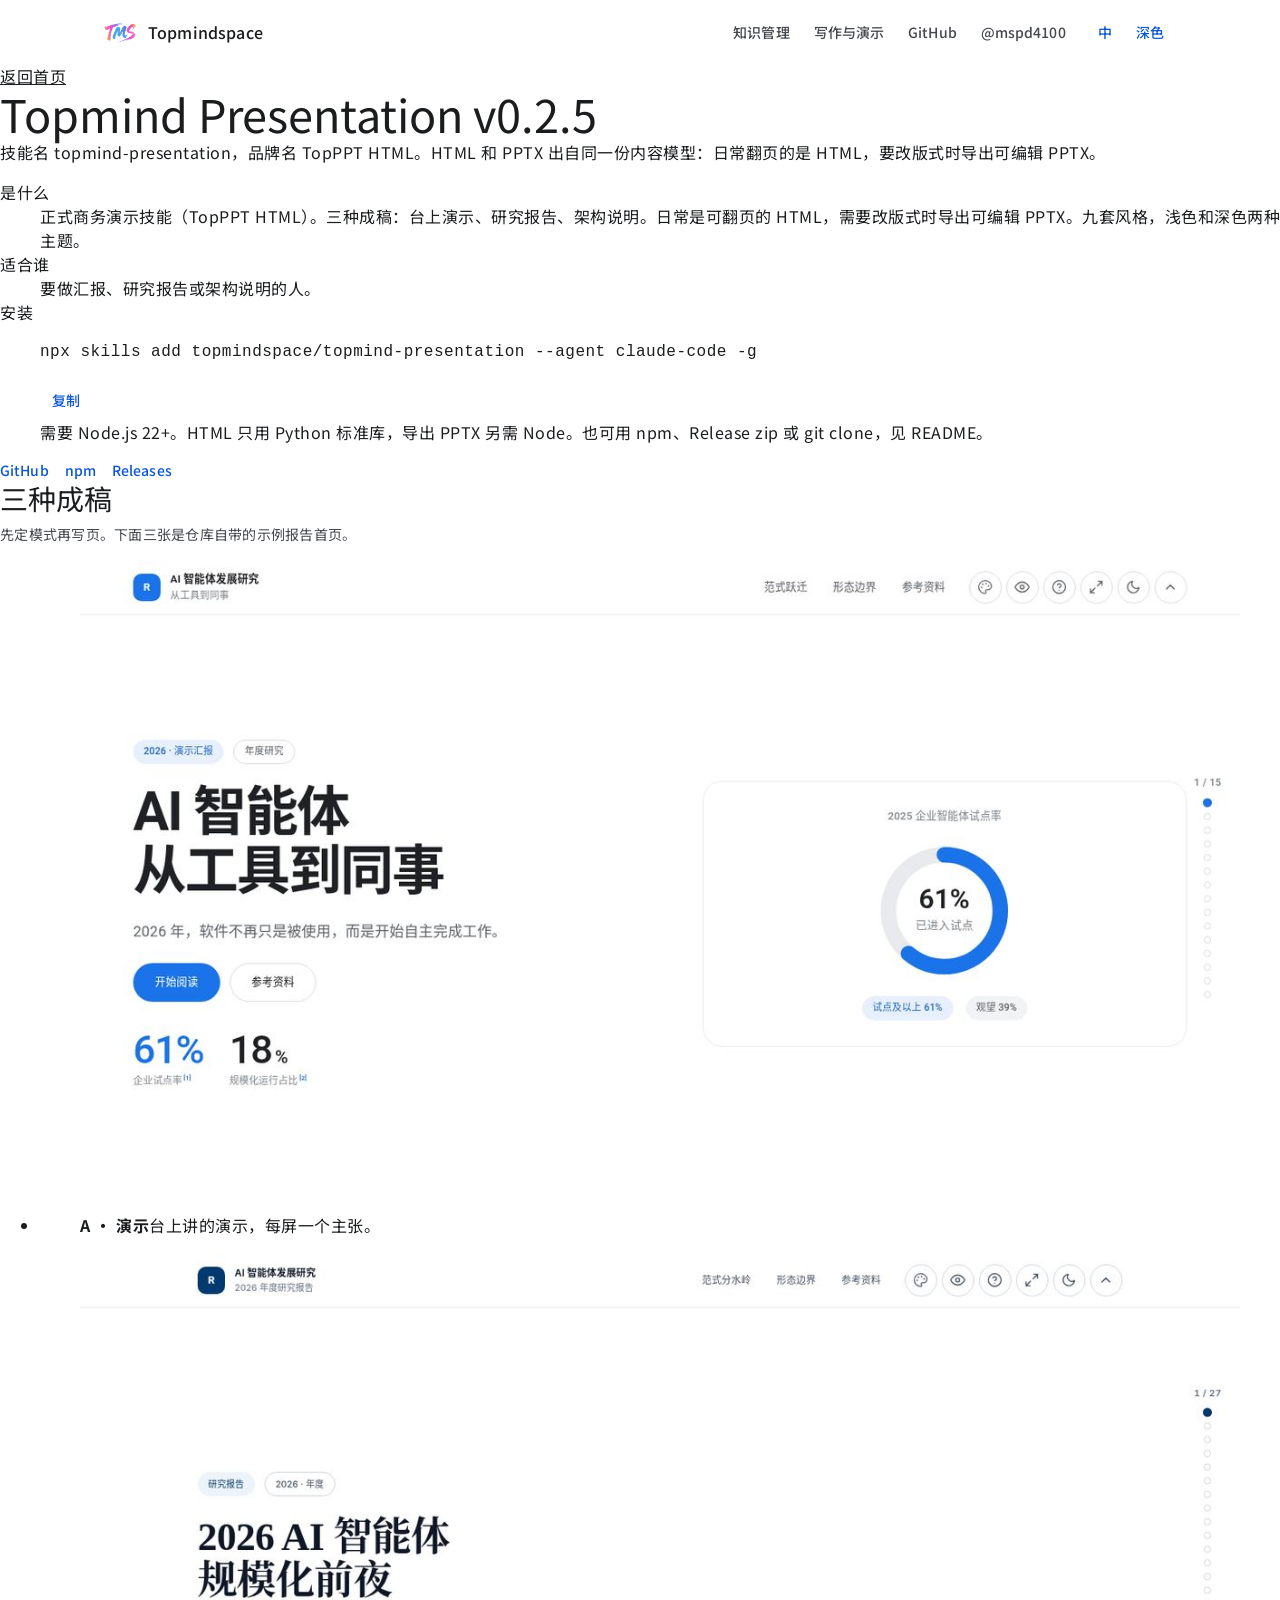
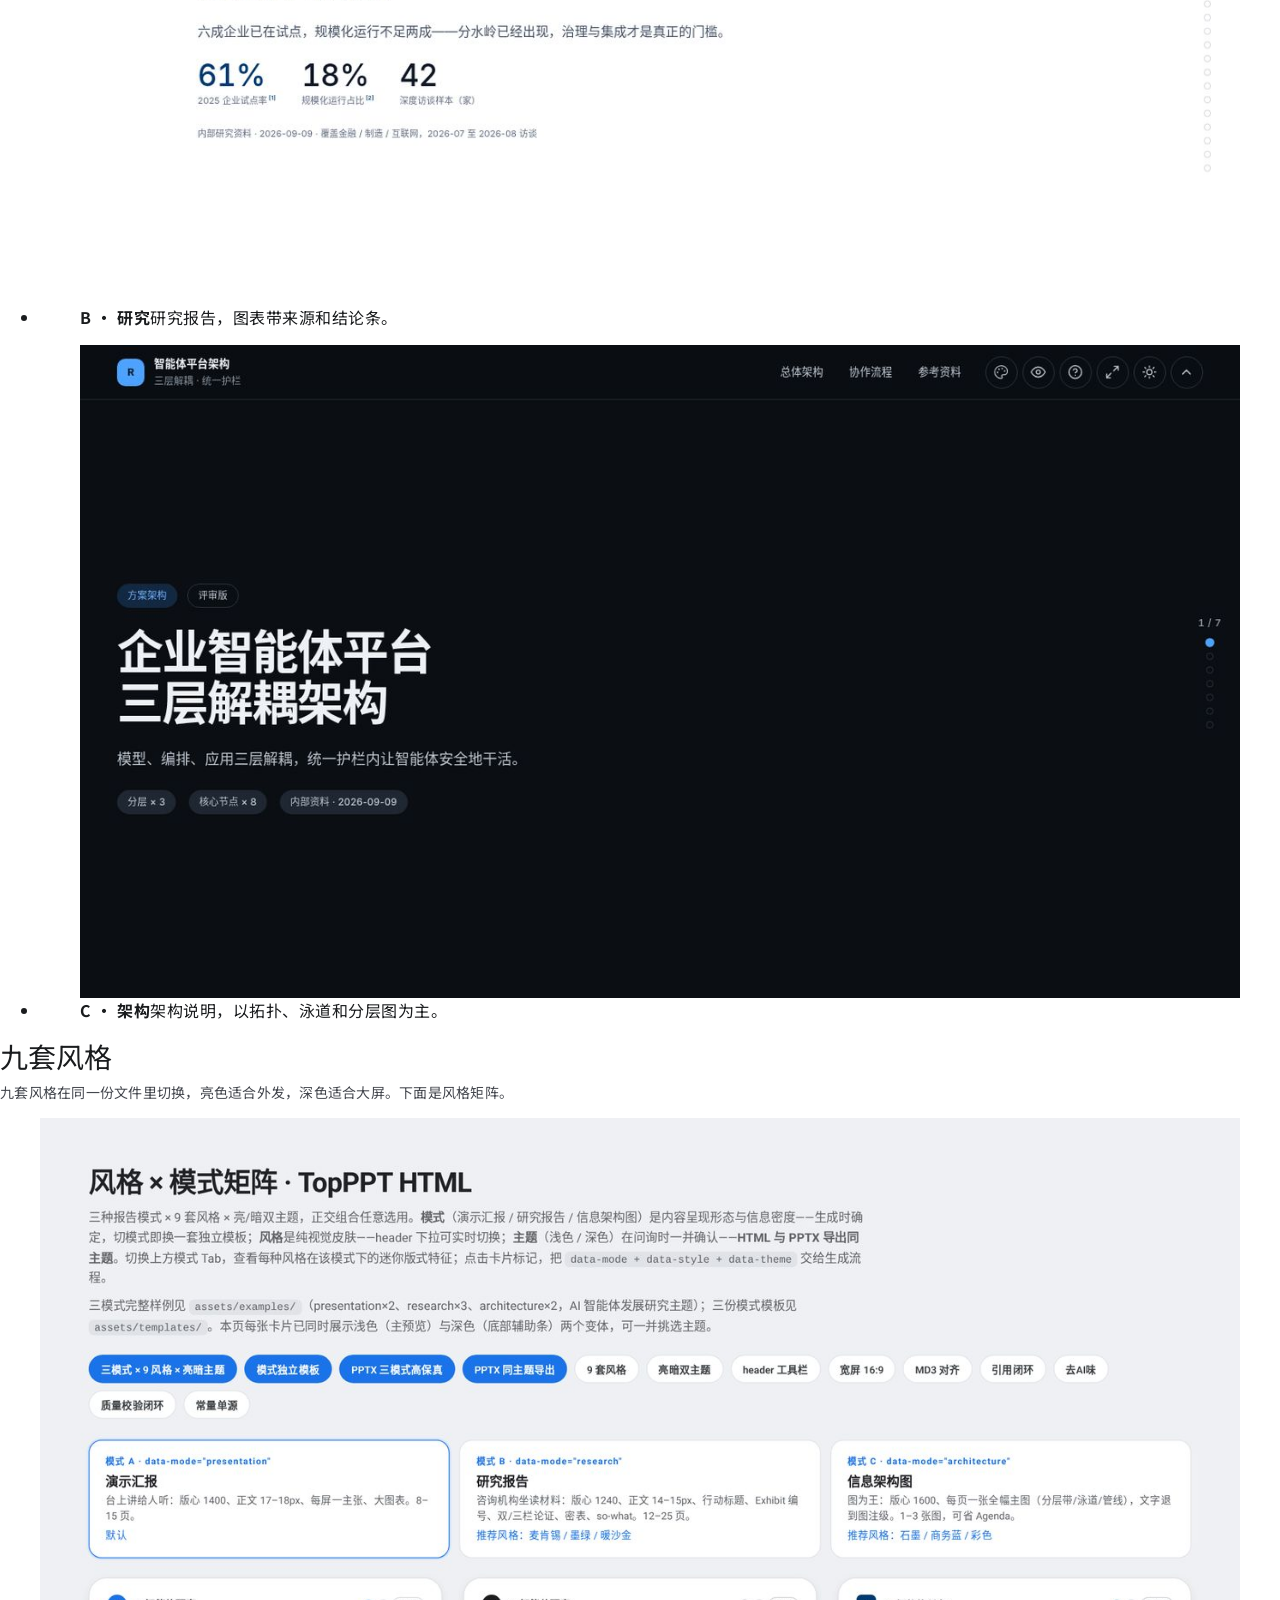
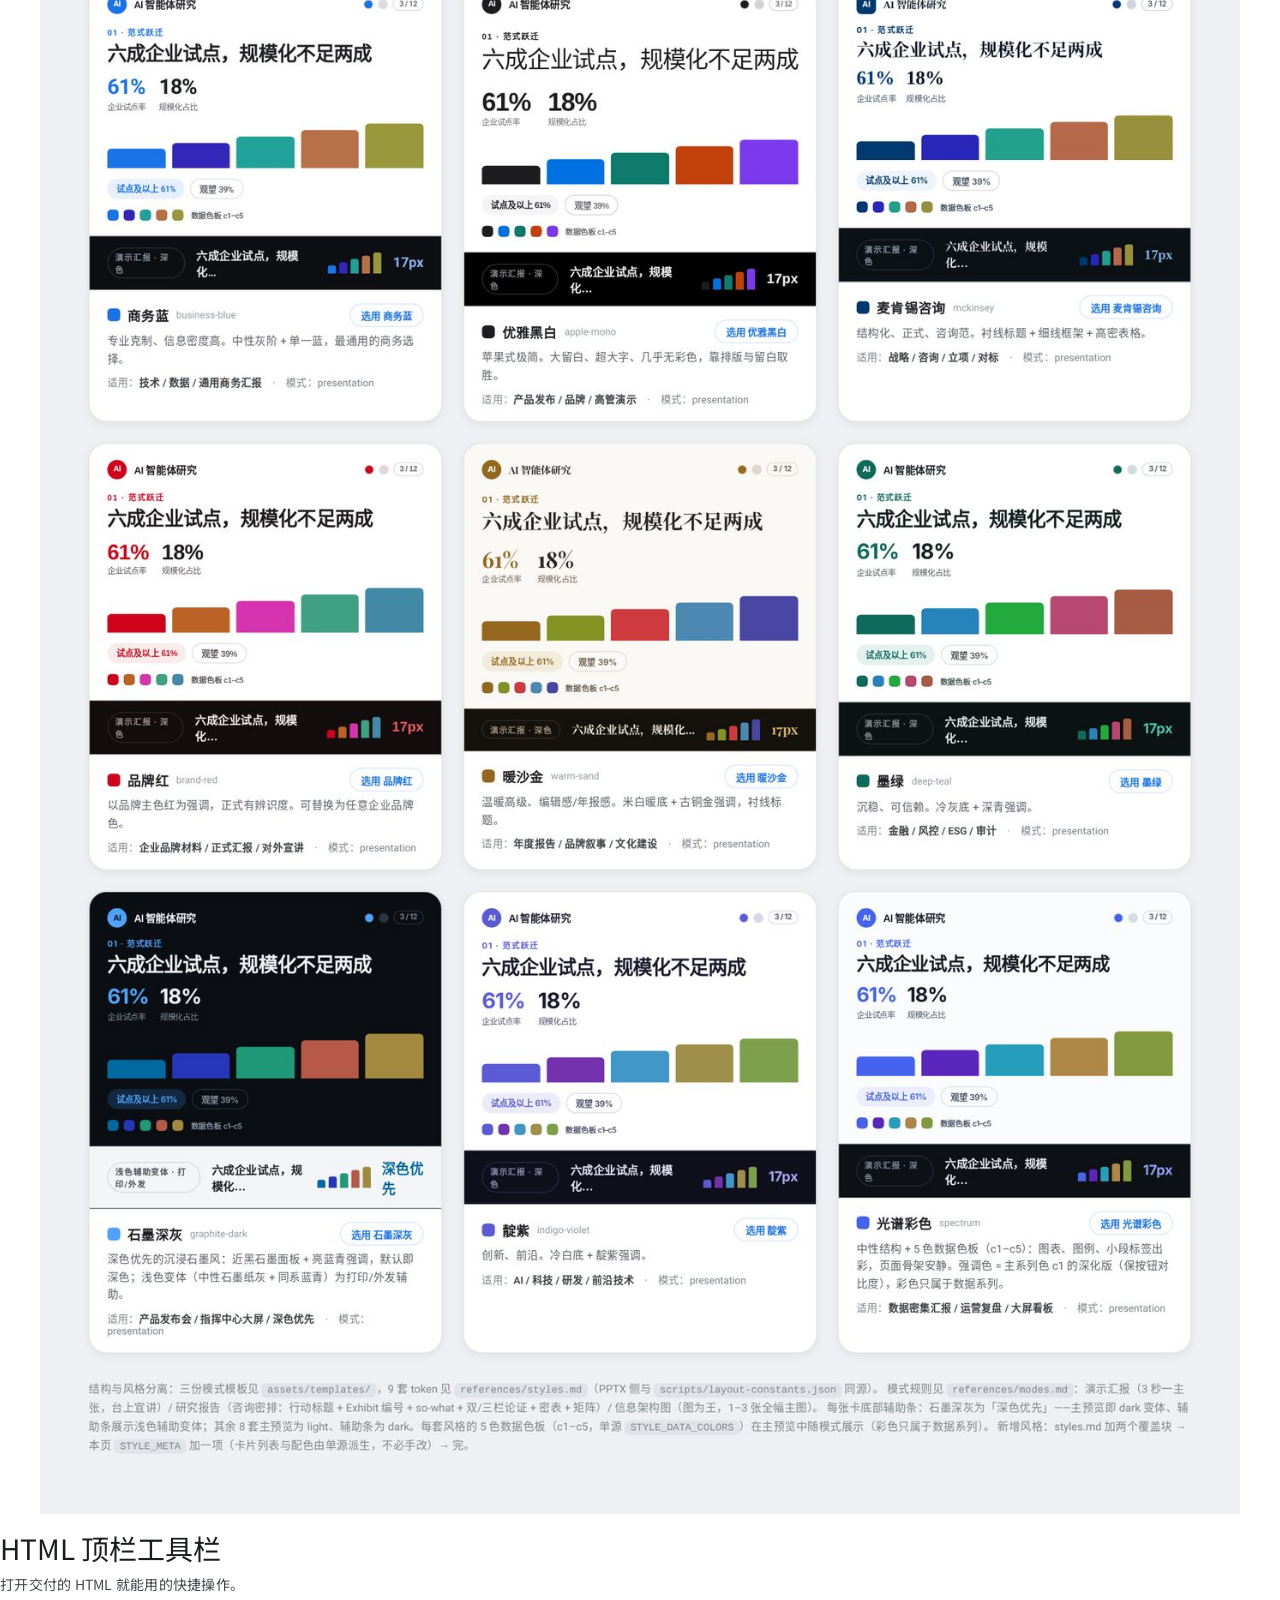
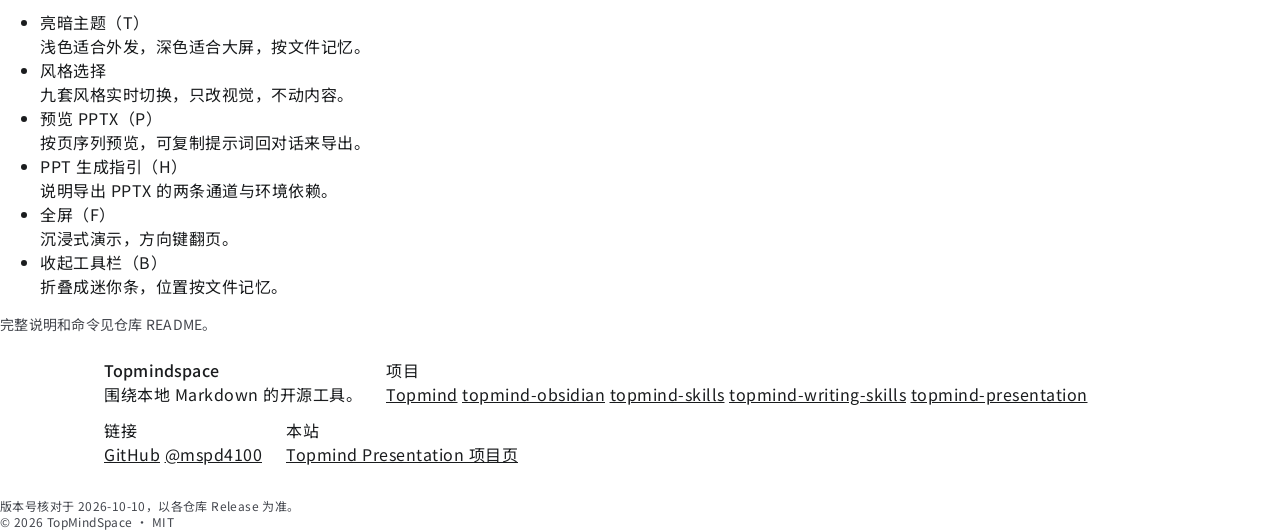
==== presentation/index.html @ 603018c5 "feat(presentation): move the project page to /presentation/ Keep static redirect pages at the old pa" ====
<!DOCTYPE html>
<html lang="zh-CN" data-i18n-base="../i18n">
<head>
  <meta charset="UTF-8">
  <meta name="viewport" content="width=device-width, initial-scale=1.0">
  <title data-i18n="pp_meta_title">Topmind Presentation｜HTML 幻灯片与可编辑 PPTX</title>
  <meta name="description" data-i18n-meta="content:pp_meta_description" content="Topmind Presentation 做正式商务演示：台上演示、研究报告、架构说明。日常交付可翻页 HTML，需要时导出可编辑 PPTX，九套风格。">
  <meta name="author" content="TopMindSpace">
  <meta name="robots" content="index, follow">
  <meta name="theme-color" content="#f7f9fc">
  <link rel="canonical" href="https://topmindspace.github.io/presentation/">

  <meta property="og:title" data-i18n-meta="content:pp_meta_title" content="Topmind Presentation｜HTML 幻灯片与可编辑 PPTX">
  <meta property="og:description" data-i18n-meta="content:pp_meta_description" content="Topmind Presentation 做正式商务演示：台上演示、研究报告、架构说明。日常交付可翻页 HTML，需要时导出可编辑 PPTX，九套风格。">
  <meta property="og:type" content="website">
  <meta property="og:url" content="https://topmindspace.github.io/presentation/">
  <meta property="og:image" content="https://topmindspace.github.io/assets/img/presentation/sample-presentation.jpg">
  <meta property="og:site_name" content="Topmindspace">
  <meta property="og:locale" data-i18n-meta="content:og_locale" content="zh_CN">
  <meta property="og:locale:alternate" content="en_US">

  <meta name="twitter:card" content="summary_large_image">
  <meta name="twitter:title" data-i18n-meta="content:pp_meta_title" content="Topmind Presentation｜HTML 幻灯片与可编辑 PPTX">
  <meta name="twitter:description" data-i18n-meta="content:pp_meta_description" content="Topmind Presentation 做正式商务演示：台上演示、研究报告、架构说明。日常交付可翻页 HTML，需要时导出可编辑 PPTX，九套风格。">
  <meta name="twitter:image" content="https://topmindspace.github.io/assets/img/presentation/sample-presentation.jpg">
  <meta name="twitter:site" content="@mspd4100">

  <link rel="icon" type="image/png" href="../assets/img/topminispace.png">
  <link rel="preconnect" href="https://fonts.googleapis.com" crossorigin>
  <link rel="preconnect" href="https://fonts.gstatic.com" crossorigin>
  <link href="https://fonts.googleapis.com/css2?family=JetBrains+Mono:wght@400;500&family=Noto+Sans+SC:wght@400;500;600&display=swap" rel="stylesheet">

  <script>
    (function () {
      var t = localStorage.getItem('topmind-theme');
      if (t !== 'dark' && t !== 'light') t = 'light';
      document.documentElement.setAttribute('data-theme', t);
      var meta = document.querySelector('meta[name="theme-color"]');
      if (meta) meta.setAttribute('content', t === 'dark' ? '#0f141b' : '#f7f9fc');
      if (localStorage.getItem('topmind-lang') === 'en') {
        document.documentElement.setAttribute('data-pending-lang', 'en');
      }
    })();
  </script>
  <link rel="stylesheet" href="../assets/css/home.css">

  <script type="application/ld+json">
  {
    "@context": "https://schema.org",
    "@type": "SoftwareApplication",
    "name": "Topmind Presentation",
    "applicationCategory": "DeveloperApplication",
    "softwareVersion": "0.2.5",
    "url": "https://github.com/topmindspace/topmind-presentation",
    "publisher": {"@type": "Organization", "name": "TopMindSpace", "url": "https://github.com/topmindspace"}
  }
  </script>
</head>
<body>
    <a href="#main" class="skip-link" data-i18n="skip_link">跳到主要内容</a>

    <header class="topbar nav" id="nav">
        <div class="topbar__inner">
            <a href="../" class="topbar__brand">
                <img src="../assets/img/topminispace.png" alt="" class="topbar__logo" width="32" height="32">
                <span class="topbar__name">Topmindspace</span>
            </a>
            <nav class="topbar__links" id="navLinks" data-i18n-attr="aria-label:nav_aria_label" aria-label="主导航">
                <a href="../#knowledge" class="topbar__link nav__link" data-i18n="nav_knowledge">知识管理</a>
                <a href="../#create" class="topbar__link nav__link" data-i18n="nav_create">写作与演示</a>
                <a href="https://github.com/topmindspace" target="_blank" rel="noopener noreferrer" class="topbar__link nav__link">GitHub</a>
                <a href="https://x.com/mspd4100" target="_blank" rel="noopener noreferrer" class="topbar__link nav__link">@mspd4100</a>
            </nav>
            <div class="topbar__actions">
                <button class="text-btn" id="langToggle" type="button" aria-label="切换到英文">
                    <span class="lang-toggle__current" id="langCurrent">中</span>
                </button>
                <button class="text-btn" id="themeToggle" type="button" data-i18n-attr="aria-label:theme_aria" aria-label="切换浅色或深色">
                    <span class="when-light" data-i18n="theme_to_dark">深色</span>
                    <span class="when-dark" data-i18n="theme_to_light">浅色</span>
                </button>
                <button class="topbar__burger" id="navBurger" type="button" aria-expanded="false" aria-controls="navLinks" data-i18n-attr="aria-label:nav_menu" aria-label="打开菜单">
                    <span></span><span></span>
                </button>
            </div>
        </div>
    </header>


  <main id="main" tabindex="-1">
    <section class="page-hero" aria-labelledby="pp-title">
      <div class="wrap">
        <a class="back" href="../" data-i18n="pp_back">返回首页</a>
        <h1 id="pp-title" class="display">Topmind Presentation <span class="tag">v0.2.5</span></h1>
        <p class="lede" data-i18n="pp_lede">技能名 topmind-presentation，品牌名 TopPPT HTML。HTML 和 PPTX 出自同一份内容模型：日常翻页的是 HTML，要改版式时导出可编辑 PPTX。</p>
        <dl class="facts facts--plain">
          <div class="facts__row"><dt data-i18n="lbl_what">是什么</dt><dd data-i18n="pres_what">正式商务演示技能（TopPPT HTML）。三种成稿：台上演示、研究报告、架构说明。日常是可翻页的 HTML，需要改版式时导出可编辑 PPTX。九套风格，浅色和深色两种主题。</dd></div>
          <div class="facts__row"><dt data-i18n="lbl_for">适合谁</dt><dd data-i18n="pres_for">要做汇报、研究报告或架构说明的人。</dd></div>
          <div class="facts__row"><dt data-i18n="lbl_install">安装</dt><dd>
            <div class="cmd">
              <pre><code>npx skills add topmindspace/topmind-presentation --agent claude-code -g</code></pre>
              <button class="text-btn copy-btn" type="button" data-copy="npx skills add topmindspace/topmind-presentation --agent claude-code -g" data-i18n="copy_label" data-i18n-attr="aria-label:copy_aria" aria-label="复制安装命令">复制</button>
            </div>
            <p class="note" data-i18n="pres_note">需要 Node.js 22+。HTML 只用 Python 标准库，导出 PPTX 另需 Node。也可用 npm、Release zip 或 git clone，见 README。</p>
          </dd></div>
        </dl>
        <p class="links">
          <a href="https://github.com/topmindspace/topmind-presentation" target="_blank" rel="noopener noreferrer" data-i18n="link_github">GitHub</a>
          <a href="https://www.npmjs.com/package/@topmindspace/topmind-presentation" target="_blank" rel="noopener noreferrer" data-i18n="link_npm">npm</a>
          <a href="https://github.com/topmindspace/topmind-presentation/releases" target="_blank" rel="noopener noreferrer" data-i18n="link_releases">Releases</a>
        </p>
      </div>
    </section>

    <section class="group group--tonal" aria-labelledby="modes-title">
      <div class="wrap">
        <div class="group__head">
          <h2 id="modes-title" class="headline" data-i18n="pp_modes_title">三种成稿</h2>
          <p class="body" data-i18n="pp_modes_lead">先定模式再写页。下面三张是仓库自带的示例报告首页。</p>
        </div>
        <ul class="strip strip--roomy">
          <li><figure><img src="../assets/img/presentation/sample-presentation.jpg" width="1280" height="720" loading="lazy" data-i18n-attr="alt:pres_sample_a_alt" alt="演示模式样张：business-blue 风格的封面页"><figcaption><strong data-i18n="pp_mode_a_t">A · 演示</strong><span data-i18n="pp_mode_a_d">台上讲的演示，每屏一个主张。</span></figcaption></figure></li>
          <li><figure><img src="../assets/img/presentation/sample-report.jpg" width="1280" height="720" loading="lazy" data-i18n-attr="alt:pres_sample_b_alt" alt="研究模式样张：mckinsey 风格的封面页"><figcaption><strong data-i18n="pp_mode_b_t">B · 研究</strong><span data-i18n="pp_mode_b_d">研究报告，图表带来源和结论条。</span></figcaption></figure></li>
          <li><figure><img src="../assets/img/presentation/sample-architecture.jpg" width="1280" height="720" loading="lazy" data-i18n-attr="alt:pres_sample_c_alt" alt="架构模式样张：graphite-dark 风格的封面页"><figcaption><strong data-i18n="pp_mode_c_t">C · 架构</strong><span data-i18n="pp_mode_c_d">架构说明，以拓扑、泳道和分层图为主。</span></figcaption></figure></li>
        </ul>
      </div>
    </section>

    <section class="group" aria-labelledby="styles-title">
      <div class="wrap">
        <div class="group__head">
          <h2 id="styles-title" class="headline" data-i18n="pp_styles_title">九套风格</h2>
          <p class="body" data-i18n="pp_styles_lead">九套风格在同一份文件里切换，亮色适合外发，深色适合大屏。下面是风格矩阵。</p>
        </div>
        <figure class="matrix">
          <img src="../assets/img/presentation/theme-overview.jpg" width="1400" height="2329" loading="lazy" data-i18n-attr="alt:pp_styles_alt" alt="Topmind Presentation 风格矩阵：演示、研究、架构三种模式与九套风格">
        </figure>
      </div>
    </section>

    <section class="group group--tonal" aria-labelledby="tool-title">
      <div class="wrap">
        <div class="group__head">
          <h2 id="tool-title" class="headline" data-i18n="pp_tool_title">HTML 顶栏工具栏</h2>
          <p class="body" data-i18n="pp_tool_lead">打开交付的 HTML 就能用的快捷操作。</p>
        </div>
        <ul class="toolbar">
          <li><p class="toolbar__name" data-i18n="pp_tool_theme">亮暗主题（T）</p><p class="toolbar__desc" data-i18n="pp_tool_theme_d">浅色适合外发，深色适合大屏，按文件记忆。</p></li>
          <li><p class="toolbar__name" data-i18n="pp_tool_style">风格选择</p><p class="toolbar__desc" data-i18n="pp_tool_style_d">九套风格实时切换，只改视觉，不动内容。</p></li>
          <li><p class="toolbar__name" data-i18n="pp_tool_pptx">预览 PPTX（P）</p><p class="toolbar__desc" data-i18n="pp_tool_pptx_d">按页序列预览，可复制提示词回对话来导出。</p></li>
          <li><p class="toolbar__name" data-i18n="pp_tool_help">PPT 生成指引（H）</p><p class="toolbar__desc" data-i18n="pp_tool_help_d">说明导出 PPTX 的两条通道与环境依赖。</p></li>
          <li><p class="toolbar__name" data-i18n="pp_tool_full">全屏（F）</p><p class="toolbar__desc" data-i18n="pp_tool_full_d">沉浸式演示，方向键翻页。</p></li>
          <li><p class="toolbar__name" data-i18n="pp_tool_fold">收起工具栏（B）</p><p class="toolbar__desc" data-i18n="pp_tool_fold_d">折叠成迷你条，位置按文件记忆。</p></li>
        </ul>
        <p class="body" data-i18n="pp_foot_lead">完整说明和命令见仓库 README。</p>
      </div>
    </section>
  </main>

    <footer class="footer">
        <div class="footer__inner">
            <div class="footer__brand">
                <p class="footer__name">Topmindspace</p>
                <p class="footer__tag" data-i18n="footer_tagline">围绕本地 Markdown 的开源工具。</p>
            </div>
            <nav class="footer__col" data-i18n-attr="aria-label:footer_projects" aria-label="项目">
                <p class="footer__head" data-i18n="footer_projects">项目</p>
                <a href="https://github.com/topmindspace/topmind" target="_blank" rel="noopener noreferrer">Topmind</a>
                <a href="https://github.com/topmindspace/topmind-obsidian" target="_blank" rel="noopener noreferrer">topmind-obsidian</a>
                <a href="https://github.com/topmindspace/topmind-skills" target="_blank" rel="noopener noreferrer">topmind-skills</a>
                <a href="https://github.com/topmindspace/topmind-writing-skills" target="_blank" rel="noopener noreferrer">topmind-writing-skills</a>
                <a href="https://github.com/topmindspace/topmind-presentation" target="_blank" rel="noopener noreferrer">topmind-presentation</a>
            </nav>
            <nav class="footer__col" data-i18n-attr="aria-label:footer_links" aria-label="链接">
                <p class="footer__head" data-i18n="footer_links">链接</p>
                <a href="https://github.com/topmindspace" target="_blank" rel="noopener noreferrer">GitHub</a>
                <a href="https://x.com/mspd4100" target="_blank" rel="noopener noreferrer">@mspd4100</a>
            </nav>
            <nav class="footer__col" data-i18n-attr="aria-label:footer_site" aria-label="本站">
                <p class="footer__head" data-i18n="footer_site">本站</p>
                <a href="./" data-i18n="pres_page_footer">Topmind Presentation 项目页</a>
            </nav>
        </div>
        <div class="footer__bar">
            <p class="footer__copy" data-i18n="footer_verified">版本号核对于 2026-10-10，以各仓库 Release 为准。</p>
            <p class="footer__copy" data-i18n="footer_copy">© {{year}} TopMindSpace · MIT</p>
        </div>
    </footer>

    <div class="toast" id="toast" role="status" aria-live="polite" data-i18n="toast_copied">已复制</div>


  <script src="../assets/js/i18n.js"></script>
  <script src="../assets/js/main.js"></script>
</body>
</html>
---- assets/css/home.css ----
/* Topmindspace site shell — Material Design 3
   One primary, tonal surfaces, type roles, state layers.
   No navigation rail, no chips, no second accent. */

:root,
[data-theme="light"] {
    --surface: #ffffff;
    --surface-low: #f5f8fc;
    --surface-container: #eef3f9;
    --surface-high: #e6eef7;
    --surface-highest: #dde7f3;
    --primary: #0b57d0;
    --on-primary: #ffffff;
    --primary-container: #d3e3fd;
    --on-primary-container: #041e49;
    --on-surface: #1a1c1e;
    --on-surface-variant: #44474e;
    --outline: #74777f;
    --outline-variant: #c4c7cf;
    --nav: rgba(255, 255, 255, 0.92);
    --focus: #0b57d0;
    color-scheme: light;
}

[data-theme="dark"] {
    --surface: #0f141b;
    --surface-low: #151b24;
    --surface-container: #1c2430;
    --surface-high: #262f3d;
    --surface-highest: #313b4b;
    --primary: #a8c7fa;
    --on-primary: #062e6f;
    --primary-container: #0842a0;
    --on-primary-container: #d3e3fd;
    --on-surface: #e3e8ef;
    --on-surface-variant: #c2c7d0;
    --outline: #8c919a;
    --outline-variant: #44474e;
    --nav: rgba(15, 20, 27, 0.92);
    --focus: #a8c7fa;
    color-scheme: dark;
}

* { box-sizing: border-box; }

html { scroll-behavior: smooth; scroll-padding-top: 80px; }

html[data-pending-lang] body { visibility: hidden; }

body {
    margin: 0;
    background: var(--surface);
    color: var(--on-surface);
    font-family: "Noto Sans SC", "PingFang SC", "Hiragino Sans GB", "Microsoft YaHei", sans-serif;
    font-weight: 400;
    font-size: 16px;
    line-height: 24px;
    letter-spacing: 0.5px;
    text-rendering: optimizeLegibility;
}

img { max-width: 100%; height: auto; display: block; }

a { color: inherit; }

:focus-visible {
    outline: 2px solid var(--focus);
    outline-offset: 2px;
}

::selection {
    background: var(--primary-container);
    color: var(--on-primary-container);
}

.skip-link {
    position: absolute;
    left: 16px;
    top: -48px;
    background: var(--primary);
    color: var(--on-primary);
    padding: 10px 16px;
    border-radius: 20px;
    z-index: 20;
    text-decoration: none;
    font-size: 14px;
    line-height: 20px;
    font-weight: 500;
    letter-spacing: 0.1px;
}

.skip-link:focus { top: 8px; }

h1, h2, h3, p { margin: 0; }

/* MD3 type roles: Display Medium, Headline Medium, Title Large, Body Large, Label Large */

.display {
    font-size: 45px;
    line-height: 52px;
    font-weight: 400;
    letter-spacing: 0;
}

.headline {
    font-size: 28px;
    line-height: 36px;
    font-weight: 400;
    letter-spacing: 0;
}

.title {
    font-size: 22px;
    line-height: 28px;
    font-weight: 400;
    letter-spacing: 0;
}

.body-lg {
    margin-top: 16px;
    max-width: 42rem;
    color: var(--on-surface);
    font-size: 16px;
    line-height: 24px;
    letter-spacing: 0.5px;
}

.body {
    margin-top: 8px;
    max-width: 42rem;
    color: var(--on-surface-variant);
    font-size: 14px;
    line-height: 20px;
    letter-spacing: 0.25px;
}

.label {
    margin: 0 0 8px;
    font-size: 14px;
    line-height: 20px;
    font-weight: 500;
    letter-spacing: 0.1px;
    color: var(--on-surface-variant);
}

/* Top app bar — 64dp, tonal, not a rail */

.topbar {
    position: sticky;
    top: 0;
    z-index: 10;
    background: var(--surface);
}

.topbar.is-scrolled {
    background: var(--nav);
    backdrop-filter: blur(16px);
    box-shadow: 0 1px 0 color-mix(in srgb, var(--outline) 35%, transparent);
}

.topbar__inner {
    max-width: 1120px;
    margin: 0 auto;
    padding: 0 24px;
    min-height: 64px;
    display: flex;
    align-items: center;
    gap: 8px;
}

.topbar__brand {
    display: flex;
    align-items: center;
    gap: 12px;
    text-decoration: none;
    font-size: 16px;
    line-height: 24px;
    font-weight: 500;
    letter-spacing: 0.15px;
    color: var(--on-surface);
    min-height: 48px;
    padding-right: 8px;
}

.topbar__logo {
    width: 32px;
    height: 32px;
    border-radius: 8px;
}

.topbar__links {
    display: flex;
    align-items: center;
    gap: 0;
    margin-left: auto;
}

.topbar__link,
.text-btn,
.topbar__burger {
    position: relative;
    isolation: isolate;
}

.topbar__link::before,
.text-btn::before,
.topbar__burger::before {
    content: "";
    position: absolute;
    inset: 0;
    border-radius: inherit;
    background: currentColor;
    opacity: 0;
    z-index: -1;
    pointer-events: none;
}

.topbar__link:hover::before,
.text-btn:hover::before,
.topbar__burger:hover::before { opacity: 0.08; }

.topbar__link:focus-visible::before,
.text-btn:focus-visible::before,
.topbar__burger:focus-visible::before,
.topbar__link:active::before,
.text-btn:active::before,
.topbar__burger:active::before { opacity: 0.12; }

.topbar__link {
    text-decoration: none;
    color: var(--on-surface-variant);
    font-size: 14px;
    line-height: 20px;
    font-weight: 500;
    letter-spacing: 0.1px;
    padding: 10px 12px;
    min-height: 40px;
    display: inline-flex;
    align-items: center;
    border-radius: 20px;
}

.topbar__link.is-active {
    color: var(--on-primary-container);
}

.topbar__link.is-active::before {
    background: var(--primary);
    opacity: 0.12;
}

.topbar__actions {
    display: flex;
    align-items: center;
    gap: 0;
}

.text-btn {
    appearance: none;
    border: 0;
    background: transparent;
    color: var(--primary);
    font: inherit;
    font-size: 14px;
    line-height: 20px;
    font-weight: 500;
    letter-spacing: 0.1px;
    padding: 10px 12px;
    min-height: 40px;
    border-radius: 20px;
    cursor: pointer;
}

[data-theme="light"] .when-dark { display: none; }
[data-theme="dark"] .when-light { display: none; }

.topbar__burger {
    display: none;
    width: 48px;
    height: 48px;
    border: 0;
    background: transparent;
    padding: 0;
    cursor: pointer;
    border-radius: 24px;
}

.topbar__burger span {
    position: absolute;
    left: 14px;
    right: 14px;
    height: 2px;
    border-radius: 2px;
    background: var(--on-surface);
    transition: transform 0.2s cubic-bezier(0.2, 0, 0, 1), top 0.2s cubic-bezier(0.2, 0, 0, 1);
}

.topbar__burger span:first-child { top: 20px; }
.topbar__burger span:last-child { top: 27px; }

.nav.is-open .topbar__burger span:first-child { top: 23px; transform: rotate(45deg); }
.nav.is-open .topbar__burger span:last-child { top: 23px; transform: rotate(-45deg); }

/* Layout */

.hero {
    max-width: 1120px;
    margin: 0 auto;
    padding: 48px 24px 40px;
    display: grid;
    grid-template-columns: minmax(0, 0.92fr) minmax(0, 1.08fr);
    gap: 40px;
    align-items: center;
}

.hero__shot {
    margin: 0;
    background: var(--surface-container);
    border-radius: 28px;
    padding: 8px;
}

.hero__shot img {
    width: 100%;
    border-radius: 20px;
}

.band { background: var(--surface-low); }

.band__inner {
    max-width: 1120px;
    margin: 0 auto;
    padding: 48px 24px 64px;
    display: flex;
    flex-direction: column;
    gap: 24px;
}

.band__head { display: flex; flex-direction: column; gap: 8px; }

.band__head .body { margin-top: 0; max-width: 40rem; }

.surface {
    background: var(--surface-container);
    border-radius: 28px;
    padding: 24px;
    display: grid;
    grid-template-columns: minmax(0, 0.82fr) minmax(0, 1.18fr);
    gap: 24px;
    align-items: start;
}

.surface:has(.surface__shot) {
    grid-template-columns: minmax(240px, 0.78fr) minmax(0, 1.22fr);
}

.surface__shot {
    grid-row: 1 / span 2;
    margin: 0;
    border-radius: 16px;
    overflow: hidden;
    background: var(--surface-highest);
    align-self: stretch;
}

.surface__shot img {
    width: 100%;
    height: 100%;
    min-height: 240px;
    object-fit: cover;
    object-position: top center;
}

.surface__shot--cover img {
    height: auto;
    min-height: 0;
    object-fit: contain;
    object-position: center;
}

.page {
    max-width: 1120px;
    margin: 0 auto;
    padding: 48px 24px 64px;
    display: flex;
    flex-direction: column;
    gap: 24px;
}

.page__intro { max-width: 42rem; }

.page section {
    display: flex;
    flex-direction: column;
    gap: 16px;
}


.shots {
    display: grid;
    grid-template-columns: 1fr;
    gap: 16px;
}

.shots--row {
    grid-template-columns: repeat(3, minmax(0, 1fr));
}

.shot {
    margin: 0;
    background: var(--surface-container);
    border-radius: 28px;
    overflow: hidden;
}

.shot img {
    width: 100%;
    aspect-ratio: 16 / 9;
    object-fit: cover;
}

.shot figcaption {
    padding: 12px 16px 16px;
    color: var(--on-surface-variant);
    font-size: 14px;
    line-height: 20px;
    letter-spacing: 0.25px;
}

.install__pre {
    margin: 0;
    background: var(--surface-highest);
    border-radius: 16px;
    padding: 16px;
    overflow-x: auto;
}

.install__pre code {
    font-family: "JetBrains Mono", ui-monospace, Menlo, Consolas, monospace;
    font-size: 13px;
    line-height: 22px;
    font-weight: 400;
    letter-spacing: 0;
    color: var(--on-surface);
    white-space: pre;
}

.install .text-btn { margin-top: 4px; }

.links {
    display: flex;
    flex-wrap: wrap;
    gap: 4px 16px;
    margin-top: 16px;
}

.links a,
.footer__nav a {
    color: var(--primary);
    text-decoration: none;
    font-size: 14px;
    line-height: 20px;
    font-weight: 500;
    letter-spacing: 0.1px;
}

.links a:hover,
.footer__nav a:hover { text-decoration: underline; text-underline-offset: 3px; }

.hero .install { margin-top: 24px; }

.footer { background: var(--surface); }

.footer__inner {
    max-width: 1120px;
    margin: 0 auto;
    padding: 24px 24px 32px;
    display: flex;
    flex-wrap: wrap;
    gap: 12px 24px;
    align-items: baseline;
}

.footer__name {
    font-size: 16px;
    line-height: 24px;
    font-weight: 500;
    letter-spacing: 0.15px;
}

.footer__nav {
    display: flex;
    flex-wrap: wrap;
    gap: 8px 16px;
}

.footer__copy {
    margin-left: auto;
    color: var(--on-surface-variant);
    font-size: 12px;
    line-height: 16px;
    letter-spacing: 0.4px;
}

.toast {
    position: fixed;
    left: 50%;
    bottom: 24px;
    transform: translate(-50%, 8px);
    background: var(--primary);
    color: var(--on-primary);
    padding: 12px 16px;
    border-radius: 8px;
    font-size: 14px;
    line-height: 20px;
    font-weight: 500;
    letter-spacing: 0.1px;
    opacity: 0;
    pointer-events: none;
    transition: opacity 0.2s cubic-bezier(0.2, 0, 0, 1), transform 0.2s cubic-bezier(0.2, 0, 0, 1);
}

.toast.is-visible {
    opacity: 1;
    transform: translate(-50%, 0);
}

@media (max-width: 960px) {
    .display { font-size: 36px; line-height: 44px; }

    .hero {
        grid-template-columns: 1fr;
        gap: 24px;
        padding: 32px 16px 24px;
    }

    .band__inner,
    .page { padding: 32px 16px 48px; }

    .surface {
        grid-template-columns: 1fr;
        gap: 16px;
        border-radius: 24px;
    }

    .surface:has(.surface__shot) { grid-template-columns: 1fr; }

    .surface__shot {
        grid-row: auto;
        grid-column: 1;
    }

    .surface__shot img { height: auto; min-height: 0; aspect-ratio: 16 / 9; }
    .surface__shot--cover img { aspect-ratio: auto; }

    .shots--row { grid-template-columns: 1fr; }

    .topbar__inner { padding: 0 8px 0 16px; }
    .footer__inner { padding-left: 16px; padding-right: 16px; }
    .footer__copy { margin-left: 0; }
}

@media (max-width: 760px) {
    .topbar__burger { display: block; }

    .topbar__links {
        display: none;
        position: absolute;
        left: 12px;
        right: 12px;
        top: calc(100% - 4px);
        flex-direction: column;
        align-items: stretch;
        gap: 0;
        padding: 8px;
        background: var(--surface-container);
        border-radius: 16px;
        margin-left: 0;
    }

    .nav.is-open .topbar__links { display: flex; }

    .topbar__link {
        min-height: 48px;
        border-radius: 12px;
    }
}

@media (prefers-reduced-motion: reduce) {
    html { scroll-behavior: auto; }
    .toast,
    .topbar__burger span { transition: none; }
}
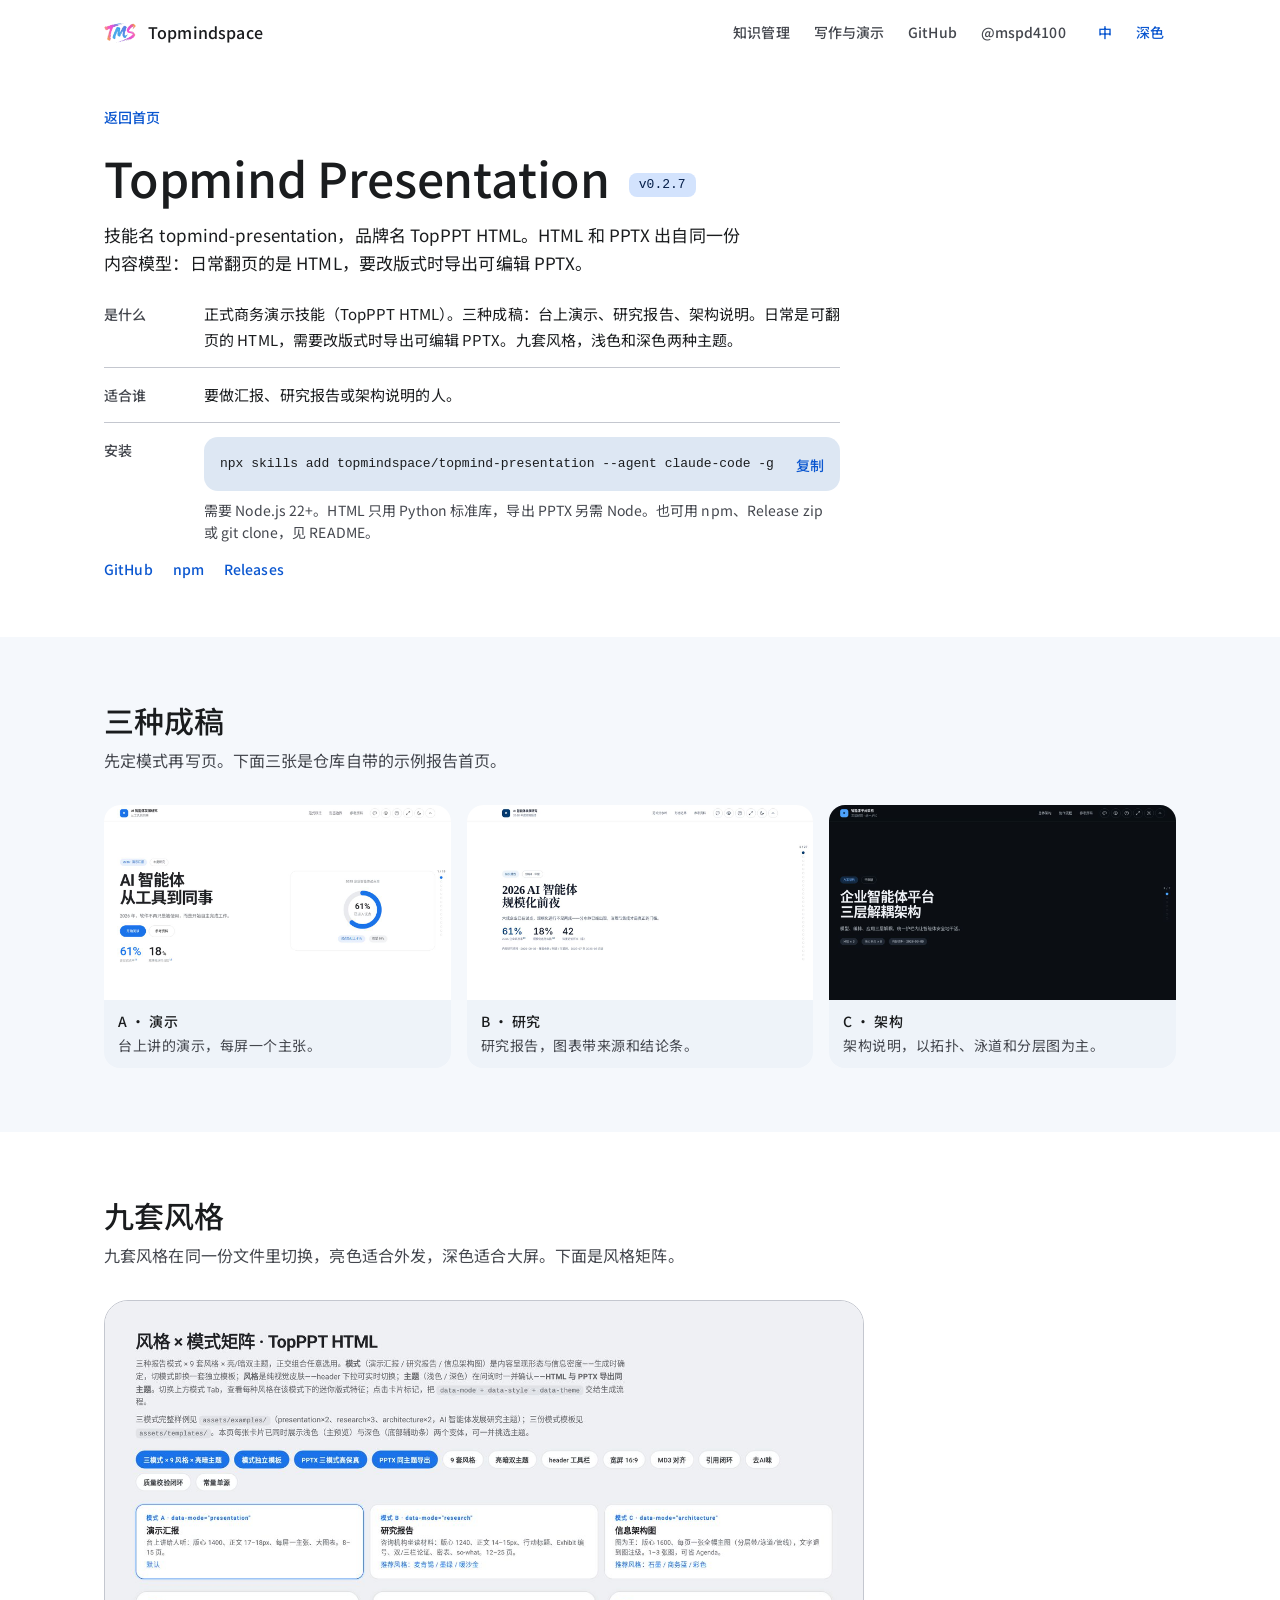
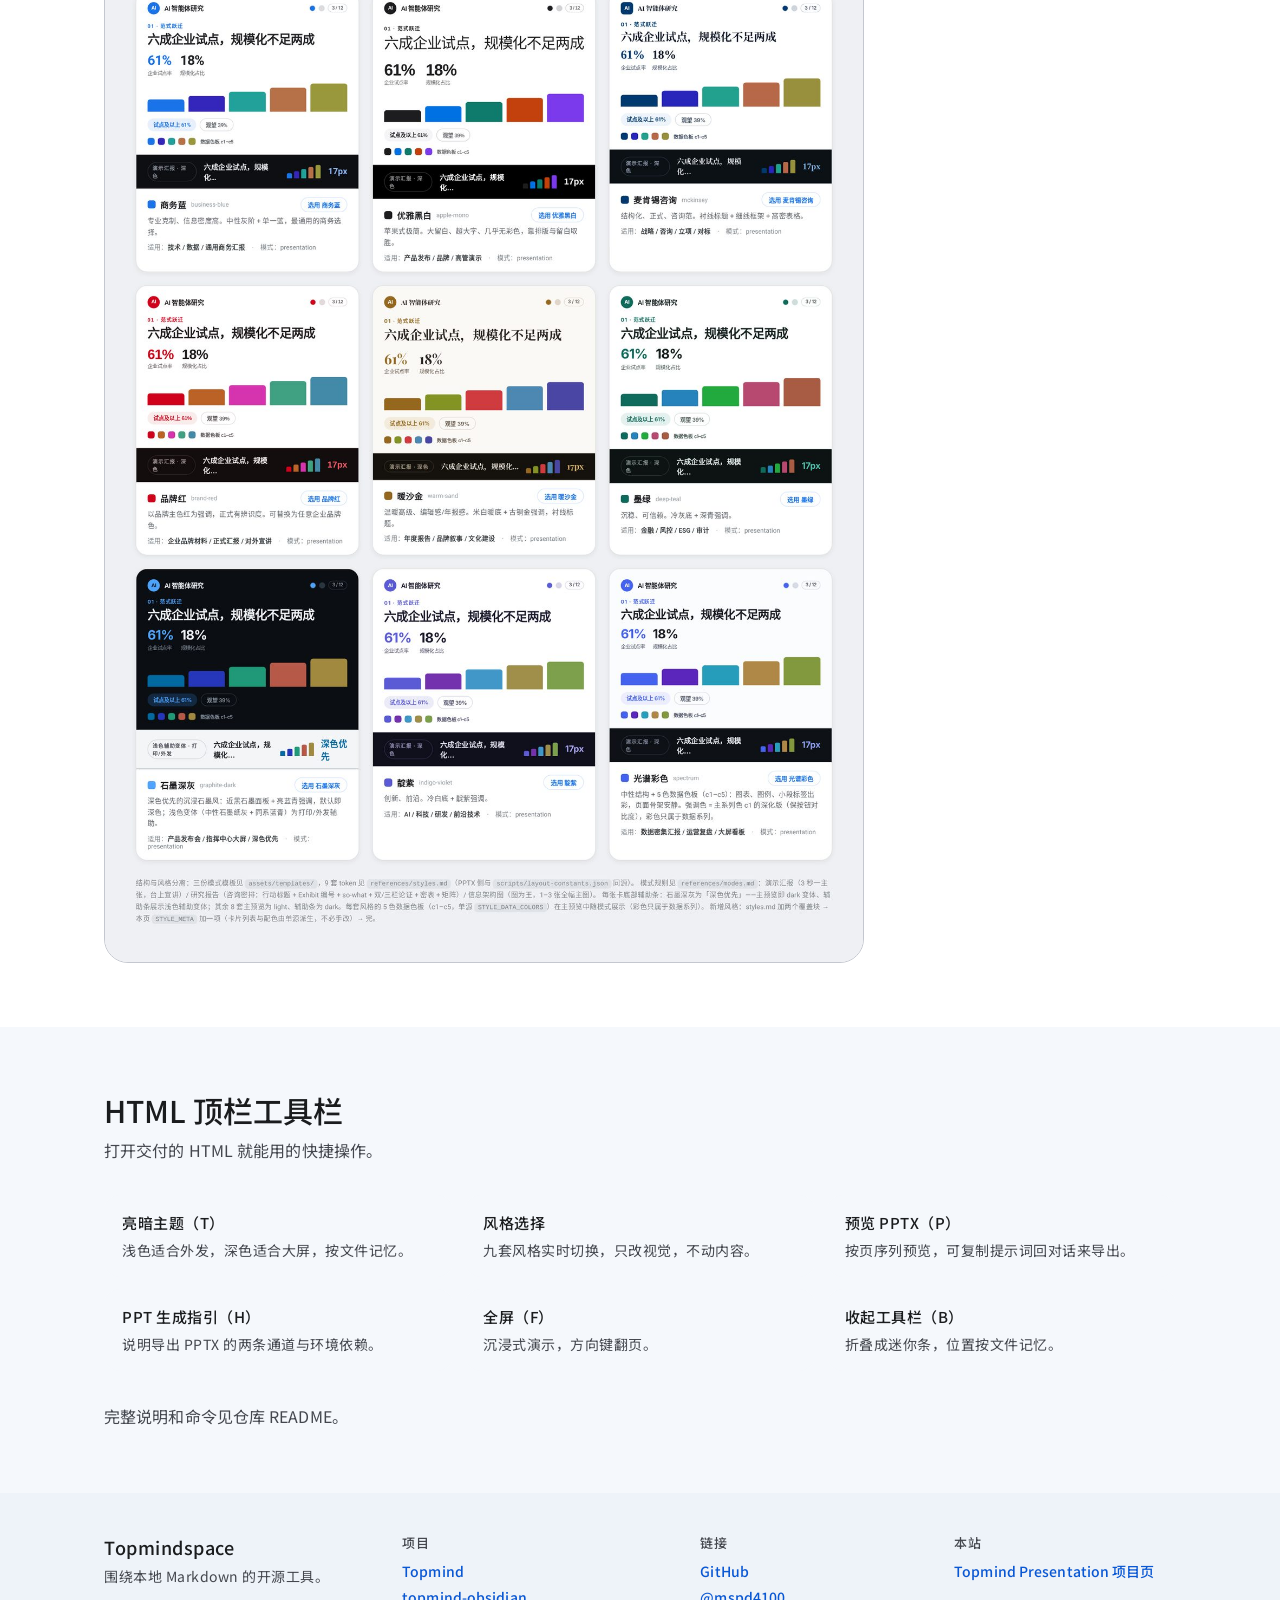
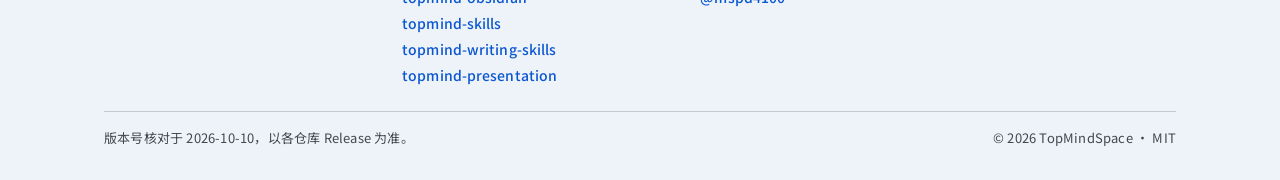
==== commit 25a43f36: "优化：同步各项目与子技能的最新版本号" ====
--- a/presentation/index.html
+++ b/presentation/index.html
@@ -50,7 +50,7 @@
     "@type": "SoftwareApplication",
     "name": "Topmind Presentation",
     "applicationCategory": "DeveloperApplication",
-    "softwareVersion": "0.2.5",
+    "softwareVersion": "0.2.7",
     "url": "https://github.com/topmindspace/topmind-presentation",
     "publisher": {"@type": "Organization", "name": "TopMindSpace", "url": "https://github.com/topmindspace"}
   }
@@ -91,7 +91,7 @@
     <section class="page-hero" aria-labelledby="pp-title">
       <div class="wrap">
         <a class="back" href="../" data-i18n="pp_back">返回首页</a>
-        <h1 id="pp-title" class="display">Topmind Presentation <span class="tag">v0.2.5</span></h1>
+        <h1 id="pp-title" class="display">Topmind Presentation <span class="tag">v0.2.7</span></h1>
         <p class="lede" data-i18n="pp_lede">技能名 topmind-presentation，品牌名 TopPPT HTML。HTML 和 PPTX 出自同一份内容模型：日常翻页的是 HTML，要改版式时导出可编辑 PPTX。</p>
         <dl class="facts facts--plain">
           <div class="facts__row"><dt data-i18n="lbl_what">是什么</dt><dd data-i18n="pres_what">正式商务演示技能（TopPPT HTML）。三种成稿：台上演示、研究报告、架构说明。日常是可翻页的 HTML，需要改版式时导出可编辑 PPTX。九套风格，浅色和深色两种主题。</dd></div>
--- a/assets/css/home.css
+++ b/assets/css/home.css
@@ -93,45 +93,54 @@
 
 h1, h2, h3, p { margin: 0; }
 
-/* MD3 type roles: Display Medium, Headline Medium, Title Large, Body Large, Label Large */
+/* MD3 type roles, one step larger for readability */
 
 .display {
-    font-size: 45px;
-    line-height: 52px;
-    font-weight: 400;
+    font-size: 48px;
+    line-height: 56px;
+    font-weight: 500;
+    letter-spacing: -0.2px;
+}
+
+.headline {
+    font-size: 30px;
+    line-height: 38px;
+    font-weight: 500;
     letter-spacing: 0;
 }
 
-.headline {
-    font-size: 28px;
-    line-height: 36px;
-    font-weight: 400;
+.title {
+    font-size: 20px;
+    line-height: 28px;
+    font-weight: 500;
     letter-spacing: 0;
 }
 
-.title {
-    font-size: 22px;
+.lede {
+    margin-top: 16px;
+    max-width: 40rem;
+    color: var(--on-surface);
+    font-size: 17px;
     line-height: 28px;
-    font-weight: 400;
-    letter-spacing: 0;
-}
-
-.body-lg {
-    margin-top: 16px;
-    max-width: 42rem;
-    color: var(--on-surface);
-    font-size: 16px;
-    line-height: 24px;
-    letter-spacing: 0.5px;
+    letter-spacing: 0.1px;
 }
 
 .body {
     margin-top: 8px;
-    max-width: 42rem;
-    color: var(--on-surface-variant);
-    font-size: 14px;
-    line-height: 20px;
-    letter-spacing: 0.25px;
+    max-width: 44rem;
+    color: var(--on-surface-variant);
+    font-size: 16px;
+    line-height: 26px;
+    letter-spacing: 0.1px;
+}
+
+.eyebrow {
+    margin: 0 0 12px;
+    color: var(--primary);
+    font-size: 14px;
+    line-height: 20px;
+    font-weight: 500;
+    letter-spacing: 0.6px;
 }
 
 .label {
@@ -303,21 +312,41 @@
 
 /* Layout */
 
+.wrap {
+    max-width: 1120px;
+    margin: 0 auto;
+    padding: 0 24px;
+}
+
 .hero {
     max-width: 1120px;
     margin: 0 auto;
-    padding: 48px 24px 40px;
+    padding: 56px 24px 56px;
     display: grid;
-    grid-template-columns: minmax(0, 0.92fr) minmax(0, 1.08fr);
-    gap: 40px;
+    grid-template-columns: minmax(0, 0.9fr) minmax(0, 1.1fr);
+    gap: 48px;
     align-items: center;
 }
+
+.hero--single { grid-template-columns: minmax(0, 1fr); max-width: 880px; padding-top: 72px; }
+.hero--single .lede { max-width: 40rem; }
+
+.hero__cta {
+    display: flex;
+    flex-wrap: wrap;
+    gap: 12px;
+    margin-top: 28px;
+}
+
+.hero__install { margin-top: 28px; max-width: 34rem; }
 
 .hero__shot {
     margin: 0;
     background: var(--surface-container);
     border-radius: 28px;
-    padding: 8px;
+    padding: 10px;
+    box-shadow: 0 1px 2px color-mix(in srgb, var(--on-surface) 10%, transparent),
+                0 12px 32px -12px color-mix(in srgb, var(--primary) 28%, transparent);
 }
 
 .hero__shot img {
@@ -325,181 +354,465 @@
     border-radius: 20px;
 }
 
-.band { background: var(--surface-low); }
-
-.band__inner {
-    max-width: 1120px;
-    margin: 0 auto;
-    padding: 48px 24px 64px;
+/* Buttons */
+
+.btn {
+    position: relative;
+    isolation: isolate;
+    display: inline-flex;
+    align-items: center;
+    justify-content: center;
+    min-height: 40px;
+    padding: 10px 24px;
+    border-radius: 20px;
+    font-size: 14px;
+    line-height: 20px;
+    font-weight: 500;
+    letter-spacing: 0.1px;
+    text-decoration: none;
+}
+
+.btn::before {
+    content: "";
+    position: absolute;
+    inset: 0;
+    border-radius: inherit;
+    background: currentColor;
+    opacity: 0;
+    z-index: -1;
+}
+
+.btn:hover::before { opacity: 0.08; }
+.btn:active::before { opacity: 0.12; }
+.btn--filled { background: var(--primary); color: var(--on-primary); }
+.btn--tonal { background: var(--primary-container); color: var(--on-primary-container); }
+
+/* Picker */
+
+.picker { padding: 8px 0 56px; }
+
+.picker .headline { margin-bottom: 20px; }
+
+.picker__grid {
+    list-style: none;
+    margin: 0;
+    padding: 0;
+    display: grid;
+    grid-template-columns: repeat(3, minmax(0, 1fr));
+    gap: 12px;
+}
+
+.pick {
+    height: 100%;
     display: flex;
     flex-direction: column;
+    gap: 6px;
+    padding: 16px;
+    border-radius: 20px;
+    border: 1px solid var(--outline-variant);
+    background: var(--surface);
+    text-decoration: none;
+    transition: background 0.2s cubic-bezier(0.2, 0, 0, 1), border-color 0.2s cubic-bezier(0.2, 0, 0, 1);
+}
+
+.pick:hover {
+    background: var(--surface-low);
+    border-color: var(--primary);
+}
+
+.pick__title {
+    color: var(--on-surface);
+    font-size: 16px;
+    line-height: 24px;
+    font-weight: 500;
+}
+
+.pick__desc {
+    color: var(--on-surface-variant);
+    font-size: 14px;
+    line-height: 22px;
+}
+
+.pick__proj {
+    margin-top: auto;
+    padding-top: 8px;
+    color: var(--primary);
+    font-size: 12px;
+    line-height: 18px;
+    font-weight: 500;
+    letter-spacing: 0.2px;
+    overflow-wrap: anywhere;
+}
+
+/* Groups */
+
+.group { padding: 64px 0; }
+.group--tonal { background: var(--surface-low); }
+
+.group .wrap { display: flex; flex-direction: column; gap: 24px; }
+
+.group__head { display: flex; flex-direction: column; gap: 8px; margin-bottom: 8px; }
+.group__head .body { margin-top: 0; max-width: 46rem; }
+
+.pair {
+    list-style: none;
+    margin: 0;
+    padding: 0;
+    display: grid;
+    grid-template-columns: repeat(2, minmax(0, 1fr));
     gap: 24px;
-}
-
-.band__head { display: flex; flex-direction: column; gap: 8px; }
-
-.band__head .body { margin-top: 0; max-width: 40rem; }
-
-.surface {
-    background: var(--surface-container);
-    border-radius: 28px;
-    padding: 24px;
-    display: grid;
-    grid-template-columns: minmax(0, 0.82fr) minmax(0, 1.18fr);
-    gap: 24px;
-    align-items: start;
-}
-
-.surface:has(.surface__shot) {
-    grid-template-columns: minmax(240px, 0.78fr) minmax(0, 1.22fr);
-}
-
-.surface__shot {
-    grid-row: 1 / span 2;
+    align-items: stretch;
+}
+
+/* Cards */
+
+.card {
+    background: var(--surface);
+    border: 1px solid var(--outline-variant);
+    border-radius: 24px;
+    padding: 28px;
+    display: flex;
+    flex-direction: column;
+    gap: 20px;
+    min-width: 0;
+    scroll-margin-top: 88px;
+}
+
+.group--tonal .card { background: var(--surface); }
+.group:not(.group--tonal) .card { background: var(--surface-low); border-color: transparent; }
+
+.card__head {
+    display: flex;
+    flex-wrap: wrap;
+    align-items: center;
+    gap: 8px 12px;
+}
+
+.card__head .repo {
+    flex-basis: 100%;
+    color: var(--on-surface-variant);
+    font-size: 13px;
+    line-height: 20px;
+    text-decoration: none;
+    font-family: "JetBrains Mono", ui-monospace, Menlo, Consolas, monospace;
+    overflow-wrap: anywhere;
+}
+
+.card__head .repo:hover { color: var(--primary); text-decoration: underline; text-underline-offset: 3px; }
+
+.tag {
+    display: inline-flex;
+    align-items: center;
+    padding: 2px 10px;
+    border-radius: 8px;
+    background: var(--primary-container);
+    color: var(--on-primary-container);
+    font-family: "JetBrains Mono", ui-monospace, Menlo, Consolas, monospace;
+    font-size: 12px;
+    line-height: 20px;
+    font-weight: 500;
+    letter-spacing: 0;
+    vertical-align: middle;
+}
+
+.tag--quiet {
+    background: var(--surface-high);
+    color: var(--on-surface-variant);
+    font-weight: 400;
+}
+
+.card__media {
     margin: 0;
     border-radius: 16px;
     overflow: hidden;
+    background: var(--surface-container);
+}
+
+.card__media img { width: 100%; }
+
+.card--split {
+    display: grid;
+    grid-template-columns: minmax(0, 1.05fr) minmax(0, 0.95fr);
+    gap: 20px 32px;
+    align-items: start;
+}
+
+.card--split .card__head,
+.card--split .skills { grid-column: 1 / -1; }
+
+.card--split .card__main { display: flex; flex-direction: column; gap: 16px; min-width: 0; }
+.card--split .card__media { align-self: start; }
+
+/* Facts: what it is / who it is for / install */
+
+.facts { margin: 0; display: flex; flex-direction: column; }
+
+.facts__row {
+    display: grid;
+    grid-template-columns: 5.5rem minmax(0, 1fr);
+    gap: 12px;
+    padding: 14px 0;
+    border-top: 1px solid var(--outline-variant);
+}
+
+.facts__row:first-child { border-top: 0; padding-top: 0; }
+
+.facts dt {
+    color: var(--on-surface-variant);
+    font-size: 14px;
+    line-height: 26px;
+    font-weight: 500;
+    letter-spacing: 0.1px;
+}
+
+.facts dd {
+    margin: 0;
+    min-width: 0;
+    color: var(--on-surface);
+    font-size: 15px;
+    line-height: 26px;
+    letter-spacing: 0.1px;
+}
+
+.facts--plain { margin-top: 24px; max-width: 46rem; }
+
+.note {
+    margin-top: 8px;
+    color: var(--on-surface-variant);
+    font-size: 14px;
+    line-height: 22px;
+}
+
+/* Command block */
+
+.cmd {
+    display: flex;
+    align-items: flex-start;
+    gap: 4px;
     background: var(--surface-highest);
-    align-self: stretch;
-}
-
-.surface__shot img {
-    width: 100%;
-    height: 100%;
-    min-height: 240px;
-    object-fit: cover;
-    object-position: top center;
-}
-
-.surface__shot--cover img {
-    height: auto;
-    min-height: 0;
-    object-fit: contain;
-    object-position: center;
-}
-
-.page {
-    max-width: 1120px;
-    margin: 0 auto;
-    padding: 48px 24px 64px;
-    display: flex;
-    flex-direction: column;
-    gap: 24px;
-}
-
-.page__intro { max-width: 42rem; }
-
-.page section {
-    display: flex;
-    flex-direction: column;
-    gap: 16px;
-}
-
-
-.shots {
-    display: grid;
-    grid-template-columns: 1fr;
-    gap: 16px;
-}
-
-.shots--row {
-    grid-template-columns: repeat(3, minmax(0, 1fr));
-}
-
-.shot {
-    margin: 0;
-    background: var(--surface-container);
-    border-radius: 28px;
-    overflow: hidden;
-}
-
-.shot img {
-    width: 100%;
-    aspect-ratio: 16 / 9;
-    object-fit: cover;
-}
-
-.shot figcaption {
-    padding: 12px 16px 16px;
-    color: var(--on-surface-variant);
-    font-size: 14px;
-    line-height: 20px;
-    letter-spacing: 0.25px;
-}
-
-.install__pre {
-    margin: 0;
-    background: var(--surface-highest);
-    border-radius: 16px;
-    padding: 16px;
-    overflow-x: auto;
-}
-
-.install__pre code {
+    border-radius: 14px;
+    padding: 4px 4px 4px 16px;
+}
+
+.cmd pre {
+    flex: 1 1 auto;
+    min-width: 0;
+    margin: 0;
+    padding: 10px 0;
+}
+
+.cmd code {
     font-family: "JetBrains Mono", ui-monospace, Menlo, Consolas, monospace;
     font-size: 13px;
     line-height: 22px;
     font-weight: 400;
     letter-spacing: 0;
     color: var(--on-surface);
-    white-space: pre;
-}
-
-.install .text-btn { margin-top: 4px; }
+    white-space: pre-wrap;
+    overflow-wrap: anywhere;
+}
+
+.cmd .copy-btn { flex: none; margin-top: 4px; }
+.cmd .copy-btn.is-copied { color: var(--on-surface-variant); }
+
+.hero__install .cmd { background: var(--surface-container); }
+
+/* Screenshot strip */
+
+.strip {
+    list-style: none;
+    margin: 0;
+    padding: 0;
+    display: grid;
+    grid-template-columns: repeat(3, minmax(0, 1fr));
+    gap: 16px;
+}
+
+.strip figure {
+    margin: 0;
+    height: 100%;
+    border-radius: 16px;
+    overflow: hidden;
+    background: var(--surface-container);
+    display: flex;
+    flex-direction: column;
+}
+
+.strip img {
+    width: 100%;
+    aspect-ratio: 4 / 3;
+    object-fit: cover;
+    object-position: top center;
+    background: var(--surface-highest);
+}
+
+.strip figcaption {
+    padding: 10px 14px 12px;
+    color: var(--on-surface-variant);
+    font-size: 14px;
+    line-height: 22px;
+    display: flex;
+    flex-direction: column;
+    gap: 2px;
+}
+
+.strip figcaption strong { color: var(--on-surface); font-weight: 500; }
+
+.strip--duo { grid-template-columns: repeat(2, minmax(0, 1fr)); }
+.strip--duo img { aspect-ratio: 5 / 2; object-position: top left; }
+
+.strip--wide img,
+.strip--roomy img { aspect-ratio: 16 / 9; object-position: center; }
+
+/* Writing skills list */
+
+.skills {
+    list-style: none;
+    margin: 0;
+    padding: 0;
+    display: grid;
+    grid-template-columns: repeat(3, minmax(0, 1fr));
+    gap: 12px;
+}
+
+.skills li {
+    padding: 16px;
+    border-radius: 16px;
+    background: var(--surface);
+    border: 1px solid var(--outline-variant);
+}
+
+.skills__name {
+    display: flex;
+    flex-wrap: wrap;
+    align-items: center;
+    gap: 6px 8px;
+    color: var(--on-surface);
+    font-family: "JetBrains Mono", ui-monospace, Menlo, Consolas, monospace;
+    font-size: 13px;
+    line-height: 20px;
+    font-weight: 500;
+    overflow-wrap: anywhere;
+}
+
+.skills__desc {
+    margin-top: 6px;
+    color: var(--on-surface-variant);
+    font-size: 14px;
+    line-height: 22px;
+}
+
+/* Links */
 
 .links {
     display: flex;
     flex-wrap: wrap;
-    gap: 4px 16px;
-    margin-top: 16px;
+    gap: 4px 20px;
+    margin-top: auto;
 }
 
 .links a,
-.footer__nav a {
+.footer a,
+.back {
     color: var(--primary);
     text-decoration: none;
     font-size: 14px;
-    line-height: 20px;
+    line-height: 24px;
     font-weight: 500;
     letter-spacing: 0.1px;
 }
 
 .links a:hover,
-.footer__nav a:hover { text-decoration: underline; text-underline-offset: 3px; }
-
-.hero .install { margin-top: 24px; }
-
-.footer { background: var(--surface); }
+.footer a:hover,
+.back:hover { text-decoration: underline; text-underline-offset: 3px; }
+
+.back { display: inline-block; margin-bottom: 20px; }
+
+/* Presentation project page */
+
+.page-hero { padding: 40px 0 56px; }
+.page-hero .display .tag { font-size: 13px; margin-left: 8px; }
+
+.matrix {
+    margin: 0;
+    max-width: 760px;
+    border-radius: 24px;
+    overflow: hidden;
+    background: var(--surface);
+    border: 1px solid var(--outline-variant);
+}
+
+.toolbar {
+    list-style: none;
+    margin: 0;
+    padding: 0;
+    display: grid;
+    grid-template-columns: repeat(3, minmax(0, 1fr));
+    gap: 12px;
+}
+
+.toolbar li {
+    padding: 16px 18px;
+    border-radius: 16px;
+    background: var(--surface-low);
+}
+
+.toolbar__name { color: var(--on-surface); font-size: 15px; line-height: 24px; font-weight: 500; }
+.toolbar__desc { margin-top: 4px; color: var(--on-surface-variant); font-size: 14px; line-height: 22px; }
+
+/* Footer */
+
+.footer { background: var(--surface-container); }
 
 .footer__inner {
     max-width: 1120px;
     margin: 0 auto;
-    padding: 24px 24px 32px;
+    padding: 40px 24px 24px;
+    display: grid;
+    grid-template-columns: 1.2fr 1.2fr 1fr 1fr;
+    gap: 24px 32px;
+    align-items: start;
+}
+
+.footer__name { font-size: 18px; line-height: 28px; font-weight: 500; }
+
+.footer__tag {
+    margin-top: 4px;
+    color: var(--on-surface-variant);
+    font-size: 14px;
+    line-height: 22px;
+}
+
+.footer__col { display: flex; flex-direction: column; gap: 2px; min-width: 0; }
+
+.footer__head {
+    margin-bottom: 4px;
+    color: var(--on-surface-variant);
+    font-size: 13px;
+    line-height: 20px;
+    font-weight: 500;
+    letter-spacing: 0.4px;
+}
+
+.footer__col a { overflow-wrap: anywhere; }
+
+.footer__bar {
+    width: calc(100% - 48px);
+    max-width: 1072px;
+    margin: 0 auto;
+    padding: 16px 0 32px;
     display: flex;
     flex-wrap: wrap;
-    gap: 12px 24px;
-    align-items: baseline;
-}
-
-.footer__name {
-    font-size: 16px;
-    line-height: 24px;
-    font-weight: 500;
-    letter-spacing: 0.15px;
-}
-
-.footer__nav {
-    display: flex;
-    flex-wrap: wrap;
-    gap: 8px 16px;
+    justify-content: space-between;
+    gap: 8px 24px;
+    border-top: 1px solid var(--outline-variant);
 }
 
 .footer__copy {
-    margin-left: auto;
-    color: var(--on-surface-variant);
-    font-size: 12px;
-    line-height: 16px;
-    letter-spacing: 0.4px;
+    color: var(--on-surface-variant);
+    font-size: 13px;
+    line-height: 20px;
+    letter-spacing: 0.2px;
 }
 
 .toast {
@@ -525,39 +838,33 @@
     transform: translate(-50%, 0);
 }
 
+/* Responsive */
+
+@media (max-width: 1080px) {
+    .skills { grid-template-columns: repeat(2, minmax(0, 1fr)); }
+    .toolbar { grid-template-columns: repeat(2, minmax(0, 1fr)); }
+}
+
 @media (max-width: 960px) {
-    .display { font-size: 36px; line-height: 44px; }
+    .display { font-size: 38px; line-height: 46px; }
+    .headline { font-size: 26px; line-height: 34px; }
 
     .hero {
-        grid-template-columns: 1fr;
-        gap: 24px;
-        padding: 32px 16px 24px;
+        grid-template-columns: minmax(0, 1fr);
+        gap: 32px;
+        padding: 32px 16px 40px;
     }
 
-    .band__inner,
-    .page { padding: 32px 16px 48px; }
-
-    .surface {
-        grid-template-columns: 1fr;
-        gap: 16px;
-        border-radius: 24px;
-    }
-
-    .surface:has(.surface__shot) { grid-template-columns: 1fr; }
-
-    .surface__shot {
-        grid-row: auto;
-        grid-column: 1;
-    }
-
-    .surface__shot img { height: auto; min-height: 0; aspect-ratio: 16 / 9; }
-    .surface__shot--cover img { aspect-ratio: auto; }
-
-    .shots--row { grid-template-columns: 1fr; }
+    .wrap { padding: 0 16px; }
+    .group { padding: 48px 0; }
+    .card { padding: 20px; border-radius: 20px; }
+    .pair { grid-template-columns: minmax(0, 1fr); gap: 16px; }
+    .card--split { grid-template-columns: minmax(0, 1fr); }
+
+    .footer__inner { grid-template-columns: repeat(2, minmax(0, 1fr)); padding: 32px 16px 16px; }
+    .footer__bar { width: calc(100% - 32px); }
 
     .topbar__inner { padding: 0 8px 0 16px; }
-    .footer__inner { padding-left: 16px; padding-right: 16px; }
-    .footer__copy { margin-left: 0; }
 }
 
 @media (max-width: 760px) {
@@ -576,6 +883,7 @@
         background: var(--surface-container);
         border-radius: 16px;
         margin-left: 0;
+        box-shadow: 0 8px 24px -8px color-mix(in srgb, var(--on-surface) 30%, transparent);
     }
 
     .nav.is-open .topbar__links { display: flex; }
@@ -586,8 +894,36 @@
     }
 }
 
+@media (max-width: 640px) {
+    .picker__grid { grid-template-columns: minmax(0, 1fr); }
+    .skills,
+    .toolbar { grid-template-columns: minmax(0, 1fr); }
+    .strip {
+        display: flex;
+        overflow-x: auto;
+        gap: 12px;
+        padding-bottom: 8px;
+        scroll-snap-type: x mandatory;
+        -webkit-overflow-scrolling: touch;
+    }
+    .strip li { flex: 0 0 78%; scroll-snap-align: start; }
+    .strip--duo { display: flex; }
+    .strip--roomy { display: grid; overflow: visible; }
+    .strip--roomy li { flex: none; }
+    .strip--roomy { grid-template-columns: minmax(0, 1fr); }
+    .facts__row { grid-template-columns: minmax(0, 1fr); gap: 2px; }
+    .facts dt { line-height: 22px; }
+}
+
+@media (max-width: 420px) {
+    .picker__grid { grid-template-columns: minmax(0, 1fr); }
+    .display { font-size: 34px; line-height: 42px; }
+    .footer__inner { grid-template-columns: minmax(0, 1fr); }
+}
+
 @media (prefers-reduced-motion: reduce) {
     html { scroll-behavior: auto; }
     .toast,
+    .pick,
     .topbar__burger span { transition: none; }
 }
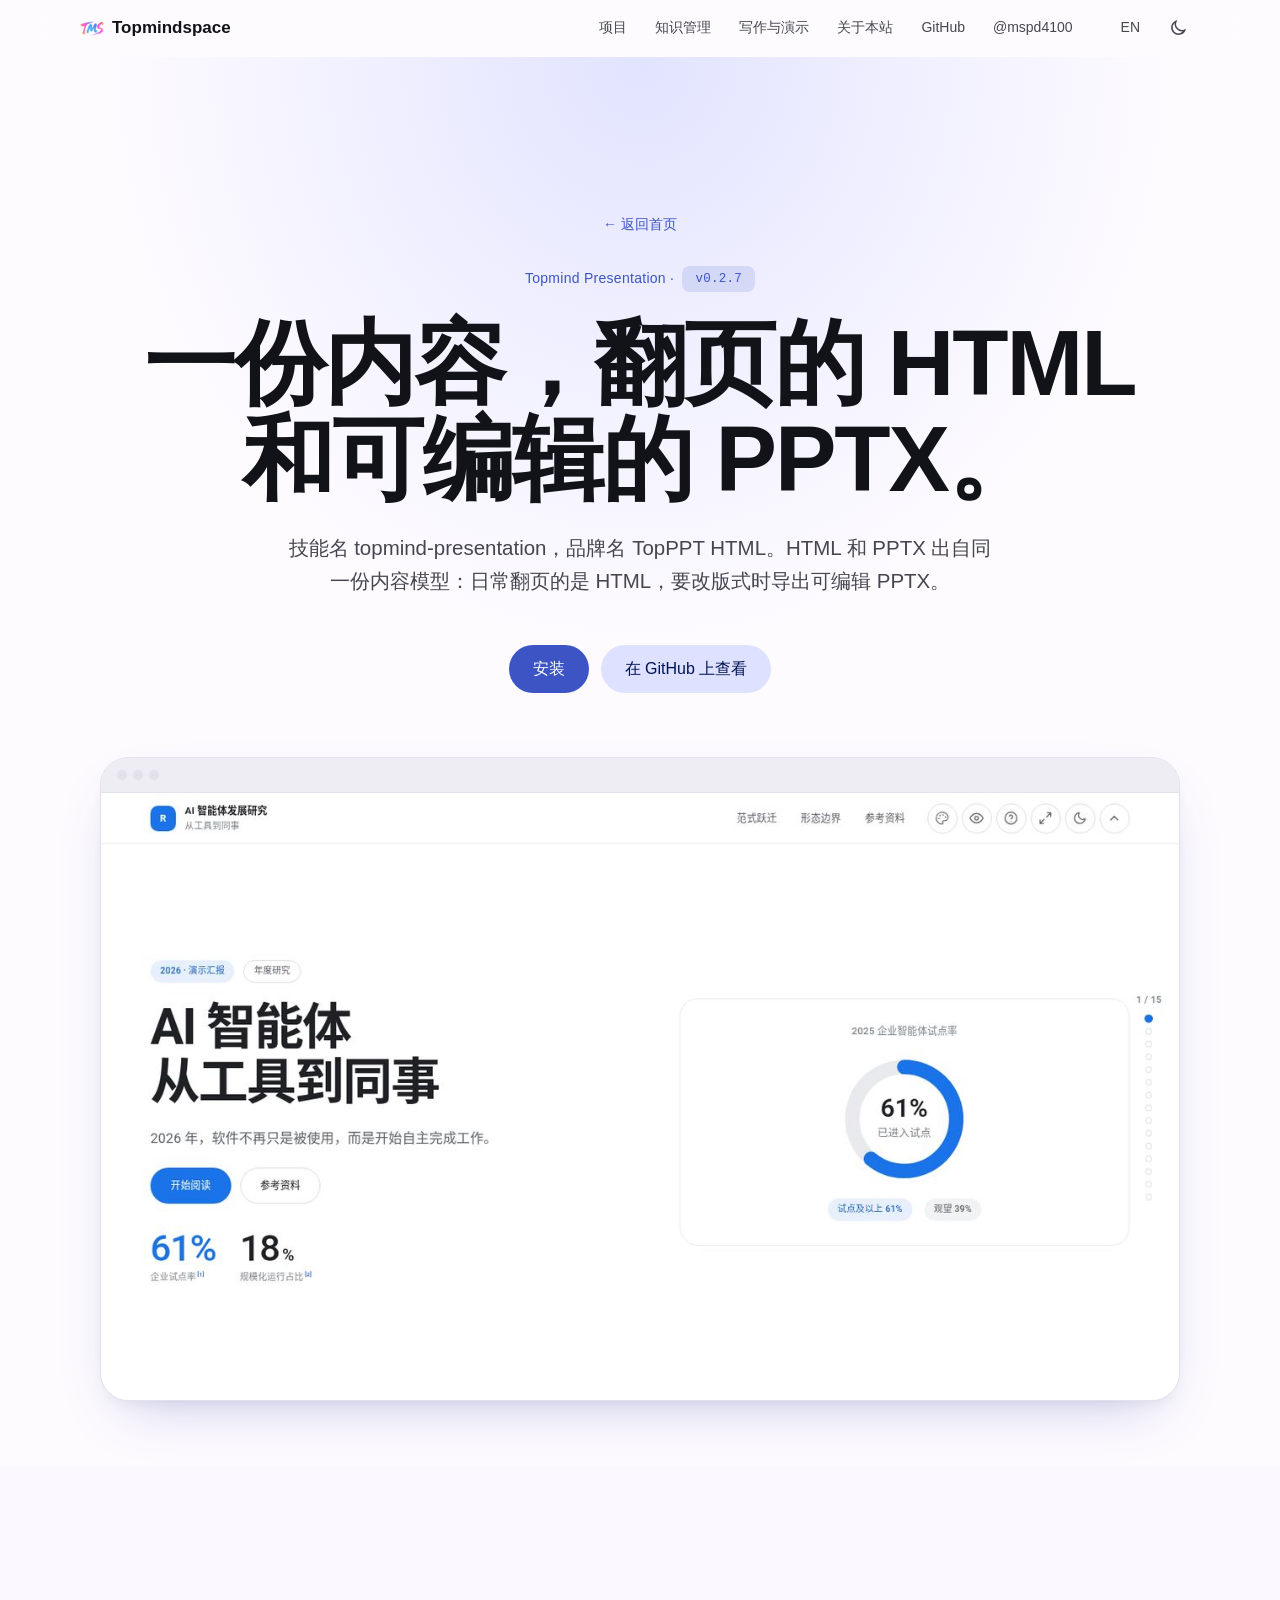
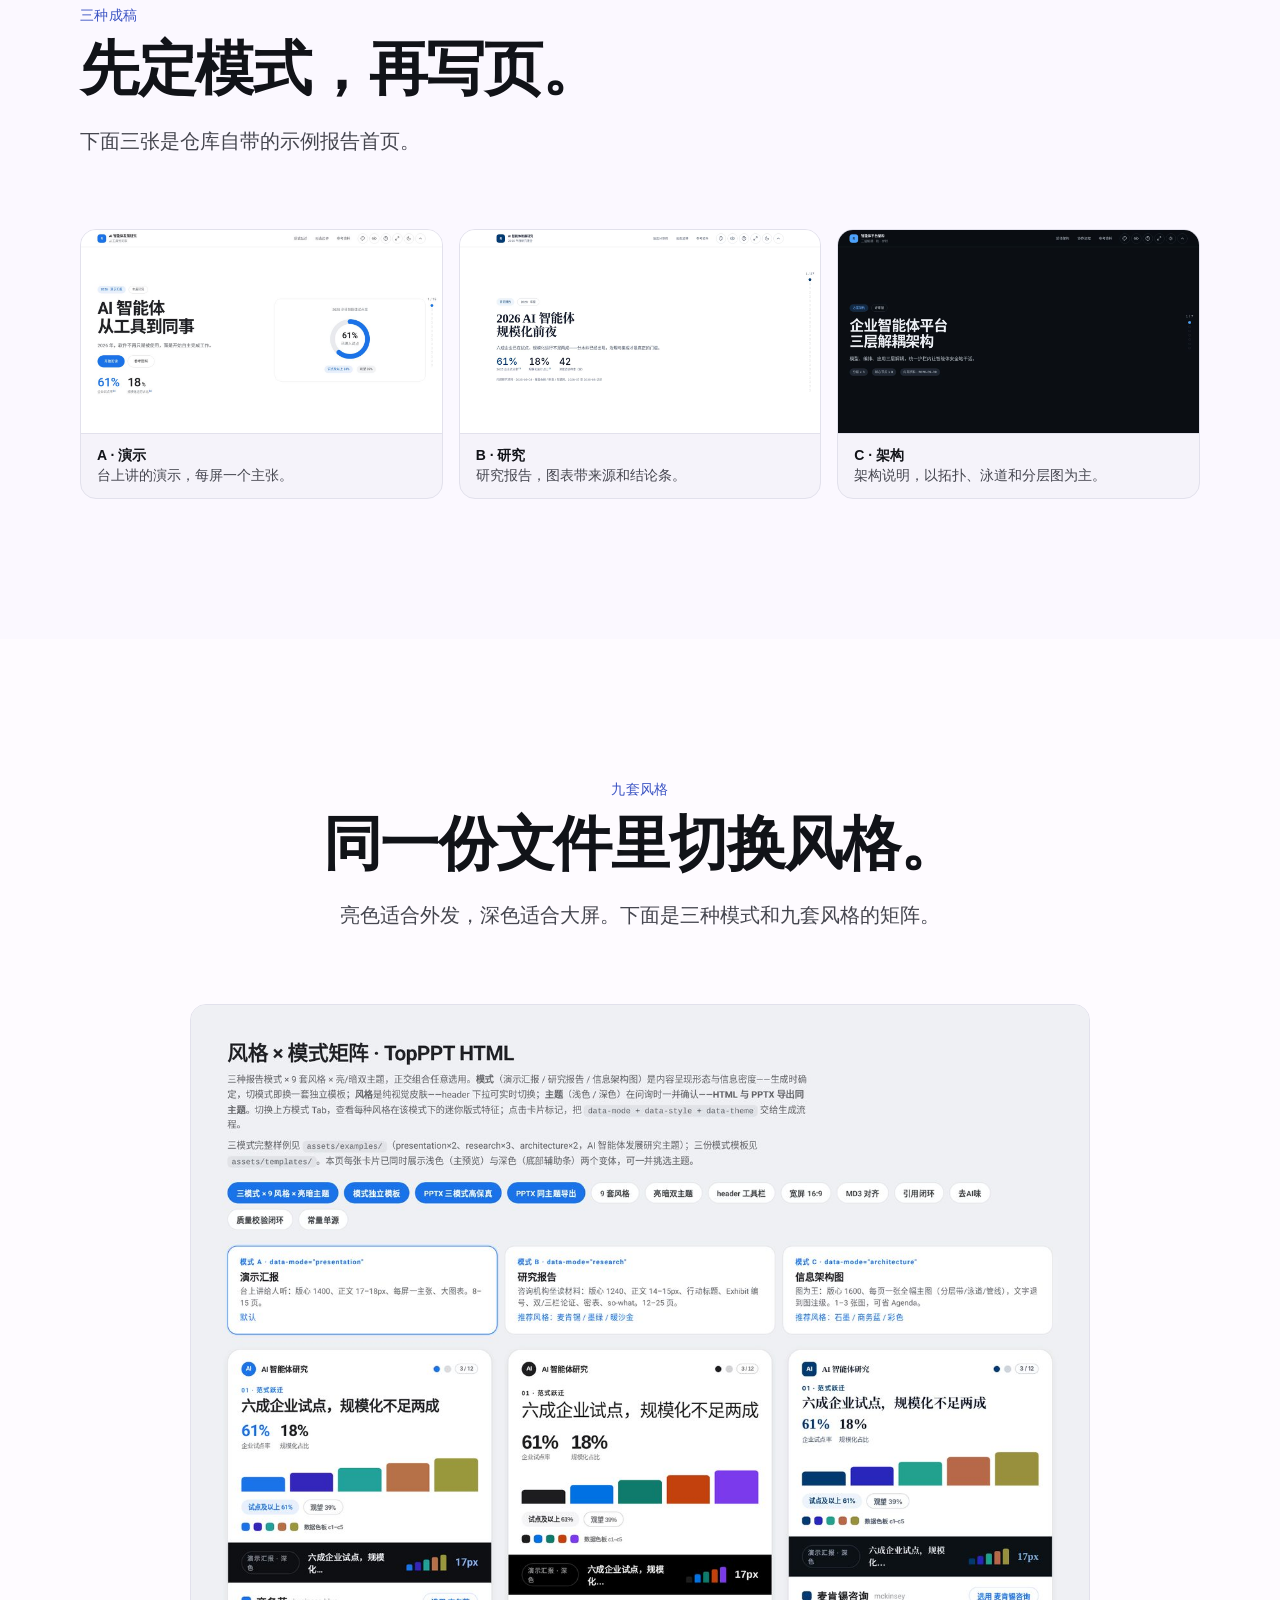
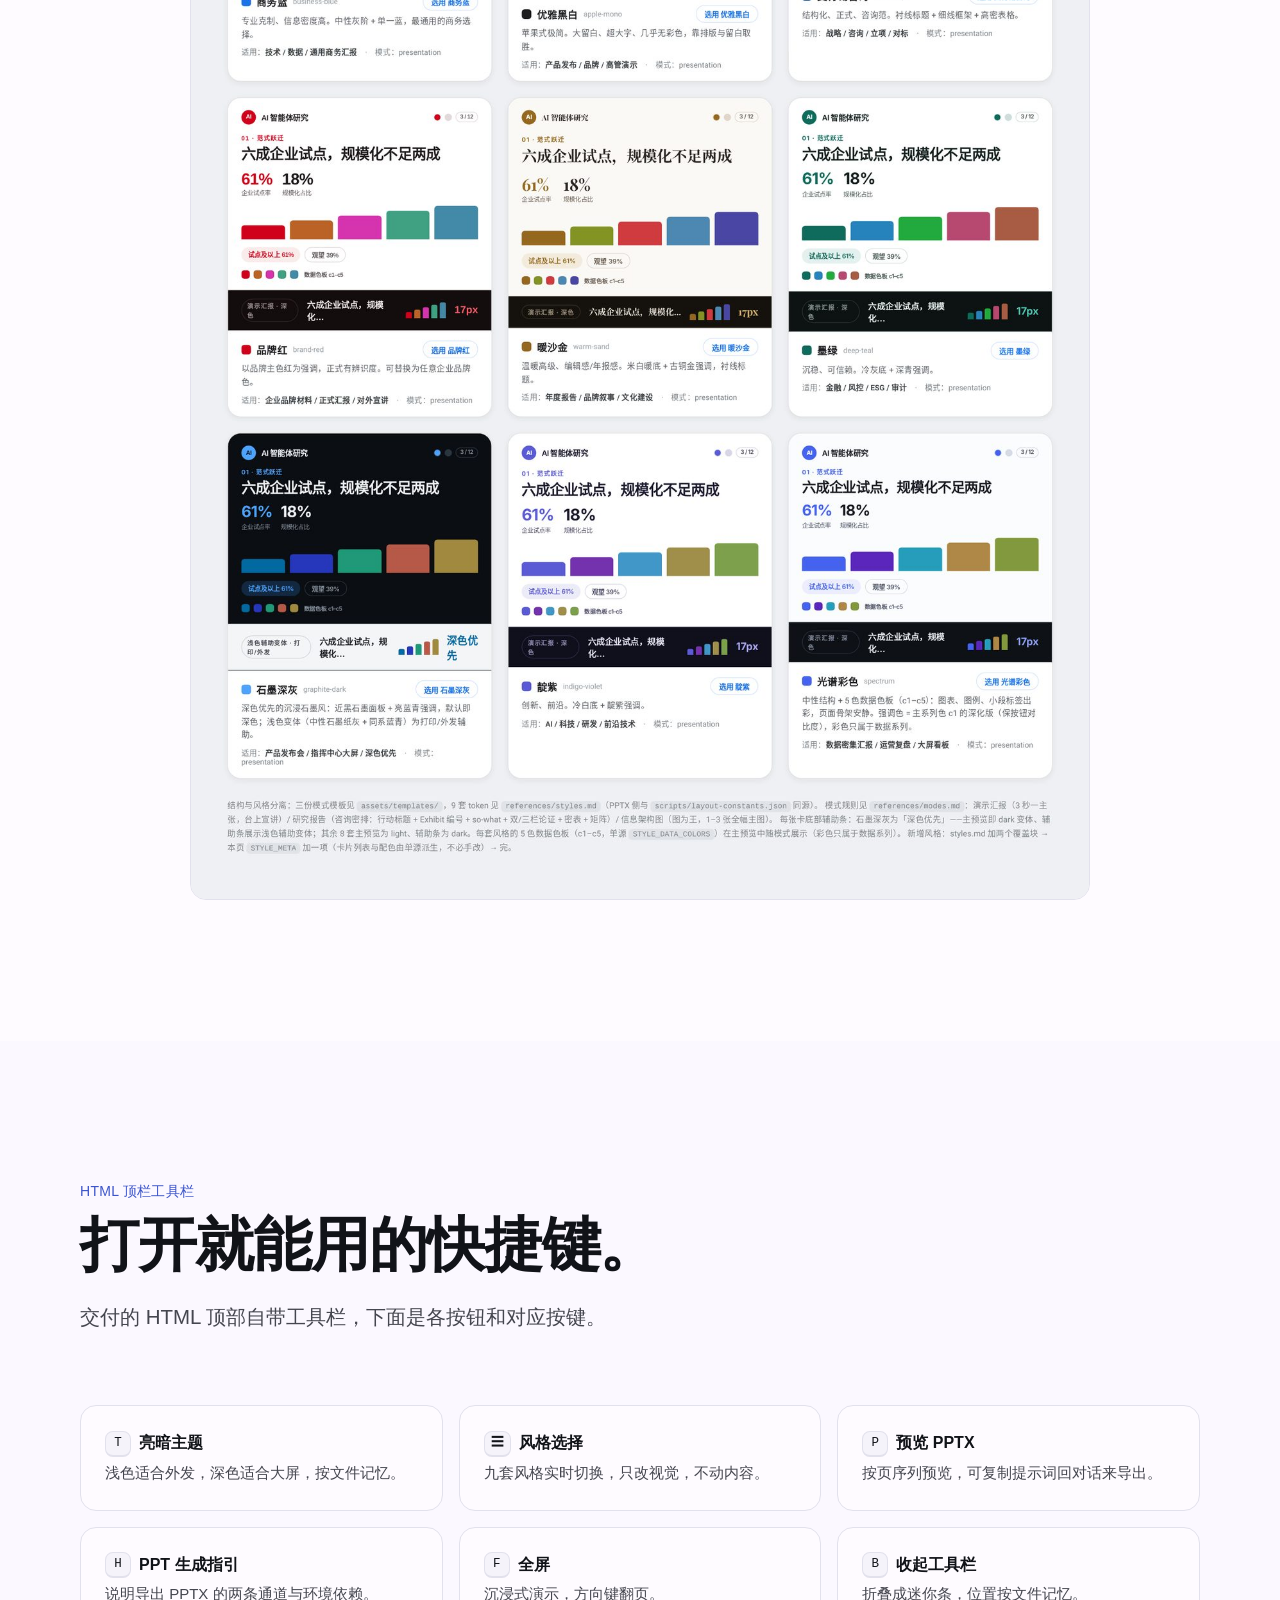
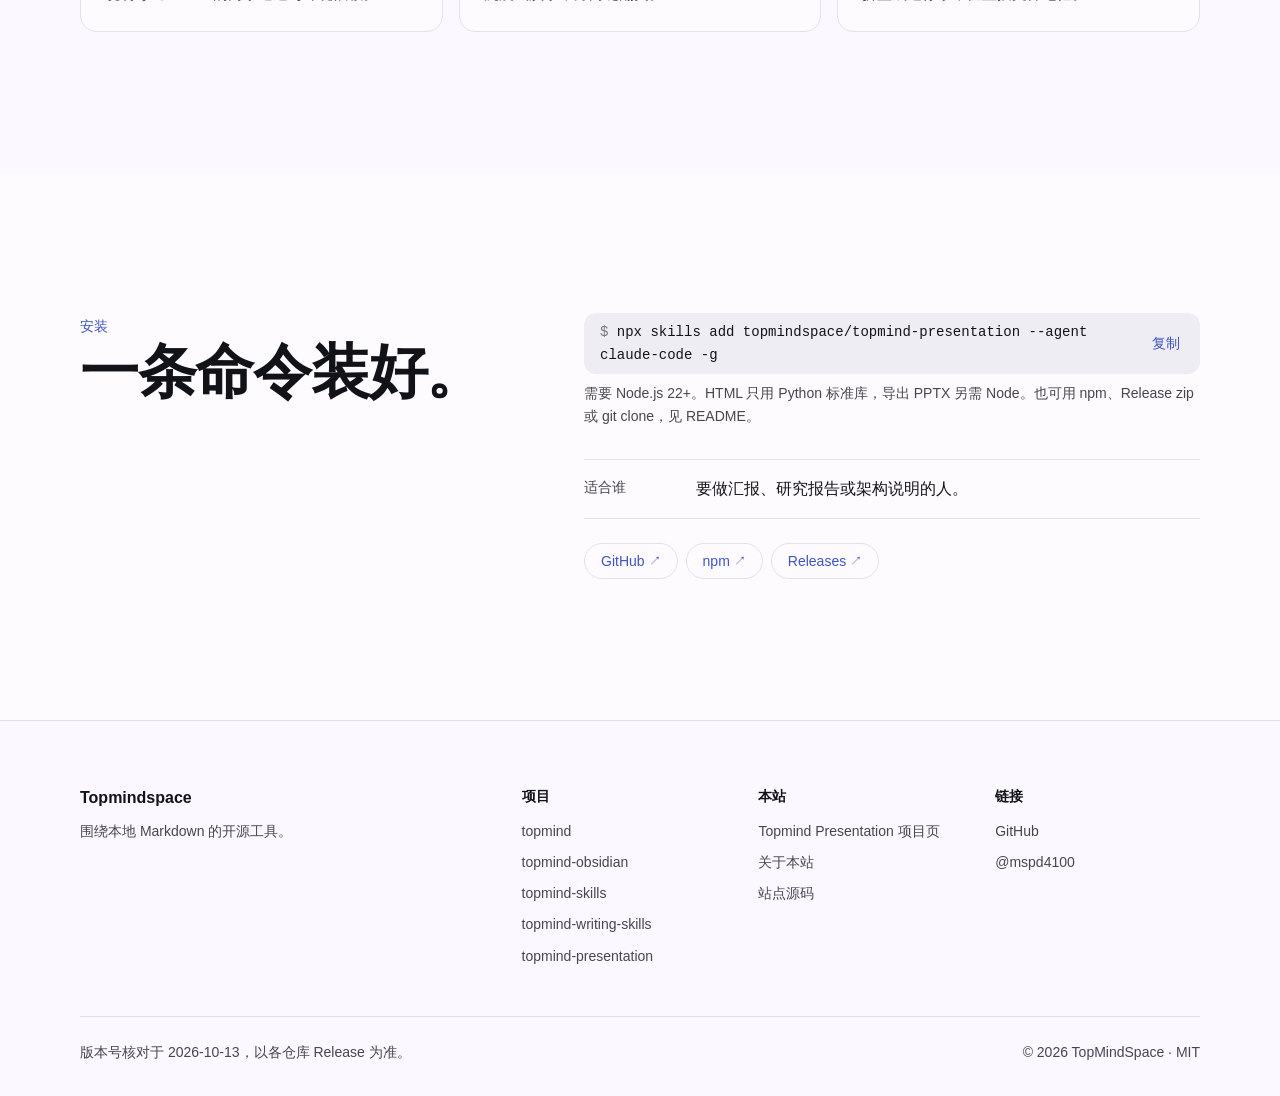
==== commit e16e7e86: "feat(site): redesign with unified design system, refreshed content and versions - New token-based de" ====
--- a/presentation/index.html
+++ b/presentation/index.html
@@ -7,7 +7,7 @@
   <meta name="description" data-i18n-meta="content:pp_meta_description" content="Topmind Presentation 做正式商务演示：台上演示、研究报告、架构说明。日常交付可翻页 HTML，需要时导出可编辑 PPTX，九套风格。">
   <meta name="author" content="TopMindSpace">
   <meta name="robots" content="index, follow">
-  <meta name="theme-color" content="#f7f9fc">
+  <meta name="theme-color" content="#fefbff">
   <link rel="canonical" href="https://topmindspace.github.io/presentation/">
 
   <meta property="og:title" data-i18n-meta="content:pp_meta_title" content="Topmind Presentation｜HTML 幻灯片与可编辑 PPTX">
@@ -25,23 +25,18 @@
   <meta name="twitter:image" content="https://topmindspace.github.io/assets/img/presentation/sample-presentation.jpg">
   <meta name="twitter:site" content="@mspd4100">
 
-  <link rel="icon" type="image/png" href="../assets/img/topminispace.png">
-  <link rel="preconnect" href="https://fonts.googleapis.com" crossorigin>
-  <link rel="preconnect" href="https://fonts.gstatic.com" crossorigin>
-  <link href="https://fonts.googleapis.com/css2?family=JetBrains+Mono:wght@400;500&family=Noto+Sans+SC:wght@400;500;600&display=swap" rel="stylesheet">
-
-  <script>
-    (function () {
-      var t = localStorage.getItem('topmind-theme');
-      if (t !== 'dark' && t !== 'light') t = 'light';
-      document.documentElement.setAttribute('data-theme', t);
-      var meta = document.querySelector('meta[name="theme-color"]');
-      if (meta) meta.setAttribute('content', t === 'dark' ? '#0f141b' : '#f7f9fc');
-      if (localStorage.getItem('topmind-lang') === 'en') {
-        document.documentElement.setAttribute('data-pending-lang', 'en');
-      }
-    })();
-  </script>
+  <link rel="icon" type="image/png" href="../assets/img/logo-64.png">
+    <script>
+        (function () {
+            var d = document.documentElement, t = null;
+            try { t = localStorage.getItem('topmind-theme'); if (localStorage.getItem('topmind-lang') === 'en') d.setAttribute('data-pending-lang', 'en'); } catch (e) {}
+            if (t !== 'dark' && t !== 'light') t = window.matchMedia && matchMedia('(prefers-color-scheme: dark)').matches ? 'dark' : 'light';
+            d.setAttribute('data-theme', t);
+            d.classList.add('js');
+            var m = document.querySelector('meta[name="theme-color"]');
+            if (m) m.setAttribute('content', t === 'dark' ? '#111319' : '#fefbff');
+        })();
+    </script>
   <link rel="stylesheet" href="../assets/css/home.css">
 
   <script type="application/ld+json">
@@ -59,138 +54,165 @@
 <body>
     <a href="#main" class="skip-link" data-i18n="skip_link">跳到主要内容</a>
 
-    <header class="topbar nav" id="nav">
+    <header class="topbar" id="nav">
         <div class="topbar__inner">
             <a href="../" class="topbar__brand">
-                <img src="../assets/img/topminispace.png" alt="" class="topbar__logo" width="32" height="32">
-                <span class="topbar__name">Topmindspace</span>
+                <img src="../assets/img/logo-64.png" alt="" class="topbar__logo" width="24" height="24">
+                <span>Topmindspace</span>
             </a>
             <nav class="topbar__links" id="navLinks" data-i18n-attr="aria-label:nav_aria_label" aria-label="主导航">
+                <a href="../#projects" class="topbar__link nav__link" data-i18n="nav_projects">项目</a>
                 <a href="../#knowledge" class="topbar__link nav__link" data-i18n="nav_knowledge">知识管理</a>
                 <a href="../#create" class="topbar__link nav__link" data-i18n="nav_create">写作与演示</a>
+                <a href="../#about" class="topbar__link nav__link" data-i18n="nav_about">关于本站</a>
                 <a href="https://github.com/topmindspace" target="_blank" rel="noopener noreferrer" class="topbar__link nav__link">GitHub</a>
                 <a href="https://x.com/mspd4100" target="_blank" rel="noopener noreferrer" class="topbar__link nav__link">@mspd4100</a>
             </nav>
             <div class="topbar__actions">
-                <button class="text-btn" id="langToggle" type="button" aria-label="切换到英文">
-                    <span class="lang-toggle__current" id="langCurrent">中</span>
+                <button class="icon-btn" id="langToggle" type="button" aria-label="EN，切换到英文">
+                    <span id="langCurrent">EN</span>
                 </button>
-                <button class="text-btn" id="themeToggle" type="button" data-i18n-attr="aria-label:theme_aria" aria-label="切换浅色或深色">
-                    <span class="when-light" data-i18n="theme_to_dark">深色</span>
-                    <span class="when-dark" data-i18n="theme_to_light">浅色</span>
+                <button class="icon-btn" id="themeToggle" type="button" data-i18n-attr="aria-label:theme_aria" aria-label="切换浅色或深色">
+                    <svg class="when-light" viewBox="0 0 24 24" fill="none" stroke="currentColor" stroke-width="1.8" aria-hidden="true"><path d="M20 14.5A8 8 0 0 1 9.5 4a8 8 0 1 0 10.5 10.5Z"/></svg>
+                    <svg class="when-dark" viewBox="0 0 24 24" fill="none" stroke="currentColor" stroke-width="1.8" aria-hidden="true"><circle cx="12" cy="12" r="4"/><path d="M12 2v2M12 20v2M4.9 4.9l1.4 1.4M17.7 17.7l1.4 1.4M2 12h2M20 12h2M4.9 19.1l1.4-1.4M17.7 6.3l1.4-1.4"/></svg>
                 </button>
-                <button class="topbar__burger" id="navBurger" type="button" aria-expanded="false" aria-controls="navLinks" data-i18n-attr="aria-label:nav_menu" aria-label="打开菜单">
-                    <span></span><span></span>
+                <button class="icon-btn topbar__burger" id="navBurger" type="button" aria-expanded="false" aria-controls="navLinks" data-i18n-attr="aria-label:nav_menu" aria-label="打开菜单">
+                    <svg viewBox="0 0 24 24" fill="none" stroke="currentColor" stroke-width="1.8" aria-hidden="true"><path d="M4 8h16M4 16h16"/></svg>
                 </button>
             </div>
         </div>
     </header>
 
-
-  <main id="main" tabindex="-1">
-    <section class="page-hero" aria-labelledby="pp-title">
-      <div class="wrap">
-        <a class="back" href="../" data-i18n="pp_back">返回首页</a>
-        <h1 id="pp-title" class="display">Topmind Presentation <span class="tag">v0.2.7</span></h1>
-        <p class="lede" data-i18n="pp_lede">技能名 topmind-presentation，品牌名 TopPPT HTML。HTML 和 PPTX 出自同一份内容模型：日常翻页的是 HTML，要改版式时导出可编辑 PPTX。</p>
-        <dl class="facts facts--plain">
-          <div class="facts__row"><dt data-i18n="lbl_what">是什么</dt><dd data-i18n="pres_what">正式商务演示技能（TopPPT HTML）。三种成稿：台上演示、研究报告、架构说明。日常是可翻页的 HTML，需要改版式时导出可编辑 PPTX。九套风格，浅色和深色两种主题。</dd></div>
-          <div class="facts__row"><dt data-i18n="lbl_for">适合谁</dt><dd data-i18n="pres_for">要做汇报、研究报告或架构说明的人。</dd></div>
-          <div class="facts__row"><dt data-i18n="lbl_install">安装</dt><dd>
-            <div class="cmd">
-              <pre><code>npx skills add topmindspace/topmind-presentation --agent claude-code -g</code></pre>
-              <button class="text-btn copy-btn" type="button" data-copy="npx skills add topmindspace/topmind-presentation --agent claude-code -g" data-i18n="copy_label" data-i18n-attr="aria-label:copy_aria" aria-label="复制安装命令">复制</button>
-            </div>
-            <p class="note" data-i18n="pres_note">需要 Node.js 22+。HTML 只用 Python 标准库，导出 PPTX 另需 Node。也可用 npm、Release zip 或 git clone，见 README。</p>
-          </dd></div>
-        </dl>
-        <p class="links">
-          <a href="https://github.com/topmindspace/topmind-presentation" target="_blank" rel="noopener noreferrer" data-i18n="link_github">GitHub</a>
-          <a href="https://www.npmjs.com/package/@topmindspace/topmind-presentation" target="_blank" rel="noopener noreferrer" data-i18n="link_npm">npm</a>
-          <a href="https://github.com/topmindspace/topmind-presentation/releases" target="_blank" rel="noopener noreferrer" data-i18n="link_releases">Releases</a>
-        </p>
-      </div>
-    </section>
-
-    <section class="group group--tonal" aria-labelledby="modes-title">
-      <div class="wrap">
-        <div class="group__head">
-          <h2 id="modes-title" class="headline" data-i18n="pp_modes_title">三种成稿</h2>
-          <p class="body" data-i18n="pp_modes_lead">先定模式再写页。下面三张是仓库自带的示例报告首页。</p>
-        </div>
-        <ul class="strip strip--roomy">
-          <li><figure><img src="../assets/img/presentation/sample-presentation.jpg" width="1280" height="720" loading="lazy" data-i18n-attr="alt:pres_sample_a_alt" alt="演示模式样张：business-blue 风格的封面页"><figcaption><strong data-i18n="pp_mode_a_t">A · 演示</strong><span data-i18n="pp_mode_a_d">台上讲的演示，每屏一个主张。</span></figcaption></figure></li>
-          <li><figure><img src="../assets/img/presentation/sample-report.jpg" width="1280" height="720" loading="lazy" data-i18n-attr="alt:pres_sample_b_alt" alt="研究模式样张：mckinsey 风格的封面页"><figcaption><strong data-i18n="pp_mode_b_t">B · 研究</strong><span data-i18n="pp_mode_b_d">研究报告，图表带来源和结论条。</span></figcaption></figure></li>
-          <li><figure><img src="../assets/img/presentation/sample-architecture.jpg" width="1280" height="720" loading="lazy" data-i18n-attr="alt:pres_sample_c_alt" alt="架构模式样张：graphite-dark 风格的封面页"><figcaption><strong data-i18n="pp_mode_c_t">C · 架构</strong><span data-i18n="pp_mode_c_d">架构说明，以拓扑、泳道和分层图为主。</span></figcaption></figure></li>
-        </ul>
-      </div>
-    </section>
-
-    <section class="group" aria-labelledby="styles-title">
-      <div class="wrap">
-        <div class="group__head">
-          <h2 id="styles-title" class="headline" data-i18n="pp_styles_title">九套风格</h2>
-          <p class="body" data-i18n="pp_styles_lead">九套风格在同一份文件里切换，亮色适合外发，深色适合大屏。下面是风格矩阵。</p>
-        </div>
-        <figure class="matrix">
-          <img src="../assets/img/presentation/theme-overview.jpg" width="1400" height="2329" loading="lazy" data-i18n-attr="alt:pp_styles_alt" alt="Topmind Presentation 风格矩阵：演示、研究、架构三种模式与九套风格">
-        </figure>
-      </div>
-    </section>
-
-    <section class="group group--tonal" aria-labelledby="tool-title">
-      <div class="wrap">
-        <div class="group__head">
-          <h2 id="tool-title" class="headline" data-i18n="pp_tool_title">HTML 顶栏工具栏</h2>
-          <p class="body" data-i18n="pp_tool_lead">打开交付的 HTML 就能用的快捷操作。</p>
-        </div>
-        <ul class="toolbar">
-          <li><p class="toolbar__name" data-i18n="pp_tool_theme">亮暗主题（T）</p><p class="toolbar__desc" data-i18n="pp_tool_theme_d">浅色适合外发，深色适合大屏，按文件记忆。</p></li>
-          <li><p class="toolbar__name" data-i18n="pp_tool_style">风格选择</p><p class="toolbar__desc" data-i18n="pp_tool_style_d">九套风格实时切换，只改视觉，不动内容。</p></li>
-          <li><p class="toolbar__name" data-i18n="pp_tool_pptx">预览 PPTX（P）</p><p class="toolbar__desc" data-i18n="pp_tool_pptx_d">按页序列预览，可复制提示词回对话来导出。</p></li>
-          <li><p class="toolbar__name" data-i18n="pp_tool_help">PPT 生成指引（H）</p><p class="toolbar__desc" data-i18n="pp_tool_help_d">说明导出 PPTX 的两条通道与环境依赖。</p></li>
-          <li><p class="toolbar__name" data-i18n="pp_tool_full">全屏（F）</p><p class="toolbar__desc" data-i18n="pp_tool_full_d">沉浸式演示，方向键翻页。</p></li>
-          <li><p class="toolbar__name" data-i18n="pp_tool_fold">收起工具栏（B）</p><p class="toolbar__desc" data-i18n="pp_tool_fold_d">折叠成迷你条，位置按文件记忆。</p></li>
-        </ul>
-        <p class="body" data-i18n="pp_foot_lead">完整说明和命令见仓库 README。</p>
-      </div>
-    </section>
-  </main>
+    <main id="main" tabindex="-1">
+        <section class="hero" aria-labelledby="pp-title">
+            <div class="wrap">
+                <a class="back" href="../" data-i18n="pp_back">← 返回首页</a>
+                <p class="eyebrow">Topmind Presentation · <span class="tag tag--accent">v0.2.7</span></p>
+                <h1 id="pp-title" class="display" data-i18n="pp_title">一份内容，翻页的 HTML 和可编辑的 PPTX。</h1>
+                <p class="lede" data-i18n="pp_lede">技能名 topmind-presentation，品牌名 TopPPT HTML。HTML 和 PPTX 出自同一份内容模型：日常翻页的是 HTML，要改版式时导出可编辑 PPTX。</p>
+                <div class="hero__cta">
+                    <a class="btn btn--filled" href="#install" data-i18n="pp_cta_install">安装</a>
+                    <a class="btn btn--tonal" href="https://github.com/topmindspace/topmind-presentation" target="_blank" rel="noopener noreferrer" data-i18n="hero_cta_github">在 GitHub 上查看</a>
+                </div>
+                <figure class="hero__visual reveal">
+                    <div class="device">
+                        <div class="device__bar" aria-hidden="true"><i></i><i></i><i></i></div>
+                        <img src="../assets/img/presentation/sample-presentation.jpg" width="1280" height="720" fetchpriority="high" data-i18n-attr="alt:pres_sample_a_alt" alt="演示模式样张：business-blue 风格的封面页">
+                    </div>
+                </figure>
+            </div>
+        </section>
+
+        <section class="section section--tonal" aria-labelledby="modes-title">
+            <div class="wrap">
+                <div class="section__head reveal">
+                    <span class="eyebrow" data-i18n="pp_modes_eyebrow">三种成稿</span>
+                    <h2 id="modes-title" class="headline" data-i18n="pp_modes_title">先定模式，再写页。</h2>
+                    <p class="body" data-i18n="pp_modes_lead">下面三张是仓库自带的示例报告首页。</p>
+                </div>
+                <ul class="samples">
+                    <li class="reveal"><figure class="shot"><img src="../assets/img/presentation/sample-presentation.jpg" width="1280" height="720" loading="lazy" data-i18n-attr="alt:pres_sample_a_alt" alt="演示模式样张：business-blue 风格的封面页"><figcaption><strong data-i18n="pp_mode_a_t">A · 演示</strong><span data-i18n="pp_mode_a_d">台上讲的演示，每屏一个主张。</span></figcaption></figure></li>
+                    <li class="reveal"><figure class="shot"><img src="../assets/img/presentation/sample-report.jpg" width="1280" height="720" loading="lazy" data-i18n-attr="alt:pres_sample_b_alt" alt="研究模式样张：mckinsey 风格的封面页"><figcaption><strong data-i18n="pp_mode_b_t">B · 研究</strong><span data-i18n="pp_mode_b_d">研究报告，图表带来源和结论条。</span></figcaption></figure></li>
+                    <li class="reveal"><figure class="shot"><img src="../assets/img/presentation/sample-architecture.jpg" width="1280" height="720" loading="lazy" data-i18n-attr="alt:pres_sample_c_alt" alt="架构模式样张：graphite-dark 风格的封面页"><figcaption><strong data-i18n="pp_mode_c_t">C · 架构</strong><span data-i18n="pp_mode_c_d">架构说明，以拓扑、泳道和分层图为主。</span></figcaption></figure></li>
+                </ul>
+            </div>
+        </section>
+
+        <section class="section" aria-labelledby="styles-title">
+            <div class="wrap">
+                <div class="section__head section__head--center reveal">
+                    <span class="eyebrow" data-i18n="pp_styles_eyebrow">九套风格</span>
+                    <h2 id="styles-title" class="headline" data-i18n="pp_styles_title">同一份文件里切换风格。</h2>
+                    <p class="body" data-i18n="pp_styles_lead">亮色适合外发，深色适合大屏。下面是三种模式和九套风格的矩阵。</p>
+                </div>
+                <figure class="matrix shot reveal">
+                    <img src="../assets/img/presentation/theme-overview.jpg" width="1400" height="2329" loading="lazy" data-i18n-attr="alt:pp_styles_alt" alt="Topmind Presentation 风格矩阵：演示、研究、架构三种模式与九套风格">
+                </figure>
+            </div>
+        </section>
+
+        <section class="section section--tonal" aria-labelledby="tool-title">
+            <div class="wrap">
+                <div class="section__head reveal">
+                    <span class="eyebrow" data-i18n="pp_tool_eyebrow">HTML 顶栏工具栏</span>
+                    <h2 id="tool-title" class="headline" data-i18n="pp_tool_title">打开就能用的快捷键。</h2>
+                    <p class="body" data-i18n="pp_tool_lead">交付的 HTML 顶部自带工具栏，下面是各按钮和对应按键。</p>
+                </div>
+                <ul class="keys">
+                    <li class="key reveal"><p class="key__name"><kbd>T</kbd><span data-i18n="pp_tool_theme">亮暗主题</span></p><p class="key__desc" data-i18n="pp_tool_theme_d">浅色适合外发，深色适合大屏，按文件记忆。</p></li>
+                    <li class="key reveal"><p class="key__name"><kbd>☰</kbd><span data-i18n="pp_tool_style">风格选择</span></p><p class="key__desc" data-i18n="pp_tool_style_d">九套风格实时切换，只改视觉，不动内容。</p></li>
+                    <li class="key reveal"><p class="key__name"><kbd>P</kbd><span data-i18n="pp_tool_pptx">预览 PPTX</span></p><p class="key__desc" data-i18n="pp_tool_pptx_d">按页序列预览，可复制提示词回对话来导出。</p></li>
+                    <li class="key reveal"><p class="key__name"><kbd>H</kbd><span data-i18n="pp_tool_help">PPT 生成指引</span></p><p class="key__desc" data-i18n="pp_tool_help_d">说明导出 PPTX 的两条通道与环境依赖。</p></li>
+                    <li class="key reveal"><p class="key__name"><kbd>F</kbd><span data-i18n="pp_tool_full">全屏</span></p><p class="key__desc" data-i18n="pp_tool_full_d">沉浸式演示，方向键翻页。</p></li>
+                    <li class="key reveal"><p class="key__name"><kbd>B</kbd><span data-i18n="pp_tool_fold">收起工具栏</span></p><p class="key__desc" data-i18n="pp_tool_fold_d">折叠成迷你条，位置按文件记忆。</p></li>
+                </ul>
+            </div>
+        </section>
+
+        <section class="section" id="install" aria-labelledby="install-title">
+            <div class="wrap">
+                <div class="product reveal">
+                    <div class="product__text">
+                        <span class="eyebrow" data-i18n="lbl_install">安装</span>
+                        <h2 id="install-title" class="headline" data-i18n="pp_install_title">一条命令装好。</h2>
+                    </div>
+                    <div>
+                        <div class="cmd">
+                            <pre><code>npx skills add topmindspace/topmind-presentation --agent claude-code -g</code></pre>
+                            <button class="icon-btn copy-btn" type="button" data-copy="npx skills add topmindspace/topmind-presentation --agent claude-code -g" data-i18n="copy_label" data-i18n-attr="aria-label:copy_aria" aria-label="复制安装命令">复制</button>
+                        </div>
+                        <p class="note" data-i18n="pres_note">需要 Node.js 22+。HTML 只用 Python 标准库，导出 PPTX 另需 Node。也可用 npm、Release zip 或 git clone，见 README。</p>
+                        <dl class="facts">
+                            <div class="facts__row"><dt data-i18n="lbl_for">适合谁</dt><dd data-i18n="pres_for">要做汇报、研究报告或架构说明的人。</dd></div>
+                        </dl>
+                        <p class="links">
+                            <a href="https://github.com/topmindspace/topmind-presentation" target="_blank" rel="noopener noreferrer" data-i18n="link_github">GitHub</a>
+                            <a href="https://www.npmjs.com/package/@topmindspace/topmind-presentation" target="_blank" rel="noopener noreferrer" data-i18n="link_npm">npm</a>
+                            <a href="https://github.com/topmindspace/topmind-presentation/releases" target="_blank" rel="noopener noreferrer" data-i18n="link_releases">Releases</a>
+                        </p>
+                    </div>
+                </div>
+            </div>
+        </section>
+    </main>
 
     <footer class="footer">
-        <div class="footer__inner">
-            <div class="footer__brand">
-                <p class="footer__name">Topmindspace</p>
-                <p class="footer__tag" data-i18n="footer_tagline">围绕本地 Markdown 的开源工具。</p>
-            </div>
-            <nav class="footer__col" data-i18n-attr="aria-label:footer_projects" aria-label="项目">
-                <p class="footer__head" data-i18n="footer_projects">项目</p>
-                <a href="https://github.com/topmindspace/topmind" target="_blank" rel="noopener noreferrer">Topmind</a>
-                <a href="https://github.com/topmindspace/topmind-obsidian" target="_blank" rel="noopener noreferrer">topmind-obsidian</a>
-                <a href="https://github.com/topmindspace/topmind-skills" target="_blank" rel="noopener noreferrer">topmind-skills</a>
-                <a href="https://github.com/topmindspace/topmind-writing-skills" target="_blank" rel="noopener noreferrer">topmind-writing-skills</a>
-                <a href="https://github.com/topmindspace/topmind-presentation" target="_blank" rel="noopener noreferrer">topmind-presentation</a>
-            </nav>
-            <nav class="footer__col" data-i18n-attr="aria-label:footer_links" aria-label="链接">
-                <p class="footer__head" data-i18n="footer_links">链接</p>
-                <a href="https://github.com/topmindspace" target="_blank" rel="noopener noreferrer">GitHub</a>
-                <a href="https://x.com/mspd4100" target="_blank" rel="noopener noreferrer">@mspd4100</a>
-            </nav>
-            <nav class="footer__col" data-i18n-attr="aria-label:footer_site" aria-label="本站">
-                <p class="footer__head" data-i18n="footer_site">本站</p>
-                <a href="./" data-i18n="pres_page_footer">Topmind Presentation 项目页</a>
-            </nav>
-        </div>
-        <div class="footer__bar">
-            <p class="footer__copy" data-i18n="footer_verified">版本号核对于 2026-10-10，以各仓库 Release 为准。</p>
-            <p class="footer__copy" data-i18n="footer_copy">© {{year}} TopMindSpace · MIT</p>
+        <div class="wrap">
+            <div class="footer__inner">
+                <div class="footer__brand">
+                    <p class="footer__name">Topmindspace</p>
+                    <p class="footer__tag" data-i18n="footer_tagline">围绕本地 Markdown 的开源工具。</p>
+                </div>
+                <nav class="footer__col" data-i18n-attr="aria-label:footer_projects" aria-label="项目">
+                    <p class="footer__head" data-i18n="footer_projects">项目</p>
+                    <a href="https://github.com/topmindspace/topmind" target="_blank" rel="noopener noreferrer">topmind</a>
+                    <a href="https://github.com/topmindspace/topmind-obsidian" target="_blank" rel="noopener noreferrer">topmind-obsidian</a>
+                    <a href="https://github.com/topmindspace/topmind-skills" target="_blank" rel="noopener noreferrer">topmind-skills</a>
+                    <a href="https://github.com/topmindspace/topmind-writing-skills" target="_blank" rel="noopener noreferrer">topmind-writing-skills</a>
+                    <a href="https://github.com/topmindspace/topmind-presentation" target="_blank" rel="noopener noreferrer">topmind-presentation</a>
+                </nav>
+                <nav class="footer__col" data-i18n-attr="aria-label:footer_site" aria-label="本站">
+                    <p class="footer__head" data-i18n="footer_site">本站</p>
+                    <a href="../presentation/" data-i18n="pres_page_footer">Topmind Presentation 项目页</a>
+                    <a href="../#about" data-i18n="nav_about">关于本站</a>
+                    <a href="https://github.com/topmindspace/topmindspace.github.io" target="_blank" rel="noopener noreferrer" data-i18n="footer_source">站点源码</a>
+                </nav>
+                <nav class="footer__col" data-i18n-attr="aria-label:footer_links" aria-label="链接">
+                    <p class="footer__head" data-i18n="footer_links">链接</p>
+                    <a href="https://github.com/topmindspace" target="_blank" rel="noopener noreferrer">GitHub</a>
+                    <a href="https://x.com/mspd4100" target="_blank" rel="noopener noreferrer">@mspd4100</a>
+                </nav>
+            </div>
+            <div class="footer__bar">
+                <p class="footer__copy" data-i18n="footer_verified">版本号核对于 2026-10-13，以各仓库 Release 为准。</p>
+                <p class="footer__copy" data-i18n="footer_copy">© {{year}} TopMindSpace · MIT</p>
+            </div>
         </div>
     </footer>
 
     <div class="toast" id="toast" role="status" aria-live="polite" data-i18n="toast_copied">已复制</div>
 
-
-  <script src="../assets/js/i18n.js"></script>
-  <script src="../assets/js/main.js"></script>
+    <script src="../assets/js/i18n.js"></script>
+    <script src="../assets/js/main.js"></script>
 </body>
 </html>
--- a/assets/css/home.css
+++ b/assets/css/home.css
@@ -1,929 +1,441 @@
-/* Topmindspace site shell — Material Design 3
-   One primary, tonal surfaces, type roles, state layers.
-   No navigation rail, no chips, no second accent. */
-
+/* ==========================================================================
+   Topmindspace design system  ·  2026-10
+   - Layout & type rhythm: large display type, generous whitespace, product
+     narrative (Apple-like restraint).
+   - Information hierarchy: one accent, monochrome text, dense facts in mono
+     (technical clarity).
+   - Color, shape, state & a11y: Material Design 3 tonal palette, surface
+     containers, shape scale, state layers, 3:1+ / 4.5:1+ contrast.
+   No web fonts (system stacks only), no build step, no third-party requests.
+   ========================================================================== */
+
+/* ---------- 1. Reference tokens (tonal palette, seed #4d6bfe) ---------- */
+:root {
+    --ref-primary-10: #001454;
+    --ref-primary-20: #0a2584;
+    --ref-primary-30: #243ba6;
+    --ref-primary-40: #3d55c4;
+    --ref-primary-80: #b9c3ff;
+    --ref-primary-90: #dee1ff;
+    --ref-primary-95: #f0efff;
+    --ref-neutral-4: #0c0e14;
+    --ref-neutral-6: #111319;
+    --ref-neutral-10: #1a1b21;
+    --ref-neutral-12: #1e1f26;
+    --ref-neutral-17: #282a30;
+    --ref-neutral-22: #33343b;
+    --ref-neutral-90: #e3e1e9;
+    --ref-neutral-94: #efedf4;
+    --ref-neutral-96: #f5f3fa;
+    --ref-neutral-98: #fbf8ff;
+    --ref-neutral-99: #fefbff;
+    --ref-nv-30: #45464f;
+    --ref-nv-50: #757680;
+    --ref-nv-60: #8f909a;
+    --ref-nv-80: #c5c6d0;
+    --ref-nv-90: #e2e1ec;
+    --ref-tertiary-40: #00696d;
+    --ref-tertiary-80: #4fd8de;
+
+    /* Type */
+    --font-sans: -apple-system, BlinkMacSystemFont, "SF Pro Text", "SF Pro Display", "Segoe UI",
+        "PingFang SC", "Hiragino Sans GB", "Microsoft YaHei", "Noto Sans CJK SC", "Noto Sans SC",
+        Roboto, "Helvetica Neue", Arial, sans-serif;
+    --font-mono: ui-monospace, "SF Mono", "JetBrains Mono", Menlo, Consolas, "Liberation Mono", monospace;
+
+    --type-display: 600 clamp(44px, 7.2vw, 96px) / 1.04 var(--font-sans);
+    --type-headline: 600 clamp(32px, 4.6vw, 60px) / 1.08 var(--font-sans);
+    --type-title-lg: 600 clamp(24px, 2.6vw, 32px) / 1.2 var(--font-sans);
+    --type-title: 600 20px / 1.35 var(--font-sans);
+    --type-body-lg: 400 clamp(18px, 1.6vw, 21px) / 1.6 var(--font-sans);
+    --type-body: 400 16px / 1.65 var(--font-sans);
+    --type-label: 500 14px / 1.4 var(--font-sans);
+    --type-mono: 400 14px / 1.6 var(--font-mono);
+    --tracking-tight: -0.022em;
+
+    /* Spacing (4px grid) */
+    --sp-1: 4px; --sp-2: 8px; --sp-3: 12px; --sp-4: 16px; --sp-5: 24px;
+    --sp-6: 32px; --sp-7: 48px; --sp-8: 64px; --sp-9: 96px; --sp-10: 144px;
+    --section-y: clamp(80px, 11vw, 160px);
+    --gutter: clamp(20px, 4vw, 40px);
+    --max: 1200px;
+    --max-text: 720px;
+
+    /* Shape (MD3 scale) */
+    --shape-xs: 4px; --shape-sm: 8px; --shape-md: 12px; --shape-lg: 16px;
+    --shape-xl: 28px; --shape-full: 999px;
+
+    /* Motion (MD3 easing) */
+    --ease-emph: cubic-bezier(0.2, 0, 0, 1);
+    --ease-std: cubic-bezier(0.2, 0, 0, 1);
+    --ease-decel: cubic-bezier(0.05, 0.7, 0.1, 1);
+    --dur-s: 150ms; --dur-m: 300ms; --dur-l: 600ms;
+}
+
+/* ---------- 2. System tokens: light ---------- */
 :root,
 [data-theme="light"] {
-    --surface: #ffffff;
-    --surface-low: #f5f8fc;
-    --surface-container: #eef3f9;
-    --surface-high: #e6eef7;
-    --surface-highest: #dde7f3;
-    --primary: #0b57d0;
+    --primary: var(--ref-primary-40);
     --on-primary: #ffffff;
-    --primary-container: #d3e3fd;
-    --on-primary-container: #041e49;
-    --on-surface: #1a1c1e;
-    --on-surface-variant: #44474e;
-    --outline: #74777f;
-    --outline-variant: #c4c7cf;
-    --nav: rgba(255, 255, 255, 0.92);
-    --focus: #0b57d0;
+    --primary-container: var(--ref-primary-90);
+    --on-primary-container: var(--ref-primary-10);
+    --tertiary: var(--ref-tertiary-40);
+    --surface: var(--ref-neutral-99);
+    --surface-dim: var(--ref-neutral-94);
+    --surface-container-lowest: #ffffff;
+    --surface-container-low: var(--ref-neutral-98);
+    --surface-container: var(--ref-neutral-96);
+    --surface-container-high: var(--ref-neutral-94);
+    --on-surface: #111318;
+    --on-surface-variant: var(--ref-nv-30);
+    --outline: var(--ref-nv-50);
+    --outline-variant: var(--ref-nv-90);
+    --scrim: rgba(10, 12, 20, 0.4);
+    --nav-bg: rgba(254, 251, 255, 0.78);
+    --hero-glow: radial-gradient(60% 60% at 50% 0%, rgba(77, 107, 254, 0.16), transparent 70%);
+    --shadow-1: 0 1px 2px rgba(17, 19, 24, 0.06), 0 1px 3px 1px rgba(17, 19, 24, 0.04);
+    --shadow-3: 0 24px 60px -24px rgba(36, 59, 166, 0.28), 0 8px 20px -12px rgba(17, 19, 24, 0.12);
     color-scheme: light;
 }
 
+/* ---------- 3. System tokens: dark ---------- */
 [data-theme="dark"] {
-    --surface: #0f141b;
-    --surface-low: #151b24;
-    --surface-container: #1c2430;
-    --surface-high: #262f3d;
-    --surface-highest: #313b4b;
-    --primary: #a8c7fa;
-    --on-primary: #062e6f;
-    --primary-container: #0842a0;
-    --on-primary-container: #d3e3fd;
-    --on-surface: #e3e8ef;
-    --on-surface-variant: #c2c7d0;
-    --outline: #8c919a;
-    --outline-variant: #44474e;
-    --nav: rgba(15, 20, 27, 0.92);
-    --focus: #a8c7fa;
+    --primary: var(--ref-primary-80);
+    --on-primary: var(--ref-primary-20);
+    --primary-container: var(--ref-primary-30);
+    --on-primary-container: var(--ref-primary-90);
+    --tertiary: var(--ref-tertiary-80);
+    --surface: var(--ref-neutral-6);
+    --surface-dim: var(--ref-neutral-4);
+    --surface-container-lowest: var(--ref-neutral-4);
+    --surface-container-low: var(--ref-neutral-10);
+    --surface-container: var(--ref-neutral-12);
+    --surface-container-high: var(--ref-neutral-17);
+    --on-surface: var(--ref-neutral-90);
+    --on-surface-variant: var(--ref-nv-80);
+    --outline: var(--ref-nv-60);
+    --outline-variant: var(--ref-nv-30);
+    --scrim: rgba(0, 0, 0, 0.6);
+    --nav-bg: rgba(17, 19, 25, 0.72);
+    --hero-glow: radial-gradient(60% 60% at 50% 0%, rgba(77, 107, 254, 0.28), transparent 70%);
+    --shadow-1: 0 1px 2px rgba(0, 0, 0, 0.4);
+    --shadow-3: 0 24px 60px -24px rgba(0, 0, 0, 0.7), 0 0 0 1px rgba(185, 195, 255, 0.06);
     color-scheme: dark;
 }
 
-* { box-sizing: border-box; }
-
-html { scroll-behavior: smooth; scroll-padding-top: 80px; }
-
+/* ---------- 4. Base ---------- */
+*, *::before, *::after { box-sizing: border-box; }
+html { scroll-behavior: smooth; scroll-padding-top: 72px; -webkit-text-size-adjust: 100%; }
 html[data-pending-lang] body { visibility: hidden; }
-
 body {
     margin: 0;
     background: var(--surface);
     color: var(--on-surface);
-    font-family: "Noto Sans SC", "PingFang SC", "Hiragino Sans GB", "Microsoft YaHei", sans-serif;
-    font-weight: 400;
-    font-size: 16px;
-    line-height: 24px;
-    letter-spacing: 0.5px;
+    font: var(--type-body);
+    -webkit-font-smoothing: antialiased;
     text-rendering: optimizeLegibility;
 }
-
 img { max-width: 100%; height: auto; display: block; }
-
-a { color: inherit; }
-
-:focus-visible {
-    outline: 2px solid var(--focus);
-    outline-offset: 2px;
-}
-
-::selection {
-    background: var(--primary-container);
-    color: var(--on-primary-container);
-}
+a { color: var(--primary); text-decoration: none; }
+a:hover { text-decoration: underline; text-underline-offset: 3px; }
+:focus-visible { outline: 2px solid var(--primary); outline-offset: 3px; border-radius: var(--shape-xs); }
+::selection { background: var(--primary-container); color: var(--on-primary-container); }
+h1, h2, h3, p, dl, dd, figure, ul { margin: 0; }
+ul { padding: 0; list-style: none; }
+code, pre, kbd { font: var(--type-mono); }
+.wrap { max-width: var(--max); margin: 0 auto; padding: 0 var(--gutter); }
+.visually-hidden { position: absolute !important; width: 1px; height: 1px; overflow: hidden; clip: rect(0 0 0 0); white-space: nowrap; }
 
 .skip-link {
-    position: absolute;
-    left: 16px;
-    top: -48px;
-    background: var(--primary);
-    color: var(--on-primary);
-    padding: 10px 16px;
-    border-radius: 20px;
-    z-index: 20;
-    text-decoration: none;
-    font-size: 14px;
-    line-height: 20px;
-    font-weight: 500;
-    letter-spacing: 0.1px;
-}
-
-.skip-link:focus { top: 8px; }
-
-h1, h2, h3, p { margin: 0; }
-
-/* MD3 type roles, one step larger for readability */
-
-.display {
-    font-size: 48px;
-    line-height: 56px;
-    font-weight: 500;
-    letter-spacing: -0.2px;
-}
-
-.headline {
-    font-size: 30px;
-    line-height: 38px;
-    font-weight: 500;
-    letter-spacing: 0;
-}
-
-.title {
-    font-size: 20px;
-    line-height: 28px;
-    font-weight: 500;
-    letter-spacing: 0;
-}
-
-.lede {
-    margin-top: 16px;
-    max-width: 40rem;
-    color: var(--on-surface);
-    font-size: 17px;
-    line-height: 28px;
-    letter-spacing: 0.1px;
-}
-
-.body {
-    margin-top: 8px;
-    max-width: 44rem;
-    color: var(--on-surface-variant);
-    font-size: 16px;
-    line-height: 26px;
-    letter-spacing: 0.1px;
-}
-
-.eyebrow {
-    margin: 0 0 12px;
-    color: var(--primary);
-    font-size: 14px;
-    line-height: 20px;
-    font-weight: 500;
-    letter-spacing: 0.6px;
-}
-
-.label {
-    margin: 0 0 8px;
-    font-size: 14px;
-    line-height: 20px;
-    font-weight: 500;
-    letter-spacing: 0.1px;
-    color: var(--on-surface-variant);
-}
-
-/* Top app bar — 64dp, tonal, not a rail */
-
+    position: absolute; left: var(--sp-4); top: -60px; z-index: 100;
+    background: var(--primary); color: var(--on-primary);
+    padding: var(--sp-3) var(--sp-5); border-radius: var(--shape-full); font: var(--type-label);
+}
+.skip-link:focus { top: var(--sp-3); text-decoration: none; }
+main:focus { outline: none; }
+
+/* ---------- 5. Type roles ---------- */
+.display { font: var(--type-display); letter-spacing: var(--tracking-tight); text-wrap: balance; }
+.headline { font: var(--type-headline); letter-spacing: var(--tracking-tight); text-wrap: balance; }
+.title-lg { font: var(--type-title-lg); letter-spacing: -0.012em; }
+.title { font: var(--type-title); }
+.lede { font: var(--type-body-lg); color: var(--on-surface-variant); max-width: var(--max-text); text-wrap: pretty; }
+.body { color: var(--on-surface-variant); max-width: var(--max-text); text-wrap: pretty; }
+.eyebrow { font: var(--type-label); color: var(--primary); letter-spacing: 0.02em; }
+.label { font: var(--type-label); color: var(--on-surface-variant); }
+.grad {
+    background: linear-gradient(100deg, var(--primary) 10%, var(--tertiary) 90%);
+    -webkit-background-clip: text; background-clip: text; color: transparent;
+}
+
+/* ---------- 6. Top app bar ---------- */
 .topbar {
-    position: sticky;
-    top: 0;
-    z-index: 10;
-    background: var(--surface);
-}
-
-.topbar.is-scrolled {
-    background: var(--nav);
-    backdrop-filter: blur(16px);
-    box-shadow: 0 1px 0 color-mix(in srgb, var(--outline) 35%, transparent);
-}
-
-.topbar__inner {
-    max-width: 1120px;
-    margin: 0 auto;
-    padding: 0 24px;
-    min-height: 64px;
-    display: flex;
-    align-items: center;
-    gap: 8px;
-}
-
-.topbar__brand {
-    display: flex;
-    align-items: center;
-    gap: 12px;
-    text-decoration: none;
-    font-size: 16px;
-    line-height: 24px;
-    font-weight: 500;
-    letter-spacing: 0.15px;
-    color: var(--on-surface);
-    min-height: 48px;
-    padding-right: 8px;
-}
-
-.topbar__logo {
-    width: 32px;
-    height: 32px;
-    border-radius: 8px;
-}
-
-.topbar__links {
-    display: flex;
-    align-items: center;
-    gap: 0;
-    margin-left: auto;
-}
-
-.topbar__link,
-.text-btn,
-.topbar__burger {
-    position: relative;
-    isolation: isolate;
-}
-
-.topbar__link::before,
-.text-btn::before,
-.topbar__burger::before {
-    content: "";
-    position: absolute;
-    inset: 0;
-    border-radius: inherit;
-    background: currentColor;
-    opacity: 0;
-    z-index: -1;
-    pointer-events: none;
-}
-
-.topbar__link:hover::before,
-.text-btn:hover::before,
-.topbar__burger:hover::before { opacity: 0.08; }
-
-.topbar__link:focus-visible::before,
-.text-btn:focus-visible::before,
-.topbar__burger:focus-visible::before,
-.topbar__link:active::before,
-.text-btn:active::before,
-.topbar__burger:active::before { opacity: 0.12; }
-
+    position: sticky; top: 0; z-index: 50;
+    background: var(--nav-bg);
+    -webkit-backdrop-filter: saturate(180%) blur(20px); backdrop-filter: saturate(180%) blur(20px);
+    border-bottom: 1px solid transparent;
+    transition: border-color var(--dur-m) var(--ease-std);
+}
+.topbar.is-scrolled { border-bottom-color: var(--outline-variant); }
+.topbar__inner { max-width: var(--max); margin: 0 auto; padding: 0 var(--gutter); height: 56px; display: flex; align-items: center; gap: var(--sp-5); }
+.topbar__brand { display: flex; align-items: center; gap: var(--sp-2); color: var(--on-surface); font-weight: 600; font-size: 17px; }
+.topbar__brand:hover { text-decoration: none; }
+.topbar__logo { width: 24px; height: 24px; border-radius: 6px; }
+.topbar__links { display: flex; gap: var(--sp-1); margin-left: auto; }
 .topbar__link {
-    text-decoration: none;
-    color: var(--on-surface-variant);
-    font-size: 14px;
-    line-height: 20px;
-    font-weight: 500;
-    letter-spacing: 0.1px;
-    padding: 10px 12px;
-    min-height: 40px;
-    display: inline-flex;
-    align-items: center;
-    border-radius: 20px;
-}
-
-.topbar__link.is-active {
-    color: var(--on-primary-container);
-}
-
-.topbar__link.is-active::before {
-    background: var(--primary);
-    opacity: 0.12;
-}
-
-.topbar__actions {
-    display: flex;
-    align-items: center;
-    gap: 0;
-}
-
-.text-btn {
-    appearance: none;
-    border: 0;
-    background: transparent;
-    color: var(--primary);
-    font: inherit;
-    font-size: 14px;
-    line-height: 20px;
-    font-weight: 500;
-    letter-spacing: 0.1px;
-    padding: 10px 12px;
-    min-height: 40px;
-    border-radius: 20px;
-    cursor: pointer;
-}
-
-[data-theme="light"] .when-dark { display: none; }
+    position: relative; padding: var(--sp-2) var(--sp-3); border-radius: var(--shape-full);
+    color: var(--on-surface-variant); font: var(--type-label); white-space: nowrap;
+}
+.topbar__link:hover { color: var(--on-surface); text-decoration: none; background: color-mix(in srgb, var(--on-surface) 8%, transparent); }
+.topbar__link.is-active { color: var(--on-surface); background: color-mix(in srgb, var(--primary) 12%, transparent); }
+.topbar__actions { display: flex; align-items: center; gap: var(--sp-1); }
+.icon-btn {
+    display: inline-grid; place-items: center; min-width: 40px; height: 40px; padding: 0 var(--sp-3);
+    border: 0; border-radius: var(--shape-full); background: transparent; color: var(--on-surface-variant);
+    font: var(--type-label); cursor: pointer; transition: background var(--dur-s) var(--ease-std);
+}
+.icon-btn:hover { background: color-mix(in srgb, var(--on-surface) 8%, transparent); color: var(--on-surface); }
+.icon-btn:active { background: color-mix(in srgb, var(--on-surface) 12%, transparent); }
+.icon-btn svg { width: 20px; height: 20px; }
+.when-dark { display: none; }
+[data-theme="dark"] .when-dark { display: inline; }
 [data-theme="dark"] .when-light { display: none; }
-
-.topbar__burger {
-    display: none;
-    width: 48px;
-    height: 48px;
-    border: 0;
-    background: transparent;
-    padding: 0;
-    cursor: pointer;
-    border-radius: 24px;
-}
-
-.topbar__burger span {
-    position: absolute;
-    left: 14px;
-    right: 14px;
-    height: 2px;
-    border-radius: 2px;
-    background: var(--on-surface);
-    transition: transform 0.2s cubic-bezier(0.2, 0, 0, 1), top 0.2s cubic-bezier(0.2, 0, 0, 1);
-}
-
-.topbar__burger span:first-child { top: 20px; }
-.topbar__burger span:last-child { top: 27px; }
-
-.nav.is-open .topbar__burger span:first-child { top: 23px; transform: rotate(45deg); }
-.nav.is-open .topbar__burger span:last-child { top: 23px; transform: rotate(-45deg); }
-
-/* Layout */
-
-.wrap {
-    max-width: 1120px;
-    margin: 0 auto;
-    padding: 0 24px;
-}
-
-.hero {
-    max-width: 1120px;
-    margin: 0 auto;
-    padding: 56px 24px 56px;
-    display: grid;
-    grid-template-columns: minmax(0, 0.9fr) minmax(0, 1.1fr);
-    gap: 48px;
-    align-items: center;
-}
-
-.hero--single { grid-template-columns: minmax(0, 1fr); max-width: 880px; padding-top: 72px; }
-.hero--single .lede { max-width: 40rem; }
-
-.hero__cta {
-    display: flex;
-    flex-wrap: wrap;
-    gap: 12px;
-    margin-top: 28px;
-}
-
-.hero__install { margin-top: 28px; max-width: 34rem; }
-
-.hero__shot {
-    margin: 0;
-    background: var(--surface-container);
-    border-radius: 28px;
-    padding: 10px;
-    box-shadow: 0 1px 2px color-mix(in srgb, var(--on-surface) 10%, transparent),
-                0 12px 32px -12px color-mix(in srgb, var(--primary) 28%, transparent);
-}
-
-.hero__shot img {
-    width: 100%;
-    border-radius: 20px;
-}
-
-/* Buttons */
-
+.topbar__burger { display: none; }
+
+@media (max-width: 860px) {
+    .topbar__burger { display: inline-grid; }
+    .topbar__links {
+        position: absolute; left: 0; right: 0; top: 56px; margin: 0;
+        flex-direction: column; gap: 0; padding: var(--sp-2) var(--gutter) var(--sp-5);
+        background: var(--surface); border-bottom: 1px solid var(--outline-variant);
+        box-shadow: var(--shadow-3);
+        opacity: 0; transform: translateY(-8px); pointer-events: none; visibility: hidden;
+        transition: opacity var(--dur-m) var(--ease-emph), transform var(--dur-m) var(--ease-emph), visibility 0s linear var(--dur-m);
+    }
+    .topbar.is-open .topbar__links { opacity: 1; transform: none; pointer-events: auto; visibility: visible; transition-delay: 0s; }
+    .topbar__link { padding: var(--sp-4) var(--sp-3); font-size: 17px; border-radius: var(--shape-md); }
+}
+
+/* ---------- 7. Buttons (MD3 filled / tonal / text) ---------- */
 .btn {
-    position: relative;
-    isolation: isolate;
-    display: inline-flex;
-    align-items: center;
-    justify-content: center;
-    min-height: 40px;
-    padding: 10px 24px;
-    border-radius: 20px;
-    font-size: 14px;
-    line-height: 20px;
-    font-weight: 500;
-    letter-spacing: 0.1px;
-    text-decoration: none;
-}
-
-.btn::before {
-    content: "";
-    position: absolute;
-    inset: 0;
-    border-radius: inherit;
-    background: currentColor;
-    opacity: 0;
-    z-index: -1;
-}
-
-.btn:hover::before { opacity: 0.08; }
-.btn:active::before { opacity: 0.12; }
+    display: inline-flex; align-items: center; justify-content: center; gap: var(--sp-2);
+    min-height: 48px; padding: 0 var(--sp-5); border-radius: var(--shape-full);
+    font: 500 16px/1 var(--font-sans); border: 0; cursor: pointer; position: relative; overflow: hidden;
+    transition: box-shadow var(--dur-s) var(--ease-std), transform var(--dur-s) var(--ease-std);
+}
+.btn:hover { text-decoration: none; }
+.btn::after { content: ""; position: absolute; inset: 0; background: currentColor; opacity: 0; transition: opacity var(--dur-s) var(--ease-std); }
+.btn:hover::after { opacity: 0.08; }
+.btn:active::after { opacity: 0.12; }
 .btn--filled { background: var(--primary); color: var(--on-primary); }
+.btn--filled:hover { box-shadow: var(--shadow-1); }
 .btn--tonal { background: var(--primary-container); color: var(--on-primary-container); }
-
-/* Picker */
-
-.picker { padding: 8px 0 56px; }
-
-.picker .headline { margin-bottom: 20px; }
-
-.picker__grid {
-    list-style: none;
-    margin: 0;
-    padding: 0;
-    display: grid;
-    grid-template-columns: repeat(3, minmax(0, 1fr));
-    gap: 12px;
-}
-
-.pick {
-    height: 100%;
-    display: flex;
-    flex-direction: column;
-    gap: 6px;
-    padding: 16px;
-    border-radius: 20px;
-    border: 1px solid var(--outline-variant);
-    background: var(--surface);
-    text-decoration: none;
-    transition: background 0.2s cubic-bezier(0.2, 0, 0, 1), border-color 0.2s cubic-bezier(0.2, 0, 0, 1);
-}
-
-.pick:hover {
-    background: var(--surface-low);
-    border-color: var(--primary);
-}
-
-.pick__title {
-    color: var(--on-surface);
-    font-size: 16px;
-    line-height: 24px;
-    font-weight: 500;
-}
-
-.pick__desc {
-    color: var(--on-surface-variant);
-    font-size: 14px;
-    line-height: 22px;
-}
-
-.pick__proj {
-    margin-top: auto;
-    padding-top: 8px;
-    color: var(--primary);
-    font-size: 12px;
-    line-height: 18px;
-    font-weight: 500;
-    letter-spacing: 0.2px;
-    overflow-wrap: anywhere;
-}
-
-/* Groups */
-
-.group { padding: 64px 0; }
-.group--tonal { background: var(--surface-low); }
-
-.group .wrap { display: flex; flex-direction: column; gap: 24px; }
-
-.group__head { display: flex; flex-direction: column; gap: 8px; margin-bottom: 8px; }
-.group__head .body { margin-top: 0; max-width: 46rem; }
-
-.pair {
-    list-style: none;
-    margin: 0;
-    padding: 0;
-    display: grid;
-    grid-template-columns: repeat(2, minmax(0, 1fr));
-    gap: 24px;
-    align-items: stretch;
-}
-
-/* Cards */
-
+.btn--text { background: transparent; color: var(--primary); padding: 0 var(--sp-3); }
+.btn svg { width: 18px; height: 18px; }
+
+/* ---------- 8. Hero ---------- */
+.hero { position: relative; padding: clamp(72px, 12vw, 160px) 0 var(--sp-8); text-align: center; overflow: hidden; }
+.hero::before { content: ""; position: absolute; inset: 0; background: var(--hero-glow); pointer-events: none; }
+.hero > .wrap { position: relative; }
+.hero .eyebrow { margin-bottom: var(--sp-5); }
+.hero .display { max-width: 18em; margin: 0 auto; }
+.hero .lede { margin: var(--sp-5) auto 0; }
+.hero__cta { display: flex; flex-wrap: wrap; justify-content: center; gap: var(--sp-3); margin-top: var(--sp-7); }
+.hero__install { max-width: 520px; margin: var(--sp-6) auto 0; text-align: left; }
+.hero__install .label { text-align: center; margin-bottom: var(--sp-2); }
+.hero__visual { margin: var(--sp-8) auto 0; max-width: 1080px; }
+.device {
+    border-radius: var(--shape-xl); overflow: hidden; background: var(--surface-container);
+    border: 1px solid var(--outline-variant); box-shadow: var(--shadow-3);
+}
+.device__bar { display: flex; gap: 6px; padding: 12px 16px; border-bottom: 1px solid var(--outline-variant); background: var(--surface-container-high); }
+.device__bar i { width: 10px; height: 10px; border-radius: 50%; background: var(--outline-variant); }
+.hero__stats { display: flex; flex-wrap: wrap; justify-content: center; gap: var(--sp-2) var(--sp-7); margin-top: var(--sp-7); }
+.stat { text-align: center; }
+.stat b { display: block; font: 600 clamp(28px, 3.4vw, 40px)/1.1 var(--font-sans); letter-spacing: var(--tracking-tight); }
+.stat span { font: var(--type-label); color: var(--on-surface-variant); }
+
+/* ---------- 9. Command block ---------- */
+.cmd {
+    display: flex; align-items: center; gap: var(--sp-2);
+    background: var(--surface-container-high); border-radius: var(--shape-md);
+    padding: var(--sp-2) var(--sp-2) var(--sp-2) var(--sp-4);
+}
+.cmd pre { flex: 1; min-width: 0; margin: 0; color: var(--on-surface); white-space: pre-wrap; overflow-wrap: anywhere; }
+.cmd pre::before { content: "$ "; color: var(--outline); }
+.copy-btn { flex: none; height: 36px; color: var(--primary); }
+.copy-btn.is-copied { color: var(--tertiary); }
+.note { font-size: 14px; line-height: 1.6; color: var(--on-surface-variant); margin-top: var(--sp-2); }
+
+/* ---------- 10. Sections ---------- */
+.section { padding: var(--section-y) 0; }
+.section--tonal { background: var(--surface-container-low); }
+.section__head { max-width: 860px; margin-bottom: clamp(40px, 6vw, 72px); }
+.section__head--center { margin-left: auto; margin-right: auto; text-align: center; }
+.section__head--center .body { margin: 0 auto; }
+.section__head .eyebrow { margin-bottom: var(--sp-3); display: block; }
+.section__head .body { margin-top: var(--sp-5); font: var(--type-body-lg); }
+
+/* ---------- 11. Bento (project overview) ---------- */
+.bento { display: grid; grid-template-columns: repeat(6, 1fr); gap: var(--sp-4); }
+.tile {
+    position: relative; display: flex; flex-direction: column; gap: var(--sp-2);
+    min-height: 220px; padding: var(--sp-6); border-radius: var(--shape-xl);
+    background: var(--surface-container); color: var(--on-surface); overflow: hidden;
+    transition: transform var(--dur-m) var(--ease-emph), background var(--dur-m) var(--ease-std);
+}
+.tile:hover { text-decoration: none; background: var(--surface-container-high); transform: translateY(-2px); }
+.tile--a { grid-column: span 3; }
+.tile--b { grid-column: span 3; }
+.tile--c { grid-column: span 2; }
+.tile__kicker { font: var(--type-label); color: var(--on-surface-variant); }
+.tile__name { font: var(--type-title-lg); letter-spacing: -0.012em; }
+.tile__desc { color: var(--on-surface-variant); }
+.tile__foot { margin-top: auto; padding-top: var(--sp-4); display: flex; align-items: center; justify-content: space-between; gap: var(--sp-3); }
+.tile__more { font: var(--type-label); color: var(--primary); }
+.tile--feature { background: var(--primary-container); color: var(--on-primary-container); }
+.tile--feature .tile__desc, .tile--feature .tile__kicker { color: color-mix(in srgb, var(--on-primary-container) 80%, transparent); }
+.tile--feature:hover { background: color-mix(in srgb, var(--primary-container) 88%, var(--on-primary-container)); }
+.tile--feature .tile__more { color: var(--on-primary-container); }
+@media (max-width: 900px) { .tile--a, .tile--b, .tile--c { grid-column: span 6; } .tile { min-height: 0; } }
+
+/* ---------- 12. Chips / tags ---------- */
+.tag {
+    display: inline-flex; align-items: center; height: 26px; padding: 0 var(--sp-3);
+    border-radius: var(--shape-sm); border: 1px solid var(--outline-variant);
+    font: 500 12.5px/1 var(--font-mono); color: var(--on-surface-variant); white-space: nowrap; vertical-align: middle;
+}
+.tag--accent { border-color: transparent; background: color-mix(in srgb, var(--primary) 14%, transparent); color: var(--primary); }
+
+/* ---------- 13. Product blocks ---------- */
+.product { display: grid; grid-template-columns: minmax(0, 5fr) minmax(0, 7fr); gap: clamp(32px, 5vw, 72px); align-items: start; }
+.product + .product, .product + .duo, .duo + .compare { margin-top: clamp(64px, 9vw, 120px); }
+.product--flip { grid-template-columns: minmax(0, 7fr) minmax(0, 5fr); }
+.product--flip .product__media { order: -1; }
+.product__head { display: flex; flex-wrap: wrap; align-items: center; gap: var(--sp-3); margin-bottom: var(--sp-4); }
+.product__repo { font: var(--type-mono); font-size: 13px; color: var(--on-surface-variant); display: block; margin-bottom: var(--sp-3); }
+.product__lead { font: var(--type-body-lg); color: var(--on-surface-variant); }
+.product__media { display: grid; gap: var(--sp-4); }
+.shot { border-radius: var(--shape-lg); overflow: hidden; background: var(--surface-container); border: 1px solid var(--outline-variant); }
+.shot figcaption { padding: var(--sp-3) var(--sp-4); font: var(--type-label); color: var(--on-surface-variant); border-top: 1px solid var(--outline-variant); }
+@media (max-width: 900px) {
+    .product, .product--flip { grid-template-columns: minmax(0, 1fr); }
+    .product--flip .product__media { order: 0; }
+}
+
+/* Facts list (definition rows) */
+.facts { margin-top: var(--sp-6); border-top: 1px solid var(--outline-variant); }
+.facts__row { display: grid; grid-template-columns: 96px 1fr; gap: var(--sp-4); padding: var(--sp-4) 0; border-bottom: 1px solid var(--outline-variant); }
+.facts dt { font: var(--type-label); color: var(--on-surface-variant); padding-top: 2px; }
+.facts dd { min-width: 0; }
+@media (max-width: 520px) { .facts__row { grid-template-columns: 1fr; gap: var(--sp-2); } }
+
+.links { display: flex; flex-wrap: wrap; gap: var(--sp-2); margin-top: var(--sp-5); }
+.links a {
+    display: inline-flex; align-items: center; height: 36px; padding: 0 var(--sp-4);
+    border-radius: var(--shape-full); border: 1px solid var(--outline-variant);
+    font: var(--type-label); color: var(--primary);
+}
+.links a:hover { text-decoration: none; background: color-mix(in srgb, var(--primary) 8%, transparent); }
+.links a[target="_blank"]::after { content: "↗"; margin-left: 4px; font-size: 12px; }
+
+/* Duo cards */
+.duo { display: grid; grid-template-columns: 1fr 1fr; gap: var(--sp-4); }
 .card {
-    background: var(--surface);
-    border: 1px solid var(--outline-variant);
-    border-radius: 24px;
-    padding: 28px;
-    display: flex;
-    flex-direction: column;
-    gap: 20px;
-    min-width: 0;
-    scroll-margin-top: 88px;
-}
-
-.group--tonal .card { background: var(--surface); }
-.group:not(.group--tonal) .card { background: var(--surface-low); border-color: transparent; }
-
-.card__head {
-    display: flex;
-    flex-wrap: wrap;
-    align-items: center;
-    gap: 8px 12px;
-}
-
-.card__head .repo {
-    flex-basis: 100%;
-    color: var(--on-surface-variant);
-    font-size: 13px;
-    line-height: 20px;
-    text-decoration: none;
-    font-family: "JetBrains Mono", ui-monospace, Menlo, Consolas, monospace;
-    overflow-wrap: anywhere;
-}
-
-.card__head .repo:hover { color: var(--primary); text-decoration: underline; text-underline-offset: 3px; }
-
-.tag {
-    display: inline-flex;
-    align-items: center;
-    padding: 2px 10px;
-    border-radius: 8px;
-    background: var(--primary-container);
-    color: var(--on-primary-container);
-    font-family: "JetBrains Mono", ui-monospace, Menlo, Consolas, monospace;
-    font-size: 12px;
-    line-height: 20px;
-    font-weight: 500;
-    letter-spacing: 0;
-    vertical-align: middle;
-}
-
-.tag--quiet {
-    background: var(--surface-high);
-    color: var(--on-surface-variant);
-    font-weight: 400;
-}
-
-.card__media {
-    margin: 0;
-    border-radius: 16px;
-    overflow: hidden;
-    background: var(--surface-container);
-}
-
-.card__media img { width: 100%; }
-
-.card--split {
-    display: grid;
-    grid-template-columns: minmax(0, 1.05fr) minmax(0, 0.95fr);
-    gap: 20px 32px;
-    align-items: start;
-}
-
-.card--split .card__head,
-.card--split .skills { grid-column: 1 / -1; }
-
-.card--split .card__main { display: flex; flex-direction: column; gap: 16px; min-width: 0; }
-.card--split .card__media { align-self: start; }
-
-/* Facts: what it is / who it is for / install */
-
-.facts { margin: 0; display: flex; flex-direction: column; }
-
-.facts__row {
-    display: grid;
-    grid-template-columns: 5.5rem minmax(0, 1fr);
-    gap: 12px;
-    padding: 14px 0;
-    border-top: 1px solid var(--outline-variant);
-}
-
-.facts__row:first-child { border-top: 0; padding-top: 0; }
-
-.facts dt {
-    color: var(--on-surface-variant);
-    font-size: 14px;
-    line-height: 26px;
-    font-weight: 500;
-    letter-spacing: 0.1px;
-}
-
-.facts dd {
-    margin: 0;
-    min-width: 0;
-    color: var(--on-surface);
-    font-size: 15px;
-    line-height: 26px;
-    letter-spacing: 0.1px;
-}
-
-.facts--plain { margin-top: 24px; max-width: 46rem; }
-
-.note {
-    margin-top: 8px;
-    color: var(--on-surface-variant);
-    font-size: 14px;
-    line-height: 22px;
-}
-
-/* Command block */
-
-.cmd {
-    display: flex;
-    align-items: flex-start;
-    gap: 4px;
-    background: var(--surface-highest);
-    border-radius: 14px;
-    padding: 4px 4px 4px 16px;
-}
-
-.cmd pre {
-    flex: 1 1 auto;
-    min-width: 0;
-    margin: 0;
-    padding: 10px 0;
-}
-
-.cmd code {
-    font-family: "JetBrains Mono", ui-monospace, Menlo, Consolas, monospace;
-    font-size: 13px;
-    line-height: 22px;
-    font-weight: 400;
-    letter-spacing: 0;
-    color: var(--on-surface);
-    white-space: pre-wrap;
-    overflow-wrap: anywhere;
-}
-
-.cmd .copy-btn { flex: none; margin-top: 4px; }
-.cmd .copy-btn.is-copied { color: var(--on-surface-variant); }
-
-.hero__install .cmd { background: var(--surface-container); }
-
-/* Screenshot strip */
-
-.strip {
-    list-style: none;
-    margin: 0;
-    padding: 0;
-    display: grid;
-    grid-template-columns: repeat(3, minmax(0, 1fr));
-    gap: 16px;
-}
-
-.strip figure {
-    margin: 0;
-    height: 100%;
-    border-radius: 16px;
-    overflow: hidden;
-    background: var(--surface-container);
-    display: flex;
-    flex-direction: column;
-}
-
-.strip img {
-    width: 100%;
-    aspect-ratio: 4 / 3;
-    object-fit: cover;
-    object-position: top center;
-    background: var(--surface-highest);
-}
-
-.strip figcaption {
-    padding: 10px 14px 12px;
-    color: var(--on-surface-variant);
-    font-size: 14px;
-    line-height: 22px;
-    display: flex;
-    flex-direction: column;
-    gap: 2px;
-}
-
-.strip figcaption strong { color: var(--on-surface); font-weight: 500; }
-
-.strip--duo { grid-template-columns: repeat(2, minmax(0, 1fr)); }
-.strip--duo img { aspect-ratio: 5 / 2; object-position: top left; }
-
-.strip--wide img,
-.strip--roomy img { aspect-ratio: 16 / 9; object-position: center; }
-
-/* Writing skills list */
-
-.skills {
-    list-style: none;
-    margin: 0;
-    padding: 0;
-    display: grid;
-    grid-template-columns: repeat(3, minmax(0, 1fr));
-    gap: 12px;
-}
-
-.skills li {
-    padding: 16px;
-    border-radius: 16px;
-    background: var(--surface);
-    border: 1px solid var(--outline-variant);
-}
-
-.skills__name {
-    display: flex;
-    flex-wrap: wrap;
-    align-items: center;
-    gap: 6px 8px;
-    color: var(--on-surface);
-    font-family: "JetBrains Mono", ui-monospace, Menlo, Consolas, monospace;
-    font-size: 13px;
-    line-height: 20px;
-    font-weight: 500;
-    overflow-wrap: anywhere;
-}
-
-.skills__desc {
-    margin-top: 6px;
-    color: var(--on-surface-variant);
-    font-size: 14px;
-    line-height: 22px;
-}
-
-/* Links */
-
-.links {
-    display: flex;
-    flex-wrap: wrap;
-    gap: 4px 20px;
-    margin-top: auto;
-}
-
-.links a,
-.footer a,
-.back {
-    color: var(--primary);
-    text-decoration: none;
-    font-size: 14px;
-    line-height: 24px;
-    font-weight: 500;
-    letter-spacing: 0.1px;
-}
-
-.links a:hover,
-.footer a:hover,
-.back:hover { text-decoration: underline; text-underline-offset: 3px; }
-
-.back { display: inline-block; margin-bottom: 20px; }
-
-/* Presentation project page */
-
-.page-hero { padding: 40px 0 56px; }
-.page-hero .display .tag { font-size: 13px; margin-left: 8px; }
-
-.matrix {
-    margin: 0;
-    max-width: 760px;
-    border-radius: 24px;
-    overflow: hidden;
-    background: var(--surface);
-    border: 1px solid var(--outline-variant);
-}
-
-.toolbar {
-    list-style: none;
-    margin: 0;
-    padding: 0;
-    display: grid;
-    grid-template-columns: repeat(3, minmax(0, 1fr));
-    gap: 12px;
-}
-
-.toolbar li {
-    padding: 16px 18px;
-    border-radius: 16px;
-    background: var(--surface-low);
-}
-
-.toolbar__name { color: var(--on-surface); font-size: 15px; line-height: 24px; font-weight: 500; }
-.toolbar__desc { margin-top: 4px; color: var(--on-surface-variant); font-size: 14px; line-height: 22px; }
-
-/* Footer */
-
-.footer { background: var(--surface-container); }
-
-.footer__inner {
-    max-width: 1120px;
-    margin: 0 auto;
-    padding: 40px 24px 24px;
-    display: grid;
-    grid-template-columns: 1.2fr 1.2fr 1fr 1fr;
-    gap: 24px 32px;
-    align-items: start;
-}
-
-.footer__name { font-size: 18px; line-height: 28px; font-weight: 500; }
-
-.footer__tag {
-    margin-top: 4px;
-    color: var(--on-surface-variant);
-    font-size: 14px;
-    line-height: 22px;
-}
-
-.footer__col { display: flex; flex-direction: column; gap: 2px; min-width: 0; }
-
-.footer__head {
-    margin-bottom: 4px;
-    color: var(--on-surface-variant);
-    font-size: 13px;
-    line-height: 20px;
-    font-weight: 500;
-    letter-spacing: 0.4px;
-}
-
-.footer__col a { overflow-wrap: anywhere; }
-
-.footer__bar {
-    width: calc(100% - 48px);
-    max-width: 1072px;
-    margin: 0 auto;
-    padding: 16px 0 32px;
-    display: flex;
-    flex-wrap: wrap;
-    justify-content: space-between;
-    gap: 8px 24px;
-    border-top: 1px solid var(--outline-variant);
-}
-
-.footer__copy {
-    color: var(--on-surface-variant);
-    font-size: 13px;
-    line-height: 20px;
-    letter-spacing: 0.2px;
-}
-
+    border-radius: var(--shape-xl); background: var(--surface-container-lowest);
+    border: 1px solid var(--outline-variant); padding: clamp(24px, 3vw, 40px); min-width: 0;
+}
+.section--tonal .card { background: var(--surface); }
+.card__media { margin: calc(-1 * clamp(24px, 3vw, 40px)); margin-bottom: var(--sp-6); border-bottom: 1px solid var(--outline-variant); overflow: hidden; border-radius: var(--shape-xl) var(--shape-xl) 0 0; }
+@media (max-width: 900px) { .duo { grid-template-columns: 1fr; } }
+
+/* Compare table */
+.compare { overflow-x: auto; }
+.compare h3 { margin-bottom: var(--sp-5); }
+.compare table { width: 100%; min-width: 640px; border-collapse: collapse; }
+.compare th, .compare td { text-align: left; vertical-align: top; padding: var(--sp-4); border-bottom: 1px solid var(--outline-variant); }
+.compare thead th { font: var(--type-title); border-bottom-color: var(--outline); }
+.compare tbody th { font: var(--type-label); color: var(--on-surface-variant); width: 18%; }
+.compare td { color: var(--on-surface); }
+
+/* Skills grid */
+.skills { display: grid; grid-template-columns: repeat(3, 1fr); gap: var(--sp-4); margin-top: clamp(40px, 5vw, 64px); }
+.skill { padding: var(--sp-5); border-radius: var(--shape-lg); background: var(--surface-container); display: flex; flex-direction: column; gap: var(--sp-2); }
+.skill__name { display: flex; align-items: center; justify-content: space-between; gap: var(--sp-2); font: 500 15px/1.4 var(--font-mono); }
+.skill__desc { color: var(--on-surface-variant); font-size: 15px; line-height: 1.6; }
+@media (max-width: 900px) { .skills { grid-template-columns: 1fr 1fr; } }
+@media (max-width: 560px) { .skills { grid-template-columns: 1fr; } }
+
+/* Samples strip */
+.samples { display: grid; grid-template-columns: repeat(3, 1fr); gap: var(--sp-4); }
+.samples figcaption strong { display: block; color: var(--on-surface); font-weight: 600; }
+@media (max-width: 720px) {
+    .samples { grid-auto-flow: column; grid-template-columns: none; grid-auto-columns: 82%; overflow-x: auto; scroll-snap-type: x mandatory; padding-bottom: var(--sp-2); }
+    .samples > * { scroll-snap-align: start; }
+}
+
+/* About */
+.points { display: grid; grid-template-columns: repeat(3, 1fr); gap: var(--sp-4); }
+.point { padding: var(--sp-6); border-radius: var(--shape-xl); background: var(--surface-container); }
+.point h3 { font: var(--type-title); margin-bottom: var(--sp-2); }
+.point p { color: var(--on-surface-variant); }
+.point__icon { width: 40px; height: 40px; border-radius: var(--shape-md); display: grid; place-items: center; background: var(--primary-container); color: var(--on-primary-container); margin-bottom: var(--sp-5); }
+.point__icon svg { width: 22px; height: 22px; }
+@media (max-width: 900px) { .points { grid-template-columns: 1fr; } }
+
+/* Toolbar list (presentation page) */
+.keys { display: grid; grid-template-columns: repeat(3, 1fr); gap: var(--sp-4); }
+.key { padding: var(--sp-5); border-radius: var(--shape-lg); background: var(--surface); border: 1px solid var(--outline-variant); }
+.key__name { display: flex; align-items: center; gap: var(--sp-2); font-weight: 600; margin-bottom: var(--sp-1); }
+.key__desc { color: var(--on-surface-variant); font-size: 15px; }
+kbd { display: inline-grid; place-items: center; min-width: 26px; height: 26px; padding: 0 6px; border-radius: var(--shape-sm); border: 1px solid var(--outline-variant); border-bottom-width: 2px; background: var(--surface-container); font-size: 12.5px; }
+@media (max-width: 900px) { .keys { grid-template-columns: 1fr 1fr; } }
+@media (max-width: 560px) { .keys { grid-template-columns: 1fr; } }
+
+.back { display: inline-flex; align-items: center; gap: var(--sp-1); font: var(--type-label); margin-bottom: var(--sp-6); }
+.matrix { max-width: 900px; margin: 0 auto; }
+
+/* ---------- 14. Footer ---------- */
+.footer { background: var(--surface-container-low); border-top: 1px solid var(--outline-variant); padding: var(--sp-8) 0 var(--sp-6); font-size: 14px; }
+.footer__inner { display: grid; grid-template-columns: 2fr 1fr 1fr 1fr; gap: var(--sp-6); }
+.footer__name { font-weight: 600; font-size: 16px; margin-bottom: var(--sp-2); }
+.footer__tag, .footer__copy { color: var(--on-surface-variant); }
+.footer__col { display: flex; flex-direction: column; gap: var(--sp-2); }
+.footer__head { font-weight: 600; margin-bottom: var(--sp-1); }
+.footer__col a { color: var(--on-surface-variant); }
+.footer__col a:hover { color: var(--on-surface); }
+.footer__bar { display: flex; flex-wrap: wrap; justify-content: space-between; gap: var(--sp-3); margin-top: var(--sp-7); padding-top: var(--sp-5); border-top: 1px solid var(--outline-variant); }
+@media (max-width: 860px) { .footer__inner { grid-template-columns: 1fr 1fr; } .footer__brand { grid-column: 1 / -1; } }
+
+/* ---------- 15. Snackbar ---------- */
 .toast {
-    position: fixed;
-    left: 50%;
-    bottom: 24px;
-    transform: translate(-50%, 8px);
-    background: var(--primary);
-    color: var(--on-primary);
-    padding: 12px 16px;
-    border-radius: 8px;
-    font-size: 14px;
-    line-height: 20px;
-    font-weight: 500;
-    letter-spacing: 0.1px;
-    opacity: 0;
-    pointer-events: none;
-    transition: opacity 0.2s cubic-bezier(0.2, 0, 0, 1), transform 0.2s cubic-bezier(0.2, 0, 0, 1);
-}
-
-.toast.is-visible {
-    opacity: 1;
-    transform: translate(-50%, 0);
-}
-
-/* Responsive */
-
-@media (max-width: 1080px) {
-    .skills { grid-template-columns: repeat(2, minmax(0, 1fr)); }
-    .toolbar { grid-template-columns: repeat(2, minmax(0, 1fr)); }
-}
-
-@media (max-width: 960px) {
-    .display { font-size: 38px; line-height: 46px; }
-    .headline { font-size: 26px; line-height: 34px; }
-
-    .hero {
-        grid-template-columns: minmax(0, 1fr);
-        gap: 32px;
-        padding: 32px 16px 40px;
-    }
-
-    .wrap { padding: 0 16px; }
-    .group { padding: 48px 0; }
-    .card { padding: 20px; border-radius: 20px; }
-    .pair { grid-template-columns: minmax(0, 1fr); gap: 16px; }
-    .card--split { grid-template-columns: minmax(0, 1fr); }
-
-    .footer__inner { grid-template-columns: repeat(2, minmax(0, 1fr)); padding: 32px 16px 16px; }
-    .footer__bar { width: calc(100% - 32px); }
-
-    .topbar__inner { padding: 0 8px 0 16px; }
-}
-
-@media (max-width: 760px) {
-    .topbar__burger { display: block; }
-
-    .topbar__links {
-        display: none;
-        position: absolute;
-        left: 12px;
-        right: 12px;
-        top: calc(100% - 4px);
-        flex-direction: column;
-        align-items: stretch;
-        gap: 0;
-        padding: 8px;
-        background: var(--surface-container);
-        border-radius: 16px;
-        margin-left: 0;
-        box-shadow: 0 8px 24px -8px color-mix(in srgb, var(--on-surface) 30%, transparent);
-    }
-
-    .nav.is-open .topbar__links { display: flex; }
-
-    .topbar__link {
-        min-height: 48px;
-        border-radius: 12px;
-    }
-}
-
-@media (max-width: 640px) {
-    .picker__grid { grid-template-columns: minmax(0, 1fr); }
-    .skills,
-    .toolbar { grid-template-columns: minmax(0, 1fr); }
-    .strip {
-        display: flex;
-        overflow-x: auto;
-        gap: 12px;
-        padding-bottom: 8px;
-        scroll-snap-type: x mandatory;
-        -webkit-overflow-scrolling: touch;
-    }
-    .strip li { flex: 0 0 78%; scroll-snap-align: start; }
-    .strip--duo { display: flex; }
-    .strip--roomy { display: grid; overflow: visible; }
-    .strip--roomy li { flex: none; }
-    .strip--roomy { grid-template-columns: minmax(0, 1fr); }
-    .facts__row { grid-template-columns: minmax(0, 1fr); gap: 2px; }
-    .facts dt { line-height: 22px; }
-}
-
-@media (max-width: 420px) {
-    .picker__grid { grid-template-columns: minmax(0, 1fr); }
-    .display { font-size: 34px; line-height: 42px; }
-    .footer__inner { grid-template-columns: minmax(0, 1fr); }
-}
-
+    position: fixed; left: 50%; bottom: var(--sp-6); z-index: 90;
+    transform: translate(-50%, 16px); opacity: 0; pointer-events: none;
+    background: var(--on-surface); color: var(--surface); padding: var(--sp-3) var(--sp-5);
+    border-radius: var(--shape-sm); font: var(--type-label); box-shadow: var(--shadow-3);
+    transition: opacity var(--dur-m) var(--ease-emph), transform var(--dur-m) var(--ease-emph);
+}
+.toast.is-visible { opacity: 1; transform: translate(-50%, 0); }
+
+/* ---------- 16. Motion ---------- */
+.js .reveal { opacity: 0; transform: translateY(24px); transition: opacity var(--dur-l) var(--ease-decel), transform var(--dur-l) var(--ease-decel); }
+.js .reveal.is-in { opacity: 1; transform: none; }
 @media (prefers-reduced-motion: reduce) {
     html { scroll-behavior: auto; }
-    .toast,
-    .pick,
-    .topbar__burger span { transition: none; }
-}
+    *, *::before, *::after { transition-duration: 0.01ms !important; animation-duration: 0.01ms !important; }
+    .js .reveal { opacity: 1; transform: none; }
+    .tile:hover { transform: none; }
+}
+@media (prefers-contrast: more) {
+    :root, [data-theme] { --outline-variant: var(--outline); }
+}
+@media print {
+    .topbar, .toast, .hero::before { display: none; }
+    .js .reveal { opacity: 1; transform: none; }
+}
+
+/* Two-up samples inside a product media column */
+.samples--two { grid-template-columns: 1fr 1fr; }
+@media (max-width: 720px) { .samples--two { grid-auto-flow: row; grid-template-columns: 1fr 1fr; grid-auto-columns: auto; overflow: visible; } }
+.hero .back { display: inline-flex; }
+.hero .eyebrow .tag { margin-left: var(--sp-1); }
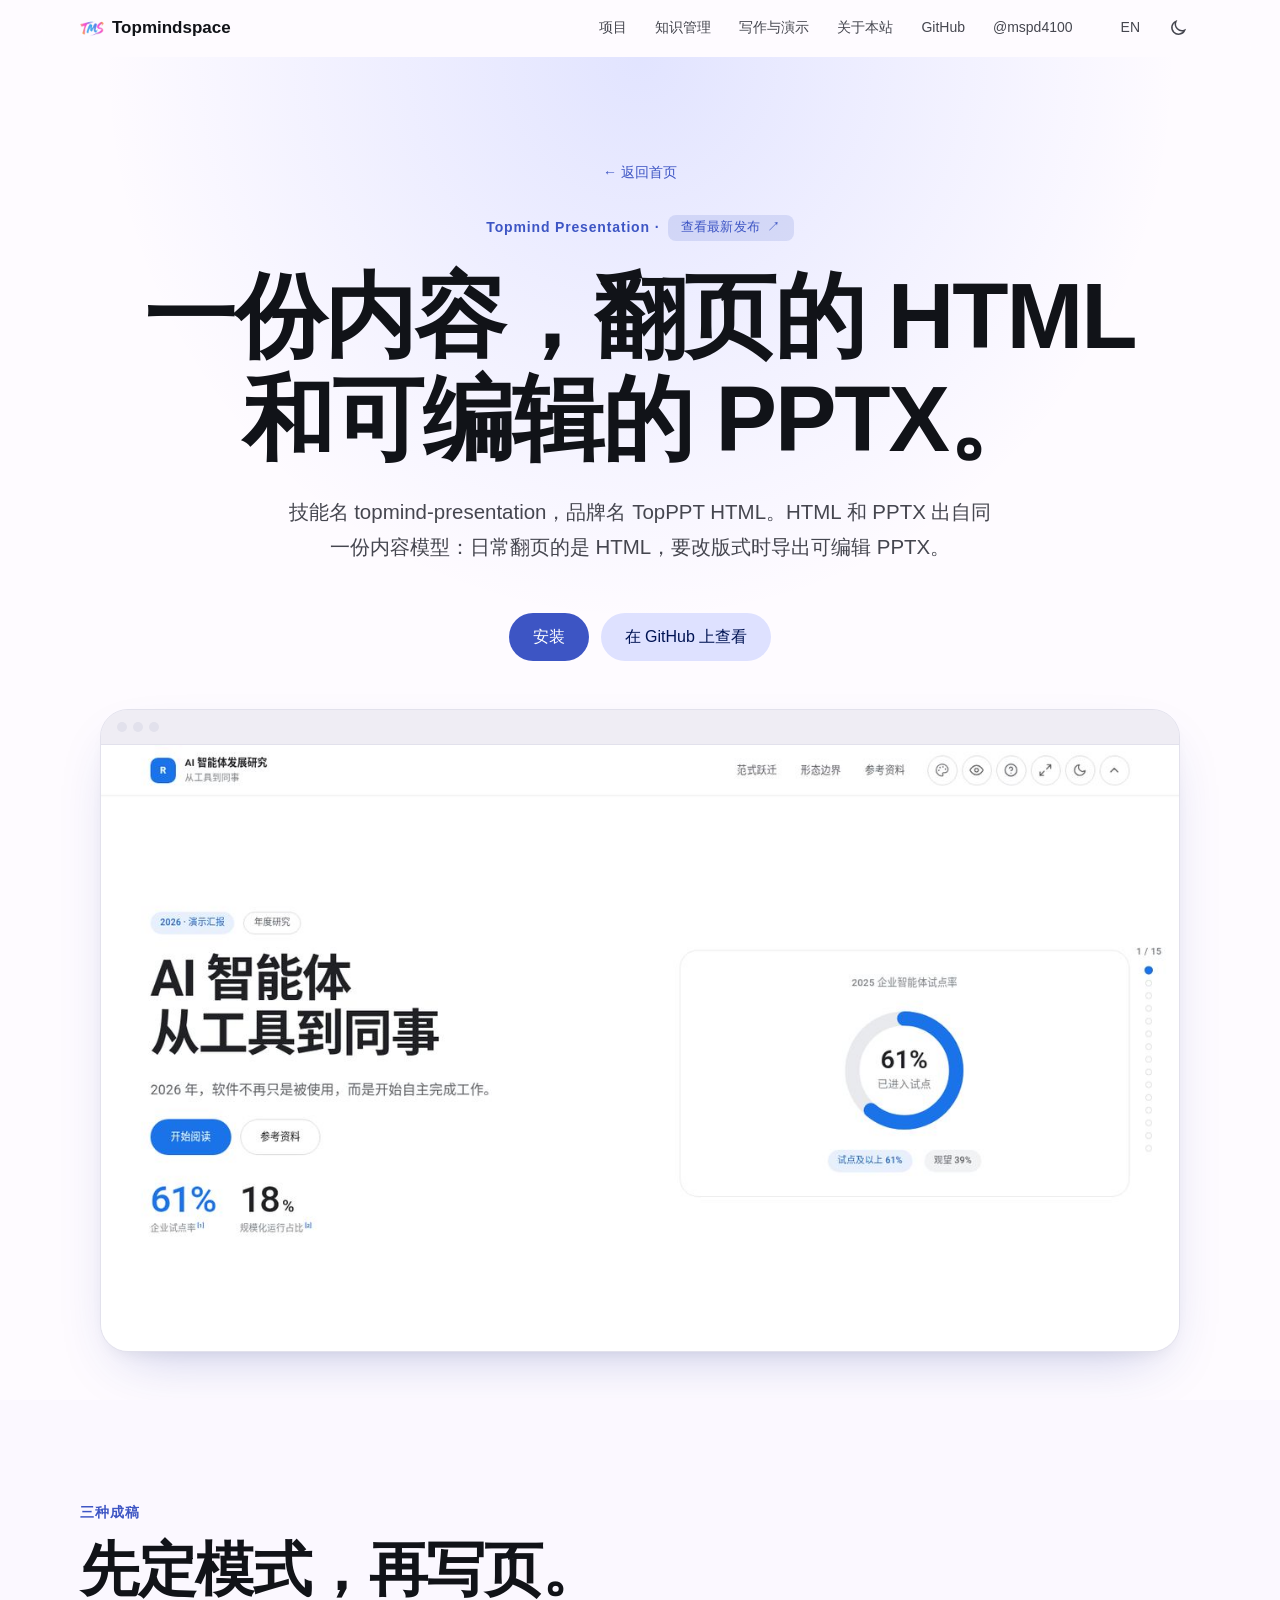
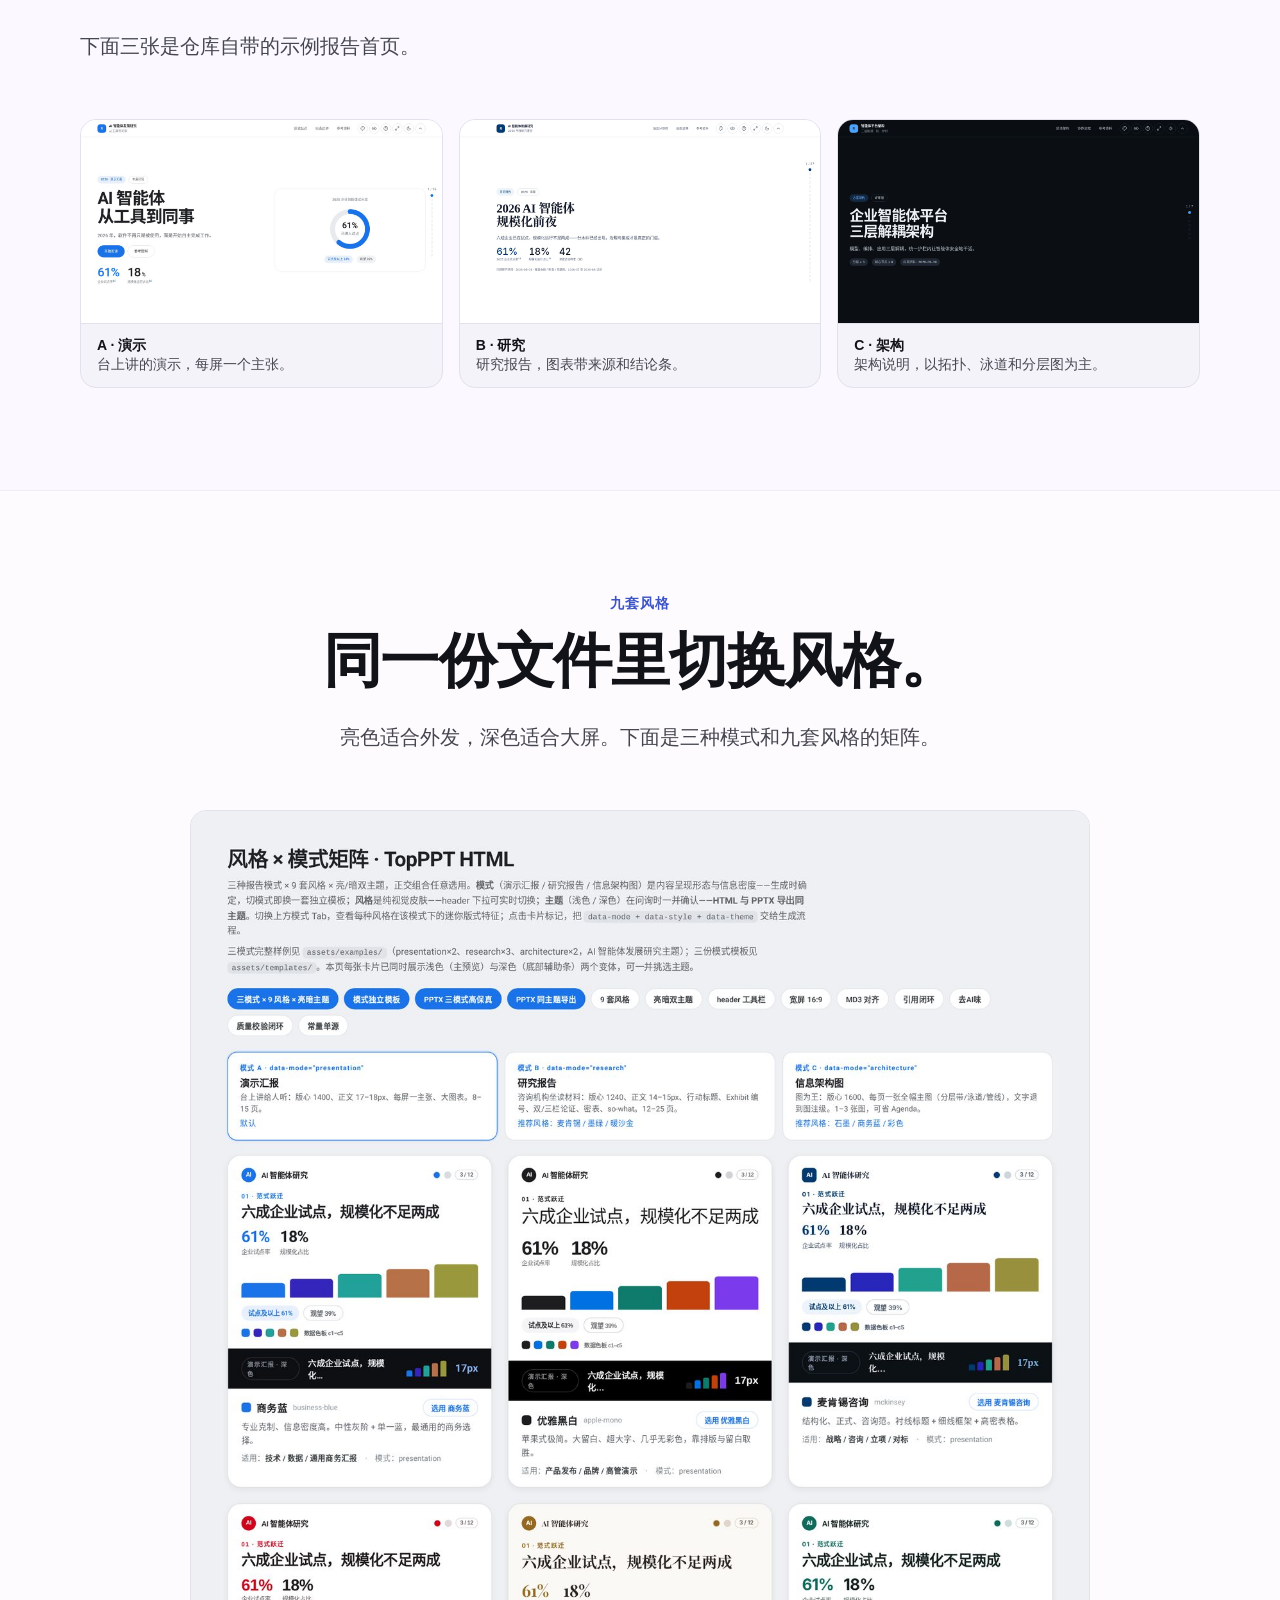
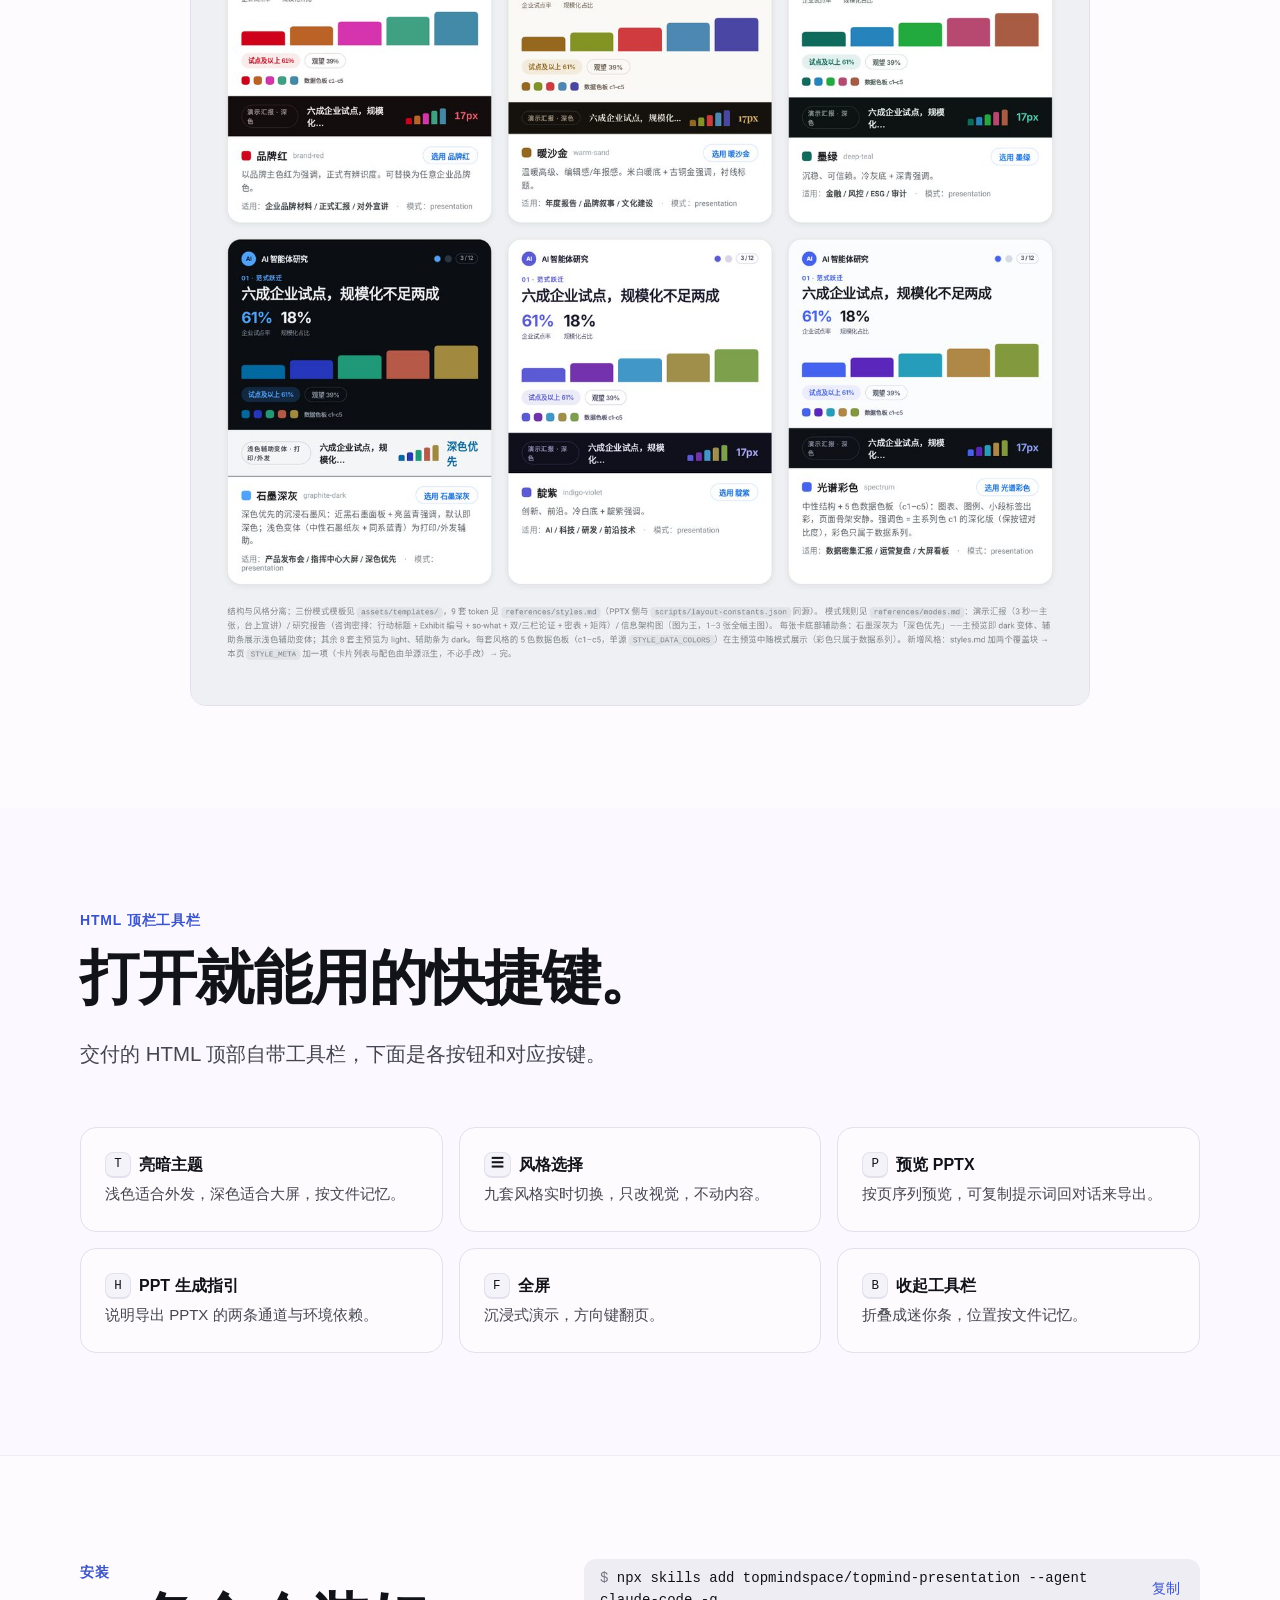
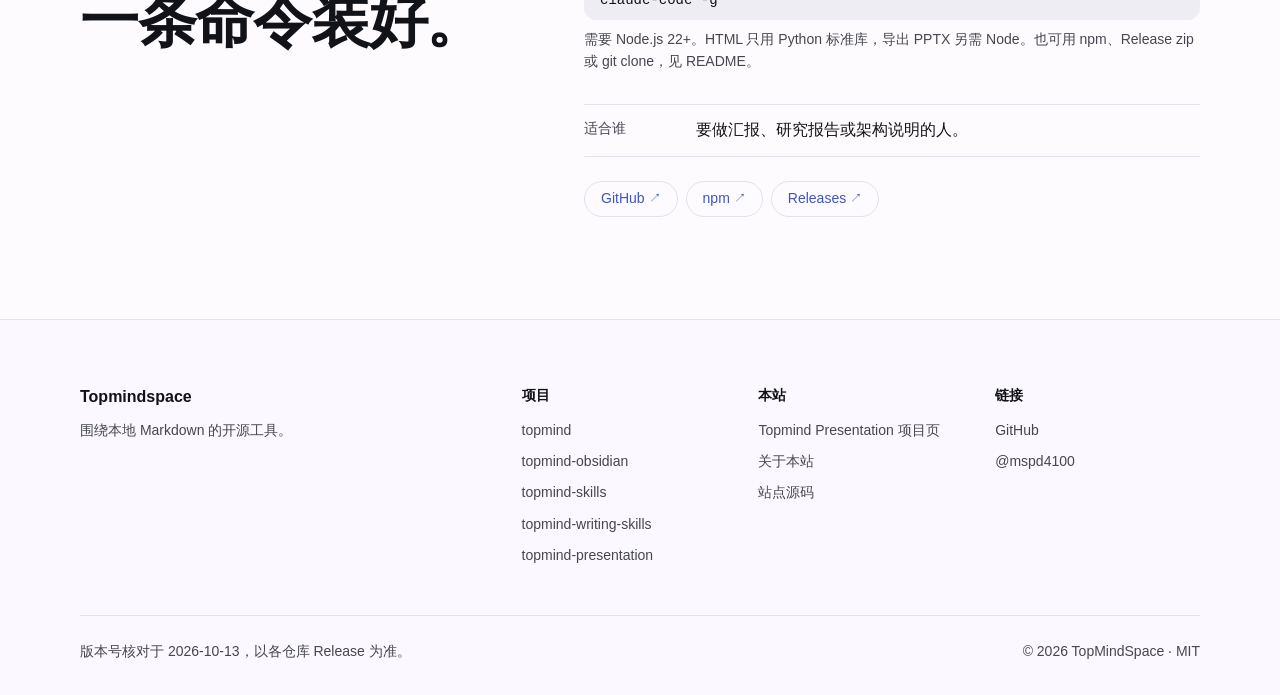
==== commit 994884fd: "site: 全站不写产品版本号——版本标签与 softwareVersion 改为指向 Releases/npm 的链接；check_no_versions.py 全站检查（Obsidian 宿主要求" ====
--- a/presentation/index.html
+++ b/presentation/index.html
@@ -45,7 +45,7 @@
     "@type": "SoftwareApplication",
     "name": "Topmind Presentation",
     "applicationCategory": "DeveloperApplication",
-    "softwareVersion": "0.2.7",
+    "downloadUrl": "https://www.npmjs.com/package/@topmindspace/topmind-presentation",
     "url": "https://github.com/topmindspace/topmind-presentation",
     "publisher": {"@type": "Organization", "name": "TopMindSpace", "url": "https://github.com/topmindspace"}
   }
@@ -87,7 +87,7 @@
         <section class="hero" aria-labelledby="pp-title">
             <div class="wrap">
                 <a class="back" href="../" data-i18n="pp_back">← 返回首页</a>
-                <p class="eyebrow">Topmind Presentation · <span class="tag tag--accent">v0.2.7</span></p>
+                <p class="eyebrow">Topmind Presentation · <a class="tag tag--accent" href="https://github.com/topmindspace/topmind-presentation/releases/latest" target="_blank" rel="noopener noreferrer" data-i18n="link_latest">查看最新发布 ↗</a></p>
                 <h1 id="pp-title" class="display" data-i18n="pp_title">一份内容，翻页的 HTML 和可编辑的 PPTX。</h1>
                 <p class="lede" data-i18n="pp_lede">技能名 topmind-presentation，品牌名 TopPPT HTML。HTML 和 PPTX 出自同一份内容模型：日常翻页的是 HTML，要改版式时导出可编辑 PPTX。</p>
                 <div class="hero__cta">
--- a/assets/css/home.css
+++ b/assets/css/home.css
@@ -56,7 +56,7 @@
     /* Spacing (4px grid) */
     --sp-1: 4px; --sp-2: 8px; --sp-3: 12px; --sp-4: 16px; --sp-5: 24px;
     --sp-6: 32px; --sp-7: 48px; --sp-8: 64px; --sp-9: 96px; --sp-10: 144px;
-    --section-y: clamp(80px, 11vw, 160px);
+    --section-y: clamp(64px, 8vw, 120px);
     --gutter: clamp(20px, 4vw, 40px);
     --max: 1200px;
     --max-text: 720px;
@@ -250,6 +250,36 @@
 }
 .device__bar { display: flex; gap: 6px; padding: 12px 16px; border-bottom: 1px solid var(--outline-variant); background: var(--surface-container-high); }
 .device__bar i { width: 10px; height: 10px; border-radius: 50%; background: var(--outline-variant); }
+/* hero carousel */
+.carousel { position: relative; outline: none; }
+.carousel:focus-visible { box-shadow: var(--shadow-3), 0 0 0 3px var(--primary); }
+.carousel__viewport { position: relative; overflow: hidden; }
+.carousel__track { display: flex; margin: 0; padding: 0; list-style: none; transition: transform 640ms var(--ease-std); will-change: transform; }
+.carousel__slide { flex: 0 0 100%; min-width: 0; position: relative; aspect-ratio: 16 / 9; background: var(--surface-container); display: grid; place-items: center; }
+.carousel__slide img { width: 100%; height: 100%; object-fit: contain; display: block; }
+.carousel__cap {
+    position: absolute; left: var(--sp-4); bottom: var(--sp-4); max-width: calc(100% - 2 * var(--sp-4));
+    margin: 0; padding: 6px 12px; border-radius: var(--shape-full);
+    font: 500 13px/1.4 var(--font-sans); color: #fff; background: rgba(17, 19, 24, 0.62);
+    backdrop-filter: blur(6px); -webkit-backdrop-filter: blur(6px);
+}
+.carousel__btn {
+    position: absolute; top: 50%; translate: 0 -50%; width: 40px; height: 40px; border: 0; border-radius: 50%;
+    display: grid; place-items: center; cursor: pointer; color: var(--on-surface);
+    background: color-mix(in srgb, var(--surface) 82%, transparent); box-shadow: var(--shadow-1);
+    opacity: 0.0; transition: opacity var(--dur-m) var(--ease-std), background var(--dur-s);
+}
+.carousel:hover .carousel__btn, .carousel:focus-within .carousel__btn { opacity: 1; }
+.carousel__btn:hover { background: var(--surface); }
+.carousel__btn--prev { left: var(--sp-3); } .carousel__btn--next { right: var(--sp-3); }
+.carousel__btn svg { width: 20px; height: 20px; fill: none; stroke: currentColor; stroke-width: 2.2; stroke-linecap: round; stroke-linejoin: round; }
+.carousel__dots { display: flex; justify-content: center; gap: 6px; padding: 10px 0 12px; background: var(--surface-container-high); }
+.carousel__dot { width: 8px; height: 8px; padding: 0; border: 0; border-radius: var(--shape-full); background: var(--outline-variant); cursor: pointer; transition: width var(--dur-m) var(--ease-std), background var(--dur-s); }
+.carousel__dot[aria-selected="true"] { width: 22px; background: var(--primary); }
+@media (hover: none) { .carousel__btn { opacity: 1; width: 34px; height: 34px; } }
+@media (max-width: 560px) { .carousel__cap { font-size: 12px; left: var(--sp-2); bottom: var(--sp-2); } .carousel__btn { display: none; } }
+@media (prefers-reduced-motion: reduce) { .carousel__track { transition: none; } }
+
 .hero__stats { display: flex; flex-wrap: wrap; justify-content: center; gap: var(--sp-2) var(--sp-7); margin-top: var(--sp-7); }
 .stat { text-align: center; }
 .stat b { display: block; font: 600 clamp(28px, 3.4vw, 40px)/1.1 var(--font-sans); letter-spacing: var(--tracking-tight); }
@@ -309,7 +339,7 @@
 
 /* ---------- 13. Product blocks ---------- */
 .product { display: grid; grid-template-columns: minmax(0, 5fr) minmax(0, 7fr); gap: clamp(32px, 5vw, 72px); align-items: start; }
-.product + .product, .product + .duo, .duo + .compare { margin-top: clamp(64px, 9vw, 120px); }
+.product + .product, .skills + .product, .product + .duo, .duo + .compare { margin-top: clamp(48px, 6vw, 88px); }
 .product--flip { grid-template-columns: minmax(0, 7fr) minmax(0, 5fr); }
 .product--flip .product__media { order: -1; }
 .product__head { display: flex; flex-wrap: wrap; align-items: center; gap: var(--sp-3); margin-bottom: var(--sp-4); }
@@ -325,7 +355,7 @@
 
 /* Facts list (definition rows) */
 .facts { margin-top: var(--sp-6); border-top: 1px solid var(--outline-variant); }
-.facts__row { display: grid; grid-template-columns: 96px 1fr; gap: var(--sp-4); padding: var(--sp-4) 0; border-bottom: 1px solid var(--outline-variant); }
+.facts__row { display: grid; grid-template-columns: 96px 1fr; gap: var(--sp-4); padding: var(--sp-3) 0; border-bottom: 1px solid var(--outline-variant); }
 .facts dt { font: var(--type-label); color: var(--on-surface-variant); padding-top: 2px; }
 .facts dd { min-width: 0; }
 @media (max-width: 520px) { .facts__row { grid-template-columns: 1fr; gap: var(--sp-2); } }
@@ -359,10 +389,13 @@
 .compare td { color: var(--on-surface); }
 
 /* Skills grid */
-.skills { display: grid; grid-template-columns: repeat(3, 1fr); gap: var(--sp-4); margin-top: clamp(40px, 5vw, 64px); }
-.skill { padding: var(--sp-5); border-radius: var(--shape-lg); background: var(--surface-container); display: flex; flex-direction: column; gap: var(--sp-2); }
+.skills { display: grid; grid-template-columns: repeat(4, 1fr); gap: var(--sp-3); margin-top: clamp(28px, 3.5vw, 44px); }
+.skill { padding: var(--sp-4); border-radius: var(--shape-lg); background: var(--surface-container); display: flex; flex-direction: column; gap: var(--sp-1); }
+.skill--new { box-shadow: inset 0 0 0 1.5px var(--primary, #0B57D0); }
+.skill--combo { background: transparent; box-shadow: inset 0 0 0 1px var(--outline-variant); }
 .skill__name { display: flex; align-items: center; justify-content: space-between; gap: var(--sp-2); font: 500 15px/1.4 var(--font-mono); }
-.skill__desc { color: var(--on-surface-variant); font-size: 15px; line-height: 1.6; }
+.skill__desc { color: var(--on-surface-variant); font-size: 14px; line-height: 1.55; }
+@media (max-width: 1100px) { .skills { grid-template-columns: repeat(3, 1fr); } }
 @media (max-width: 900px) { .skills { grid-template-columns: 1fr 1fr; } }
 @media (max-width: 560px) { .skills { grid-template-columns: 1fr; } }
 
@@ -439,3 +472,33 @@
 @media (max-width: 720px) { .samples--two { grid-auto-flow: row; grid-template-columns: 1fr 1fr; grid-auto-columns: auto; overflow: visible; } }
 .hero .back { display: inline-flex; }
 .hero .eyebrow .tag { margin-left: var(--sp-1); }
+
+/* ---------- 20. Refinements (2026-10-14): calmer rhythm, softer surfaces, consistent hover ---------- */
+body { line-height: 1.65; font-feature-settings: "palt" 1, "kern" 1; }
+.display { line-height: 1.12; }
+.headline { line-height: 1.22; }
+.lede, .body { line-height: 1.7; }
+.eyebrow { text-transform: none; letter-spacing: 0.06em; font-weight: 600; }
+.section__head { margin-bottom: clamp(32px, 4.5vw, 56px); }
+.section + .section:not(.section--tonal) { border-top: 1px solid color-mix(in srgb, var(--outline-variant) 55%, transparent); }
+.hero { padding-top: clamp(56px, 8vw, 112px); padding-bottom: var(--sp-7); }
+.hero__visual { margin-top: var(--sp-7); }
+.hero__stats { margin-top: var(--sp-6); }
+.stat b { background: linear-gradient(100deg, var(--on-surface) 30%, var(--primary)); -webkit-background-clip: text; background-clip: text; color: transparent; }
+
+.tile, .skill, .card, .shot {
+    transition: transform var(--dur-m) var(--ease-std), box-shadow var(--dur-m) var(--ease-std),
+                background var(--dur-s) var(--ease-std), border-color var(--dur-s);
+}
+.tile { border: 1px solid transparent; }
+.tile:hover { border-color: color-mix(in srgb, var(--primary) 22%, transparent); box-shadow: var(--shadow-3); }
+.skill { border: 1px solid transparent; }
+.skill:hover { transform: translateY(-2px); background: var(--surface-container-high); border-color: color-mix(in srgb, var(--primary) 18%, transparent); }
+.skill--combo:hover { background: var(--surface-container-low); }
+.card:hover { border-color: color-mix(in srgb, var(--primary) 26%, var(--outline-variant)); box-shadow: var(--shadow-1); }
+.shot { border-radius: var(--shape-lg); overflow: hidden; }
+.shot:hover { transform: translateY(-2px); box-shadow: var(--shadow-3); }
+.tag { letter-spacing: 0.01em; }
+@media (prefers-reduced-motion: reduce) {
+    .tile:hover, .skill:hover, .shot:hover { transform: none; }
+}
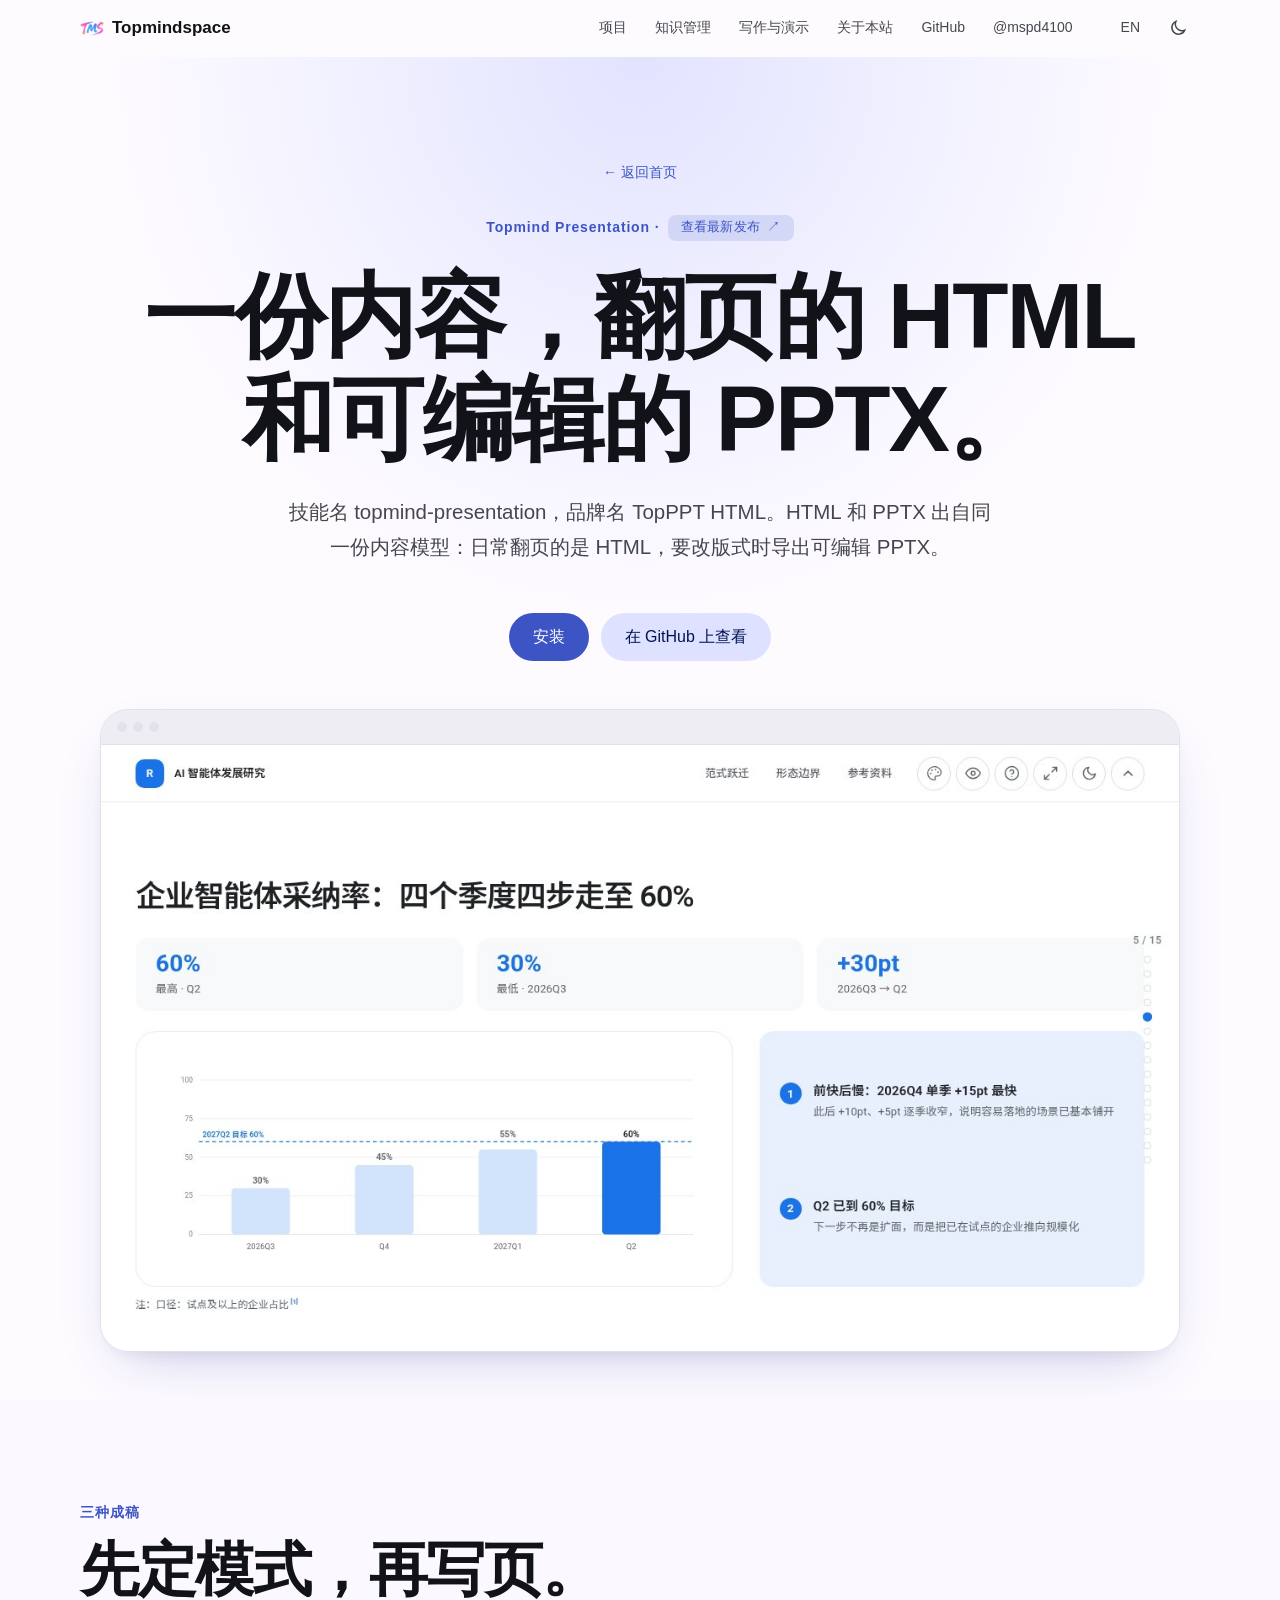
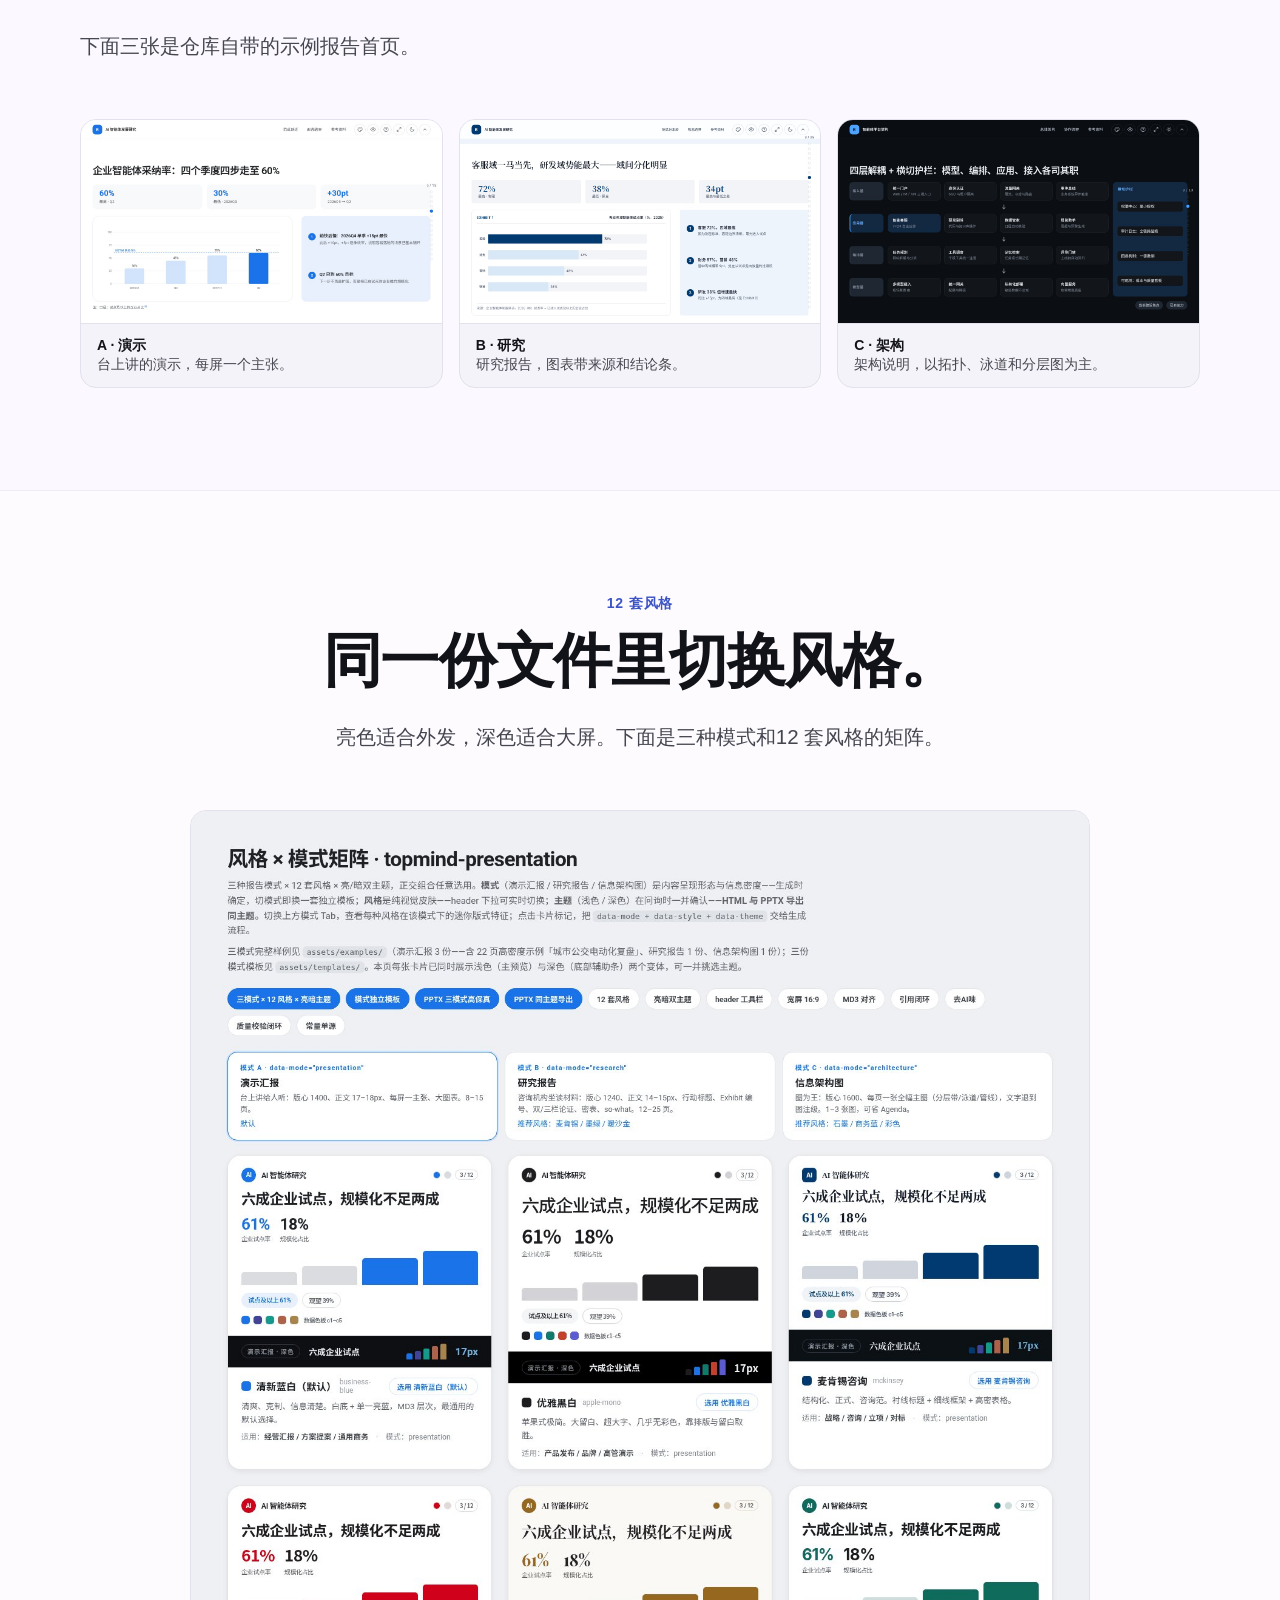
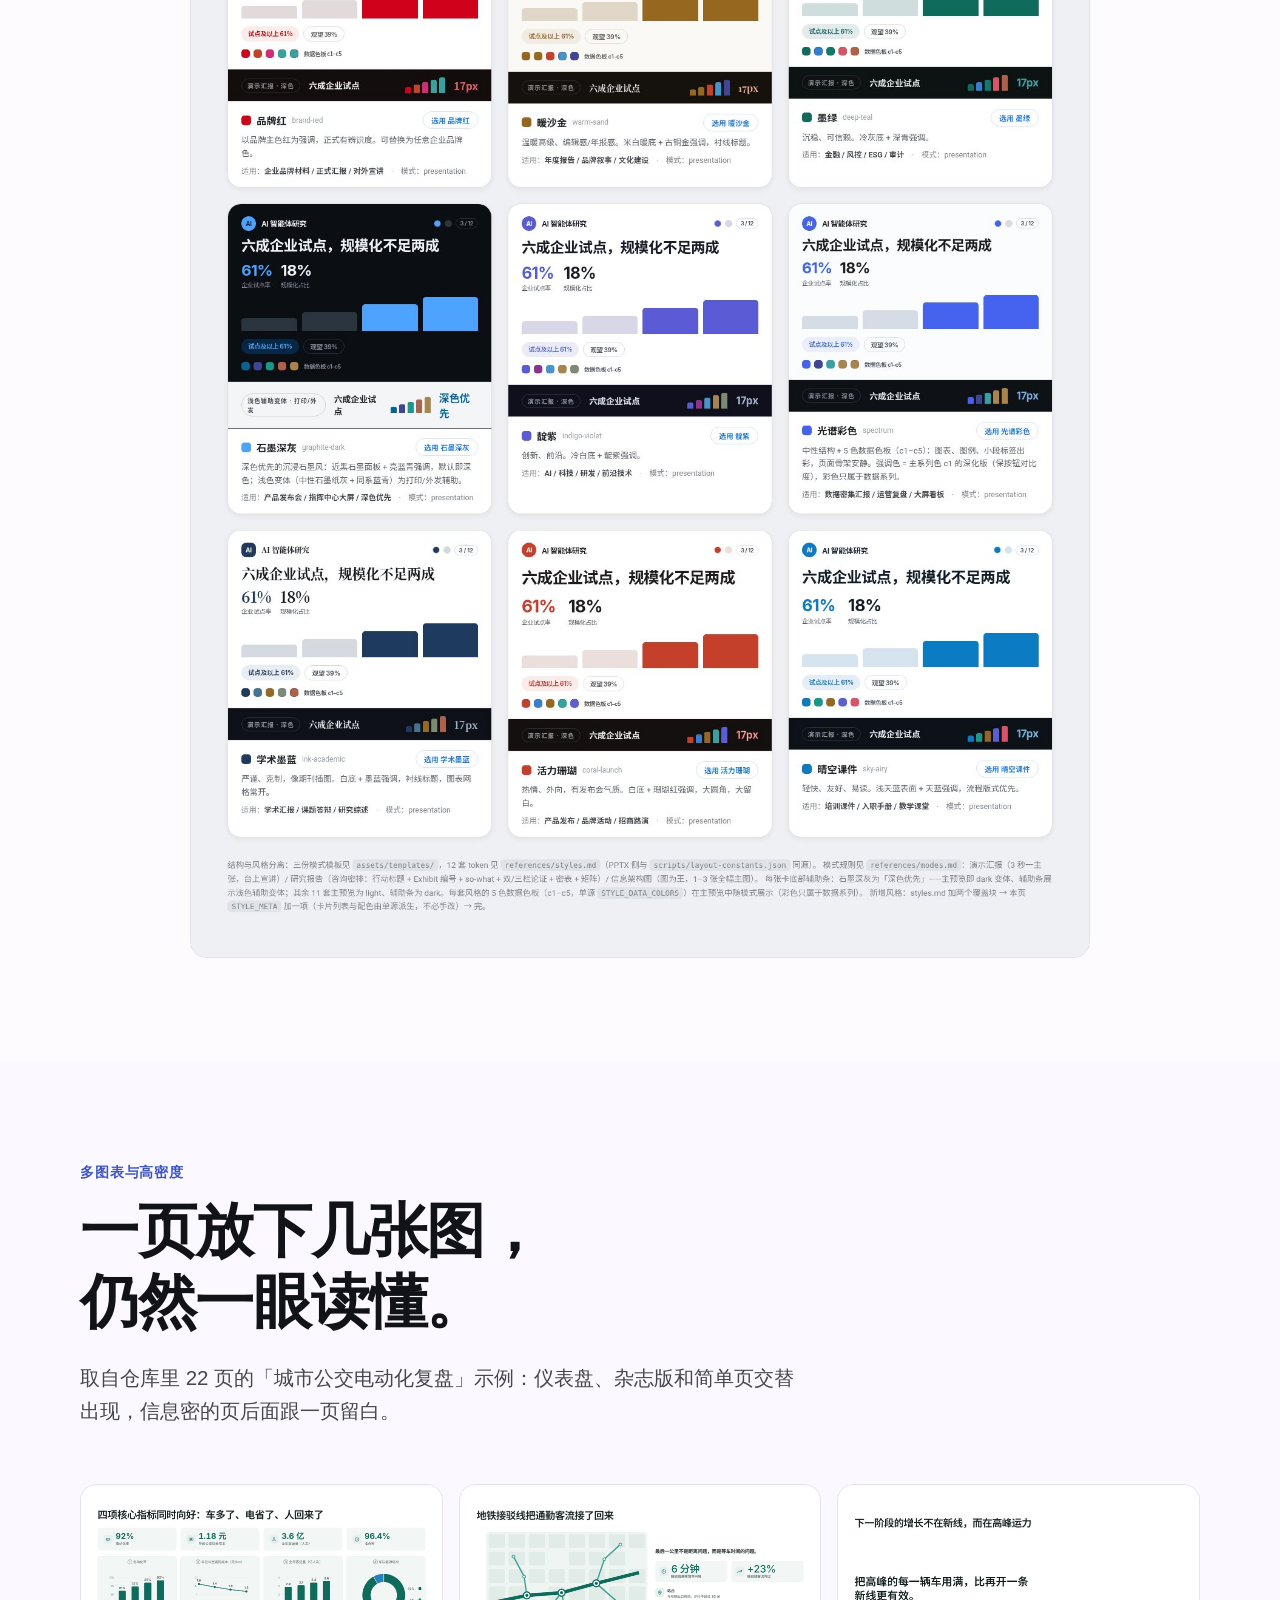
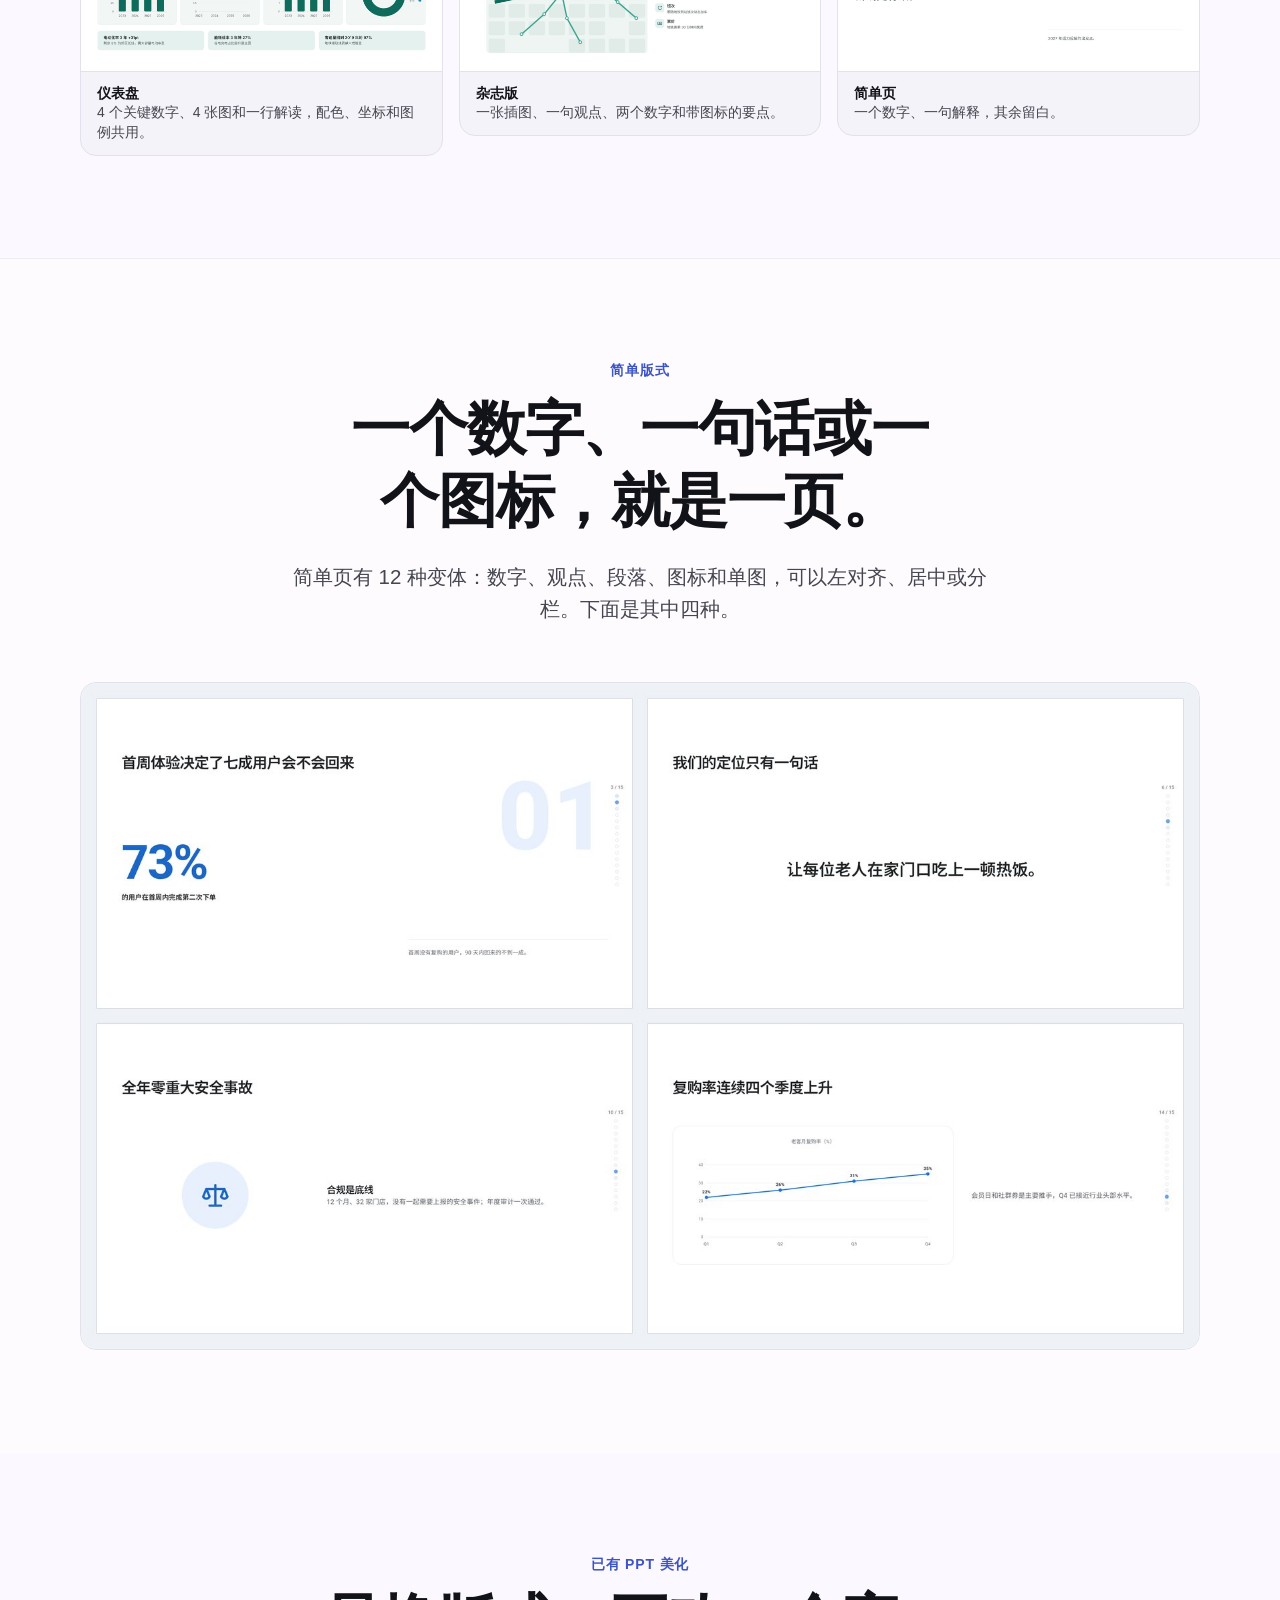
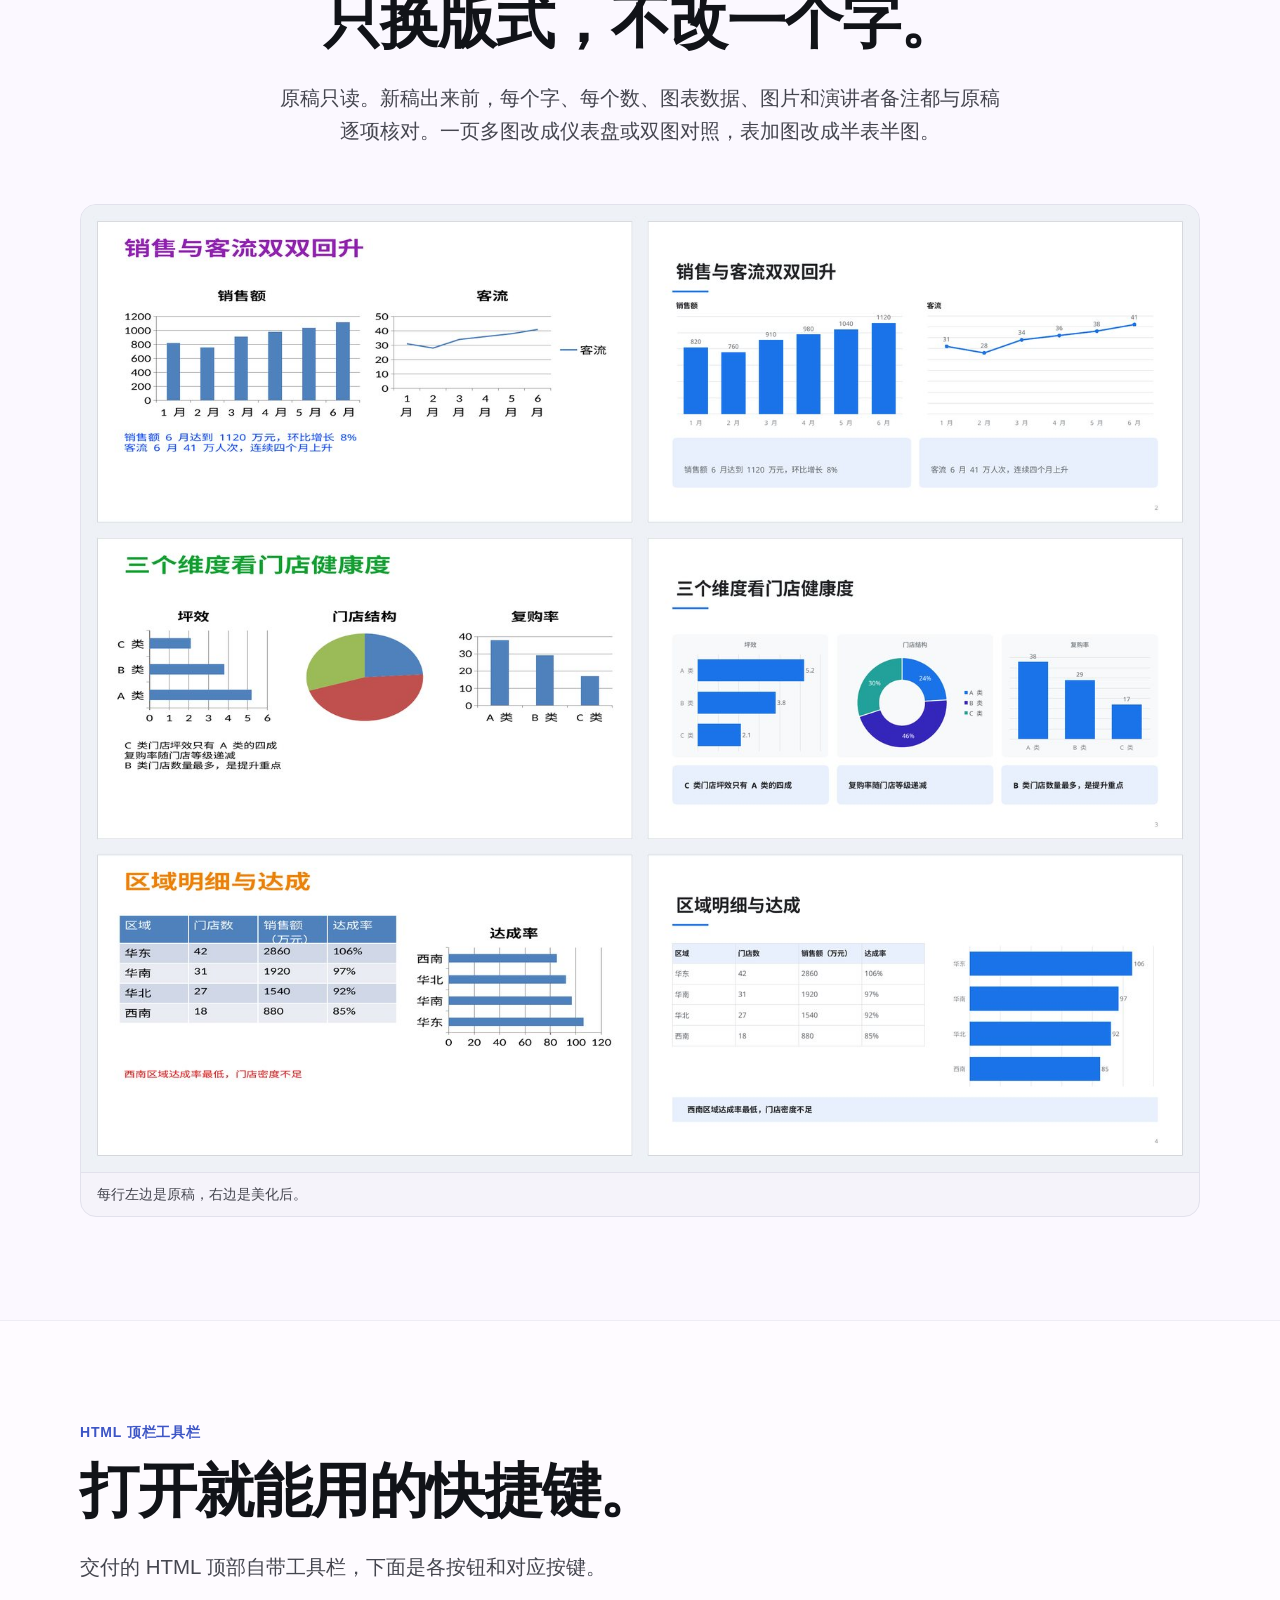
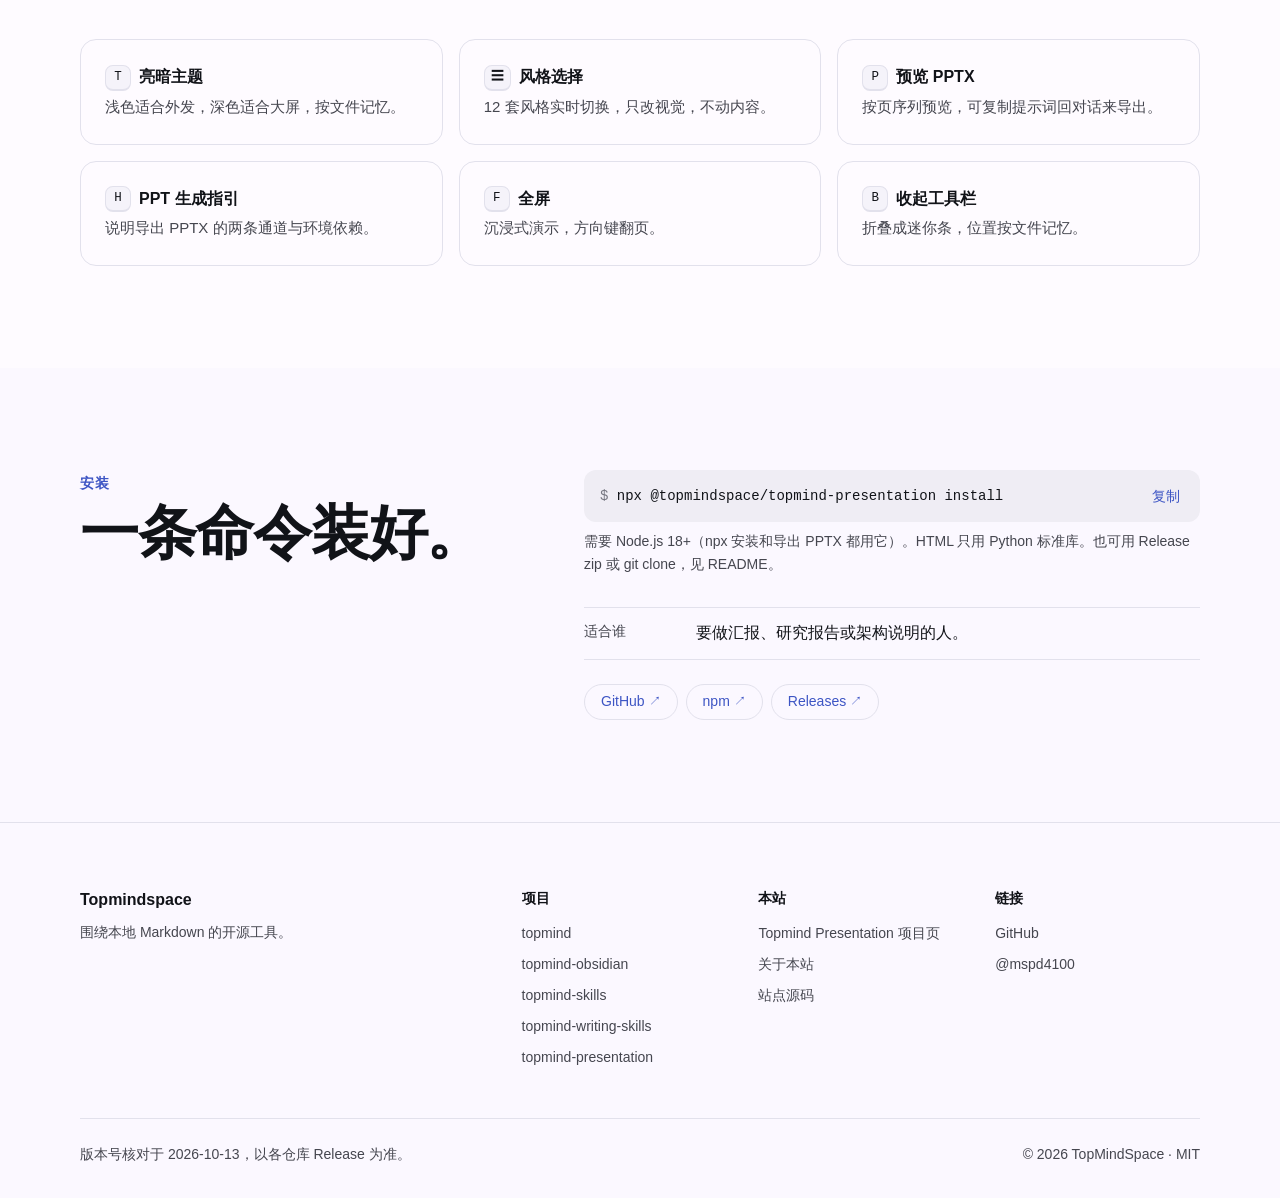
==== commit 233c0143: "presentation：同步 M13——新增多图表 / 高密度、简单版式、已有 PPT 美化（#beautify）三节与截图，风格总览更新为 12 套；安装命令改为已验证的 npx @topmind" ====
--- a/presentation/index.html
+++ b/presentation/index.html
@@ -4,14 +4,14 @@
   <meta charset="UTF-8">
   <meta name="viewport" content="width=device-width, initial-scale=1.0">
   <title data-i18n="pp_meta_title">Topmind Presentation｜HTML 幻灯片与可编辑 PPTX</title>
-  <meta name="description" data-i18n-meta="content:pp_meta_description" content="Topmind Presentation 做正式商务演示：台上演示、研究报告、架构说明。日常交付可翻页 HTML，需要时导出可编辑 PPTX，九套风格。">
+  <meta name="description" data-i18n-meta="content:pp_meta_description" content="Topmind Presentation 做正式商务演示：台上演示、研究报告、架构说明。日常交付可翻页 HTML，需要时导出可编辑 PPTX，12 套风格。">
   <meta name="author" content="TopMindSpace">
   <meta name="robots" content="index, follow">
   <meta name="theme-color" content="#fefbff">
   <link rel="canonical" href="https://topmindspace.github.io/presentation/">
 
   <meta property="og:title" data-i18n-meta="content:pp_meta_title" content="Topmind Presentation｜HTML 幻灯片与可编辑 PPTX">
-  <meta property="og:description" data-i18n-meta="content:pp_meta_description" content="Topmind Presentation 做正式商务演示：台上演示、研究报告、架构说明。日常交付可翻页 HTML，需要时导出可编辑 PPTX，九套风格。">
+  <meta property="og:description" data-i18n-meta="content:pp_meta_description" content="Topmind Presentation 做正式商务演示：台上演示、研究报告、架构说明。日常交付可翻页 HTML，需要时导出可编辑 PPTX，12 套风格。">
   <meta property="og:type" content="website">
   <meta property="og:url" content="https://topmindspace.github.io/presentation/">
   <meta property="og:image" content="https://topmindspace.github.io/assets/img/presentation/sample-presentation.jpg">
@@ -21,7 +21,7 @@
 
   <meta name="twitter:card" content="summary_large_image">
   <meta name="twitter:title" data-i18n-meta="content:pp_meta_title" content="Topmind Presentation｜HTML 幻灯片与可编辑 PPTX">
-  <meta name="twitter:description" data-i18n-meta="content:pp_meta_description" content="Topmind Presentation 做正式商务演示：台上演示、研究报告、架构说明。日常交付可翻页 HTML，需要时导出可编辑 PPTX，九套风格。">
+  <meta name="twitter:description" data-i18n-meta="content:pp_meta_description" content="Topmind Presentation 做正式商务演示：台上演示、研究报告、架构说明。日常交付可翻页 HTML，需要时导出可编辑 PPTX，12 套风格。">
   <meta name="twitter:image" content="https://topmindspace.github.io/assets/img/presentation/sample-presentation.jpg">
   <meta name="twitter:site" content="@mspd4100">
 
@@ -121,17 +121,59 @@
         <section class="section" aria-labelledby="styles-title">
             <div class="wrap">
                 <div class="section__head section__head--center reveal">
-                    <span class="eyebrow" data-i18n="pp_styles_eyebrow">九套风格</span>
+                    <span class="eyebrow" data-i18n="pp_styles_eyebrow">12 套风格</span>
                     <h2 id="styles-title" class="headline" data-i18n="pp_styles_title">同一份文件里切换风格。</h2>
-                    <p class="body" data-i18n="pp_styles_lead">亮色适合外发，深色适合大屏。下面是三种模式和九套风格的矩阵。</p>
+                    <p class="body" data-i18n="pp_styles_lead">亮色适合外发，深色适合大屏。下面是三种模式和12 套风格的矩阵。</p>
                 </div>
                 <figure class="matrix shot reveal">
-                    <img src="../assets/img/presentation/theme-overview.jpg" width="1400" height="2329" loading="lazy" data-i18n-attr="alt:pp_styles_alt" alt="Topmind Presentation 风格矩阵：演示、研究、架构三种模式与九套风格">
-                </figure>
-            </div>
-        </section>
-
-        <section class="section section--tonal" aria-labelledby="tool-title">
+                    <img src="../assets/img/presentation/theme-overview.jpg" width="1480" height="2878" loading="lazy" data-i18n-attr="alt:pp_styles_alt" alt="Topmind Presentation 风格矩阵：演示、研究、架构三种模式与12 套风格">
+                </figure>
+            </div>
+        </section>
+
+        <section class="section section--tonal" id="dense" aria-labelledby="dense-title">
+            <div class="wrap">
+                <div class="section__head reveal">
+                    <span class="eyebrow" data-i18n="pp_dense_eyebrow">多图表与高密度</span>
+                    <h2 id="dense-title" class="headline" data-i18n="pp_dense_title">一页放下几张图，仍然一眼读懂。</h2>
+                    <p class="body" data-i18n="pp_dense_lead">取自仓库里 22 页的「城市公交电动化复盘」示例：仪表盘、杂志版和简单页交替出现，信息密的页后面跟一页留白。</p>
+                </div>
+                <ul class="samples">
+                    <li class="reveal"><figure class="shot"><img src="../assets/img/presentation/dense-dashboard.jpg" width="1440" height="743" loading="lazy" data-i18n-attr="alt:pp_dense_dash_alt" alt="仪表盘页：4 个关键数字、4 张图和一行解读"><figcaption><strong data-i18n="pp_dense_dash_t">仪表盘</strong><span data-i18n="pp_dense_dash_d">4 个关键数字、4 张图和一行解读，配色、坐标和图例共用。</span></figcaption></figure></li>
+                    <li class="reveal"><figure class="shot"><img src="../assets/img/presentation/dense-magazine.jpg" width="1440" height="743" loading="lazy" data-i18n-attr="alt:pp_dense_mag_alt" alt="杂志版页：插图、观点句、两个数字和带图标的要点"><figcaption><strong data-i18n="pp_dense_mag_t">杂志版</strong><span data-i18n="pp_dense_mag_d">一张插图、一句观点、两个数字和带图标的要点。</span></figcaption></figure></li>
+                    <li class="reveal"><figure class="shot"><img src="../assets/img/presentation/dense-focus.jpg" width="1440" height="743" loading="lazy" data-i18n-attr="alt:pp_dense_focus_alt" alt="简单页：一个大数字和一句解释"><figcaption><strong data-i18n="pp_dense_focus_t">简单页</strong><span data-i18n="pp_dense_focus_d">一个数字、一句解释，其余留白。</span></figcaption></figure></li>
+                </ul>
+            </div>
+        </section>
+
+        <section class="section" id="simple" aria-labelledby="simple-title">
+            <div class="wrap">
+                <div class="section__head section__head--center reveal">
+                    <span class="eyebrow" data-i18n="pp_simple_eyebrow">简单版式</span>
+                    <h2 id="simple-title" class="headline" data-i18n="pp_simple_title">一个数字、一句话或一个图标，就是一页。</h2>
+                    <p class="body" data-i18n="pp_simple_lead">简单页有 12 种变体：数字、观点、段落、图标和单图，可以左对齐、居中或分栏。下面是其中四种。</p>
+                </div>
+                <figure class="matrix matrix--wide shot reveal">
+                    <img src="../assets/img/presentation/simple-layouts.jpg" width="1672" height="996" loading="lazy" data-i18n-attr="alt:pp_simple_alt" alt="四种简单页：大数字、居中观点句、图标加说明、单图加解读">
+                </figure>
+            </div>
+        </section>
+
+        <section class="section section--tonal" id="beautify" aria-labelledby="beautify-title">
+            <div class="wrap">
+                <div class="section__head section__head--center reveal">
+                    <span class="eyebrow" data-i18n="pp_beautify_eyebrow">已有 PPT 美化</span>
+                    <h2 id="beautify-title" class="headline" data-i18n="pp_beautify_title">只换版式，不改一个字。</h2>
+                    <p class="body" data-i18n="pp_beautify_lead">原稿只读。新稿出来前，每个字、每个数、图表数据、图片和演讲者备注都与原稿逐项核对。一页多图改成仪表盘或双图对照，表加图改成半表半图。</p>
+                </div>
+                <figure class="matrix matrix--wide shot reveal">
+                    <img src="../assets/img/presentation/beautify-before-after.jpg" width="1592" height="1377" loading="lazy" data-i18n-attr="alt:pp_beautify_alt" alt="运营复盘稿三页的美化前后对比：左边原稿，右边美化后">
+                    <figcaption data-i18n="pp_beautify_cap">每行左边是原稿，右边是美化后。</figcaption>
+                </figure>
+            </div>
+        </section>
+
+        <section class="section" aria-labelledby="tool-title">
             <div class="wrap">
                 <div class="section__head reveal">
                     <span class="eyebrow" data-i18n="pp_tool_eyebrow">HTML 顶栏工具栏</span>
@@ -140,7 +182,7 @@
                 </div>
                 <ul class="keys">
                     <li class="key reveal"><p class="key__name"><kbd>T</kbd><span data-i18n="pp_tool_theme">亮暗主题</span></p><p class="key__desc" data-i18n="pp_tool_theme_d">浅色适合外发，深色适合大屏，按文件记忆。</p></li>
-                    <li class="key reveal"><p class="key__name"><kbd>☰</kbd><span data-i18n="pp_tool_style">风格选择</span></p><p class="key__desc" data-i18n="pp_tool_style_d">九套风格实时切换，只改视觉，不动内容。</p></li>
+                    <li class="key reveal"><p class="key__name"><kbd>☰</kbd><span data-i18n="pp_tool_style">风格选择</span></p><p class="key__desc" data-i18n="pp_tool_style_d">12 套风格实时切换，只改视觉，不动内容。</p></li>
                     <li class="key reveal"><p class="key__name"><kbd>P</kbd><span data-i18n="pp_tool_pptx">预览 PPTX</span></p><p class="key__desc" data-i18n="pp_tool_pptx_d">按页序列预览，可复制提示词回对话来导出。</p></li>
                     <li class="key reveal"><p class="key__name"><kbd>H</kbd><span data-i18n="pp_tool_help">PPT 生成指引</span></p><p class="key__desc" data-i18n="pp_tool_help_d">说明导出 PPTX 的两条通道与环境依赖。</p></li>
                     <li class="key reveal"><p class="key__name"><kbd>F</kbd><span data-i18n="pp_tool_full">全屏</span></p><p class="key__desc" data-i18n="pp_tool_full_d">沉浸式演示，方向键翻页。</p></li>
@@ -149,7 +191,7 @@
             </div>
         </section>
 
-        <section class="section" id="install" aria-labelledby="install-title">
+        <section class="section section--tonal" id="install" aria-labelledby="install-title">
             <div class="wrap">
                 <div class="product reveal">
                     <div class="product__text">
@@ -158,10 +200,10 @@
                     </div>
                     <div>
                         <div class="cmd">
-                            <pre><code>npx skills add topmindspace/topmind-presentation --agent claude-code -g</code></pre>
-                            <button class="icon-btn copy-btn" type="button" data-copy="npx skills add topmindspace/topmind-presentation --agent claude-code -g" data-i18n="copy_label" data-i18n-attr="aria-label:copy_aria" aria-label="复制安装命令">复制</button>
+                            <pre><code>npx @topmindspace/topmind-presentation install</code></pre>
+                            <button class="icon-btn copy-btn" type="button" data-copy="npx @topmindspace/topmind-presentation install" data-i18n="copy_label" data-i18n-attr="aria-label:copy_aria" aria-label="复制安装命令">复制</button>
                         </div>
-                        <p class="note" data-i18n="pres_note">需要 Node.js 22+。HTML 只用 Python 标准库，导出 PPTX 另需 Node。也可用 npm、Release zip 或 git clone，见 README。</p>
+                        <p class="note" data-i18n="pres_note">需要 Node.js 18+（npx 安装和导出 PPTX 都用它）。HTML 只用 Python 标准库。也可用 Release zip 或 git clone，见 README。</p>
                         <dl class="facts">
                             <div class="facts__row"><dt data-i18n="lbl_for">适合谁</dt><dd data-i18n="pres_for">要做汇报、研究报告或架构说明的人。</dd></div>
                         </dl>
--- a/assets/css/home.css
+++ b/assets/css/home.css
@@ -427,6 +427,7 @@
 
 .back { display: inline-flex; align-items: center; gap: var(--sp-1); font: var(--type-label); margin-bottom: var(--sp-6); }
 .matrix { max-width: 900px; margin: 0 auto; }
+.matrix--wide { max-width: 1120px; }  /* 横版拼图（简单页四联、美化前后对比）需要更宽 */
 
 /* ---------- 14. Footer ---------- */
 .footer { background: var(--surface-container-low); border-top: 1px solid var(--outline-variant); padding: var(--sp-8) 0 var(--sp-6); font-size: 14px; }
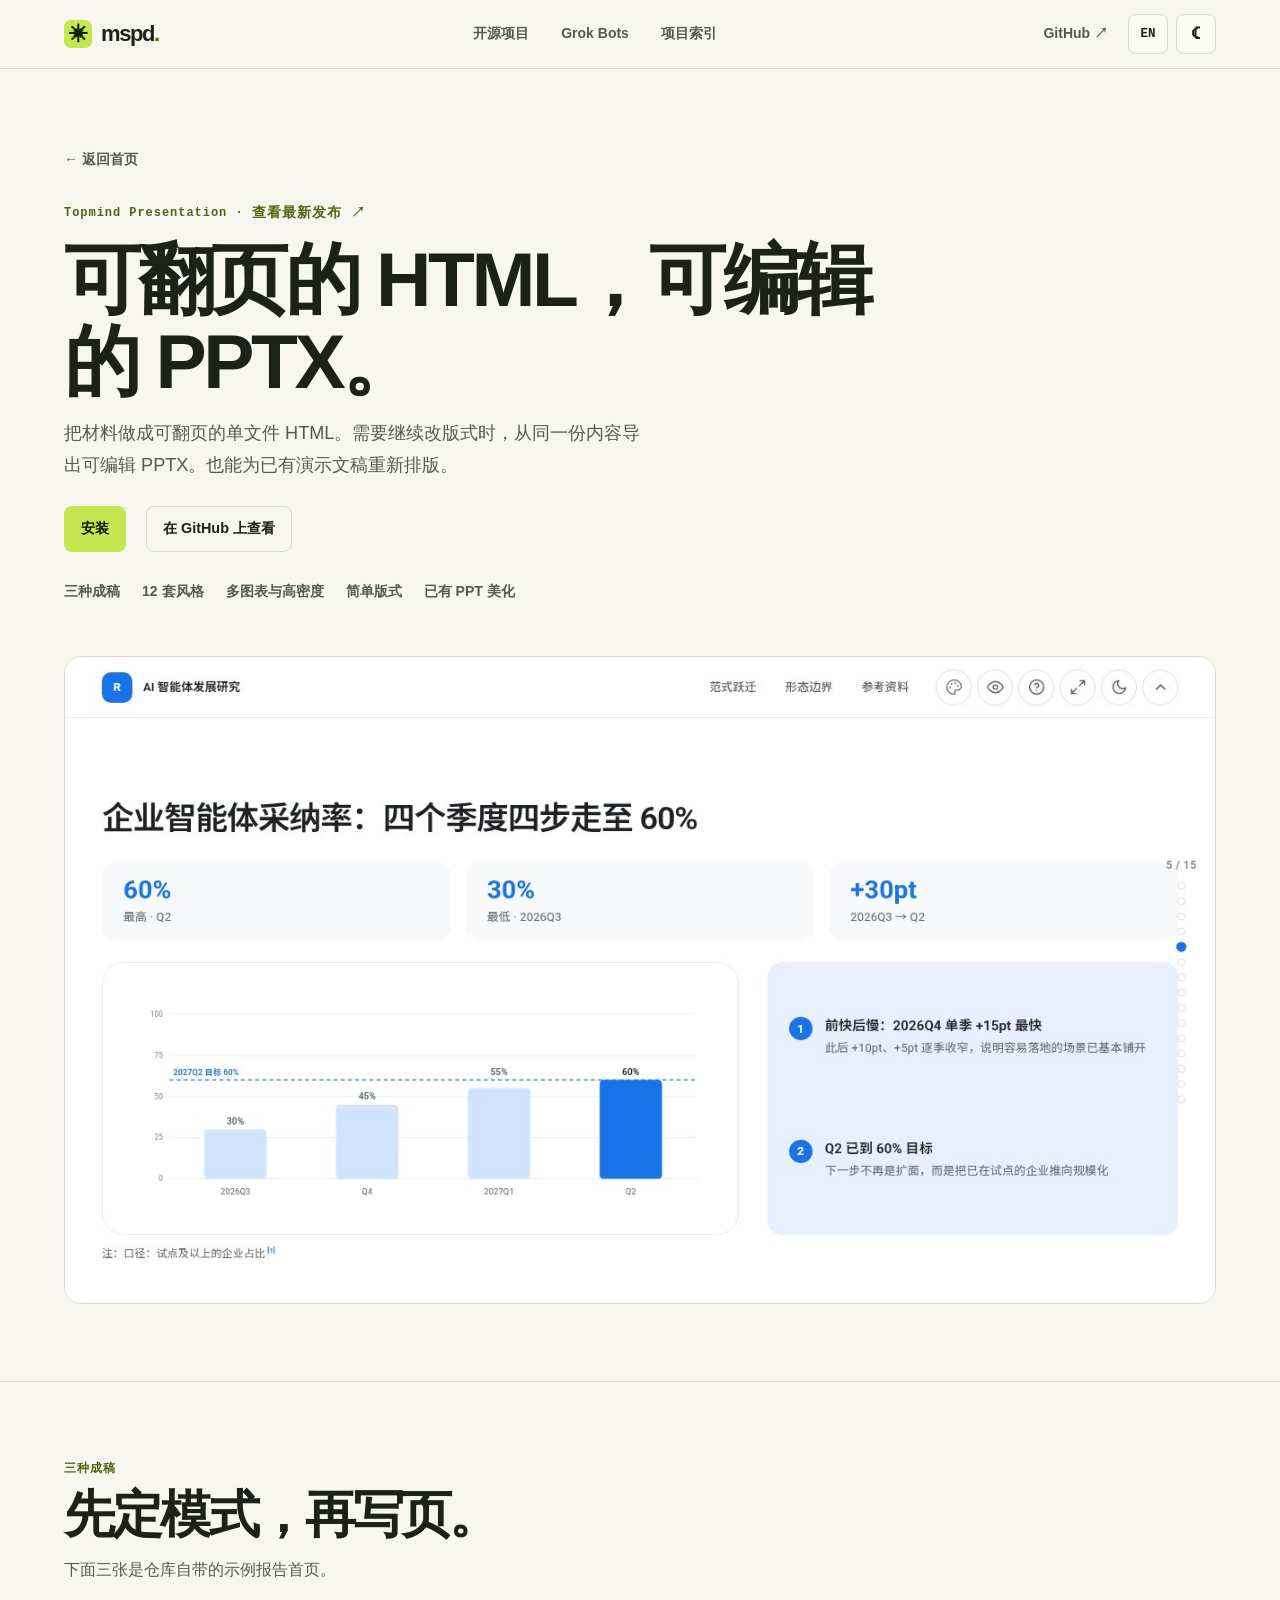
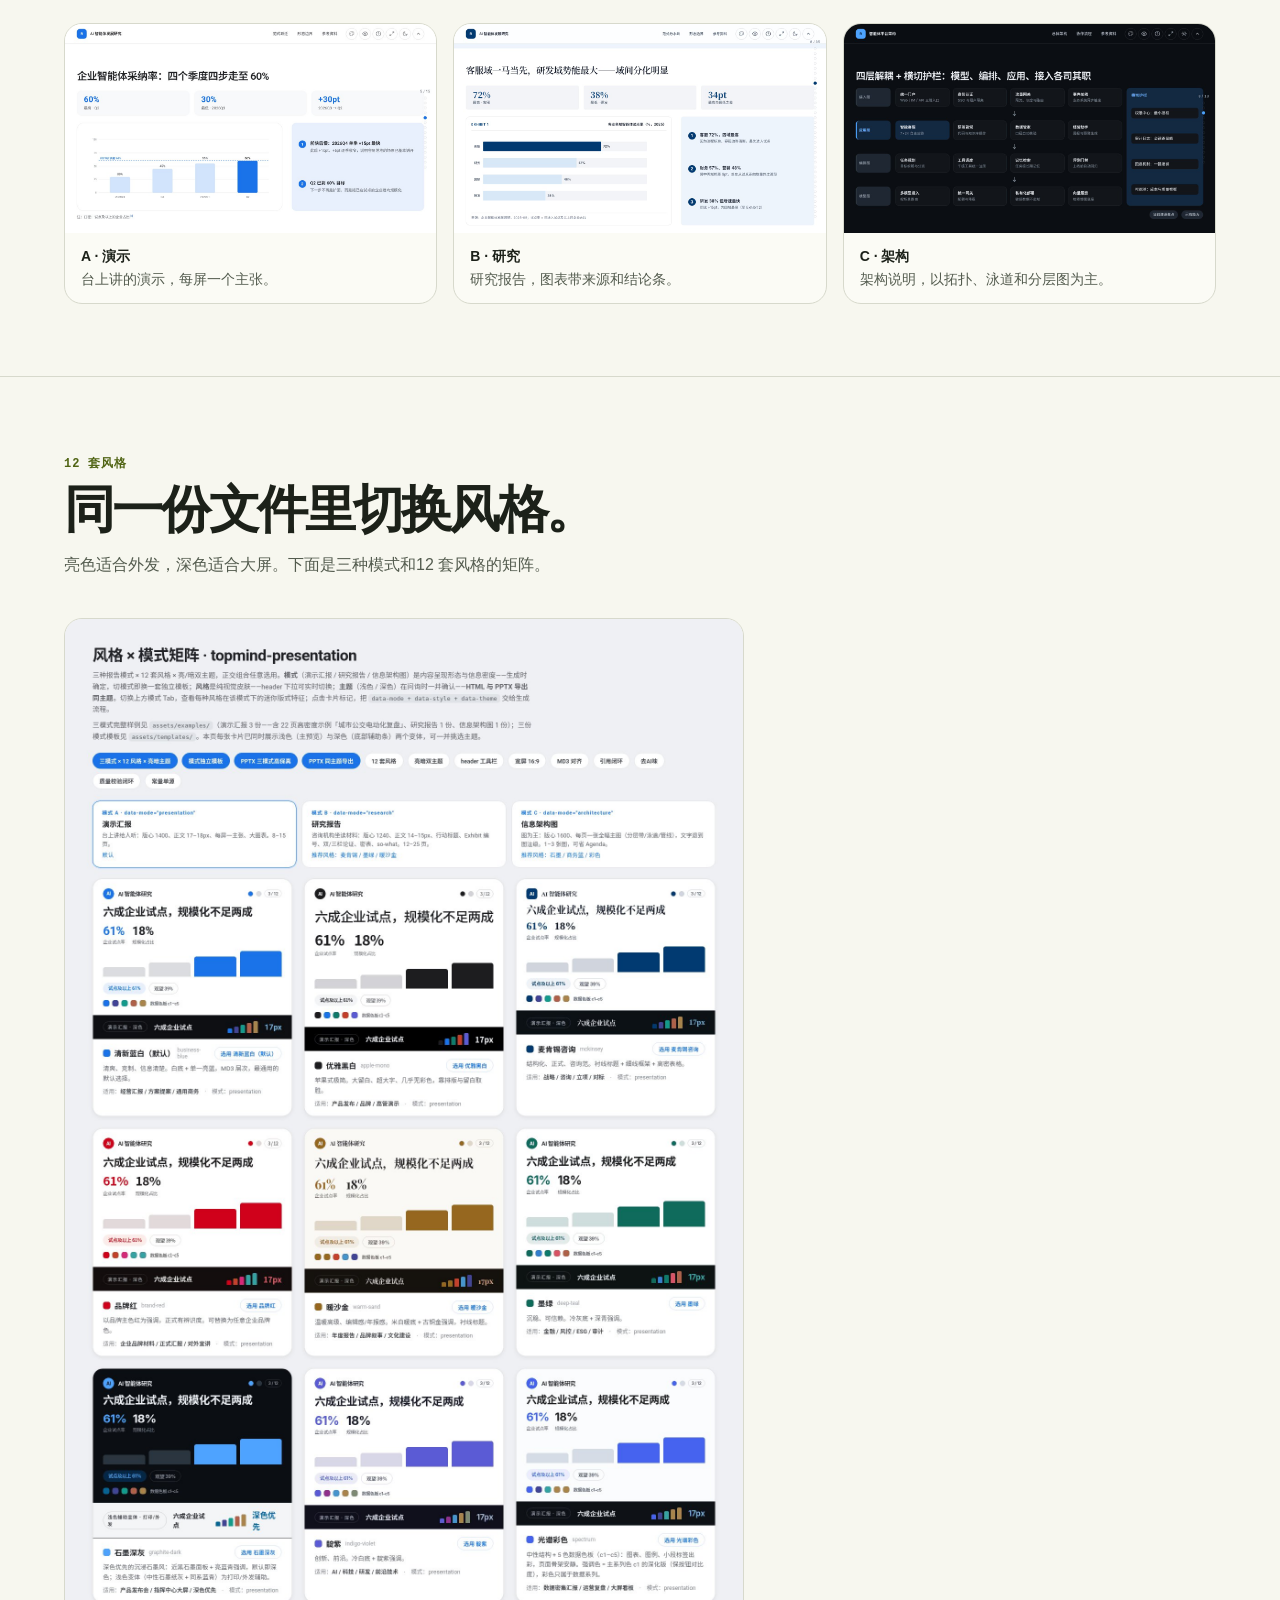
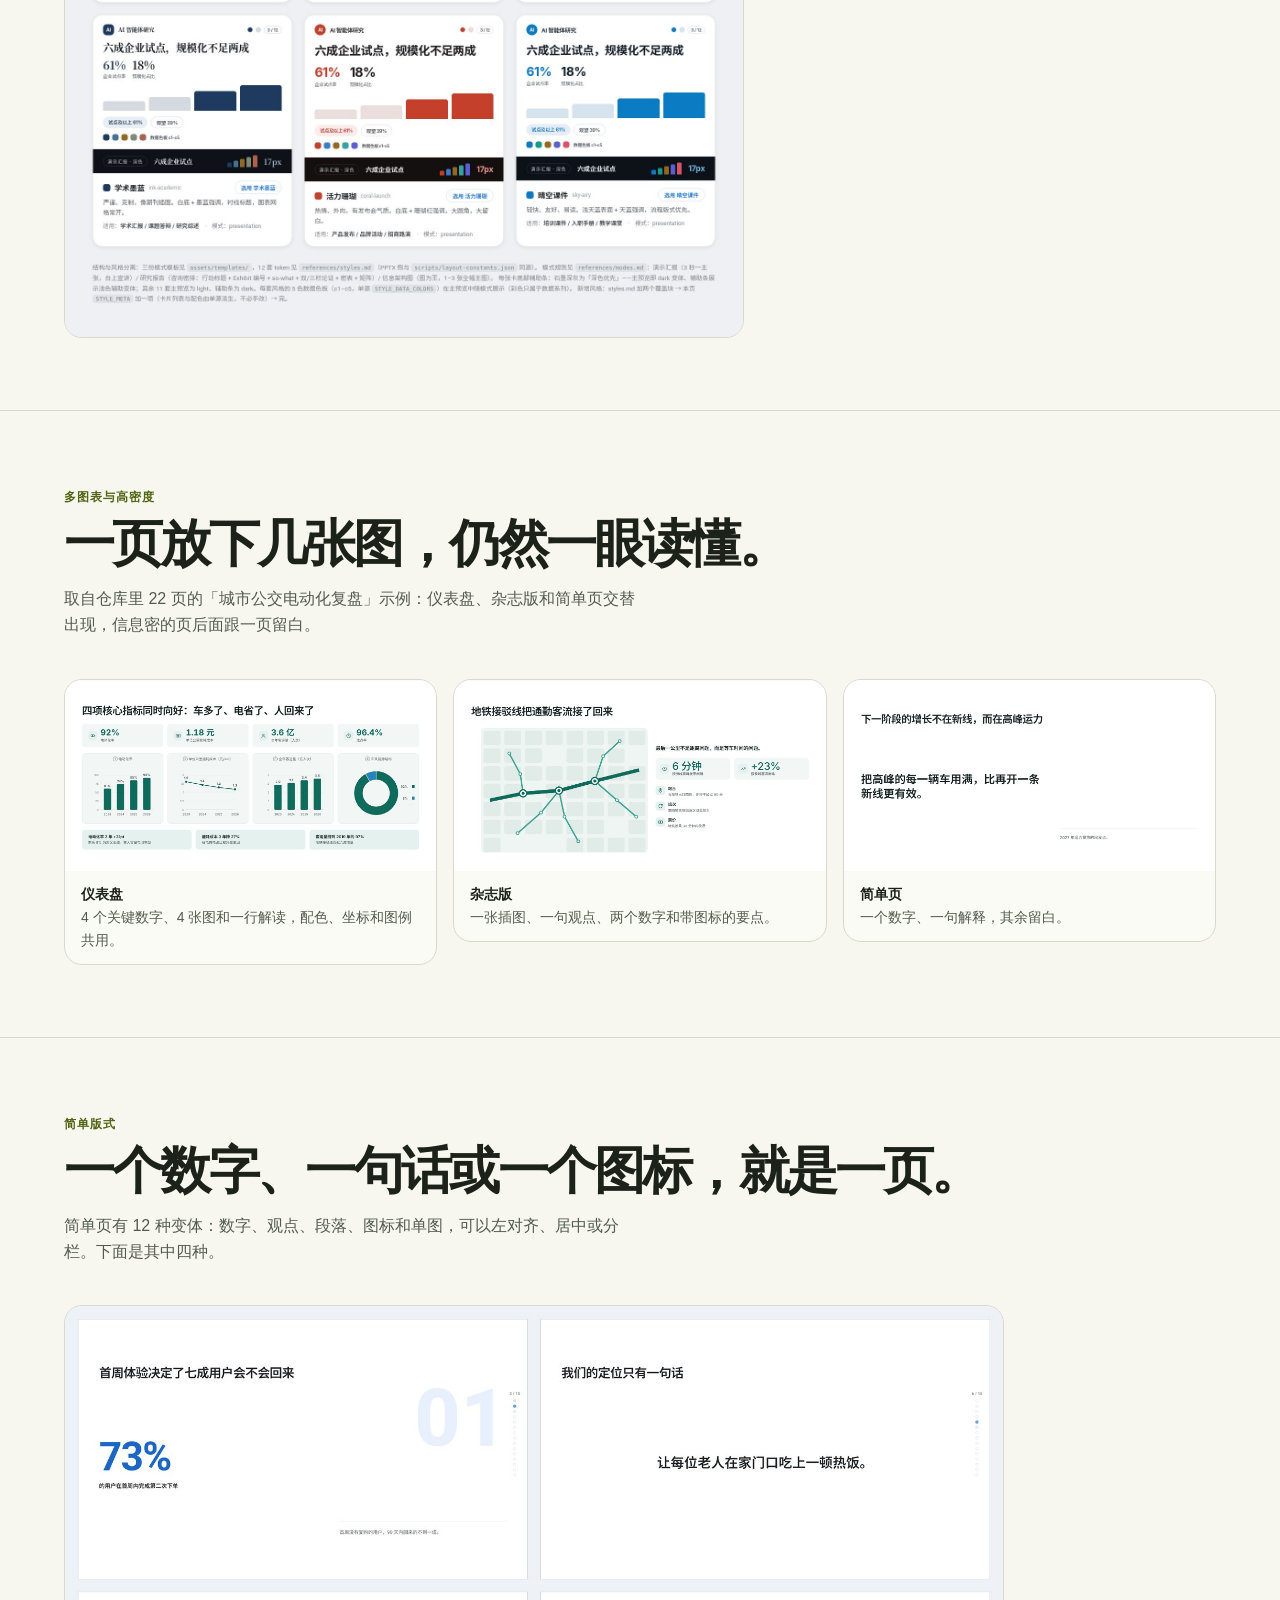
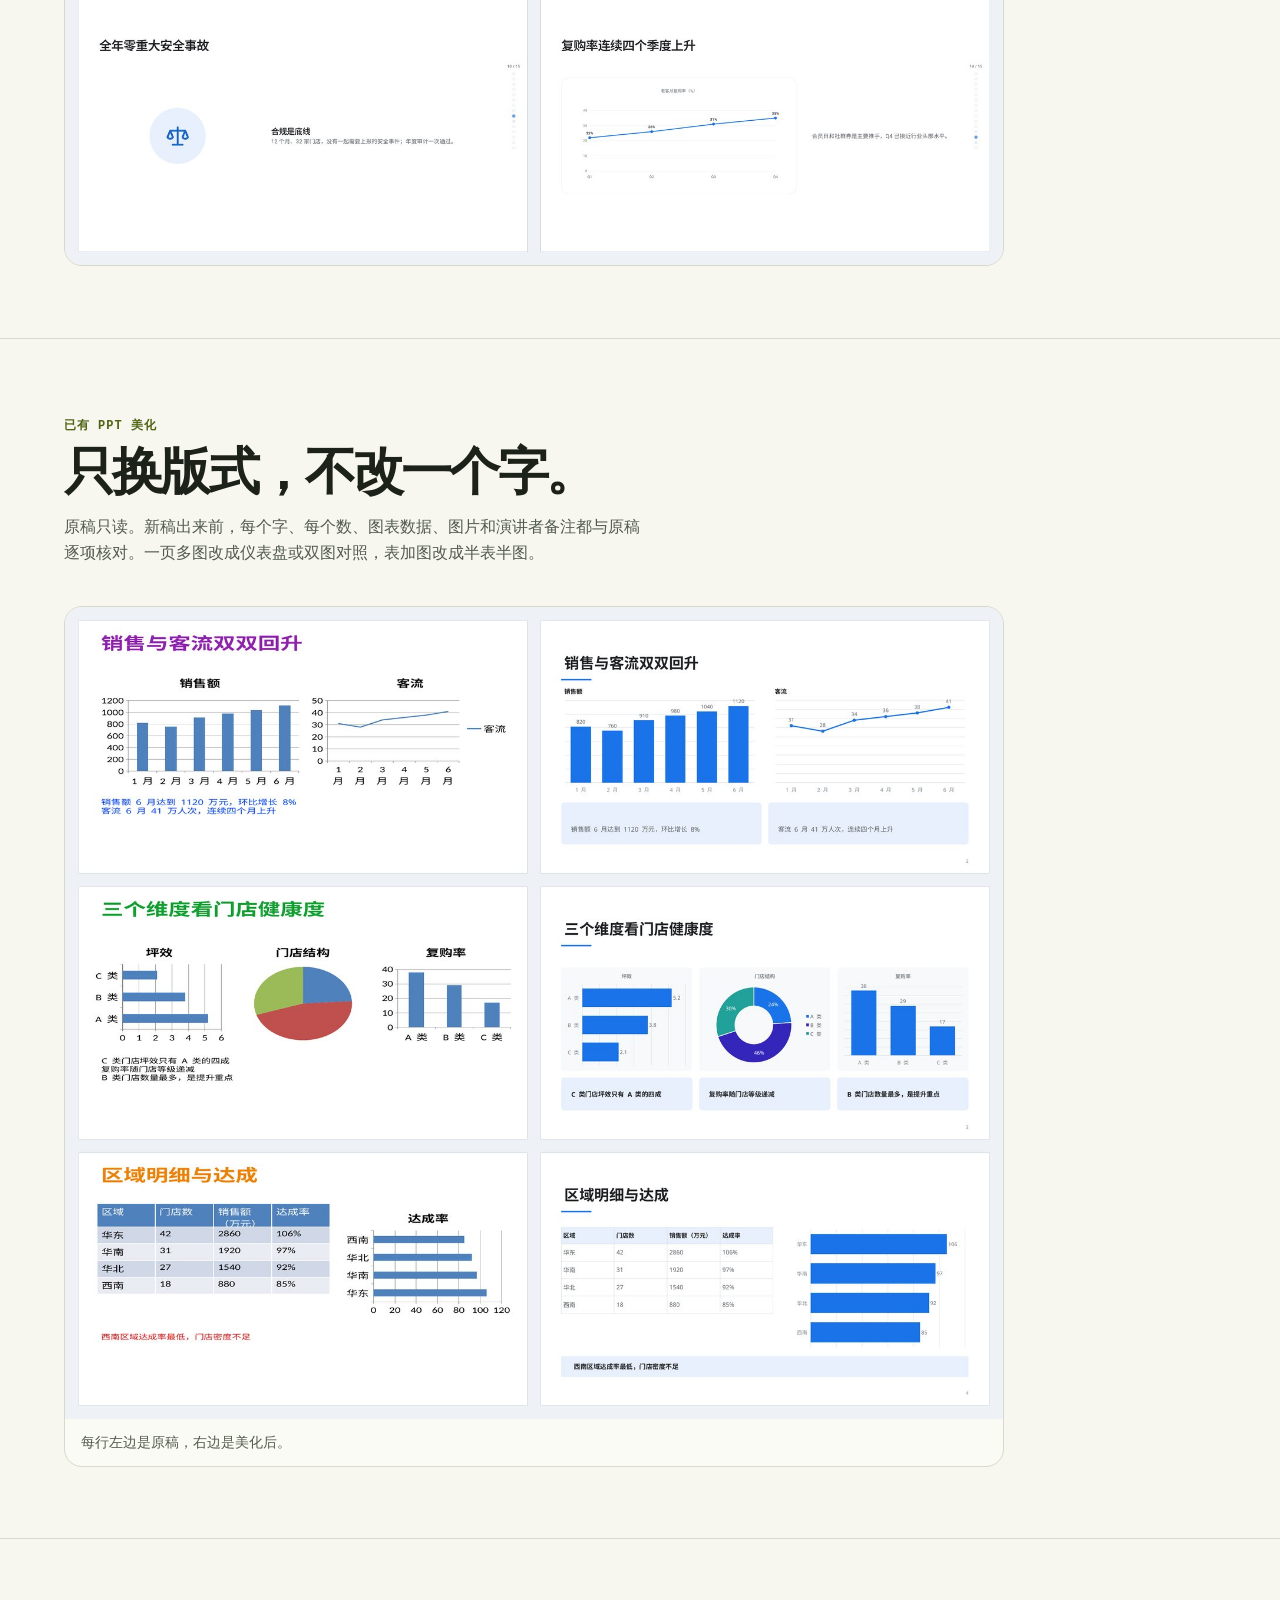
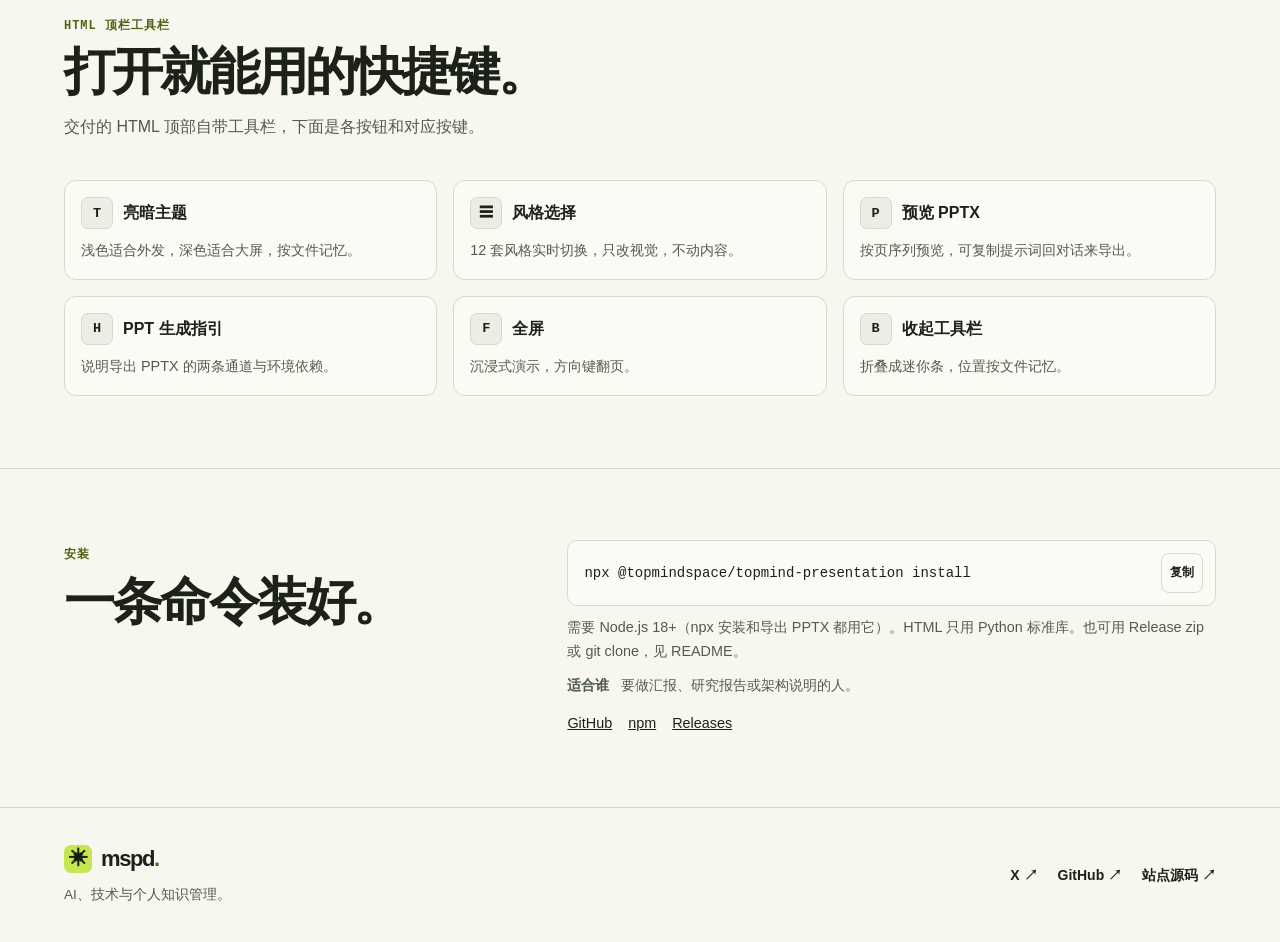
==== commit f6127521: "Rebuild the site around AI, tech, and knowledge" ====
--- a/presentation/index.html
+++ b/presentation/index.html
@@ -7,7 +7,7 @@
   <meta name="description" data-i18n-meta="content:pp_meta_description" content="Topmind Presentation 做正式商务演示：台上演示、研究报告、架构说明。日常交付可翻页 HTML，需要时导出可编辑 PPTX，12 套风格。">
   <meta name="author" content="TopMindSpace">
   <meta name="robots" content="index, follow">
-  <meta name="theme-color" content="#fefbff">
+  <meta name="theme-color" content="#f7f7ef">
   <link rel="canonical" href="https://topmindspace.github.io/presentation/">
 
   <meta property="og:title" data-i18n-meta="content:pp_meta_title" content="Topmind Presentation｜HTML 幻灯片与可编辑 PPTX">
@@ -25,18 +25,8 @@
   <meta name="twitter:image" content="https://topmindspace.github.io/assets/img/presentation/sample-presentation.jpg">
   <meta name="twitter:site" content="@mspd4100">
 
-  <link rel="icon" type="image/png" href="../assets/img/logo-64.png">
-    <script>
-        (function () {
-            var d = document.documentElement, t = null;
-            try { t = localStorage.getItem('topmind-theme'); if (localStorage.getItem('topmind-lang') === 'en') d.setAttribute('data-pending-lang', 'en'); } catch (e) {}
-            if (t !== 'dark' && t !== 'light') t = window.matchMedia && matchMedia('(prefers-color-scheme: dark)').matches ? 'dark' : 'light';
-            d.setAttribute('data-theme', t);
-            d.classList.add('js');
-            var m = document.querySelector('meta[name="theme-color"]');
-            if (m) m.setAttribute('content', t === 'dark' ? '#111319' : '#fefbff');
-        })();
-    </script>
+  <link rel="icon" type="image/png" href="../assets/img/work/mark.png">
+  <script src="../assets/js/theme.js"></script>
   <link rel="stylesheet" href="../assets/css/home.css">
 
   <script type="application/ld+json">
@@ -55,118 +45,110 @@
     <a href="#main" class="skip-link" data-i18n="skip_link">跳到主要内容</a>
 
     <header class="topbar" id="nav">
-        <div class="topbar__inner">
-            <a href="../" class="topbar__brand">
-                <img src="../assets/img/logo-64.png" alt="" class="topbar__logo" width="24" height="24">
-                <span>Topmindspace</span>
-            </a>
+        <div class="wrap topbar__inner">
+            <a href="../" class="wordmark"><span class="mark" aria-hidden="true">✳</span>mspd<span class="wordmark__dot" aria-hidden="true">.</span></a>
             <nav class="topbar__links" id="navLinks" data-i18n-attr="aria-label:nav_aria_label" aria-label="主导航">
-                <a href="../#projects" class="topbar__link nav__link" data-i18n="nav_projects">项目</a>
-                <a href="../#knowledge" class="topbar__link nav__link" data-i18n="nav_knowledge">知识管理</a>
-                <a href="../#create" class="topbar__link nav__link" data-i18n="nav_create">写作与演示</a>
-                <a href="../#about" class="topbar__link nav__link" data-i18n="nav_about">关于本站</a>
-                <a href="https://github.com/topmindspace" target="_blank" rel="noopener noreferrer" class="topbar__link nav__link">GitHub</a>
-                <a href="https://x.com/mspd4100" target="_blank" rel="noopener noreferrer" class="topbar__link nav__link">@mspd4100</a>
+                <a class="nav__link" href="../#projects" data-i18n="nav_projects">开源项目</a>
+                <a class="nav__link" href="../#bots" data-i18n="nav_bots">Grok Bots</a>
+                <a class="nav__link" href="../#index" data-i18n="nav_index">项目索引</a>
             </nav>
             <div class="topbar__actions">
-                <button class="icon-btn" id="langToggle" type="button" aria-label="EN，切换到英文">
-                    <span id="langCurrent">EN</span>
-                </button>
-                <button class="icon-btn" id="themeToggle" type="button" data-i18n-attr="aria-label:theme_aria" aria-label="切换浅色或深色">
-                    <svg class="when-light" viewBox="0 0 24 24" fill="none" stroke="currentColor" stroke-width="1.8" aria-hidden="true"><path d="M20 14.5A8 8 0 0 1 9.5 4a8 8 0 1 0 10.5 10.5Z"/></svg>
-                    <svg class="when-dark" viewBox="0 0 24 24" fill="none" stroke="currentColor" stroke-width="1.8" aria-hidden="true"><circle cx="12" cy="12" r="4"/><path d="M12 2v2M12 20v2M4.9 4.9l1.4 1.4M17.7 17.7l1.4 1.4M2 12h2M20 12h2M4.9 19.1l1.4-1.4M17.7 6.3l1.4-1.4"/></svg>
-                </button>
-                <button class="icon-btn topbar__burger" id="navBurger" type="button" aria-expanded="false" aria-controls="navLinks" data-i18n-attr="aria-label:nav_menu" aria-label="打开菜单">
-                    <svg viewBox="0 0 24 24" fill="none" stroke="currentColor" stroke-width="1.8" aria-hidden="true"><path d="M4 8h16M4 16h16"/></svg>
-                </button>
+                <a class="topbar__github" href="https://github.com/topmindspace">GitHub <span aria-hidden="true">↗</span></a>
+                <button class="icon-btn" id="langToggle" type="button" aria-label="切换到英文"><span id="langCurrent">EN</span></button>
+                <button class="icon-btn" id="themeToggle" type="button" data-i18n-attr="aria-label:theme_aria" aria-label="深色模式" aria-pressed="false"><span aria-hidden="true" class="when-light">☾</span><span aria-hidden="true" class="when-dark">☀</span></button>
+                <button class="icon-btn topbar__burger" id="navBurger" type="button" aria-expanded="false" aria-controls="navLinks" aria-label="打开菜单"><span aria-hidden="true">☰</span></button>
             </div>
         </div>
     </header>
 
     <main id="main" tabindex="-1">
-        <section class="hero" aria-labelledby="pp-title">
-            <div class="wrap">
-                <a class="back" href="../" data-i18n="pp_back">← 返回首页</a>
-                <p class="eyebrow">Topmind Presentation · <a class="tag tag--accent" href="https://github.com/topmindspace/topmind-presentation/releases/latest" target="_blank" rel="noopener noreferrer" data-i18n="link_latest">查看最新发布 ↗</a></p>
-                <h1 id="pp-title" class="display" data-i18n="pp_title">一份内容，翻页的 HTML 和可编辑的 PPTX。</h1>
-                <p class="lede" data-i18n="pp_lede">技能名 topmind-presentation，品牌名 TopPPT HTML。HTML 和 PPTX 出自同一份内容模型：日常翻页的是 HTML，要改版式时导出可编辑 PPTX。</p>
-                <div class="hero__cta">
-                    <a class="btn btn--filled" href="#install" data-i18n="pp_cta_install">安装</a>
-                    <a class="btn btn--tonal" href="https://github.com/topmindspace/topmind-presentation" target="_blank" rel="noopener noreferrer" data-i18n="hero_cta_github">在 GitHub 上查看</a>
-                </div>
-                <figure class="hero__visual reveal">
-                    <div class="device">
-                        <div class="device__bar" aria-hidden="true"><i></i><i></i><i></i></div>
-                        <img src="../assets/img/presentation/sample-presentation.jpg" width="1280" height="720" fetchpriority="high" data-i18n-attr="alt:pres_sample_a_alt" alt="演示模式样张：business-blue 风格的封面页">
-                    </div>
-                </figure>
-            </div>
-        </section>
-
-        <section class="section section--tonal" aria-labelledby="modes-title">
-            <div class="wrap">
-                <div class="section__head reveal">
+        <section class="detail-hero" aria-labelledby="pp-title">
+            <div class="wrap">
+                <a class="text-link text-link--muted" href="../" data-i18n="pp_back">← 返回首页</a>
+                <p class="eyebrow">Topmind Presentation · <a class="text-link" href="https://github.com/topmindspace/topmind-presentation/releases/latest" target="_blank" rel="noopener noreferrer" data-i18n="link_latest">查看最新发布 ↗</a></p>
+                <h1 id="pp-title" class="display" data-i18n="pp_title">可翻页的 HTML，可编辑的 PPTX。</h1>
+                <p class="lede" data-i18n="pp_lede">把材料做成可翻页的单文件 HTML。需要继续改版式时，从同一份内容导出可编辑 PPTX。也能为已有演示文稿重新排版。</p>
+                <div class="actions">
+                    <a class="btn btn--primary" href="#install" data-i18n="pp_cta_install">安装</a>
+                    <a class="btn btn--outline" href="https://github.com/topmindspace/topmind-presentation" target="_blank" rel="noopener noreferrer" data-i18n="hero_cta_github">在 GitHub 上查看</a>
+                </div>
+                <nav class="detail-nav" data-i18n-attr="aria-label:detail_nav" aria-label="页内导航">
+                    <a class="text-link" href="#modes" data-i18n="pp_modes_eyebrow">三种成稿</a>
+                    <a class="text-link" href="#styles" data-i18n="pp_styles_eyebrow">12 套风格</a>
+                    <a class="text-link" href="#dense" data-i18n="pp_dense_eyebrow">多图表与高密度</a>
+                    <a class="text-link" href="#simple" data-i18n="pp_simple_eyebrow">简单版式</a>
+                    <a class="text-link" href="#beautify" data-i18n="pp_beautify_eyebrow">已有 PPT 美化</a>
+                </nav>
+                <figure class="shot">
+                    <img src="../assets/img/presentation/sample-presentation.jpg" width="1280" height="720" fetchpriority="high" data-i18n-attr="alt:pres_sample_a_alt" alt="演示模式样张：business-blue 风格的封面页">
+                </figure>
+            </div>
+        </section>
+
+        <section class="section" id="modes" aria-labelledby="modes-title">
+            <div class="wrap">
+                <div class="section__head">
                     <span class="eyebrow" data-i18n="pp_modes_eyebrow">三种成稿</span>
                     <h2 id="modes-title" class="headline" data-i18n="pp_modes_title">先定模式，再写页。</h2>
                     <p class="body" data-i18n="pp_modes_lead">下面三张是仓库自带的示例报告首页。</p>
                 </div>
                 <ul class="samples">
-                    <li class="reveal"><figure class="shot"><img src="../assets/img/presentation/sample-presentation.jpg" width="1280" height="720" loading="lazy" data-i18n-attr="alt:pres_sample_a_alt" alt="演示模式样张：business-blue 风格的封面页"><figcaption><strong data-i18n="pp_mode_a_t">A · 演示</strong><span data-i18n="pp_mode_a_d">台上讲的演示，每屏一个主张。</span></figcaption></figure></li>
-                    <li class="reveal"><figure class="shot"><img src="../assets/img/presentation/sample-report.jpg" width="1280" height="720" loading="lazy" data-i18n-attr="alt:pres_sample_b_alt" alt="研究模式样张：mckinsey 风格的封面页"><figcaption><strong data-i18n="pp_mode_b_t">B · 研究</strong><span data-i18n="pp_mode_b_d">研究报告，图表带来源和结论条。</span></figcaption></figure></li>
-                    <li class="reveal"><figure class="shot"><img src="../assets/img/presentation/sample-architecture.jpg" width="1280" height="720" loading="lazy" data-i18n-attr="alt:pres_sample_c_alt" alt="架构模式样张：graphite-dark 风格的封面页"><figcaption><strong data-i18n="pp_mode_c_t">C · 架构</strong><span data-i18n="pp_mode_c_d">架构说明，以拓扑、泳道和分层图为主。</span></figcaption></figure></li>
+                    <li><figure class="shot"><img src="../assets/img/presentation/sample-presentation.jpg" width="1280" height="720" loading="lazy" data-i18n-attr="alt:pres_sample_a_alt" alt="演示模式样张：business-blue 风格的封面页"><figcaption><strong data-i18n="pp_mode_a_t">A · 演示</strong><span data-i18n="pp_mode_a_d">台上讲的演示，每屏一个主张。</span></figcaption></figure></li>
+                    <li><figure class="shot"><img src="../assets/img/presentation/sample-report.jpg" width="1280" height="720" loading="lazy" data-i18n-attr="alt:pres_sample_b_alt" alt="研究模式样张：mckinsey 风格的封面页"><figcaption><strong data-i18n="pp_mode_b_t">B · 研究</strong><span data-i18n="pp_mode_b_d">研究报告，图表带来源和结论条。</span></figcaption></figure></li>
+                    <li><figure class="shot"><img src="../assets/img/presentation/sample-architecture.jpg" width="1280" height="720" loading="lazy" data-i18n-attr="alt:pres_sample_c_alt" alt="架构模式样张：graphite-dark 风格的封面页"><figcaption><strong data-i18n="pp_mode_c_t">C · 架构</strong><span data-i18n="pp_mode_c_d">架构说明，以拓扑、泳道和分层图为主。</span></figcaption></figure></li>
                 </ul>
             </div>
         </section>
 
-        <section class="section" aria-labelledby="styles-title">
-            <div class="wrap">
-                <div class="section__head section__head--center reveal">
+        <section class="section" id="styles" aria-labelledby="styles-title">
+            <div class="wrap">
+                <div class="section__head">
                     <span class="eyebrow" data-i18n="pp_styles_eyebrow">12 套风格</span>
                     <h2 id="styles-title" class="headline" data-i18n="pp_styles_title">同一份文件里切换风格。</h2>
                     <p class="body" data-i18n="pp_styles_lead">亮色适合外发，深色适合大屏。下面是三种模式和12 套风格的矩阵。</p>
                 </div>
-                <figure class="matrix shot reveal">
+                <figure class="matrix shot">
                     <img src="../assets/img/presentation/theme-overview.jpg" width="1480" height="2878" loading="lazy" data-i18n-attr="alt:pp_styles_alt" alt="Topmind Presentation 风格矩阵：演示、研究、架构三种模式与12 套风格">
                 </figure>
             </div>
         </section>
 
-        <section class="section section--tonal" id="dense" aria-labelledby="dense-title">
-            <div class="wrap">
-                <div class="section__head reveal">
+        <section class="section" id="dense" aria-labelledby="dense-title">
+            <div class="wrap">
+                <div class="section__head">
                     <span class="eyebrow" data-i18n="pp_dense_eyebrow">多图表与高密度</span>
                     <h2 id="dense-title" class="headline" data-i18n="pp_dense_title">一页放下几张图，仍然一眼读懂。</h2>
                     <p class="body" data-i18n="pp_dense_lead">取自仓库里 22 页的「城市公交电动化复盘」示例：仪表盘、杂志版和简单页交替出现，信息密的页后面跟一页留白。</p>
                 </div>
                 <ul class="samples">
-                    <li class="reveal"><figure class="shot"><img src="../assets/img/presentation/dense-dashboard.jpg" width="1440" height="743" loading="lazy" data-i18n-attr="alt:pp_dense_dash_alt" alt="仪表盘页：4 个关键数字、4 张图和一行解读"><figcaption><strong data-i18n="pp_dense_dash_t">仪表盘</strong><span data-i18n="pp_dense_dash_d">4 个关键数字、4 张图和一行解读，配色、坐标和图例共用。</span></figcaption></figure></li>
-                    <li class="reveal"><figure class="shot"><img src="../assets/img/presentation/dense-magazine.jpg" width="1440" height="743" loading="lazy" data-i18n-attr="alt:pp_dense_mag_alt" alt="杂志版页：插图、观点句、两个数字和带图标的要点"><figcaption><strong data-i18n="pp_dense_mag_t">杂志版</strong><span data-i18n="pp_dense_mag_d">一张插图、一句观点、两个数字和带图标的要点。</span></figcaption></figure></li>
-                    <li class="reveal"><figure class="shot"><img src="../assets/img/presentation/dense-focus.jpg" width="1440" height="743" loading="lazy" data-i18n-attr="alt:pp_dense_focus_alt" alt="简单页：一个大数字和一句解释"><figcaption><strong data-i18n="pp_dense_focus_t">简单页</strong><span data-i18n="pp_dense_focus_d">一个数字、一句解释，其余留白。</span></figcaption></figure></li>
+                    <li><figure class="shot"><img src="../assets/img/presentation/dense-dashboard.jpg" width="1440" height="743" loading="lazy" data-i18n-attr="alt:pp_dense_dash_alt" alt="仪表盘页：4 个关键数字、4 张图和一行解读"><figcaption><strong data-i18n="pp_dense_dash_t">仪表盘</strong><span data-i18n="pp_dense_dash_d">4 个关键数字、4 张图和一行解读，配色、坐标和图例共用。</span></figcaption></figure></li>
+                    <li><figure class="shot"><img src="../assets/img/presentation/dense-magazine.jpg" width="1440" height="743" loading="lazy" data-i18n-attr="alt:pp_dense_mag_alt" alt="杂志版页：插图、观点句、两个数字和带图标的要点"><figcaption><strong data-i18n="pp_dense_mag_t">杂志版</strong><span data-i18n="pp_dense_mag_d">一张插图、一句观点、两个数字和带图标的要点。</span></figcaption></figure></li>
+                    <li><figure class="shot"><img src="../assets/img/presentation/dense-focus.jpg" width="1440" height="743" loading="lazy" data-i18n-attr="alt:pp_dense_focus_alt" alt="简单页：一个大数字和一句解释"><figcaption><strong data-i18n="pp_dense_focus_t">简单页</strong><span data-i18n="pp_dense_focus_d">一个数字、一句解释，其余留白。</span></figcaption></figure></li>
                 </ul>
             </div>
         </section>
 
         <section class="section" id="simple" aria-labelledby="simple-title">
             <div class="wrap">
-                <div class="section__head section__head--center reveal">
+                <div class="section__head">
                     <span class="eyebrow" data-i18n="pp_simple_eyebrow">简单版式</span>
                     <h2 id="simple-title" class="headline" data-i18n="pp_simple_title">一个数字、一句话或一个图标，就是一页。</h2>
                     <p class="body" data-i18n="pp_simple_lead">简单页有 12 种变体：数字、观点、段落、图标和单图，可以左对齐、居中或分栏。下面是其中四种。</p>
                 </div>
-                <figure class="matrix matrix--wide shot reveal">
+                <figure class="matrix matrix--wide shot">
                     <img src="../assets/img/presentation/simple-layouts.jpg" width="1672" height="996" loading="lazy" data-i18n-attr="alt:pp_simple_alt" alt="四种简单页：大数字、居中观点句、图标加说明、单图加解读">
                 </figure>
             </div>
         </section>
 
-        <section class="section section--tonal" id="beautify" aria-labelledby="beautify-title">
-            <div class="wrap">
-                <div class="section__head section__head--center reveal">
+        <section class="section" id="beautify" aria-labelledby="beautify-title">
+            <div class="wrap">
+                <div class="section__head">
                     <span class="eyebrow" data-i18n="pp_beautify_eyebrow">已有 PPT 美化</span>
                     <h2 id="beautify-title" class="headline" data-i18n="pp_beautify_title">只换版式，不改一个字。</h2>
                     <p class="body" data-i18n="pp_beautify_lead">原稿只读。新稿出来前，每个字、每个数、图表数据、图片和演讲者备注都与原稿逐项核对。一页多图改成仪表盘或双图对照，表加图改成半表半图。</p>
                 </div>
-                <figure class="matrix matrix--wide shot reveal">
+                <figure class="matrix matrix--wide shot">
                     <img src="../assets/img/presentation/beautify-before-after.jpg" width="1592" height="1377" loading="lazy" data-i18n-attr="alt:pp_beautify_alt" alt="运营复盘稿三页的美化前后对比：左边原稿，右边美化后">
                     <figcaption data-i18n="pp_beautify_cap">每行左边是原稿，右边是美化后。</figcaption>
                 </figure>
@@ -175,26 +157,26 @@
 
         <section class="section" aria-labelledby="tool-title">
             <div class="wrap">
-                <div class="section__head reveal">
+                <div class="section__head">
                     <span class="eyebrow" data-i18n="pp_tool_eyebrow">HTML 顶栏工具栏</span>
                     <h2 id="tool-title" class="headline" data-i18n="pp_tool_title">打开就能用的快捷键。</h2>
                     <p class="body" data-i18n="pp_tool_lead">交付的 HTML 顶部自带工具栏，下面是各按钮和对应按键。</p>
                 </div>
                 <ul class="keys">
-                    <li class="key reveal"><p class="key__name"><kbd>T</kbd><span data-i18n="pp_tool_theme">亮暗主题</span></p><p class="key__desc" data-i18n="pp_tool_theme_d">浅色适合外发，深色适合大屏，按文件记忆。</p></li>
-                    <li class="key reveal"><p class="key__name"><kbd>☰</kbd><span data-i18n="pp_tool_style">风格选择</span></p><p class="key__desc" data-i18n="pp_tool_style_d">12 套风格实时切换，只改视觉，不动内容。</p></li>
-                    <li class="key reveal"><p class="key__name"><kbd>P</kbd><span data-i18n="pp_tool_pptx">预览 PPTX</span></p><p class="key__desc" data-i18n="pp_tool_pptx_d">按页序列预览，可复制提示词回对话来导出。</p></li>
-                    <li class="key reveal"><p class="key__name"><kbd>H</kbd><span data-i18n="pp_tool_help">PPT 生成指引</span></p><p class="key__desc" data-i18n="pp_tool_help_d">说明导出 PPTX 的两条通道与环境依赖。</p></li>
-                    <li class="key reveal"><p class="key__name"><kbd>F</kbd><span data-i18n="pp_tool_full">全屏</span></p><p class="key__desc" data-i18n="pp_tool_full_d">沉浸式演示，方向键翻页。</p></li>
-                    <li class="key reveal"><p class="key__name"><kbd>B</kbd><span data-i18n="pp_tool_fold">收起工具栏</span></p><p class="key__desc" data-i18n="pp_tool_fold_d">折叠成迷你条，位置按文件记忆。</p></li>
+                    <li class="key"><p class="key__name"><kbd>T</kbd><span data-i18n="pp_tool_theme">亮暗主题</span></p><p class="key__desc" data-i18n="pp_tool_theme_d">浅色适合外发，深色适合大屏，按文件记忆。</p></li>
+                    <li class="key"><p class="key__name"><kbd>☰</kbd><span data-i18n="pp_tool_style">风格选择</span></p><p class="key__desc" data-i18n="pp_tool_style_d">12 套风格实时切换，只改视觉，不动内容。</p></li>
+                    <li class="key"><p class="key__name"><kbd>P</kbd><span data-i18n="pp_tool_pptx">预览 PPTX</span></p><p class="key__desc" data-i18n="pp_tool_pptx_d">按页序列预览，可复制提示词回对话来导出。</p></li>
+                    <li class="key"><p class="key__name"><kbd>H</kbd><span data-i18n="pp_tool_help">PPT 生成指引</span></p><p class="key__desc" data-i18n="pp_tool_help_d">说明导出 PPTX 的两条通道与环境依赖。</p></li>
+                    <li class="key"><p class="key__name"><kbd>F</kbd><span data-i18n="pp_tool_full">全屏</span></p><p class="key__desc" data-i18n="pp_tool_full_d">沉浸式演示，方向键翻页。</p></li>
+                    <li class="key"><p class="key__name"><kbd>B</kbd><span data-i18n="pp_tool_fold">收起工具栏</span></p><p class="key__desc" data-i18n="pp_tool_fold_d">折叠成迷你条，位置按文件记忆。</p></li>
                 </ul>
             </div>
         </section>
 
-        <section class="section section--tonal" id="install" aria-labelledby="install-title">
-            <div class="wrap">
-                <div class="product reveal">
-                    <div class="product__text">
+        <section class="section" id="install" aria-labelledby="install-title">
+            <div class="wrap">
+                <div class="install">
+                    <div>
                         <span class="eyebrow" data-i18n="lbl_install">安装</span>
                         <h2 id="install-title" class="headline" data-i18n="pp_install_title">一条命令装好。</h2>
                     </div>
@@ -219,42 +201,22 @@
     </main>
 
     <footer class="footer">
-        <div class="wrap">
-            <div class="footer__inner">
-                <div class="footer__brand">
-                    <p class="footer__name">Topmindspace</p>
-                    <p class="footer__tag" data-i18n="footer_tagline">围绕本地 Markdown 的开源工具。</p>
-                </div>
-                <nav class="footer__col" data-i18n-attr="aria-label:footer_projects" aria-label="项目">
-                    <p class="footer__head" data-i18n="footer_projects">项目</p>
-                    <a href="https://github.com/topmindspace/topmind" target="_blank" rel="noopener noreferrer">topmind</a>
-                    <a href="https://github.com/topmindspace/topmind-obsidian" target="_blank" rel="noopener noreferrer">topmind-obsidian</a>
-                    <a href="https://github.com/topmindspace/topmind-skills" target="_blank" rel="noopener noreferrer">topmind-skills</a>
-                    <a href="https://github.com/topmindspace/topmind-writing-skills" target="_blank" rel="noopener noreferrer">topmind-writing-skills</a>
-                    <a href="https://github.com/topmindspace/topmind-presentation" target="_blank" rel="noopener noreferrer">topmind-presentation</a>
-                </nav>
-                <nav class="footer__col" data-i18n-attr="aria-label:footer_site" aria-label="本站">
-                    <p class="footer__head" data-i18n="footer_site">本站</p>
-                    <a href="../presentation/" data-i18n="pres_page_footer">Topmind Presentation 项目页</a>
-                    <a href="../#about" data-i18n="nav_about">关于本站</a>
-                    <a href="https://github.com/topmindspace/topmindspace.github.io" target="_blank" rel="noopener noreferrer" data-i18n="footer_source">站点源码</a>
-                </nav>
-                <nav class="footer__col" data-i18n-attr="aria-label:footer_links" aria-label="链接">
-                    <p class="footer__head" data-i18n="footer_links">链接</p>
-                    <a href="https://github.com/topmindspace" target="_blank" rel="noopener noreferrer">GitHub</a>
-                    <a href="https://x.com/mspd4100" target="_blank" rel="noopener noreferrer">@mspd4100</a>
-                </nav>
-            </div>
-            <div class="footer__bar">
-                <p class="footer__copy" data-i18n="footer_verified">版本号核对于 2026-10-13，以各仓库 Release 为准。</p>
-                <p class="footer__copy" data-i18n="footer_copy">© {{year}} TopMindSpace · MIT</p>
-            </div>
+        <div class="wrap footer__inner">
+            <div>
+                <a class="wordmark" href="../"><span class="mark" aria-hidden="true">✳</span>mspd<span class="wordmark__dot" aria-hidden="true">.</span></a>
+                <p data-i18n="footer_tagline">AI、技术与个人知识管理。</p>
+            </div>
+            <nav class="footer__links" data-i18n-attr="aria-label:footer_links" aria-label="外部链接">
+                <a href="https://x.com/mspd4100">X <span aria-hidden="true">↗</span></a>
+                <a href="https://github.com/topmindspace">GitHub <span aria-hidden="true">↗</span></a>
+                <a href="https://github.com/topmindspace/topmindspace.github.io"><span data-i18n="footer_source">站点源码</span> <span aria-hidden="true">↗</span></a>
+            </nav>
         </div>
     </footer>
 
-    <div class="toast" id="toast" role="status" aria-live="polite" data-i18n="toast_copied">已复制</div>
-
-    <script src="../assets/js/i18n.js"></script>
-    <script src="../assets/js/main.js"></script>
+    <div class="toast" id="toast" role="status" aria-live="polite"></div>
+
+    <script src="../assets/js/i18n.js" defer></script>
+    <script src="../assets/js/main.js" defer></script>
 </body>
 </html>
--- a/assets/css/home.css
+++ b/assets/css/home.css
@@ -1,505 +1,232 @@
-/* ==========================================================================
-   Topmindspace design system  ·  2026-10
-   - Layout & type rhythm: large display type, generous whitespace, product
-     narrative (Apple-like restraint).
-   - Information hierarchy: one accent, monochrome text, dense facts in mono
-     (technical clarity).
-   - Color, shape, state & a11y: Material Design 3 tonal palette, surface
-     containers, shape scale, state layers, 3:1+ / 4.5:1+ contrast.
-   No web fonts (system stacks only), no build step, no third-party requests.
-   ========================================================================== */
-
-/* ---------- 1. Reference tokens (tonal palette, seed #4d6bfe) ---------- */
 :root {
-    --ref-primary-10: #001454;
-    --ref-primary-20: #0a2584;
-    --ref-primary-30: #243ba6;
-    --ref-primary-40: #3d55c4;
-    --ref-primary-80: #b9c3ff;
-    --ref-primary-90: #dee1ff;
-    --ref-primary-95: #f0efff;
-    --ref-neutral-4: #0c0e14;
-    --ref-neutral-6: #111319;
-    --ref-neutral-10: #1a1b21;
-    --ref-neutral-12: #1e1f26;
-    --ref-neutral-17: #282a30;
-    --ref-neutral-22: #33343b;
-    --ref-neutral-90: #e3e1e9;
-    --ref-neutral-94: #efedf4;
-    --ref-neutral-96: #f5f3fa;
-    --ref-neutral-98: #fbf8ff;
-    --ref-neutral-99: #fefbff;
-    --ref-nv-30: #45464f;
-    --ref-nv-50: #757680;
-    --ref-nv-60: #8f909a;
-    --ref-nv-80: #c5c6d0;
-    --ref-nv-90: #e2e1ec;
-    --ref-tertiary-40: #00696d;
-    --ref-tertiary-80: #4fd8de;
-
-    /* Type */
-    --font-sans: -apple-system, BlinkMacSystemFont, "SF Pro Text", "SF Pro Display", "Segoe UI",
-        "PingFang SC", "Hiragino Sans GB", "Microsoft YaHei", "Noto Sans CJK SC", "Noto Sans SC",
-        Roboto, "Helvetica Neue", Arial, sans-serif;
-    --font-mono: ui-monospace, "SF Mono", "JetBrains Mono", Menlo, Consolas, "Liberation Mono", monospace;
-
-    --type-display: 600 clamp(44px, 7.2vw, 96px) / 1.04 var(--font-sans);
-    --type-headline: 600 clamp(32px, 4.6vw, 60px) / 1.08 var(--font-sans);
-    --type-title-lg: 600 clamp(24px, 2.6vw, 32px) / 1.2 var(--font-sans);
-    --type-title: 600 20px / 1.35 var(--font-sans);
-    --type-body-lg: 400 clamp(18px, 1.6vw, 21px) / 1.6 var(--font-sans);
-    --type-body: 400 16px / 1.65 var(--font-sans);
-    --type-label: 500 14px / 1.4 var(--font-sans);
-    --type-mono: 400 14px / 1.6 var(--font-mono);
-    --tracking-tight: -0.022em;
-
-    /* Spacing (4px grid) */
-    --sp-1: 4px; --sp-2: 8px; --sp-3: 12px; --sp-4: 16px; --sp-5: 24px;
-    --sp-6: 32px; --sp-7: 48px; --sp-8: 64px; --sp-9: 96px; --sp-10: 144px;
-    --section-y: clamp(64px, 8vw, 120px);
-    --gutter: clamp(20px, 4vw, 40px);
-    --max: 1200px;
-    --max-text: 720px;
-
-    /* Shape (MD3 scale) */
-    --shape-xs: 4px; --shape-sm: 8px; --shape-md: 12px; --shape-lg: 16px;
-    --shape-xl: 28px; --shape-full: 999px;
-
-    /* Motion (MD3 easing) */
-    --ease-emph: cubic-bezier(0.2, 0, 0, 1);
-    --ease-std: cubic-bezier(0.2, 0, 0, 1);
-    --ease-decel: cubic-bezier(0.05, 0.7, 0.1, 1);
-    --dur-s: 150ms; --dur-m: 300ms; --dur-l: 600ms;
-}
-
-/* ---------- 2. System tokens: light ---------- */
-:root,
-[data-theme="light"] {
-    --primary: var(--ref-primary-40);
-    --on-primary: #ffffff;
-    --primary-container: var(--ref-primary-90);
-    --on-primary-container: var(--ref-primary-10);
-    --tertiary: var(--ref-tertiary-40);
-    --surface: var(--ref-neutral-99);
-    --surface-dim: var(--ref-neutral-94);
-    --surface-container-lowest: #ffffff;
-    --surface-container-low: var(--ref-neutral-98);
-    --surface-container: var(--ref-neutral-96);
-    --surface-container-high: var(--ref-neutral-94);
-    --on-surface: #111318;
-    --on-surface-variant: var(--ref-nv-30);
-    --outline: var(--ref-nv-50);
-    --outline-variant: var(--ref-nv-90);
-    --scrim: rgba(10, 12, 20, 0.4);
-    --nav-bg: rgba(254, 251, 255, 0.78);
-    --hero-glow: radial-gradient(60% 60% at 50% 0%, rgba(77, 107, 254, 0.16), transparent 70%);
-    --shadow-1: 0 1px 2px rgba(17, 19, 24, 0.06), 0 1px 3px 1px rgba(17, 19, 24, 0.04);
-    --shadow-3: 0 24px 60px -24px rgba(36, 59, 166, 0.28), 0 8px 20px -12px rgba(17, 19, 24, 0.12);
     color-scheme: light;
-}
-
-/* ---------- 3. System tokens: dark ---------- */
-[data-theme="dark"] {
-    --primary: var(--ref-primary-80);
-    --on-primary: var(--ref-primary-20);
-    --primary-container: var(--ref-primary-30);
-    --on-primary-container: var(--ref-primary-90);
-    --tertiary: var(--ref-tertiary-80);
-    --surface: var(--ref-neutral-6);
-    --surface-dim: var(--ref-neutral-4);
-    --surface-container-lowest: var(--ref-neutral-4);
-    --surface-container-low: var(--ref-neutral-10);
-    --surface-container: var(--ref-neutral-12);
-    --surface-container-high: var(--ref-neutral-17);
-    --on-surface: var(--ref-neutral-90);
-    --on-surface-variant: var(--ref-nv-80);
-    --outline: var(--ref-nv-60);
-    --outline-variant: var(--ref-nv-30);
-    --scrim: rgba(0, 0, 0, 0.6);
-    --nav-bg: rgba(17, 19, 25, 0.72);
-    --hero-glow: radial-gradient(60% 60% at 50% 0%, rgba(77, 107, 254, 0.28), transparent 70%);
-    --shadow-1: 0 1px 2px rgba(0, 0, 0, 0.4);
-    --shadow-3: 0 24px 60px -24px rgba(0, 0, 0, 0.7), 0 0 0 1px rgba(185, 195, 255, 0.06);
+    --page: #f7f7ef;
+    --surface: #fbfbf5;
+    --soft: #edeee3;
+    --ink: #1c2119;
+    --muted: #535b4e;
+    --line: #d7d9cc;
+    --accent: #c5e650;
+    --accent-ink: #506414;
+    --dark: #1c2317;
+    --dark-ink: #f1f3e7;
+    --dark-muted: #c4cbbc;
+    --radius: 18px;
+    --width: 1200px;
+    --gutter: clamp(20px, 5vw, 72px);
+    --sans: Geist, Inter, -apple-system, BlinkMacSystemFont, "Segoe UI", "PingFang SC", "Microsoft YaHei", sans-serif;
+    --mono: "SFMono-Regular", Consolas, "Liberation Mono", monospace;
+}
+
+:root[data-theme="dark"] {
     color-scheme: dark;
-}
-
-/* ---------- 4. Base ---------- */
+    --page: #161a14;
+    --surface: #1d231b;
+    --soft: #232a20;
+    --ink: #f2f3e9;
+    --muted: #b3bcab;
+    --line: #3a4536;
+    --accent-ink: #d0e684;
+    --dark: #222c1d;
+}
+
+@media (prefers-color-scheme: dark) {
+    :root:not([data-theme]) {
+        color-scheme: dark;
+        --page: #161a14;
+        --surface: #1d231b;
+        --soft: #232a20;
+        --ink: #f2f3e9;
+        --muted: #b3bcab;
+        --line: #3a4536;
+        --accent-ink: #d0e684;
+        --dark: #222c1d;
+    }
+}
+
 *, *::before, *::after { box-sizing: border-box; }
-html { scroll-behavior: smooth; scroll-padding-top: 72px; -webkit-text-size-adjust: 100%; }
-html[data-pending-lang] body { visibility: hidden; }
-body {
-    margin: 0;
+html { scroll-padding-top: 92px; }
+body { margin: 0; color: var(--ink); background: var(--page); font: 16px/1.65 var(--sans); }
+img { display: block; max-width: 100%; height: auto; }
+h1, h2, h3, p, figure { margin: 0; }
+ul, ol { padding: 0; margin: 0; }
+a { color: inherit; }
+button { color: inherit; font: inherit; }
+:focus-visible { outline: 2px solid var(--accent-ink); outline-offset: 4px; }
+::selection { color: #191e12; background: var(--accent); }
+[hidden] { display: none !important; }
+.wrap { width: min(var(--width), calc(100% - 2 * var(--gutter))); margin-inline: auto; }
+.skip-link { position: fixed; z-index: 20; top: 8px; left: 12px; padding: 8px 12px; transform: translateY(-150%); color: #171b11; background: var(--accent); }
+.skip-link:focus { transform: none; }
+
+.topbar { position: sticky; top: 0; z-index: 10; border-bottom: 1px solid var(--line); background: var(--page); }
+.topbar__inner { min-height: 68px; display: flex; align-items: center; justify-content: space-between; gap: 20px; }
+.wordmark { display: inline-flex; align-items: center; width: fit-content; font-size: 22px; font-weight: 760; line-height: 1; letter-spacing: -.065em; text-decoration: none; }
+.mark { display: grid; place-items: center; flex: none; margin-inline-end: 9px; width: 28px; height: 28px; border-radius: 7px; color: #161c10; background: var(--accent); font: bold 19px/1 var(--sans); letter-spacing: 0; }
+.wordmark__dot { color: var(--accent-ink); }
+.topbar__links, .topbar__actions { display: flex; align-items: center; gap: 8px; }
+.nav__link, .topbar__github { border-radius: 8px; padding: 9px 12px; font-size: .875rem; font-weight: 650; color: var(--muted); text-decoration: none; white-space: nowrap; }
+.nav__link:hover, .topbar__github:hover, .nav__link[aria-current="location"], .icon-btn:hover { background: var(--soft); color: var(--ink); }
+.icon-btn {
+    display: inline-grid;
+    place-items: center;
+    min-height: 40px;
+    min-width: 40px;
+    padding: 0 8px;
+    border: 1px solid var(--line);
+    border-radius: 8px;
     background: var(--surface);
-    color: var(--on-surface);
-    font: var(--type-body);
-    -webkit-font-smoothing: antialiased;
-    text-rendering: optimizeLegibility;
-}
-img { max-width: 100%; height: auto; display: block; }
-a { color: var(--primary); text-decoration: none; }
-a:hover { text-decoration: underline; text-underline-offset: 3px; }
-:focus-visible { outline: 2px solid var(--primary); outline-offset: 3px; border-radius: var(--shape-xs); }
-::selection { background: var(--primary-container); color: var(--on-primary-container); }
-h1, h2, h3, p, dl, dd, figure, ul { margin: 0; }
-ul { padding: 0; list-style: none; }
-code, pre, kbd { font: var(--type-mono); }
-.wrap { max-width: var(--max); margin: 0 auto; padding: 0 var(--gutter); }
-.visually-hidden { position: absolute !important; width: 1px; height: 1px; overflow: hidden; clip: rect(0 0 0 0); white-space: nowrap; }
-
-.skip-link {
-    position: absolute; left: var(--sp-4); top: -60px; z-index: 100;
-    background: var(--primary); color: var(--on-primary);
-    padding: var(--sp-3) var(--sp-5); border-radius: var(--shape-full); font: var(--type-label);
-}
-.skip-link:focus { top: var(--sp-3); text-decoration: none; }
-main:focus { outline: none; }
-
-/* ---------- 5. Type roles ---------- */
-.display { font: var(--type-display); letter-spacing: var(--tracking-tight); text-wrap: balance; }
-.headline { font: var(--type-headline); letter-spacing: var(--tracking-tight); text-wrap: balance; }
-.title-lg { font: var(--type-title-lg); letter-spacing: -0.012em; }
-.title { font: var(--type-title); }
-.lede { font: var(--type-body-lg); color: var(--on-surface-variant); max-width: var(--max-text); text-wrap: pretty; }
-.body { color: var(--on-surface-variant); max-width: var(--max-text); text-wrap: pretty; }
-.eyebrow { font: var(--type-label); color: var(--primary); letter-spacing: 0.02em; }
-.label { font: var(--type-label); color: var(--on-surface-variant); }
-.grad {
-    background: linear-gradient(100deg, var(--primary) 10%, var(--tertiary) 90%);
-    -webkit-background-clip: text; background-clip: text; color: transparent;
-}
-
-/* ---------- 6. Top app bar ---------- */
-.topbar {
-    position: sticky; top: 0; z-index: 50;
-    background: var(--nav-bg);
-    -webkit-backdrop-filter: saturate(180%) blur(20px); backdrop-filter: saturate(180%) blur(20px);
-    border-bottom: 1px solid transparent;
-    transition: border-color var(--dur-m) var(--ease-std);
-}
-.topbar.is-scrolled { border-bottom-color: var(--outline-variant); }
-.topbar__inner { max-width: var(--max); margin: 0 auto; padding: 0 var(--gutter); height: 56px; display: flex; align-items: center; gap: var(--sp-5); }
-.topbar__brand { display: flex; align-items: center; gap: var(--sp-2); color: var(--on-surface); font-weight: 600; font-size: 17px; }
-.topbar__brand:hover { text-decoration: none; }
-.topbar__logo { width: 24px; height: 24px; border-radius: 6px; }
-.topbar__links { display: flex; gap: var(--sp-1); margin-left: auto; }
-.topbar__link {
-    position: relative; padding: var(--sp-2) var(--sp-3); border-radius: var(--shape-full);
-    color: var(--on-surface-variant); font: var(--type-label); white-space: nowrap;
-}
-.topbar__link:hover { color: var(--on-surface); text-decoration: none; background: color-mix(in srgb, var(--on-surface) 8%, transparent); }
-.topbar__link.is-active { color: var(--on-surface); background: color-mix(in srgb, var(--primary) 12%, transparent); }
-.topbar__actions { display: flex; align-items: center; gap: var(--sp-1); }
-.icon-btn {
-    display: inline-grid; place-items: center; min-width: 40px; height: 40px; padding: 0 var(--sp-3);
-    border: 0; border-radius: var(--shape-full); background: transparent; color: var(--on-surface-variant);
-    font: var(--type-label); cursor: pointer; transition: background var(--dur-s) var(--ease-std);
-}
-.icon-btn:hover { background: color-mix(in srgb, var(--on-surface) 8%, transparent); color: var(--on-surface); }
-.icon-btn:active { background: color-mix(in srgb, var(--on-surface) 12%, transparent); }
-.icon-btn svg { width: 20px; height: 20px; }
-.when-dark { display: none; }
+    cursor: pointer;
+    font: 600 .78rem/1 var(--mono);
+}
+#themeToggle { font-size: 1.18rem; }
+.when-dark, [data-theme="dark"] .when-light { display: none; }
 [data-theme="dark"] .when-dark { display: inline; }
-[data-theme="dark"] .when-light { display: none; }
-.topbar__burger { display: none; }
-
-@media (max-width: 860px) {
-    .topbar__burger { display: inline-grid; }
-    .topbar__links {
-        position: absolute; left: 0; right: 0; top: 56px; margin: 0;
-        flex-direction: column; gap: 0; padding: var(--sp-2) var(--gutter) var(--sp-5);
-        background: var(--surface); border-bottom: 1px solid var(--outline-variant);
-        box-shadow: var(--shadow-3);
-        opacity: 0; transform: translateY(-8px); pointer-events: none; visibility: hidden;
-        transition: opacity var(--dur-m) var(--ease-emph), transform var(--dur-m) var(--ease-emph), visibility 0s linear var(--dur-m);
-    }
-    .topbar.is-open .topbar__links { opacity: 1; transform: none; pointer-events: auto; visibility: visible; transition-delay: 0s; }
-    .topbar__link { padding: var(--sp-4) var(--sp-3); font-size: 17px; border-radius: var(--shape-md); }
-}
-
-/* ---------- 7. Buttons (MD3 filled / tonal / text) ---------- */
-.btn {
-    display: inline-flex; align-items: center; justify-content: center; gap: var(--sp-2);
-    min-height: 48px; padding: 0 var(--sp-5); border-radius: var(--shape-full);
-    font: 500 16px/1 var(--font-sans); border: 0; cursor: pointer; position: relative; overflow: hidden;
-    transition: box-shadow var(--dur-s) var(--ease-std), transform var(--dur-s) var(--ease-std);
-}
-.btn:hover { text-decoration: none; }
-.btn::after { content: ""; position: absolute; inset: 0; background: currentColor; opacity: 0; transition: opacity var(--dur-s) var(--ease-std); }
-.btn:hover::after { opacity: 0.08; }
-.btn:active::after { opacity: 0.12; }
-.btn--filled { background: var(--primary); color: var(--on-primary); }
-.btn--filled:hover { box-shadow: var(--shadow-1); }
-.btn--tonal { background: var(--primary-container); color: var(--on-primary-container); }
-.btn--text { background: transparent; color: var(--primary); padding: 0 var(--sp-3); }
-.btn svg { width: 18px; height: 18px; }
-
-/* ---------- 8. Hero ---------- */
-.hero { position: relative; padding: clamp(72px, 12vw, 160px) 0 var(--sp-8); text-align: center; overflow: hidden; }
-.hero::before { content: ""; position: absolute; inset: 0; background: var(--hero-glow); pointer-events: none; }
-.hero > .wrap { position: relative; }
-.hero .eyebrow { margin-bottom: var(--sp-5); }
-.hero .display { max-width: 18em; margin: 0 auto; }
-.hero .lede { margin: var(--sp-5) auto 0; }
-.hero__cta { display: flex; flex-wrap: wrap; justify-content: center; gap: var(--sp-3); margin-top: var(--sp-7); }
-.hero__install { max-width: 520px; margin: var(--sp-6) auto 0; text-align: left; }
-.hero__install .label { text-align: center; margin-bottom: var(--sp-2); }
-.hero__visual { margin: var(--sp-8) auto 0; max-width: 1080px; }
-.device {
-    border-radius: var(--shape-xl); overflow: hidden; background: var(--surface-container);
-    border: 1px solid var(--outline-variant); box-shadow: var(--shadow-3);
-}
-.device__bar { display: flex; gap: 6px; padding: 12px 16px; border-bottom: 1px solid var(--outline-variant); background: var(--surface-container-high); }
-.device__bar i { width: 10px; height: 10px; border-radius: 50%; background: var(--outline-variant); }
-/* hero carousel */
-.carousel { position: relative; outline: none; }
-.carousel:focus-visible { box-shadow: var(--shadow-3), 0 0 0 3px var(--primary); }
-.carousel__viewport { position: relative; overflow: hidden; }
-.carousel__track { display: flex; margin: 0; padding: 0; list-style: none; transition: transform 640ms var(--ease-std); will-change: transform; }
-.carousel__slide { flex: 0 0 100%; min-width: 0; position: relative; aspect-ratio: 16 / 9; background: var(--surface-container); display: grid; place-items: center; }
-.carousel__slide img { width: 100%; height: 100%; object-fit: contain; display: block; }
-.carousel__cap {
-    position: absolute; left: var(--sp-4); bottom: var(--sp-4); max-width: calc(100% - 2 * var(--sp-4));
-    margin: 0; padding: 6px 12px; border-radius: var(--shape-full);
-    font: 500 13px/1.4 var(--font-sans); color: #fff; background: rgba(17, 19, 24, 0.62);
-    backdrop-filter: blur(6px); -webkit-backdrop-filter: blur(6px);
-}
-.carousel__btn {
-    position: absolute; top: 50%; translate: 0 -50%; width: 40px; height: 40px; border: 0; border-radius: 50%;
-    display: grid; place-items: center; cursor: pointer; color: var(--on-surface);
-    background: color-mix(in srgb, var(--surface) 82%, transparent); box-shadow: var(--shadow-1);
-    opacity: 0.0; transition: opacity var(--dur-m) var(--ease-std), background var(--dur-s);
-}
-.carousel:hover .carousel__btn, .carousel:focus-within .carousel__btn { opacity: 1; }
-.carousel__btn:hover { background: var(--surface); }
-.carousel__btn--prev { left: var(--sp-3); } .carousel__btn--next { right: var(--sp-3); }
-.carousel__btn svg { width: 20px; height: 20px; fill: none; stroke: currentColor; stroke-width: 2.2; stroke-linecap: round; stroke-linejoin: round; }
-.carousel__dots { display: flex; justify-content: center; gap: 6px; padding: 10px 0 12px; background: var(--surface-container-high); }
-.carousel__dot { width: 8px; height: 8px; padding: 0; border: 0; border-radius: var(--shape-full); background: var(--outline-variant); cursor: pointer; transition: width var(--dur-m) var(--ease-std), background var(--dur-s); }
-.carousel__dot[aria-selected="true"] { width: 22px; background: var(--primary); }
-@media (hover: none) { .carousel__btn { opacity: 1; width: 34px; height: 34px; } }
-@media (max-width: 560px) { .carousel__cap { font-size: 12px; left: var(--sp-2); bottom: var(--sp-2); } .carousel__btn { display: none; } }
-@media (prefers-reduced-motion: reduce) { .carousel__track { transition: none; } }
-
-.hero__stats { display: flex; flex-wrap: wrap; justify-content: center; gap: var(--sp-2) var(--sp-7); margin-top: var(--sp-7); }
-.stat { text-align: center; }
-.stat b { display: block; font: 600 clamp(28px, 3.4vw, 40px)/1.1 var(--font-sans); letter-spacing: var(--tracking-tight); }
-.stat span { font: var(--type-label); color: var(--on-surface-variant); }
-
-/* ---------- 9. Command block ---------- */
-.cmd {
-    display: flex; align-items: center; gap: var(--sp-2);
-    background: var(--surface-container-high); border-radius: var(--shape-md);
-    padding: var(--sp-2) var(--sp-2) var(--sp-2) var(--sp-4);
-}
-.cmd pre { flex: 1; min-width: 0; margin: 0; color: var(--on-surface); white-space: pre-wrap; overflow-wrap: anywhere; }
-.cmd pre::before { content: "$ "; color: var(--outline); }
-.copy-btn { flex: none; height: 36px; color: var(--primary); }
-.copy-btn.is-copied { color: var(--tertiary); }
-.note { font-size: 14px; line-height: 1.6; color: var(--on-surface-variant); margin-top: var(--sp-2); }
-
-/* ---------- 10. Sections ---------- */
-.section { padding: var(--section-y) 0; }
-.section--tonal { background: var(--surface-container-low); }
-.section__head { max-width: 860px; margin-bottom: clamp(40px, 6vw, 72px); }
-.section__head--center { margin-left: auto; margin-right: auto; text-align: center; }
-.section__head--center .body { margin: 0 auto; }
-.section__head .eyebrow { margin-bottom: var(--sp-3); display: block; }
-.section__head .body { margin-top: var(--sp-5); font: var(--type-body-lg); }
-
-/* ---------- 11. Bento (project overview) ---------- */
-.bento { display: grid; grid-template-columns: repeat(6, 1fr); gap: var(--sp-4); }
-.tile {
-    position: relative; display: flex; flex-direction: column; gap: var(--sp-2);
-    min-height: 220px; padding: var(--sp-6); border-radius: var(--shape-xl);
-    background: var(--surface-container); color: var(--on-surface); overflow: hidden;
-    transition: transform var(--dur-m) var(--ease-emph), background var(--dur-m) var(--ease-std);
-}
-.tile:hover { text-decoration: none; background: var(--surface-container-high); transform: translateY(-2px); }
-.tile--a { grid-column: span 3; }
-.tile--b { grid-column: span 3; }
-.tile--c { grid-column: span 2; }
-.tile__kicker { font: var(--type-label); color: var(--on-surface-variant); }
-.tile__name { font: var(--type-title-lg); letter-spacing: -0.012em; }
-.tile__desc { color: var(--on-surface-variant); }
-.tile__foot { margin-top: auto; padding-top: var(--sp-4); display: flex; align-items: center; justify-content: space-between; gap: var(--sp-3); }
-.tile__more { font: var(--type-label); color: var(--primary); }
-.tile--feature { background: var(--primary-container); color: var(--on-primary-container); }
-.tile--feature .tile__desc, .tile--feature .tile__kicker { color: color-mix(in srgb, var(--on-primary-container) 80%, transparent); }
-.tile--feature:hover { background: color-mix(in srgb, var(--primary-container) 88%, var(--on-primary-container)); }
-.tile--feature .tile__more { color: var(--on-primary-container); }
-@media (max-width: 900px) { .tile--a, .tile--b, .tile--c { grid-column: span 6; } .tile { min-height: 0; } }
-
-/* ---------- 12. Chips / tags ---------- */
-.tag {
-    display: inline-flex; align-items: center; height: 26px; padding: 0 var(--sp-3);
-    border-radius: var(--shape-sm); border: 1px solid var(--outline-variant);
-    font: 500 12.5px/1 var(--font-mono); color: var(--on-surface-variant); white-space: nowrap; vertical-align: middle;
-}
-.tag--accent { border-color: transparent; background: color-mix(in srgb, var(--primary) 14%, transparent); color: var(--primary); }
-
-/* ---------- 13. Product blocks ---------- */
-.product { display: grid; grid-template-columns: minmax(0, 5fr) minmax(0, 7fr); gap: clamp(32px, 5vw, 72px); align-items: start; }
-.product + .product, .skills + .product, .product + .duo, .duo + .compare { margin-top: clamp(48px, 6vw, 88px); }
-.product--flip { grid-template-columns: minmax(0, 7fr) minmax(0, 5fr); }
-.product--flip .product__media { order: -1; }
-.product__head { display: flex; flex-wrap: wrap; align-items: center; gap: var(--sp-3); margin-bottom: var(--sp-4); }
-.product__repo { font: var(--type-mono); font-size: 13px; color: var(--on-surface-variant); display: block; margin-bottom: var(--sp-3); }
-.product__lead { font: var(--type-body-lg); color: var(--on-surface-variant); }
-.product__media { display: grid; gap: var(--sp-4); }
-.shot { border-radius: var(--shape-lg); overflow: hidden; background: var(--surface-container); border: 1px solid var(--outline-variant); }
-.shot figcaption { padding: var(--sp-3) var(--sp-4); font: var(--type-label); color: var(--on-surface-variant); border-top: 1px solid var(--outline-variant); }
-@media (max-width: 900px) {
-    .product, .product--flip { grid-template-columns: minmax(0, 1fr); }
-    .product--flip .product__media { order: 0; }
-}
-
-/* Facts list (definition rows) */
-.facts { margin-top: var(--sp-6); border-top: 1px solid var(--outline-variant); }
-.facts__row { display: grid; grid-template-columns: 96px 1fr; gap: var(--sp-4); padding: var(--sp-3) 0; border-bottom: 1px solid var(--outline-variant); }
-.facts dt { font: var(--type-label); color: var(--on-surface-variant); padding-top: 2px; }
-.facts dd { min-width: 0; }
-@media (max-width: 520px) { .facts__row { grid-template-columns: 1fr; gap: var(--sp-2); } }
-
-.links { display: flex; flex-wrap: wrap; gap: var(--sp-2); margin-top: var(--sp-5); }
-.links a {
-    display: inline-flex; align-items: center; height: 36px; padding: 0 var(--sp-4);
-    border-radius: var(--shape-full); border: 1px solid var(--outline-variant);
-    font: var(--type-label); color: var(--primary);
-}
-.links a:hover { text-decoration: none; background: color-mix(in srgb, var(--primary) 8%, transparent); }
-.links a[target="_blank"]::after { content: "↗"; margin-left: 4px; font-size: 12px; }
-
-/* Duo cards */
-.duo { display: grid; grid-template-columns: 1fr 1fr; gap: var(--sp-4); }
-.card {
-    border-radius: var(--shape-xl); background: var(--surface-container-lowest);
-    border: 1px solid var(--outline-variant); padding: clamp(24px, 3vw, 40px); min-width: 0;
-}
-.section--tonal .card { background: var(--surface); }
-.card__media { margin: calc(-1 * clamp(24px, 3vw, 40px)); margin-bottom: var(--sp-6); border-bottom: 1px solid var(--outline-variant); overflow: hidden; border-radius: var(--shape-xl) var(--shape-xl) 0 0; }
-@media (max-width: 900px) { .duo { grid-template-columns: 1fr; } }
-
-/* Compare table */
-.compare { overflow-x: auto; }
-.compare h3 { margin-bottom: var(--sp-5); }
-.compare table { width: 100%; min-width: 640px; border-collapse: collapse; }
-.compare th, .compare td { text-align: left; vertical-align: top; padding: var(--sp-4); border-bottom: 1px solid var(--outline-variant); }
-.compare thead th { font: var(--type-title); border-bottom-color: var(--outline); }
-.compare tbody th { font: var(--type-label); color: var(--on-surface-variant); width: 18%; }
-.compare td { color: var(--on-surface); }
-
-/* Skills grid */
-.skills { display: grid; grid-template-columns: repeat(4, 1fr); gap: var(--sp-3); margin-top: clamp(28px, 3.5vw, 44px); }
-.skill { padding: var(--sp-4); border-radius: var(--shape-lg); background: var(--surface-container); display: flex; flex-direction: column; gap: var(--sp-1); }
-.skill--new { box-shadow: inset 0 0 0 1.5px var(--primary, #0B57D0); }
-.skill--combo { background: transparent; box-shadow: inset 0 0 0 1px var(--outline-variant); }
-.skill__name { display: flex; align-items: center; justify-content: space-between; gap: var(--sp-2); font: 500 15px/1.4 var(--font-mono); }
-.skill__desc { color: var(--on-surface-variant); font-size: 14px; line-height: 1.55; }
-@media (max-width: 1100px) { .skills { grid-template-columns: repeat(3, 1fr); } }
-@media (max-width: 900px) { .skills { grid-template-columns: 1fr 1fr; } }
-@media (max-width: 560px) { .skills { grid-template-columns: 1fr; } }
-
-/* Samples strip */
-.samples { display: grid; grid-template-columns: repeat(3, 1fr); gap: var(--sp-4); }
-.samples figcaption strong { display: block; color: var(--on-surface); font-weight: 600; }
-@media (max-width: 720px) {
-    .samples { grid-auto-flow: column; grid-template-columns: none; grid-auto-columns: 82%; overflow-x: auto; scroll-snap-type: x mandatory; padding-bottom: var(--sp-2); }
-    .samples > * { scroll-snap-align: start; }
-}
-
-/* About */
-.points { display: grid; grid-template-columns: repeat(3, 1fr); gap: var(--sp-4); }
-.point { padding: var(--sp-6); border-radius: var(--shape-xl); background: var(--surface-container); }
-.point h3 { font: var(--type-title); margin-bottom: var(--sp-2); }
-.point p { color: var(--on-surface-variant); }
-.point__icon { width: 40px; height: 40px; border-radius: var(--shape-md); display: grid; place-items: center; background: var(--primary-container); color: var(--on-primary-container); margin-bottom: var(--sp-5); }
-.point__icon svg { width: 22px; height: 22px; }
-@media (max-width: 900px) { .points { grid-template-columns: 1fr; } }
-
-/* Toolbar list (presentation page) */
-.keys { display: grid; grid-template-columns: repeat(3, 1fr); gap: var(--sp-4); }
-.key { padding: var(--sp-5); border-radius: var(--shape-lg); background: var(--surface); border: 1px solid var(--outline-variant); }
-.key__name { display: flex; align-items: center; gap: var(--sp-2); font-weight: 600; margin-bottom: var(--sp-1); }
-.key__desc { color: var(--on-surface-variant); font-size: 15px; }
-kbd { display: inline-grid; place-items: center; min-width: 26px; height: 26px; padding: 0 6px; border-radius: var(--shape-sm); border: 1px solid var(--outline-variant); border-bottom-width: 2px; background: var(--surface-container); font-size: 12.5px; }
-@media (max-width: 900px) { .keys { grid-template-columns: 1fr 1fr; } }
-@media (max-width: 560px) { .keys { grid-template-columns: 1fr; } }
-
-.back { display: inline-flex; align-items: center; gap: var(--sp-1); font: var(--type-label); margin-bottom: var(--sp-6); }
-.matrix { max-width: 900px; margin: 0 auto; }
-.matrix--wide { max-width: 1120px; }  /* 横版拼图（简单页四联、美化前后对比）需要更宽 */
-
-/* ---------- 14. Footer ---------- */
-.footer { background: var(--surface-container-low); border-top: 1px solid var(--outline-variant); padding: var(--sp-8) 0 var(--sp-6); font-size: 14px; }
-.footer__inner { display: grid; grid-template-columns: 2fr 1fr 1fr 1fr; gap: var(--sp-6); }
-.footer__name { font-weight: 600; font-size: 16px; margin-bottom: var(--sp-2); }
-.footer__tag, .footer__copy { color: var(--on-surface-variant); }
-.footer__col { display: flex; flex-direction: column; gap: var(--sp-2); }
-.footer__head { font-weight: 600; margin-bottom: var(--sp-1); }
-.footer__col a { color: var(--on-surface-variant); }
-.footer__col a:hover { color: var(--on-surface); }
-.footer__bar { display: flex; flex-wrap: wrap; justify-content: space-between; gap: var(--sp-3); margin-top: var(--sp-7); padding-top: var(--sp-5); border-top: 1px solid var(--outline-variant); }
-@media (max-width: 860px) { .footer__inner { grid-template-columns: 1fr 1fr; } .footer__brand { grid-column: 1 / -1; } }
-
-/* ---------- 15. Snackbar ---------- */
-.toast {
-    position: fixed; left: 50%; bottom: var(--sp-6); z-index: 90;
-    transform: translate(-50%, 16px); opacity: 0; pointer-events: none;
-    background: var(--on-surface); color: var(--surface); padding: var(--sp-3) var(--sp-5);
-    border-radius: var(--shape-sm); font: var(--type-label); box-shadow: var(--shadow-3);
-    transition: opacity var(--dur-m) var(--ease-emph), transform var(--dur-m) var(--ease-emph);
-}
-.toast.is-visible { opacity: 1; transform: translate(-50%, 0); }
-
-/* ---------- 16. Motion ---------- */
-.js .reveal { opacity: 0; transform: translateY(24px); transition: opacity var(--dur-l) var(--ease-decel), transform var(--dur-l) var(--ease-decel); }
-.js .reveal.is-in { opacity: 1; transform: none; }
+.topbar__burger, :root:not(.js) .topbar__actions button, :root:not(.js) .copy-btn { display: none; }
+
+.home-hero { display: grid; grid-template-columns: minmax(0, 1fr) minmax(0, 1fr); gap: clamp(20px, 4vw, 60px); align-items: center; padding-block: clamp(52px, 7vw, 100px) clamp(54px, 7vw, 96px); }
+.home-hero__art { overflow: hidden; border-radius: var(--radius); background: #171b11; }
+.home-hero__art img { width: 100%; }
+.eyebrow { color: var(--accent-ink); font: 650 .75rem/1.5 var(--mono); letter-spacing: .08em; }
+.status-dot { display: inline-block; width: 8px; height: 8px; margin-inline-end: 10px; vertical-align: 1px; border-radius: 50%; background: var(--accent-ink); }
+.home-hero h1 { margin-block: 18px 24px; font-size: clamp(3.4rem, 7.1vw, 6.55rem); line-height: .96; letter-spacing: -.075em; word-spacing: .055em; font-weight: 760; }
+.hero-period { color: var(--accent-ink); }
+.lede { max-width: 45ch; color: var(--muted); font-size: clamp(1rem, 1.42vw, 1.17rem); line-height: 1.75; }
+.actions { display: flex; flex-wrap: wrap; gap: 12px 20px; align-items: center; }
+.home-hero .actions { margin-top: 28px; }
+.btn { display: inline-flex; align-items: center; justify-content: center; gap: .85em; width: fit-content; min-height: 46px; padding: 10px 16px; border: 1px solid transparent; border-radius: 8px; text-decoration: none; font-weight: 700; font-size: .9rem; transition: background-color 140ms ease, color 140ms ease, border-color 140ms ease; }
+.btn--primary { color: #161c10; background: var(--accent); }
+.btn--primary:hover { background: #d8f485; }
+.btn--outline { border-color: var(--line); }
+.btn--outline:hover { background: var(--soft); }
+.text-link { display: inline-flex; align-items: center; gap: .35em; min-height: 32px; text-decoration: none; font-weight: 680; font-size: .88rem; }
+.text-link:hover { text-decoration: underline; text-underline-offset: .27em; }
+.text-link--muted { color: var(--muted); }
+
+.section { border-top: 1px solid var(--line); padding-block: clamp(40px, 5.6vw, 78px); }
+.section__head { margin-bottom: clamp(22px, 3.1vw, 42px); }
+.section__head--split { display: flex; justify-content: space-between; align-items: end; gap: 12px 24px; flex-wrap: wrap; }
+.headline { margin-top: 6px; font-size: clamp(1.95rem, 4vw, 3.5rem); font-weight: 730; letter-spacing: -.055em; line-height: 1.15; text-wrap: pretty; }
+.section__lead, .section__head .body { margin-top: 12px; max-width: 65ch; color: var(--muted); }
+.work-grid, .bot-grid, .directory { display: grid; grid-template-columns: repeat(2, minmax(0, 1fr)); gap: clamp(14px, 2vw, 24px); }
+.work { display: flex; flex-direction: column; min-width: 0; border: 1px solid var(--line); border-radius: var(--radius); background: var(--surface); overflow: hidden; }
+.work__media { display: grid; place-items: center; position: relative; isolation: isolate; overflow: hidden; width: 100%; aspect-ratio: 1.9; }
+.work__media--dark { background: #141720; }
+.work__media--dark img { width: 100%; height: 100%; object-fit: cover; }
+.work__media--kanban { background: #e1e6db; padding: 6% 7%; }
+.work__media--kanban img { width: 100%; border: 1px solid #c5cfc1; border-radius: 8px; box-shadow: 0 12px 36px #293c292d; }
+.work__media img { transition: transform 230ms ease; }
+.work__media:hover img { transform: scale(1.025); }
+.work__media:focus-visible { outline-offset: -5px; outline-color: var(--accent); }
+.media-arrow { position: absolute; top: 12px; right: 12px; display: grid; place-items: center; width: 36px; height: 36px; border-radius: 50%; color: #1c2119; background: #f5f7ee; font-size: 1.1rem; }
+.work__body { display: flex; flex: 1; flex-direction: column; align-items: start; gap: 9px; padding: clamp(18px, 2.55vw, 32px); }
+.work__body h3, .bot h3 { font-size: clamp(1.35rem, 2.35vw, 2.05rem); font-weight: 730; letter-spacing: -.045em; line-height: 1.18; overflow-wrap: anywhere; }
+.work__body > p:not(.eyebrow) { color: var(--muted); max-width: 57ch; }
+.work__body .actions { margin-top: auto; padding-top: 8px; }
+.work--wide { grid-column: 1 / -1; display: grid; grid-template-columns: minmax(0, 1.08fr) minmax(0, 1fr); align-items: center; }
+.handoff-flow { display: grid; grid-template-columns: repeat(3, minmax(0, 1fr)); margin: clamp(16px, 2vw, 32px); gap: 0; list-style: none; padding-block: 18px; }
+.handoff-flow li { position: relative; display: grid; gap: 3px; min-width: 0; padding: 20px 8px 0 0; border-top: 1px solid var(--line); }
+.handoff-flow li::before { content: ""; position: absolute; top: -4px; left: 0; width: 8px; height: 8px; border-radius: 50%; background: var(--accent-ink); }
+.handoff-flow li > span { font: 650 clamp(.74rem, 1.17vw, 1rem)/1.35 var(--mono); overflow-wrap: anywhere; }
+.handoff-flow small { font-size: .75rem; color: var(--muted); }
+
+.bot { display: flex; flex-direction: column; align-items: start; position: relative; isolation: isolate; min-height: 248px; padding: clamp(22px, 3.6vw, 44px); gap: 10px; overflow: hidden; border-radius: var(--radius); background: var(--dark); color: var(--dark-ink); }
+.bot--public { background: #273224; }
+.bot::before {
+    content: "";
+    position: absolute;
+    z-index: -1;
+    width: 310px;
+    aspect-ratio: 1;
+    right: -126px;
+    bottom: -157px;
+    border-radius: 50%;
+    background: repeating-radial-gradient(circle, transparent 0 13px, #c5e650 14px, transparent 15px 22px);
+    opacity: .15;
+    pointer-events: none;
+}
+.bot--public::before { right: -75px; bottom: -184px; }
+.bot > p { max-width: 39ch; color: var(--dark-muted); margin-bottom: 14px; }
+.btn--bot { color: var(--dark-ink); border-color: #68715c; margin-top: auto; }
+.btn--bot:hover { color: #1c2119; background: var(--accent); border-color: var(--accent); }
+.bot :focus-visible { outline-color: var(--accent); }
+.bot-source { margin-top: 14px; }
+
+.directory { gap: clamp(20px, 4.5vw, 62px); }
+.directory__heading { margin-bottom: 12px; color: var(--accent-ink); font: 650 .82rem/1.5 var(--mono); }
+.directory__list { list-style: none; border-top: 1px solid var(--line); }
+.directory__list li { border-bottom: 1px solid var(--line); }
+.directory__list a { display: flex; justify-content: space-between; align-items: center; gap: 12px; min-height: 75px; padding: 11px 8px; text-decoration: none; }
+.directory__list a:hover { background: var(--soft); }
+.directory__list strong { display: block; font-weight: 700; }
+.directory__list small { display: block; font-size: .875rem; color: var(--muted); }
+.footer { border-top: 1px solid var(--line); }
+.footer__inner { display: flex; flex-wrap: wrap; align-items: center; justify-content: space-between; gap: 20px 32px; min-height: 134px; padding-block: 26px; }
+.footer__inner p { margin-top: 10px; color: var(--muted); font-size: .85rem; }
+.footer__links { display: flex; gap: 10px 20px; flex-wrap: wrap; }
+.footer__links a { font-size: .875rem; text-decoration: none; font-weight: 650; }
+.footer__links a:hover { text-decoration: underline; text-underline-offset: .25em; }
+
+.detail-hero { padding-block: clamp(34px, 5.8vw, 80px) clamp(38px, 6vw, 84px); }
+.detail-hero .eyebrow { margin-top: 22px; }
+.detail-hero .display { max-width: 21ch; margin-block: 10px 16px; font-size: clamp(2.3rem, 6vw, 5.6rem); font-weight: 740; letter-spacing: -.045em; line-height: 1.06; text-wrap: pretty; }
+.detail-hero .lede { max-width: 58ch; }
+.detail-hero .actions { margin-top: 24px; }
+.detail-hero .shot { margin-top: clamp(22px, 4vw, 48px); }
+.detail-nav { display: flex; flex-wrap: wrap; gap: 8px 22px; margin-top: 24px; }
+.detail-nav a { color: var(--muted); }
+.samples, .keys { display: grid; grid-template-columns: repeat(3, minmax(0, 1fr)); gap: 16px; list-style: none; }
+.shot { overflow: hidden; border: 1px solid var(--line); border-radius: var(--radius); background: var(--surface); }
+.shot img { width: 100%; }
+.shot figcaption { padding: 12px 16px; color: var(--muted); font-size: .875rem; }
+.shot figcaption strong { display: block; color: var(--ink); }
+.matrix { max-width: 680px; }
+.matrix--wide { max-width: 940px; }
+.key { padding: 16px; border: 1px solid var(--line); border-radius: 12px; background: var(--surface); }
+.key__name { display: flex; align-items: center; gap: 10px; font-weight: 680; }
+.key__desc, .note, .facts { margin-top: 10px; font-size: .9rem; color: var(--muted); }
+kbd { display: grid; place-items: center; min-width: 32px; min-height: 32px; border: 1px solid var(--line); border-radius: 7px; background: var(--soft); font: 650 .85rem/1 var(--mono); }
+.install { display: grid; grid-template-columns: minmax(0, .85fr) minmax(0, 1.15fr); gap: 24px; align-items: start; }
+.cmd { display: flex; align-items: center; flex-wrap: wrap; gap: 8px; padding: 12px; border: 1px solid var(--line); border-radius: 10px; background: var(--surface); }
+.cmd pre { flex: 1 1 215px; white-space: pre-wrap; overflow-wrap: anywhere; margin: 0; padding: 4px; font: .875rem/1.6 var(--mono); }
+.facts__row { display: flex; gap: 12px; }
+.facts__row dt { font-weight: 700; }
+.facts__row dd { margin: 0; }
+.links { display: flex; flex-wrap: wrap; gap: 16px; font-size: .9rem; }
+.toast { position: fixed; z-index: 15; right: var(--gutter); bottom: 24px; visibility: hidden; padding: 10px 16px; border-radius: 8px; background: var(--ink); color: var(--page); }
+.toast.is-visible { visibility: visible; }
+
+@media (max-width: 890px) {
+    .topbar__inner { gap: 10px; }
+    .topbar__github { display: none; }
+    .home-hero h1 { font-size: clamp(3.25rem, 7.5vw, 4.7rem); }
+}
+
+@media (max-width: 690px) {
+    html { scroll-padding-top: 78px; }
+    .topbar__inner { min-height: 60px; flex-wrap: wrap; }
+    .topbar__links { order: 3; width: 100%; flex-wrap: wrap; padding-bottom: 10px; }
+    .js .topbar__links { display: none; }
+    .js .topbar.is-open .topbar__links { display: flex; }
+    .js .topbar__burger { display: inline-grid; font-size: 1rem; }
+    .home-hero { grid-template-columns: 1fr; gap: 26px; padding-block: 42px; }
+    .home-hero h1 { margin-block: 12px 18px; font-size: clamp(3.05rem, 11vw, 5.7rem); }
+    .home-hero .actions { margin-top: 18px; }
+    .work-grid, .bot-grid, .directory, .work--wide, .install { grid-template-columns: 1fr; }
+    .work--wide .handoff-flow { padding-block: 6px 0; margin-block: 8px 24px; margin-inline: 20px; }
+    .samples, .keys { grid-template-columns: repeat(2, minmax(0, 1fr)); }
+}
+
+@media (max-width: 425px) {
+    .samples, .keys { grid-template-columns: 1fr; }
+    .section__head--split .text-link { min-height: 24px; }
+}
+
 @media (prefers-reduced-motion: reduce) {
-    html { scroll-behavior: auto; }
-    *, *::before, *::after { transition-duration: 0.01ms !important; animation-duration: 0.01ms !important; }
-    .js .reveal { opacity: 1; transform: none; }
-    .tile:hover { transform: none; }
-}
+    *, *::before, *::after { transition: none !important; }
+}
+
 @media (prefers-contrast: more) {
-    :root, [data-theme] { --outline-variant: var(--outline); }
-}
-@media print {
-    .topbar, .toast, .hero::before { display: none; }
-    .js .reveal { opacity: 1; transform: none; }
-}
-
-/* Two-up samples inside a product media column */
-.samples--two { grid-template-columns: 1fr 1fr; }
-@media (max-width: 720px) { .samples--two { grid-auto-flow: row; grid-template-columns: 1fr 1fr; grid-auto-columns: auto; overflow: visible; } }
-.hero .back { display: inline-flex; }
-.hero .eyebrow .tag { margin-left: var(--sp-1); }
-
-/* ---------- 20. Refinements (2026-10-14): calmer rhythm, softer surfaces, consistent hover ---------- */
-body { line-height: 1.65; font-feature-settings: "palt" 1, "kern" 1; }
-.display { line-height: 1.12; }
-.headline { line-height: 1.22; }
-.lede, .body { line-height: 1.7; }
-.eyebrow { text-transform: none; letter-spacing: 0.06em; font-weight: 600; }
-.section__head { margin-bottom: clamp(32px, 4.5vw, 56px); }
-.section + .section:not(.section--tonal) { border-top: 1px solid color-mix(in srgb, var(--outline-variant) 55%, transparent); }
-.hero { padding-top: clamp(56px, 8vw, 112px); padding-bottom: var(--sp-7); }
-.hero__visual { margin-top: var(--sp-7); }
-.hero__stats { margin-top: var(--sp-6); }
-.stat b { background: linear-gradient(100deg, var(--on-surface) 30%, var(--primary)); -webkit-background-clip: text; background-clip: text; color: transparent; }
-
-.tile, .skill, .card, .shot {
-    transition: transform var(--dur-m) var(--ease-std), box-shadow var(--dur-m) var(--ease-std),
-                background var(--dur-s) var(--ease-std), border-color var(--dur-s);
-}
-.tile { border: 1px solid transparent; }
-.tile:hover { border-color: color-mix(in srgb, var(--primary) 22%, transparent); box-shadow: var(--shadow-3); }
-.skill { border: 1px solid transparent; }
-.skill:hover { transform: translateY(-2px); background: var(--surface-container-high); border-color: color-mix(in srgb, var(--primary) 18%, transparent); }
-.skill--combo:hover { background: var(--surface-container-low); }
-.card:hover { border-color: color-mix(in srgb, var(--primary) 26%, var(--outline-variant)); box-shadow: var(--shadow-1); }
-.shot { border-radius: var(--shape-lg); overflow: hidden; }
-.shot:hover { transform: translateY(-2px); box-shadow: var(--shadow-3); }
-.tag { letter-spacing: 0.01em; }
-@media (prefers-reduced-motion: reduce) {
-    .tile:hover, .skill:hover, .shot:hover { transform: none; }
-}
+    :root { --line: var(--muted); }
+    a:not(.wordmark, .work__media) { text-decoration: underline; }
+}
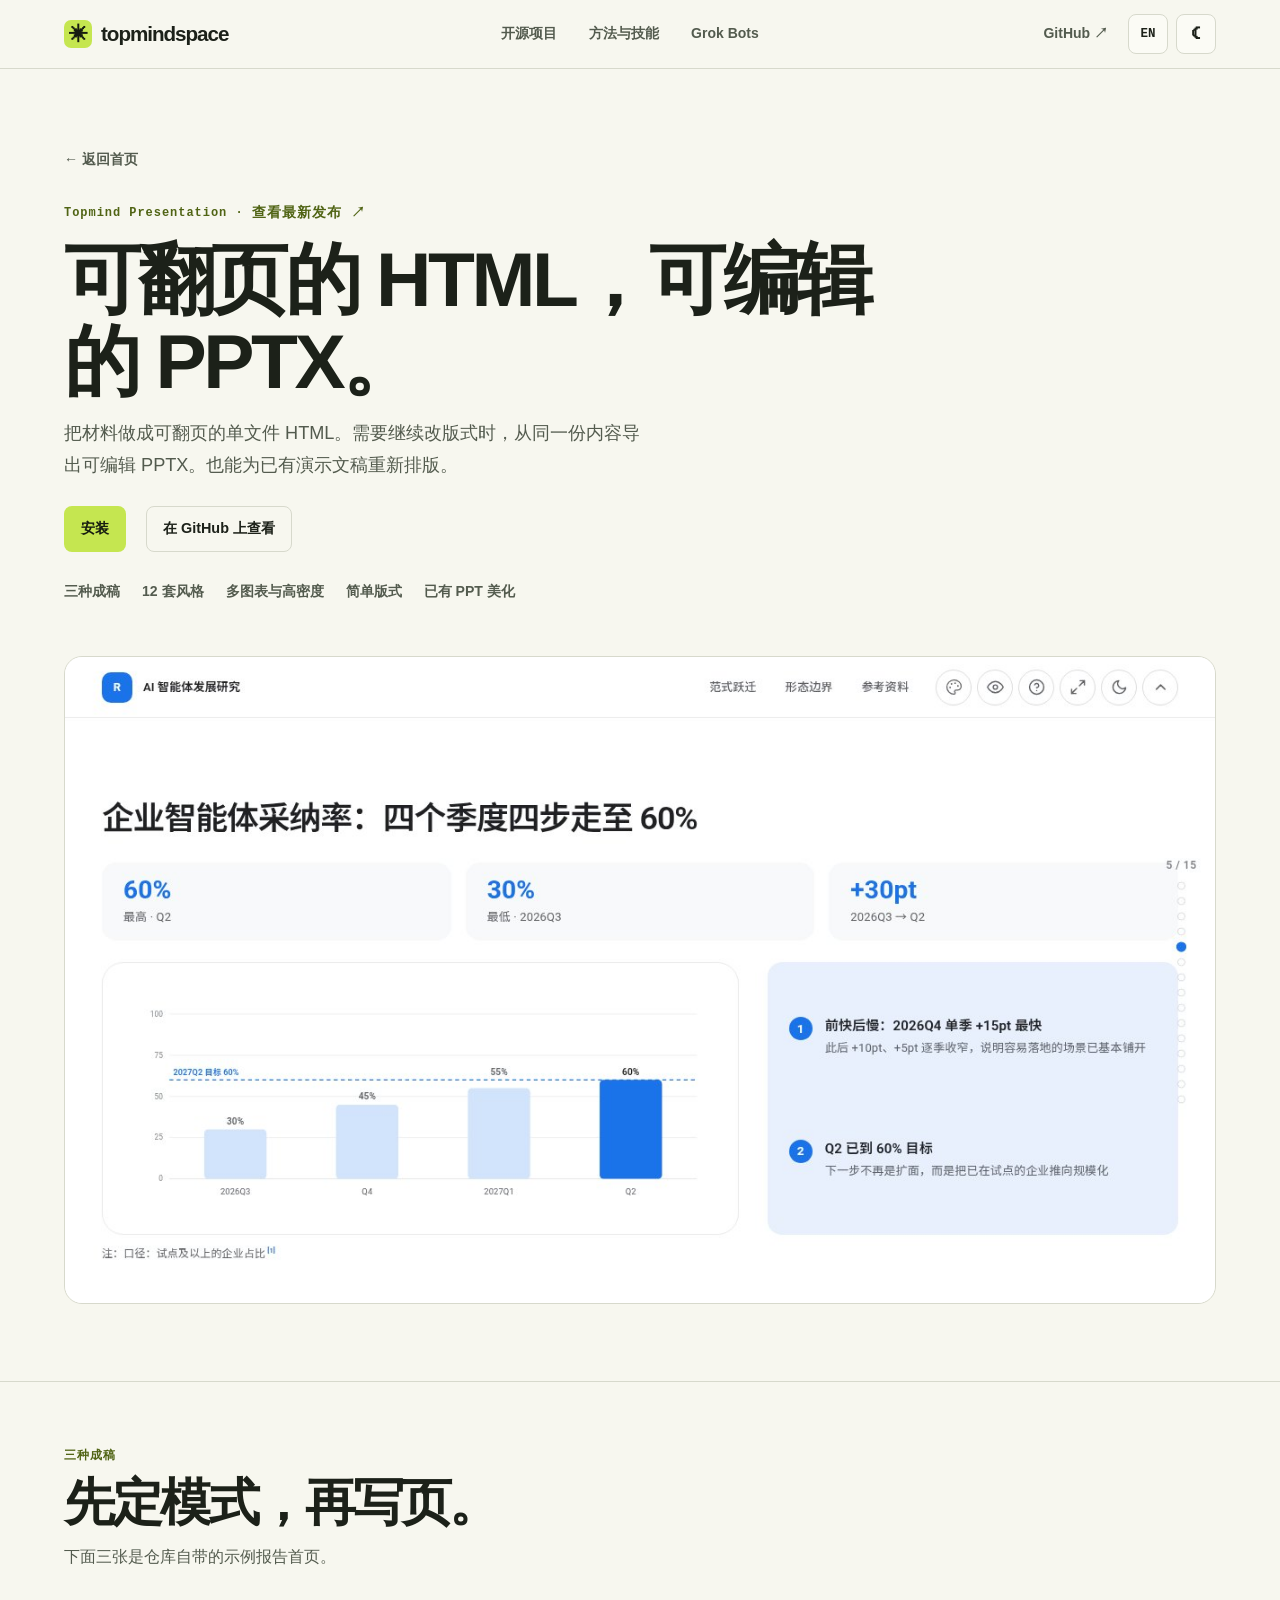
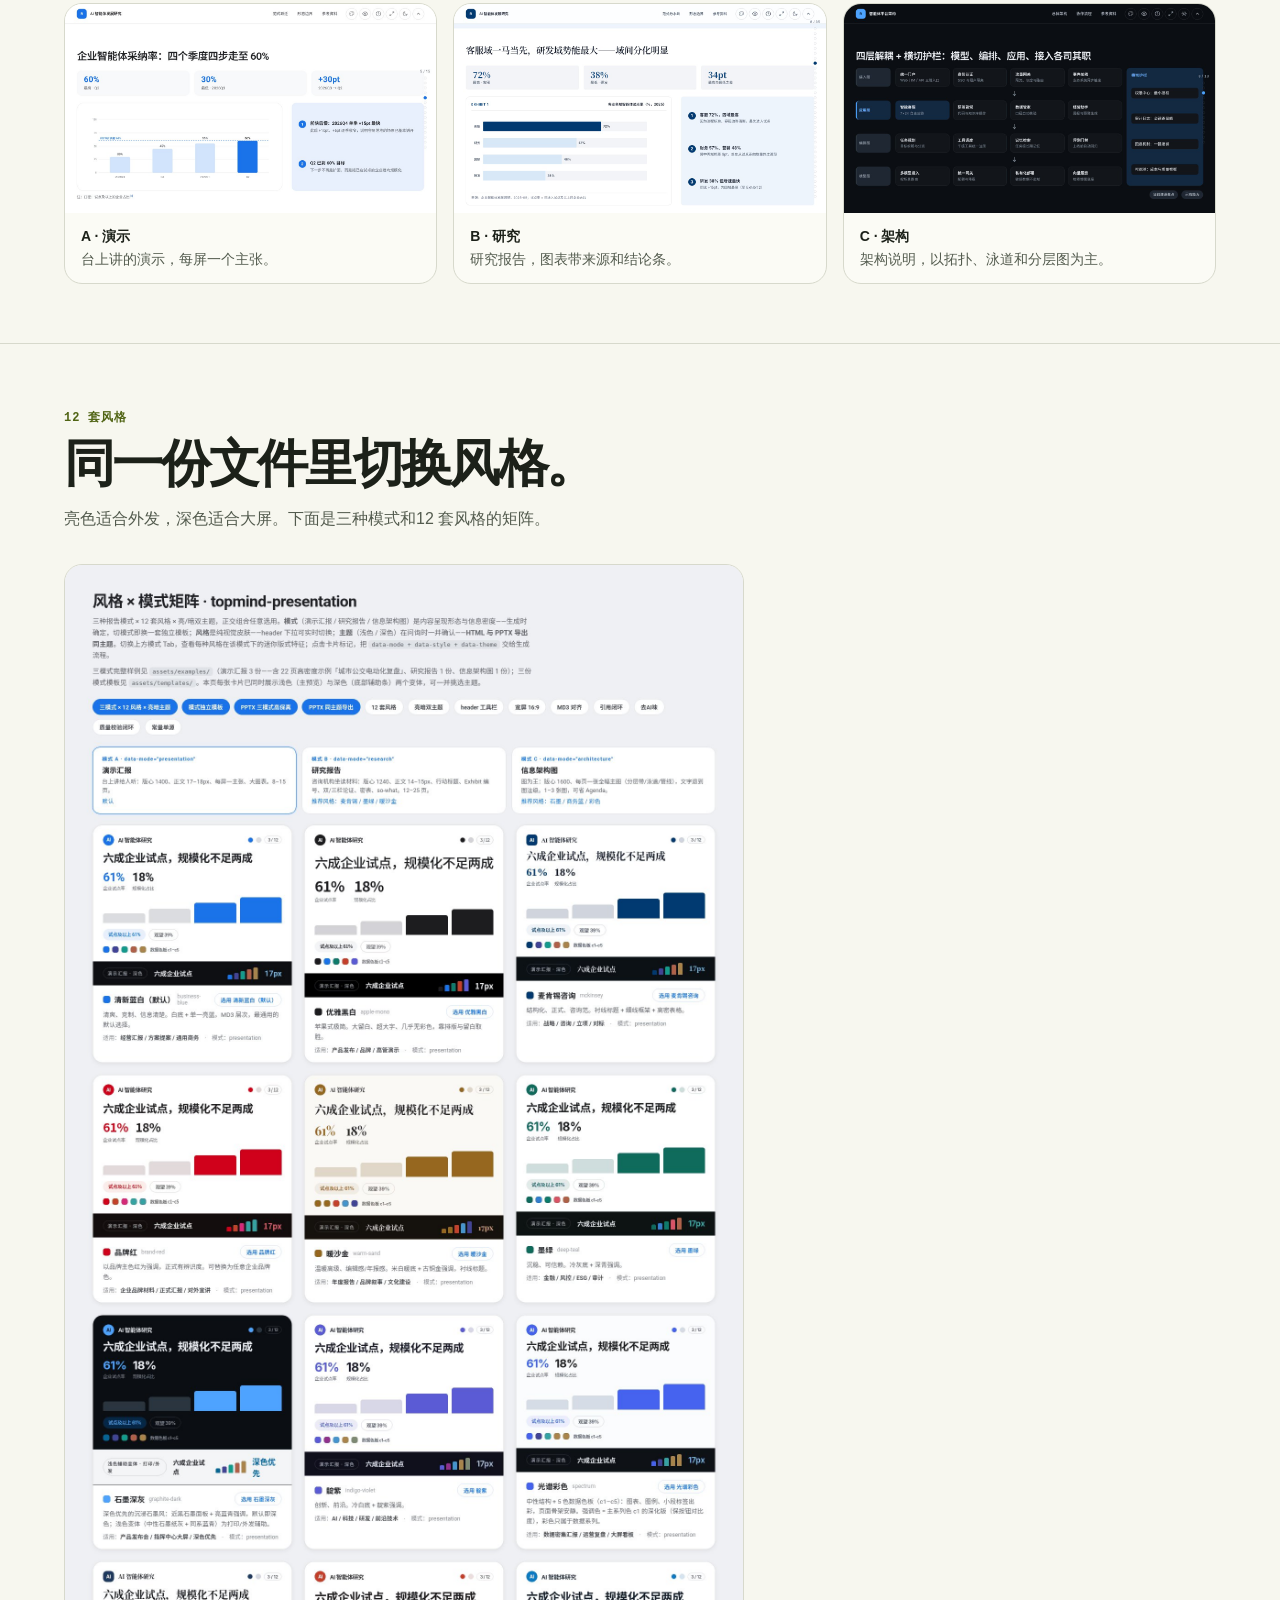
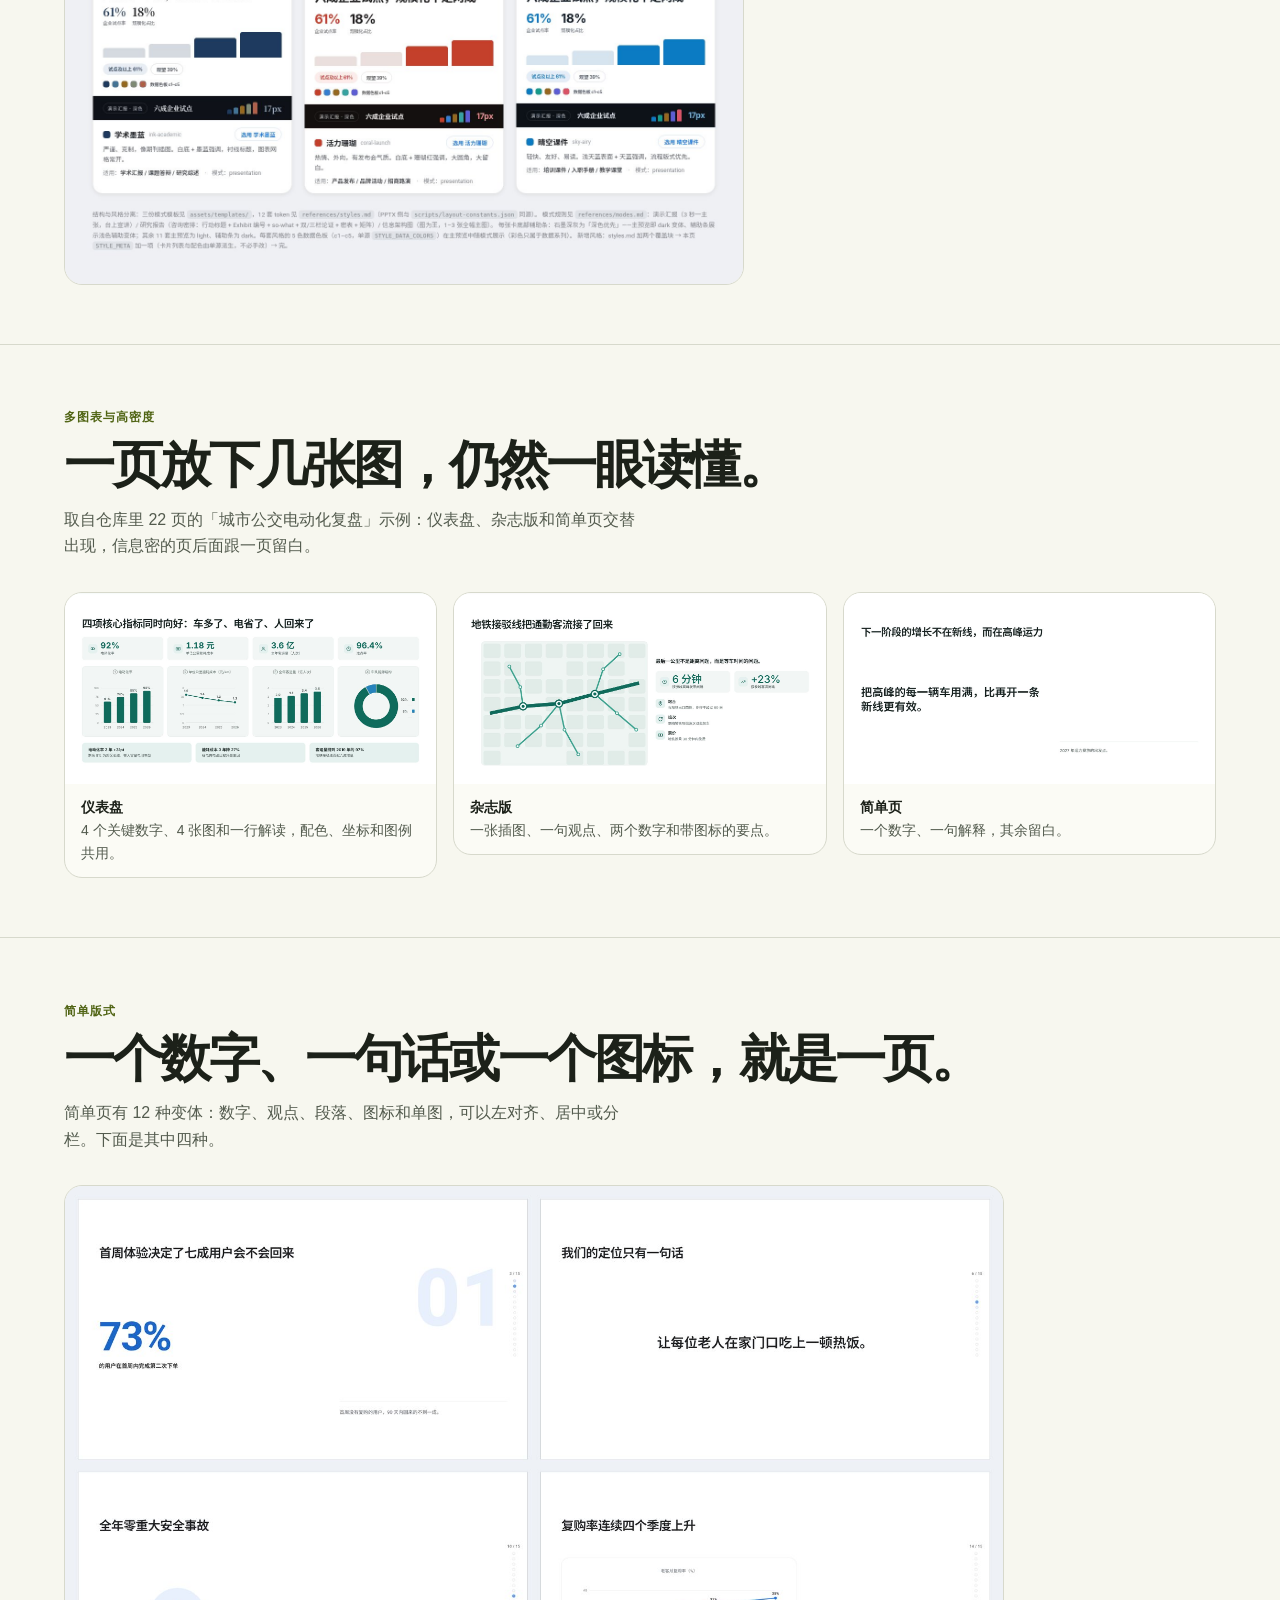
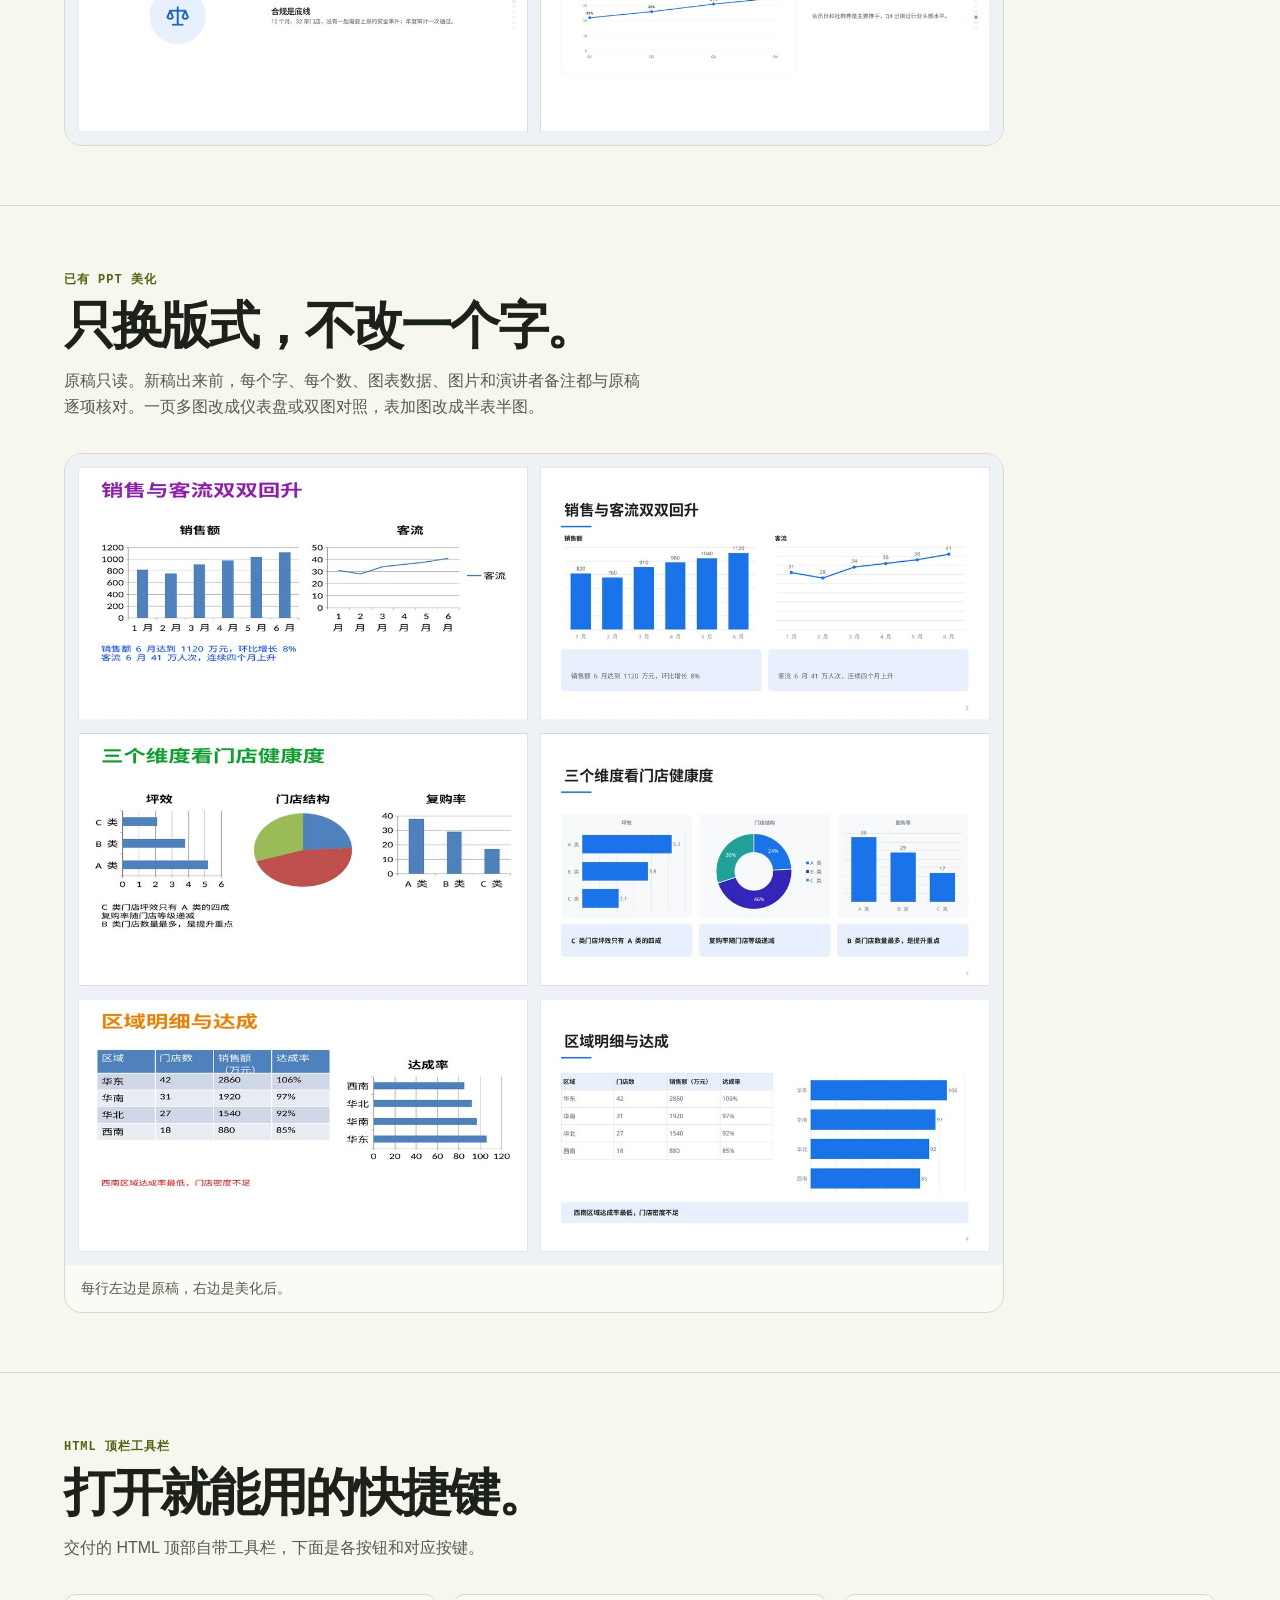
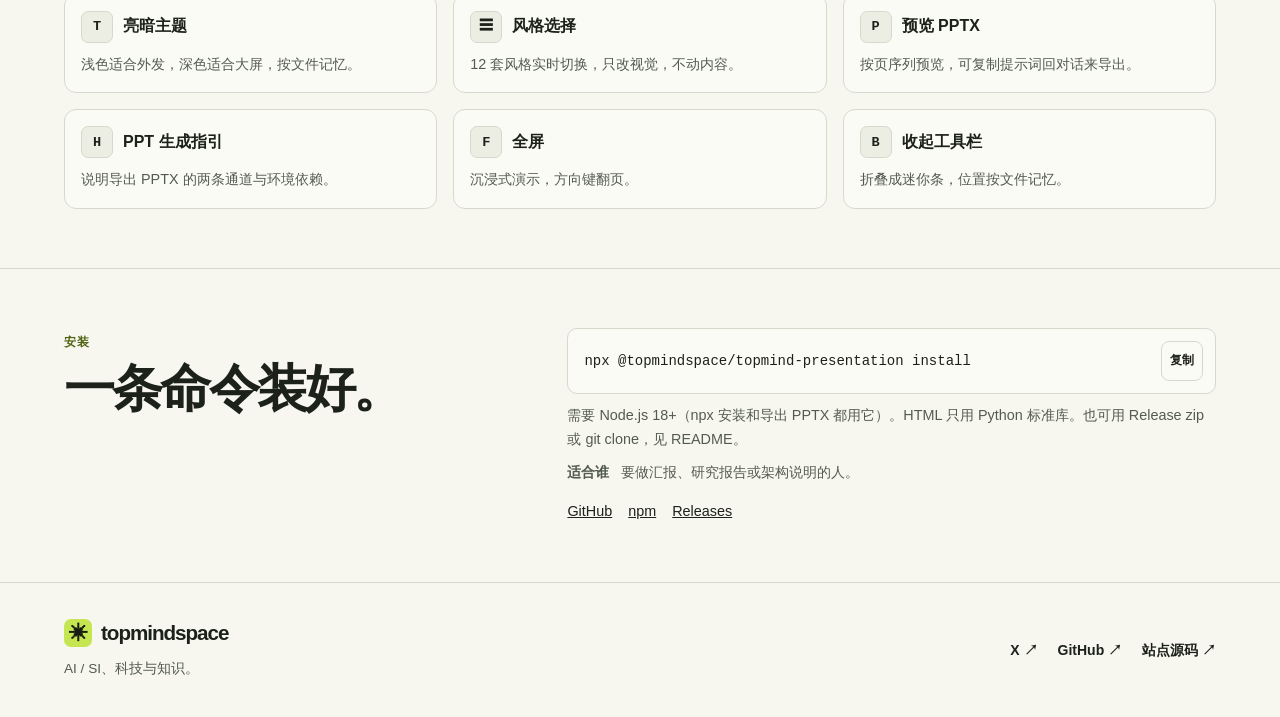
==== commit aefd5064: "Refine the project showcase and skill directory" ====
--- a/presentation/index.html
+++ b/presentation/index.html
@@ -46,14 +46,14 @@
 
     <header class="topbar" id="nav">
         <div class="wrap topbar__inner">
-            <a href="../" class="wordmark"><span class="mark" aria-hidden="true">✳</span>mspd<span class="wordmark__dot" aria-hidden="true">.</span></a>
+            <a href="../" class="wordmark"><span class="mark" aria-hidden="true">✳</span>topmindspace</a>
             <nav class="topbar__links" id="navLinks" data-i18n-attr="aria-label:nav_aria_label" aria-label="主导航">
                 <a class="nav__link" href="../#projects" data-i18n="nav_projects">开源项目</a>
+                <a class="nav__link" href="../#index" data-i18n="nav_index">方法与技能</a>
                 <a class="nav__link" href="../#bots" data-i18n="nav_bots">Grok Bots</a>
-                <a class="nav__link" href="../#index" data-i18n="nav_index">项目索引</a>
             </nav>
             <div class="topbar__actions">
-                <a class="topbar__github" href="https://github.com/topmindspace">GitHub <span aria-hidden="true">↗</span></a>
+                <a class="topbar__github" href="https://github.com/topmindspace" target="_blank" rel="noopener noreferrer">GitHub <span aria-hidden="true">↗</span></a>
                 <button class="icon-btn" id="langToggle" type="button" aria-label="切换到英文"><span id="langCurrent">EN</span></button>
                 <button class="icon-btn" id="themeToggle" type="button" data-i18n-attr="aria-label:theme_aria" aria-label="深色模式" aria-pressed="false"><span aria-hidden="true" class="when-light">☾</span><span aria-hidden="true" class="when-dark">☀</span></button>
                 <button class="icon-btn topbar__burger" id="navBurger" type="button" aria-expanded="false" aria-controls="navLinks" aria-label="打开菜单"><span aria-hidden="true">☰</span></button>
@@ -203,13 +203,13 @@
     <footer class="footer">
         <div class="wrap footer__inner">
             <div>
-                <a class="wordmark" href="../"><span class="mark" aria-hidden="true">✳</span>mspd<span class="wordmark__dot" aria-hidden="true">.</span></a>
-                <p data-i18n="footer_tagline">AI、技术与个人知识管理。</p>
+                <a class="wordmark" href="../"><span class="mark" aria-hidden="true">✳</span>topmindspace</a>
+                <p data-i18n="footer_tagline">AI / SI、科技与知识。</p>
             </div>
             <nav class="footer__links" data-i18n-attr="aria-label:footer_links" aria-label="外部链接">
-                <a href="https://x.com/mspd4100">X <span aria-hidden="true">↗</span></a>
-                <a href="https://github.com/topmindspace">GitHub <span aria-hidden="true">↗</span></a>
-                <a href="https://github.com/topmindspace/topmindspace.github.io"><span data-i18n="footer_source">站点源码</span> <span aria-hidden="true">↗</span></a>
+                <a href="https://x.com/mspd4100" target="_blank" rel="noopener noreferrer">X <span aria-hidden="true">↗</span></a>
+                <a href="https://github.com/topmindspace" target="_blank" rel="noopener noreferrer">GitHub <span aria-hidden="true">↗</span></a>
+                <a href="https://github.com/topmindspace/topmindspace.github.io" target="_blank" rel="noopener noreferrer"><span data-i18n="footer_source">站点源码</span> <span aria-hidden="true">↗</span></a>
             </nav>
         </div>
     </footer>
--- a/assets/css/home.css
+++ b/assets/css/home.css
@@ -61,9 +61,8 @@
 
 .topbar { position: sticky; top: 0; z-index: 10; border-bottom: 1px solid var(--line); background: var(--page); }
 .topbar__inner { min-height: 68px; display: flex; align-items: center; justify-content: space-between; gap: 20px; }
-.wordmark { display: inline-flex; align-items: center; width: fit-content; font-size: 22px; font-weight: 760; line-height: 1; letter-spacing: -.065em; text-decoration: none; }
+.wordmark { display: inline-flex; align-items: center; width: fit-content; font-size: clamp(1.03rem, 1.8vw, 1.29rem); font-weight: 760; line-height: 1; letter-spacing: -.05em; text-decoration: none; }
 .mark { display: grid; place-items: center; flex: none; margin-inline-end: 9px; width: 28px; height: 28px; border-radius: 7px; color: #161c10; background: var(--accent); font: bold 19px/1 var(--sans); letter-spacing: 0; }
-.wordmark__dot { color: var(--accent-ink); }
 .topbar__links, .topbar__actions { display: flex; align-items: center; gap: 8px; }
 .nav__link, .topbar__github { border-radius: 8px; padding: 9px 12px; font-size: .875rem; font-weight: 650; color: var(--muted); text-decoration: none; white-space: nowrap; }
 .nav__link:hover, .topbar__github:hover, .nav__link[aria-current="location"], .icon-btn:hover { background: var(--soft); color: var(--ink); }
@@ -84,12 +83,12 @@
 [data-theme="dark"] .when-dark { display: inline; }
 .topbar__burger, :root:not(.js) .topbar__actions button, :root:not(.js) .copy-btn { display: none; }
 
-.home-hero { display: grid; grid-template-columns: minmax(0, 1fr) minmax(0, 1fr); gap: clamp(20px, 4vw, 60px); align-items: center; padding-block: clamp(52px, 7vw, 100px) clamp(54px, 7vw, 96px); }
+.home-hero { display: grid; grid-template-columns: minmax(0, 1fr) minmax(0, 1fr); gap: clamp(20px, 4vw, 60px); align-items: center; padding-block: clamp(44px, 4.7vw, 70px); }
 .home-hero__art { overflow: hidden; border-radius: var(--radius); background: #171b11; }
-.home-hero__art img { width: 100%; }
+.home-hero__art img { width: 100%; aspect-ratio: 1.42; object-fit: cover; }
 .eyebrow { color: var(--accent-ink); font: 650 .75rem/1.5 var(--mono); letter-spacing: .08em; }
 .status-dot { display: inline-block; width: 8px; height: 8px; margin-inline-end: 10px; vertical-align: 1px; border-radius: 50%; background: var(--accent-ink); }
-.home-hero h1 { margin-block: 18px 24px; font-size: clamp(3.4rem, 7.1vw, 6.55rem); line-height: .96; letter-spacing: -.075em; word-spacing: .055em; font-weight: 760; }
+.home-hero h1 { margin-block: 18px 24px; font-size: clamp(3.4rem, 6.7vw, 6rem); line-height: .96; letter-spacing: -.075em; word-spacing: .055em; font-weight: 760; }
 .hero-period { color: var(--accent-ink); }
 .lede { max-width: 45ch; color: var(--muted); font-size: clamp(1rem, 1.42vw, 1.17rem); line-height: 1.75; }
 .actions { display: flex; flex-wrap: wrap; gap: 12px 20px; align-items: center; }
@@ -103,34 +102,44 @@
 .text-link:hover { text-decoration: underline; text-underline-offset: .27em; }
 .text-link--muted { color: var(--muted); }
 
-.section { border-top: 1px solid var(--line); padding-block: clamp(40px, 5.6vw, 78px); }
-.section__head { margin-bottom: clamp(22px, 3.1vw, 42px); }
+.section { border-top: 1px solid var(--line); padding-block: clamp(34px, 4.6vw, 64px); }
+.section__head { margin-bottom: clamp(18px, 2.5vw, 34px); }
 .section__head--split { display: flex; justify-content: space-between; align-items: end; gap: 12px 24px; flex-wrap: wrap; }
 .headline { margin-top: 6px; font-size: clamp(1.95rem, 4vw, 3.5rem); font-weight: 730; letter-spacing: -.055em; line-height: 1.15; text-wrap: pretty; }
 .section__lead, .section__head .body { margin-top: 12px; max-width: 65ch; color: var(--muted); }
-.work-grid, .bot-grid, .directory { display: grid; grid-template-columns: repeat(2, minmax(0, 1fr)); gap: clamp(14px, 2vw, 24px); }
-.work { display: flex; flex-direction: column; min-width: 0; border: 1px solid var(--line); border-radius: var(--radius); background: var(--surface); overflow: hidden; }
-.work__media { display: grid; place-items: center; position: relative; isolation: isolate; overflow: hidden; width: 100%; aspect-ratio: 1.9; }
-.work__media--dark { background: #141720; }
-.work__media--dark img { width: 100%; height: 100%; object-fit: cover; }
-.work__media--kanban { background: #e1e6db; padding: 6% 7%; }
-.work__media--kanban img { width: 100%; border: 1px solid #c5cfc1; border-radius: 8px; box-shadow: 0 12px 36px #293c292d; }
-.work__media img { transition: transform 230ms ease; }
-.work__media:hover img { transform: scale(1.025); }
-.work__media:focus-visible { outline-offset: -5px; outline-color: var(--accent); }
-.media-arrow { position: absolute; top: 12px; right: 12px; display: grid; place-items: center; width: 36px; height: 36px; border-radius: 50%; color: #1c2119; background: #f5f7ee; font-size: 1.1rem; }
-.work__body { display: flex; flex: 1; flex-direction: column; align-items: start; gap: 9px; padding: clamp(18px, 2.55vw, 32px); }
-.work__body h3, .bot h3 { font-size: clamp(1.35rem, 2.35vw, 2.05rem); font-weight: 730; letter-spacing: -.045em; line-height: 1.18; overflow-wrap: anywhere; }
-.work__body > p:not(.eyebrow) { color: var(--muted); max-width: 57ch; }
-.work__body .actions { margin-top: auto; padding-top: 8px; }
-.work--wide { grid-column: 1 / -1; display: grid; grid-template-columns: minmax(0, 1.08fr) minmax(0, 1fr); align-items: center; }
-.handoff-flow { display: grid; grid-template-columns: repeat(3, minmax(0, 1fr)); margin: clamp(16px, 2vw, 32px); gap: 0; list-style: none; padding-block: 18px; }
-.handoff-flow li { position: relative; display: grid; gap: 3px; min-width: 0; padding: 20px 8px 0 0; border-top: 1px solid var(--line); }
-.handoff-flow li::before { content: ""; position: absolute; top: -4px; left: 0; width: 8px; height: 8px; border-radius: 50%; background: var(--accent-ink); }
-.handoff-flow li > span { font: 650 clamp(.74rem, 1.17vw, 1rem)/1.35 var(--mono); overflow-wrap: anywhere; }
-.handoff-flow small { font-size: .75rem; color: var(--muted); }
-
-.bot { display: flex; flex-direction: column; align-items: start; position: relative; isolation: isolate; min-height: 248px; padding: clamp(22px, 3.6vw, 44px); gap: 10px; overflow: hidden; border-radius: var(--radius); background: var(--dark); color: var(--dark-ink); }
+.work-grid, .bot-grid { display: grid; gap: clamp(12px, 1.55vw, 20px); }
+.work-grid { grid-template-columns: repeat(3, minmax(0, 1fr)); }
+.work-grid--tools { align-items: start; }
+.bot-grid { grid-template-columns: repeat(2, minmax(0, 1fr)); }
+.work { display: flex; flex-direction: column; min-width: 0; border: 1px solid var(--line); border-radius: 14px; background: var(--surface); overflow: hidden; }
+.work__media { position: relative; overflow: hidden; width: 100%; aspect-ratio: 2.12; }
+.work__media img { width: 100%; height: 100%; object-fit: cover; }
+.work__media--film { background: #151e27; }
+.work__media--desktop { background: #dfe4da; }
+.work__media--desktop img { object-position: center 25%; }
+.work__media--kanban { background: #e1e6db; }
+.work__media--kanban img { position: absolute; top: 9%; left: 6%; width: 88%; height: 92%; border: 1px solid #c5cfc1; border-radius: 6px 6px 0 0; object-position: top; box-shadow: 0 8px 22px #293c292d; }
+.work__body { display: flex; flex: 1; flex-direction: column; align-items: start; gap: 6px; padding: clamp(14px, 1.55vw, 21px); }
+.work__body h3, .bot h3 { font-size: clamp(1.22rem, 1.9vw, 1.58rem); font-weight: 730; letter-spacing: -.04em; line-height: 1.2; overflow-wrap: anywhere; }
+.work__body > p:not(.eyebrow) { color: var(--muted); font-size: .9rem; line-height: 1.62; }
+.work__body .actions { margin-top: auto; padding-top: 4px; gap: 0 14px; }
+.work__links { display: flex; flex-wrap: wrap; gap: 0 14px; align-content: start; min-height: 44px; padding: 4px clamp(14px, 1.55vw, 21px); list-style: none; border-top: 1px solid var(--line); background: var(--soft); }
+.work__links a, .detail-links a { display: flex; align-items: center; gap: 6px; min-height: 34px; color: var(--muted); font-size: .79rem; font-weight: 650; text-decoration: none; }
+.work__links a:hover, .detail-links a:hover { color: var(--ink); text-decoration: underline; text-underline-offset: .2em; }
+.work__details { border-top: 1px solid var(--line); }
+.work__details summary { padding: 10px clamp(14px, 1.55vw, 21px); color: var(--accent-ink); font-size: .86rem; font-weight: 680; cursor: pointer; }
+.work__details summary:hover { background: var(--soft); }
+.work__details summary:focus-visible { outline-offset: -4px; }
+.detail-links { padding: 0 clamp(14px, 1.55vw, 21px) 10px; list-style: none; }
+.detail-links li { border-top: 1px solid var(--line); }
+.detail-links a { justify-content: space-between; flex-wrap: wrap; gap: 0 8px; padding: 6px 0; }
+.detail-links a small { font: .7rem/1.4 var(--mono); }
+.detail-steps { margin-inline: clamp(24px, 2.6vw, 36px) 14px; padding-bottom: 12px; color: var(--muted); font-size: .85rem; }
+.detail-steps li { margin-top: 5px; }
+.research-link { display: flex; flex-wrap: wrap; align-items: center; gap: 0 14px; margin-top: 14px; color: var(--muted); font-size: .875rem; }
+.research-link a { color: var(--ink); }
+
+.bot { display: flex; flex-direction: column; align-items: start; position: relative; isolation: isolate; min-height: 174px; padding: clamp(18px, 2.3vw, 28px); gap: 6px; overflow: hidden; border-radius: var(--radius); background: var(--dark); color: var(--dark-ink); }
 .bot--public { background: #273224; }
 .bot::before {
     content: "";
@@ -146,20 +155,12 @@
     pointer-events: none;
 }
 .bot--public::before { right: -75px; bottom: -184px; }
-.bot > p { max-width: 39ch; color: var(--dark-muted); margin-bottom: 14px; }
-.btn--bot { color: var(--dark-ink); border-color: #68715c; margin-top: auto; }
+.bot > p { max-width: 52ch; color: var(--dark-muted); margin-bottom: 6px; font-size: .9rem; }
+.btn--bot { color: var(--dark-ink); border-color: #68715c; min-height: 38px; padding-block: 6px; margin-top: auto; }
 .btn--bot:hover { color: #1c2119; background: var(--accent); border-color: var(--accent); }
 .bot :focus-visible { outline-color: var(--accent); }
 .bot-source { margin-top: 14px; }
 
-.directory { gap: clamp(20px, 4.5vw, 62px); }
-.directory__heading { margin-bottom: 12px; color: var(--accent-ink); font: 650 .82rem/1.5 var(--mono); }
-.directory__list { list-style: none; border-top: 1px solid var(--line); }
-.directory__list li { border-bottom: 1px solid var(--line); }
-.directory__list a { display: flex; justify-content: space-between; align-items: center; gap: 12px; min-height: 75px; padding: 11px 8px; text-decoration: none; }
-.directory__list a:hover { background: var(--soft); }
-.directory__list strong { display: block; font-weight: 700; }
-.directory__list small { display: block; font-size: .875rem; color: var(--muted); }
 .footer { border-top: 1px solid var(--line); }
 .footer__inner { display: flex; flex-wrap: wrap; align-items: center; justify-content: space-between; gap: 20px 32px; min-height: 134px; padding-block: 26px; }
 .footer__inner p { margin-top: 10px; color: var(--muted); font-size: .85rem; }
@@ -196,10 +197,18 @@
 .toast { position: fixed; z-index: 15; right: var(--gutter); bottom: 24px; visibility: hidden; padding: 10px 16px; border-radius: 8px; background: var(--ink); color: var(--page); }
 .toast.is-visible { visibility: visible; }
 
+@media (min-width: 1100px) {
+    .work-grid--tools .work__body > p:not(.eyebrow) { min-block-size: 2lh; }
+}
+
 @media (max-width: 890px) {
     .topbar__inner { gap: 10px; }
     .topbar__github { display: none; }
     .home-hero h1 { font-size: clamp(3.25rem, 7.5vw, 4.7rem); }
+}
+
+@media (max-width: 850px) {
+    .work-grid { grid-template-columns: repeat(2, minmax(0, 1fr)); }
 }
 
 @media (max-width: 690px) {
@@ -212,9 +221,12 @@
     .home-hero { grid-template-columns: 1fr; gap: 26px; padding-block: 42px; }
     .home-hero h1 { margin-block: 12px 18px; font-size: clamp(3.05rem, 11vw, 5.7rem); }
     .home-hero .actions { margin-top: 18px; }
-    .work-grid, .bot-grid, .directory, .work--wide, .install { grid-template-columns: 1fr; }
-    .work--wide .handoff-flow { padding-block: 6px 0; margin-block: 8px 24px; margin-inline: 20px; }
+    .install { grid-template-columns: 1fr; }
     .samples, .keys { grid-template-columns: repeat(2, minmax(0, 1fr)); }
+}
+
+@media (max-width: 580px) {
+    .work-grid, .bot-grid { grid-template-columns: 1fr; }
 }
 
 @media (max-width: 425px) {
